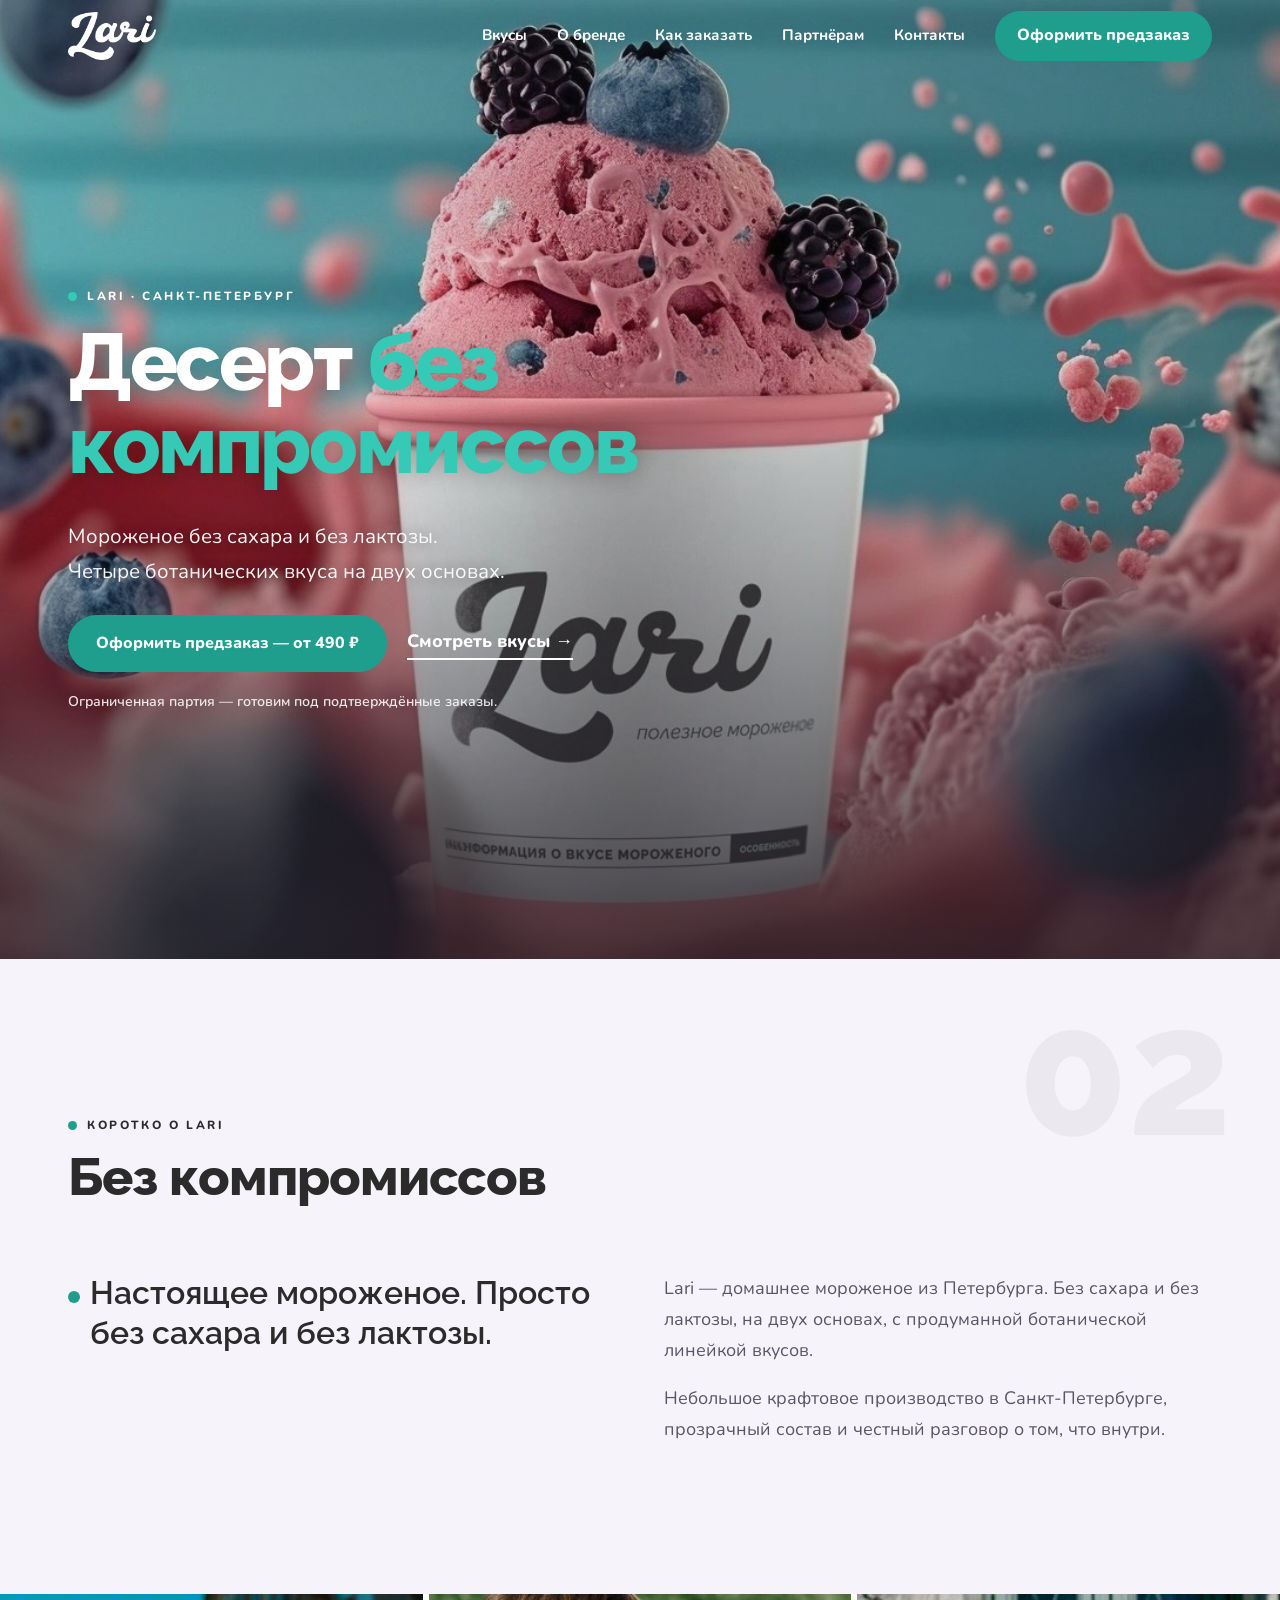
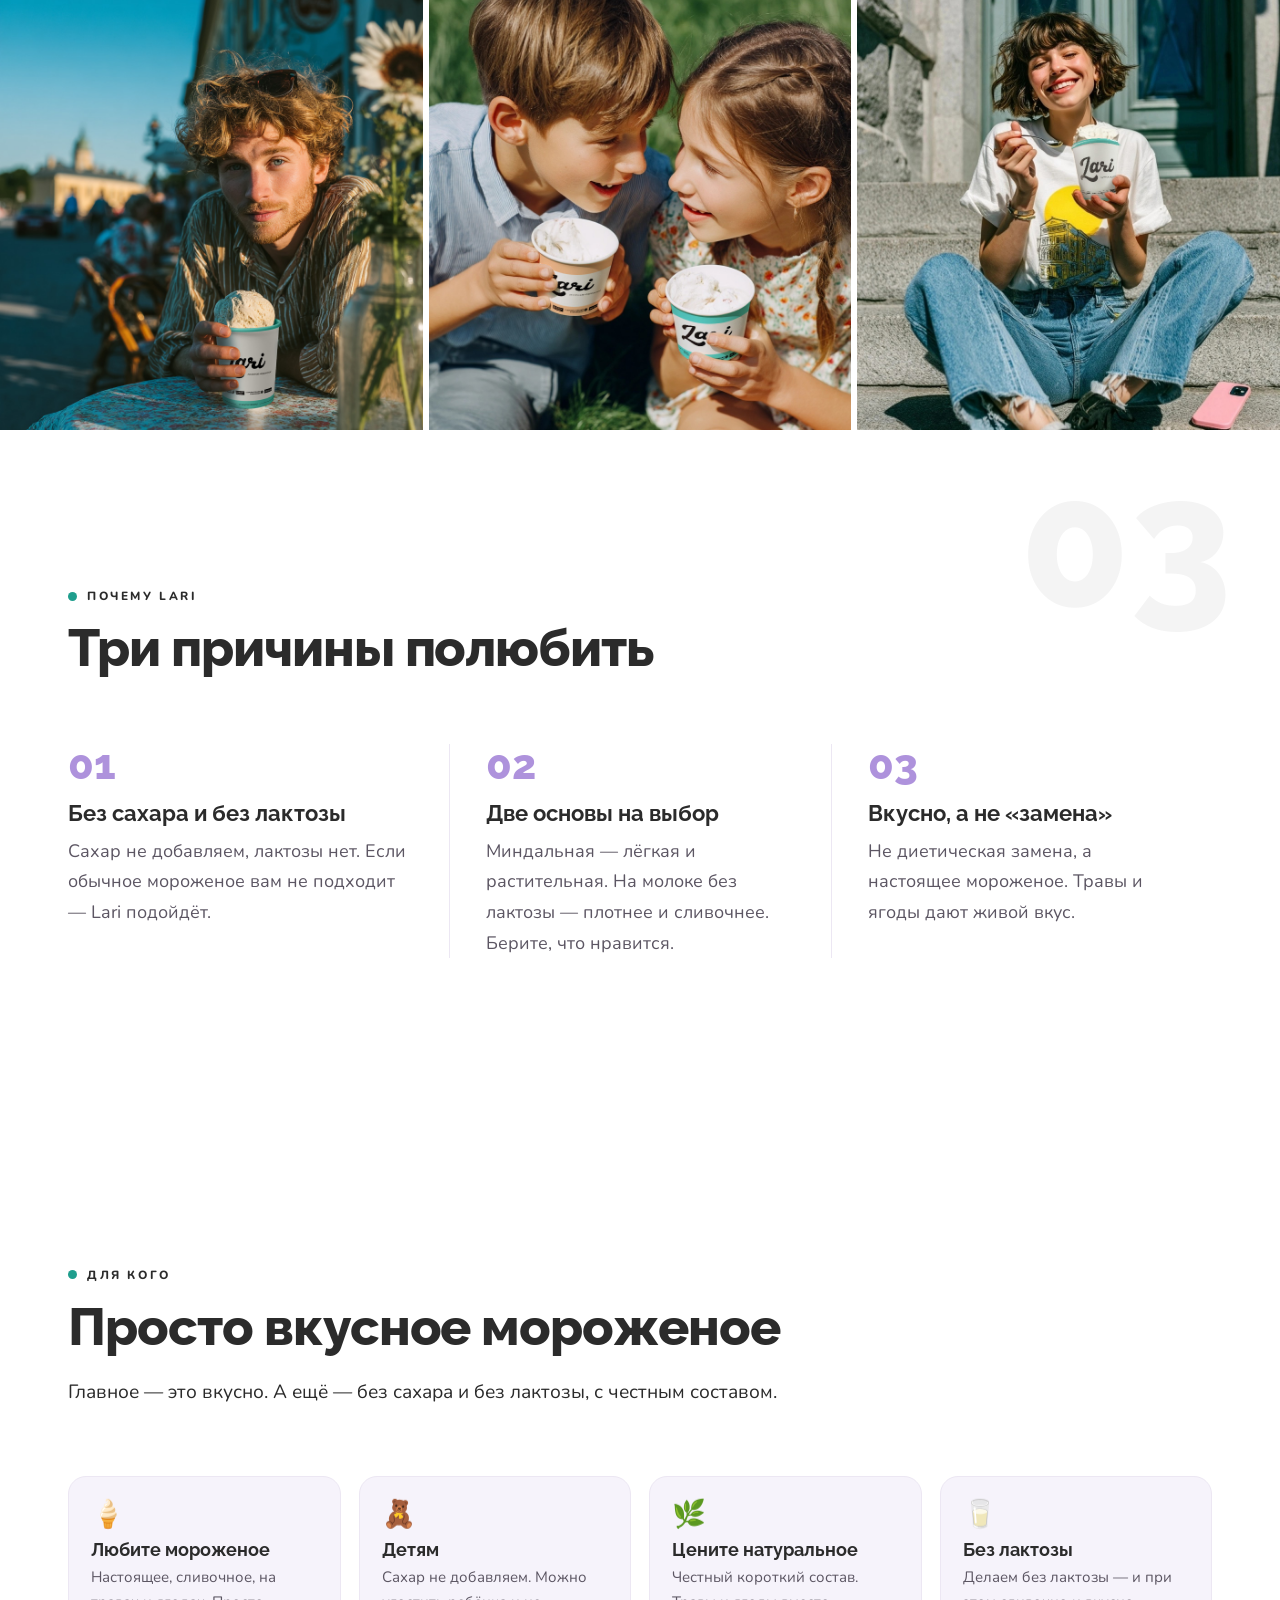
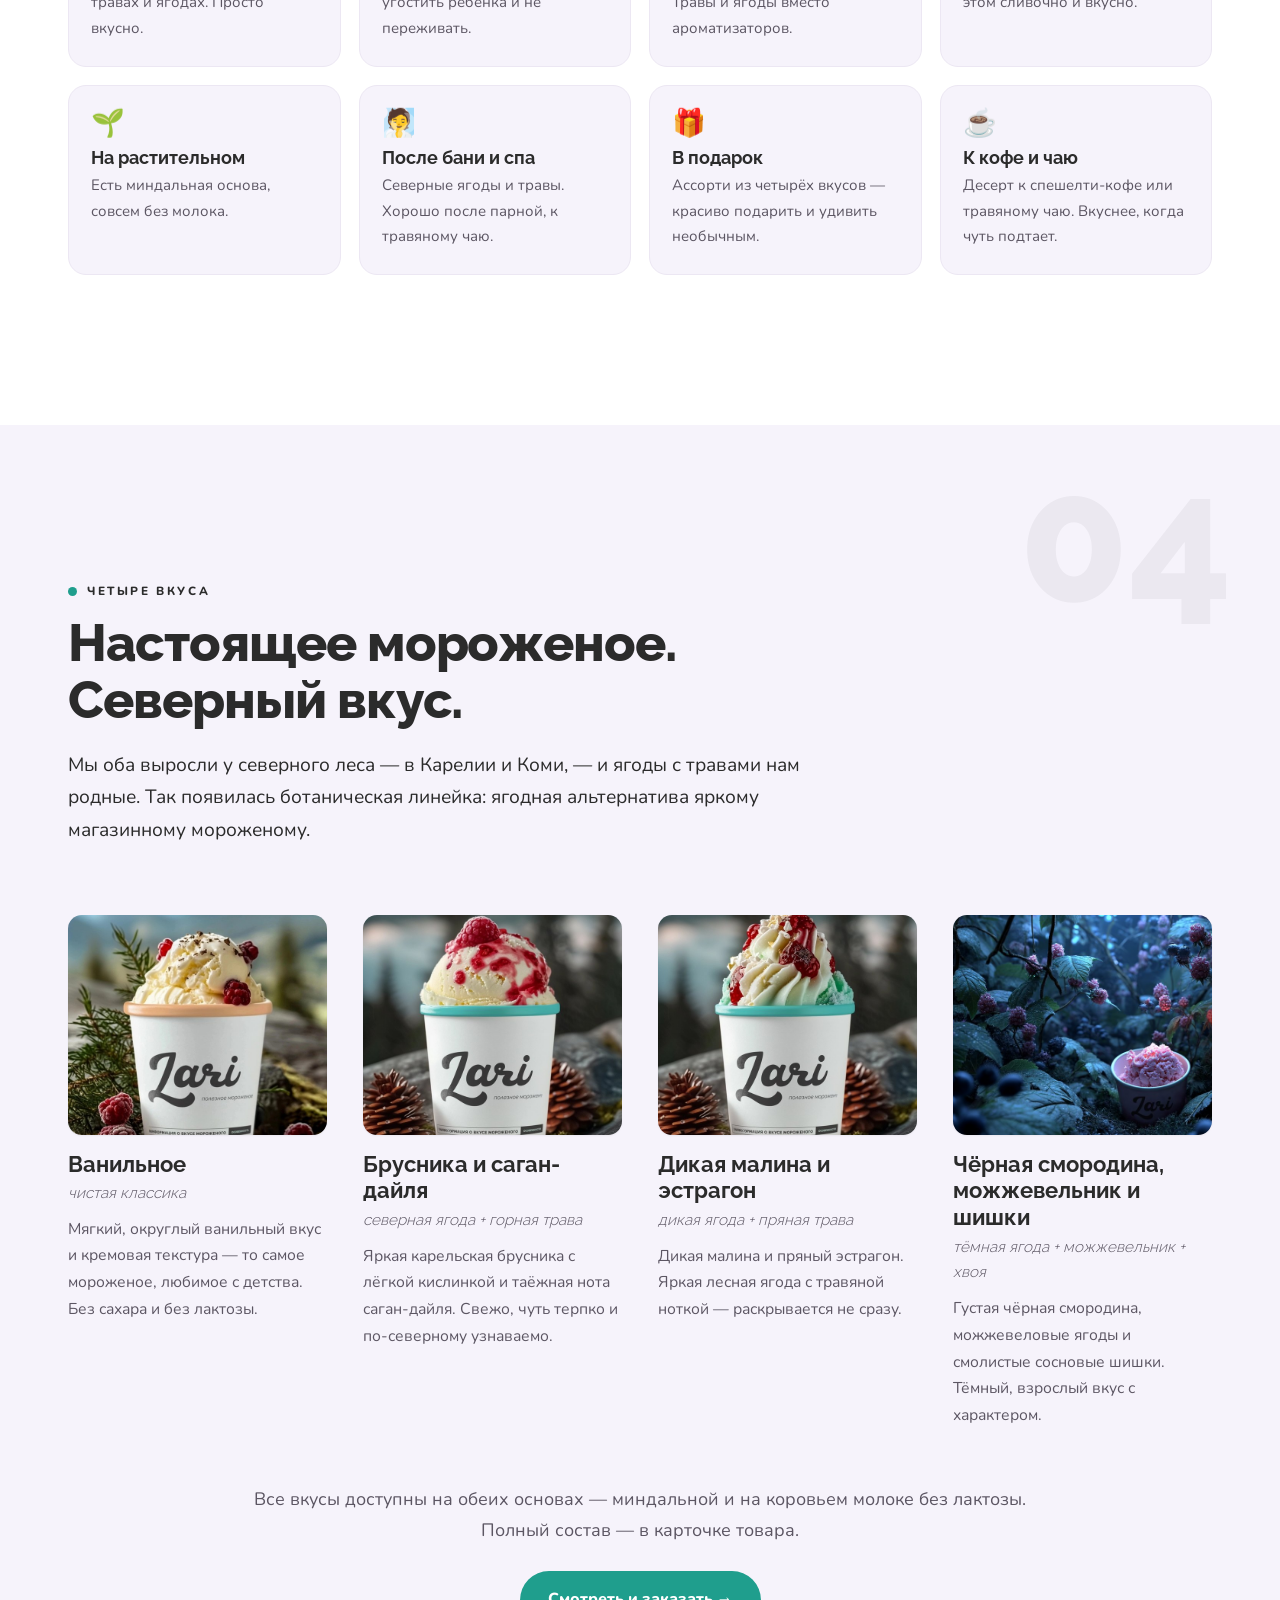
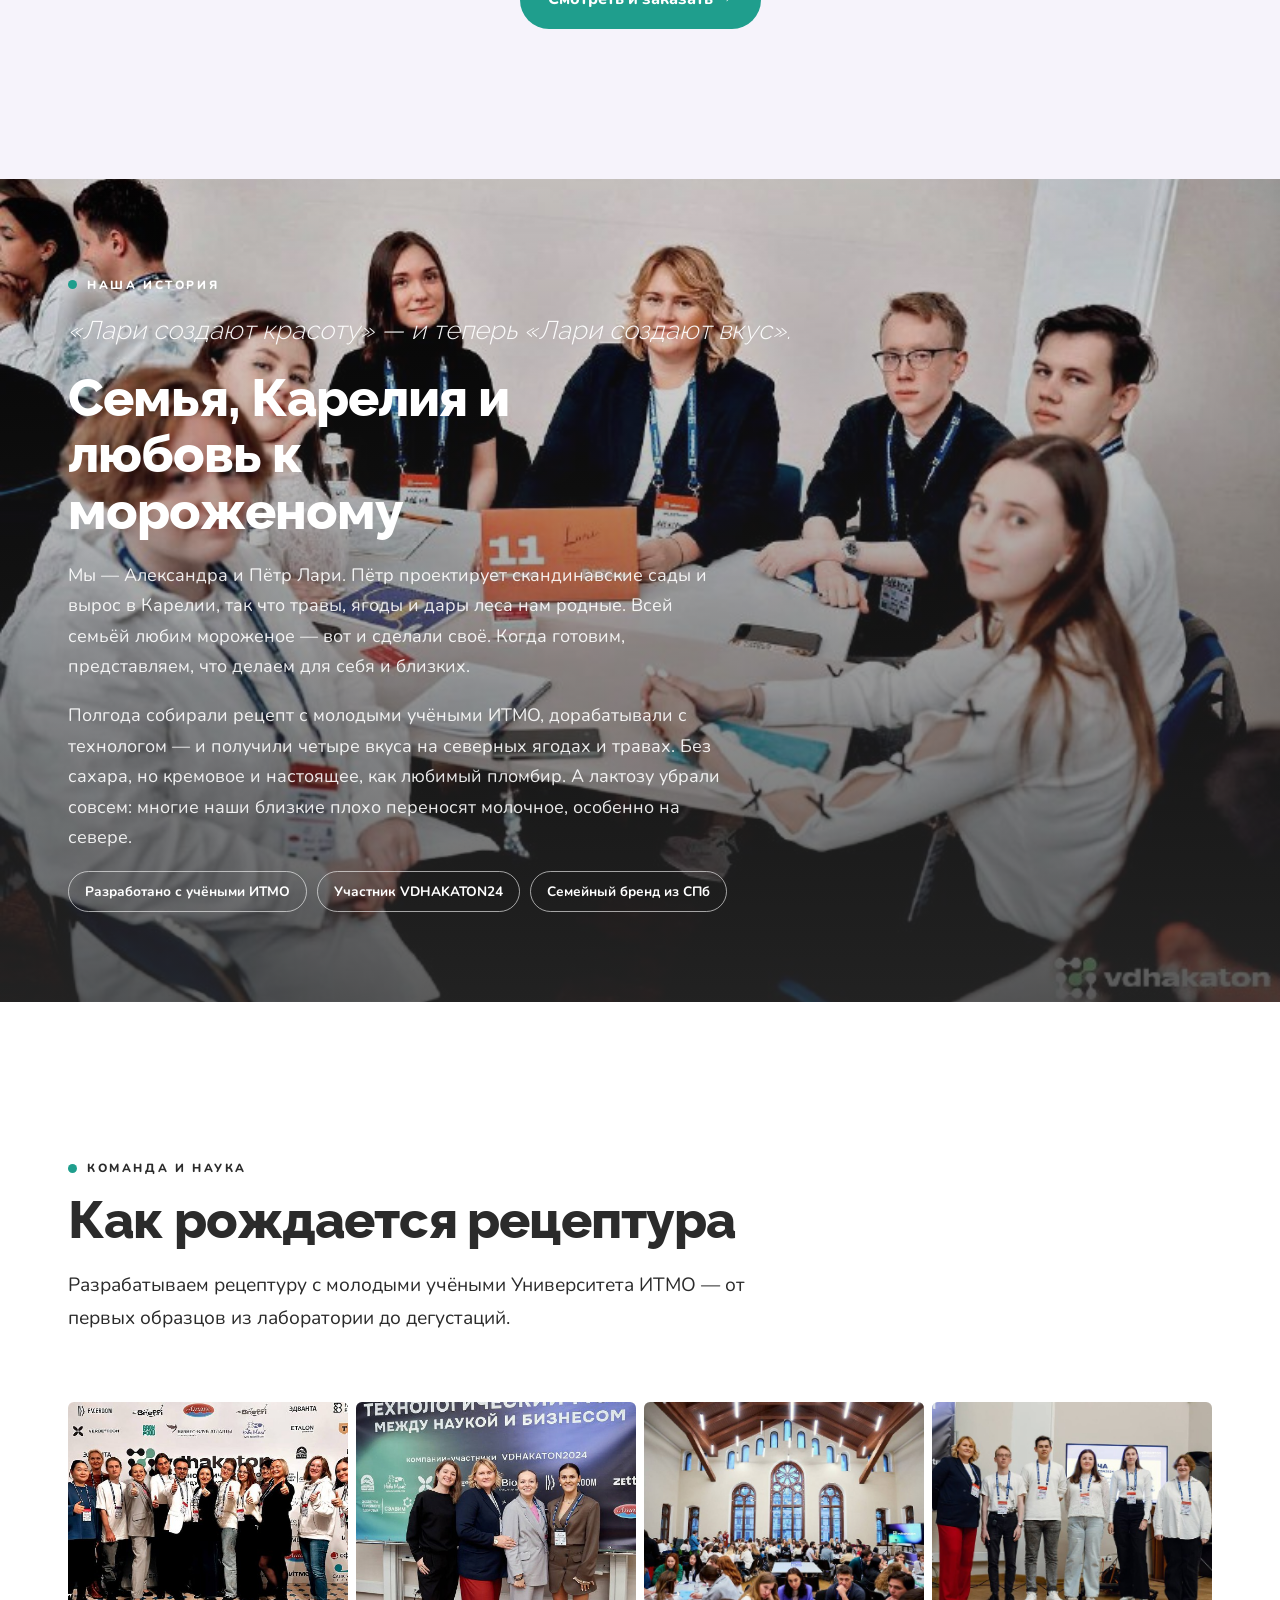
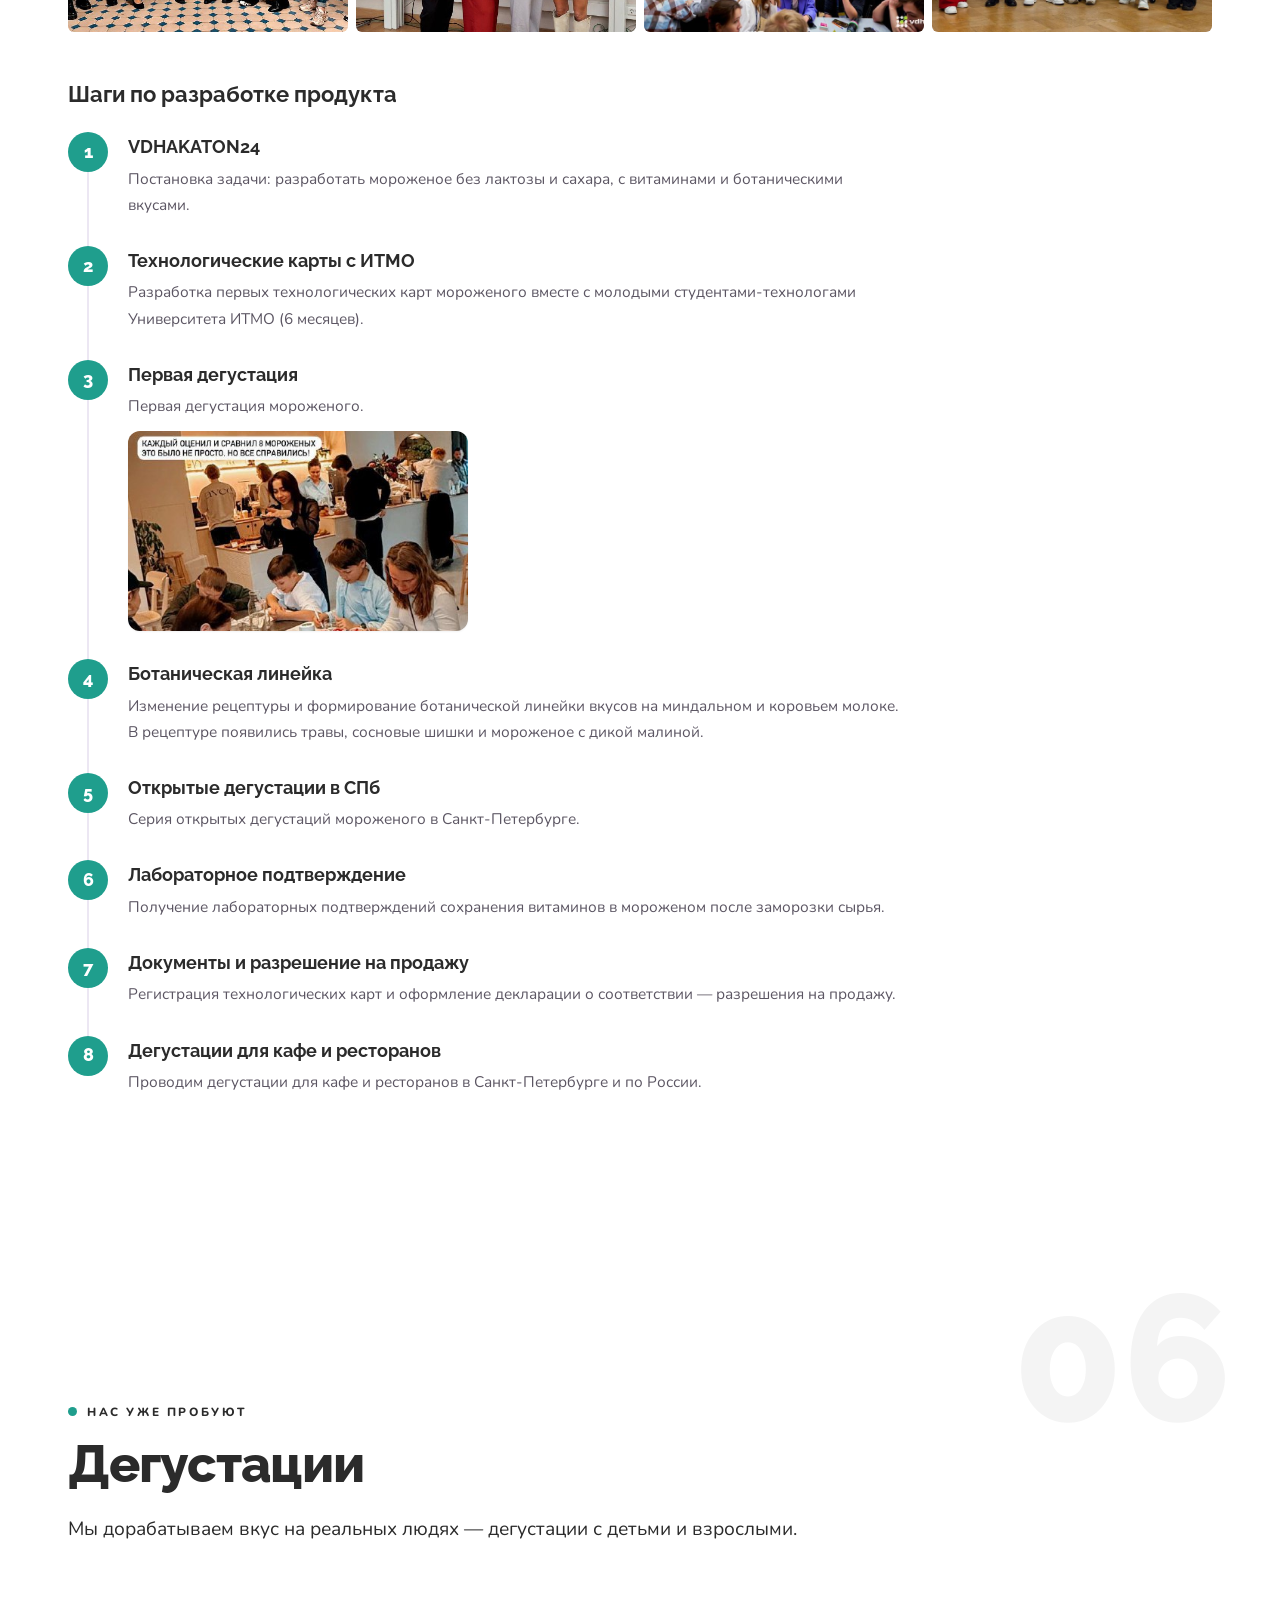
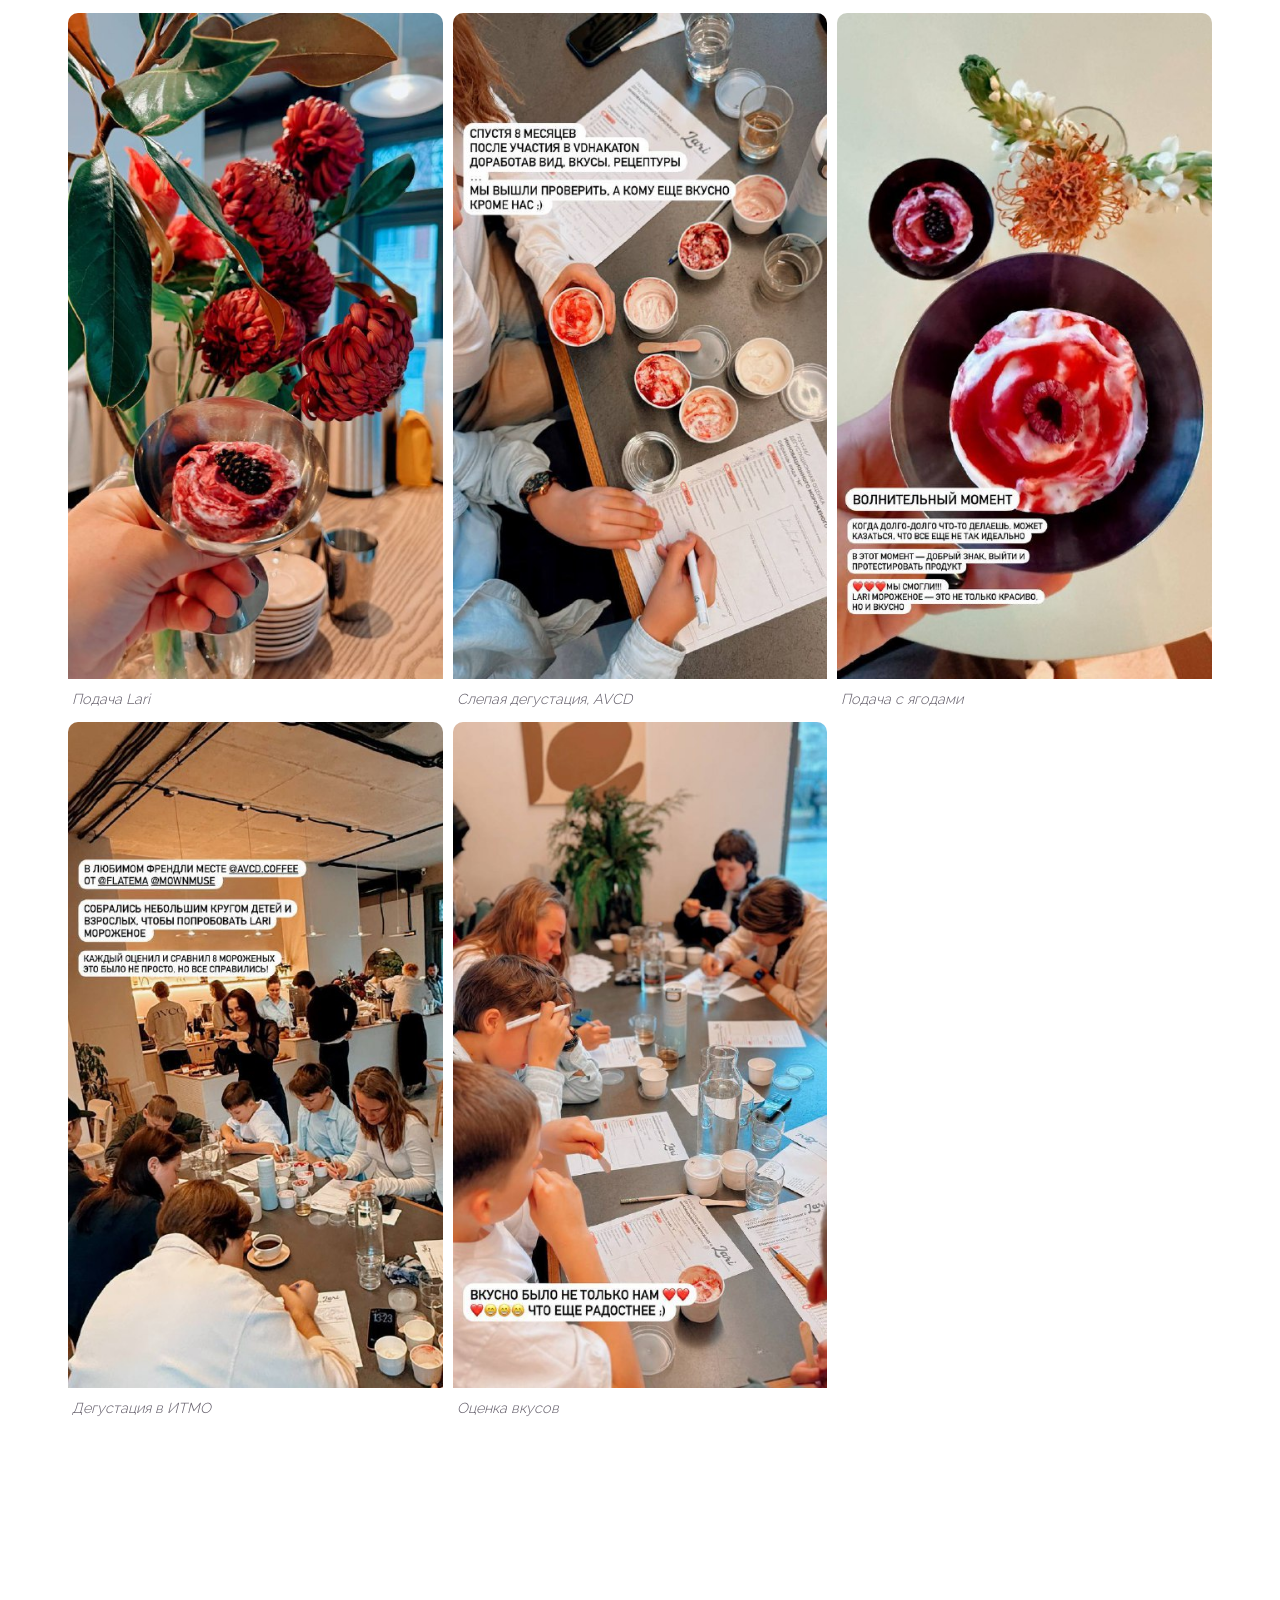
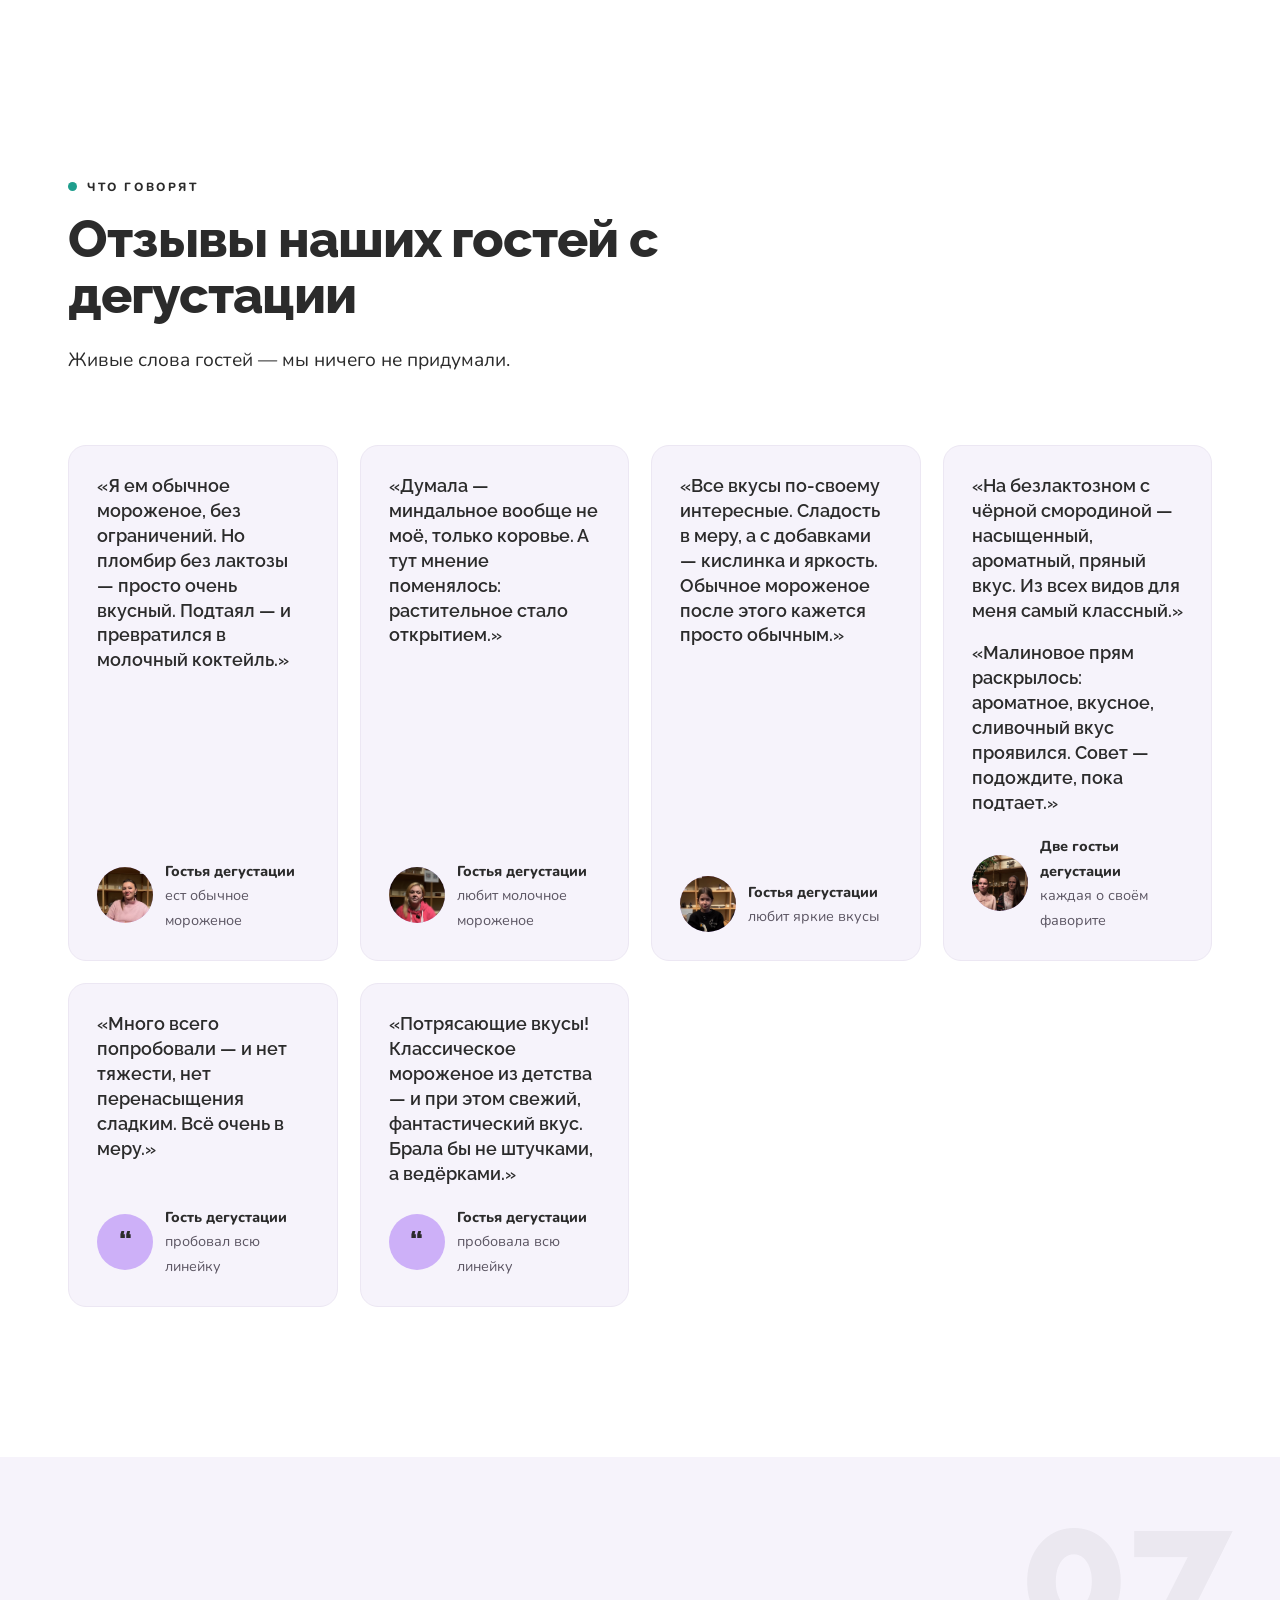
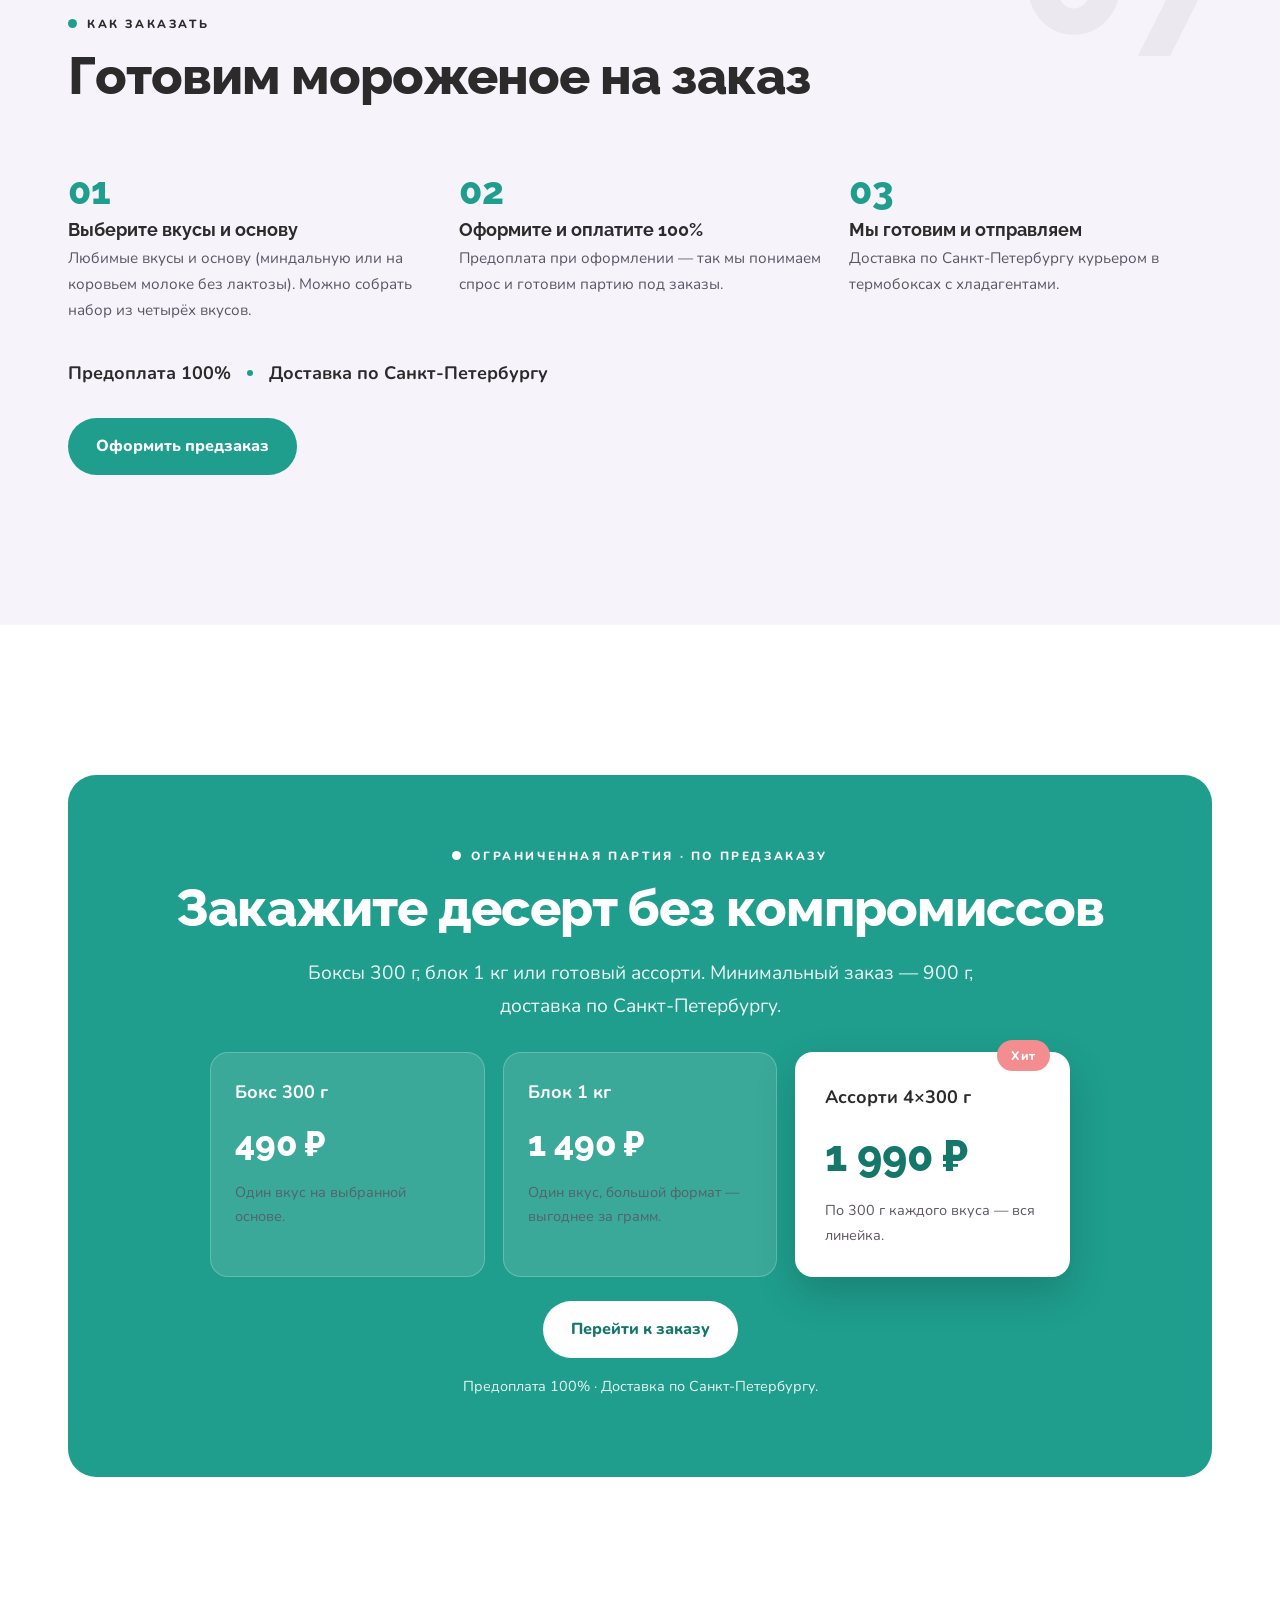
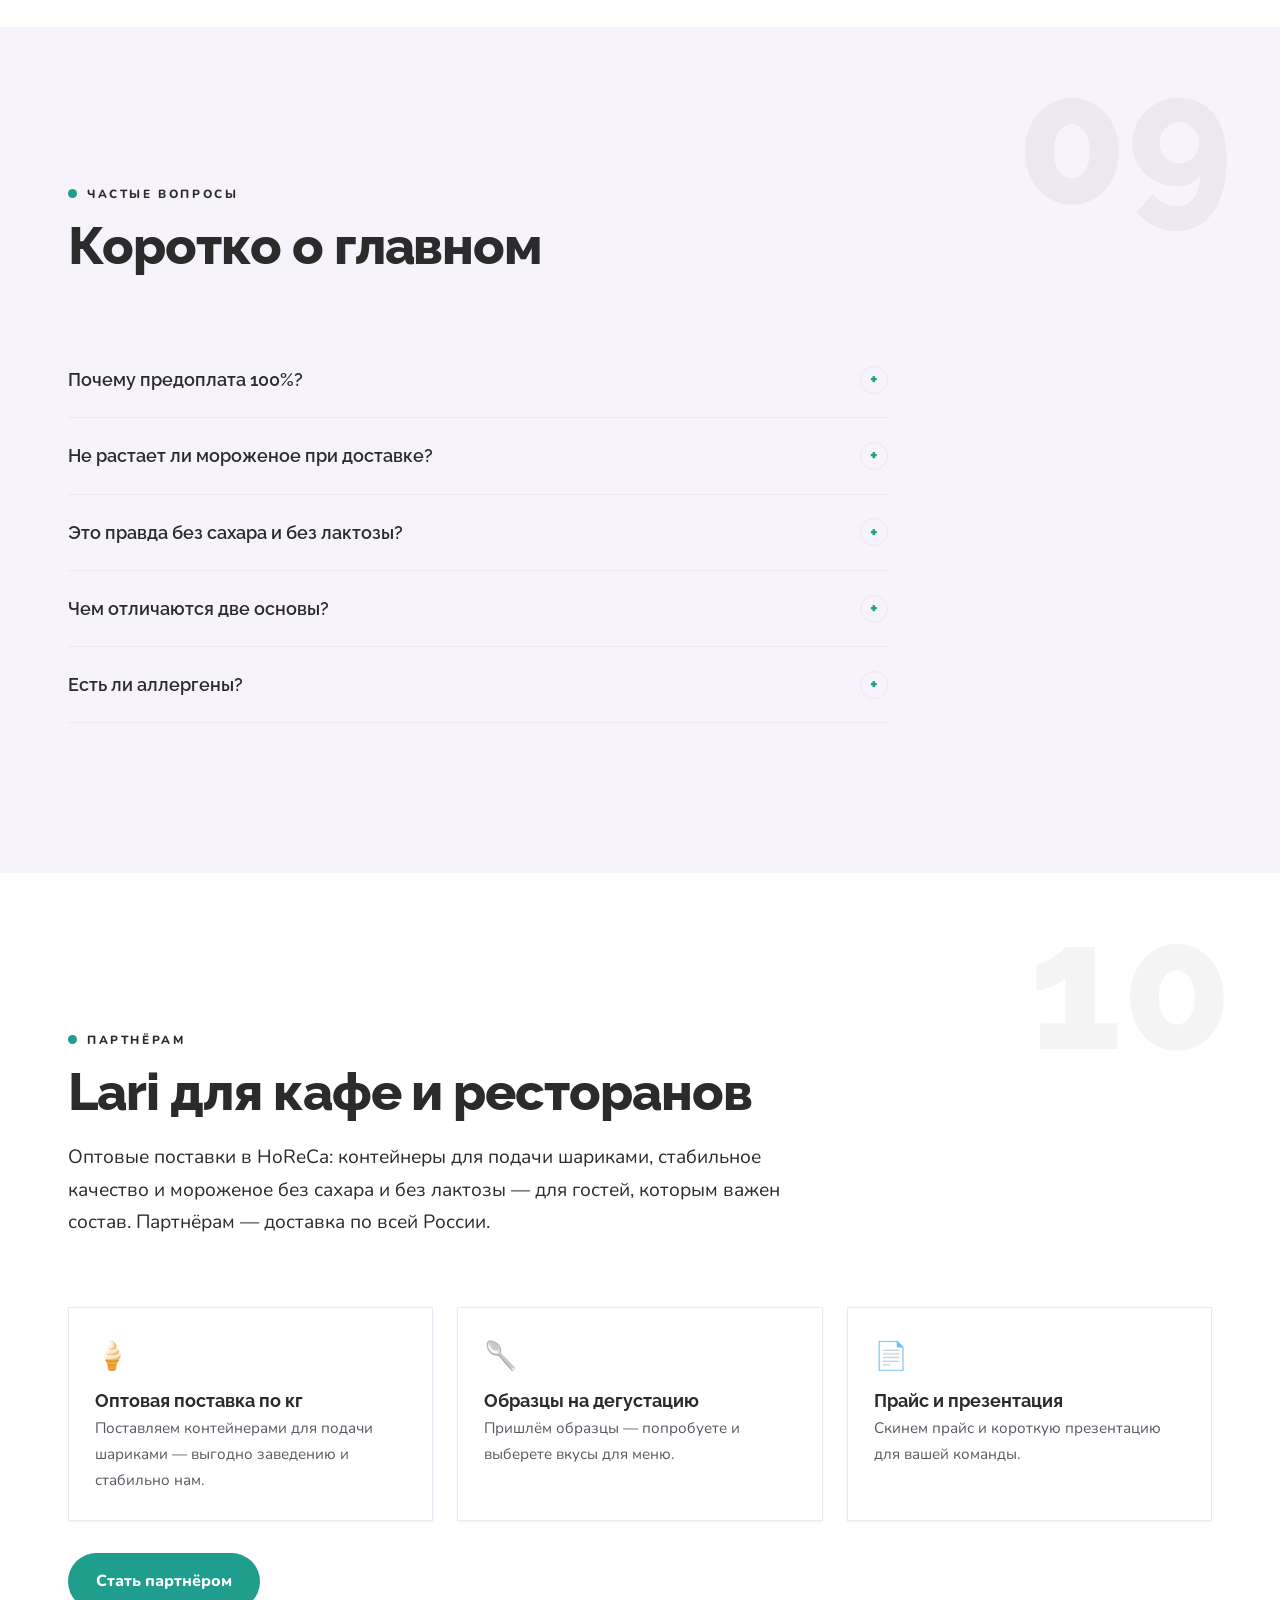
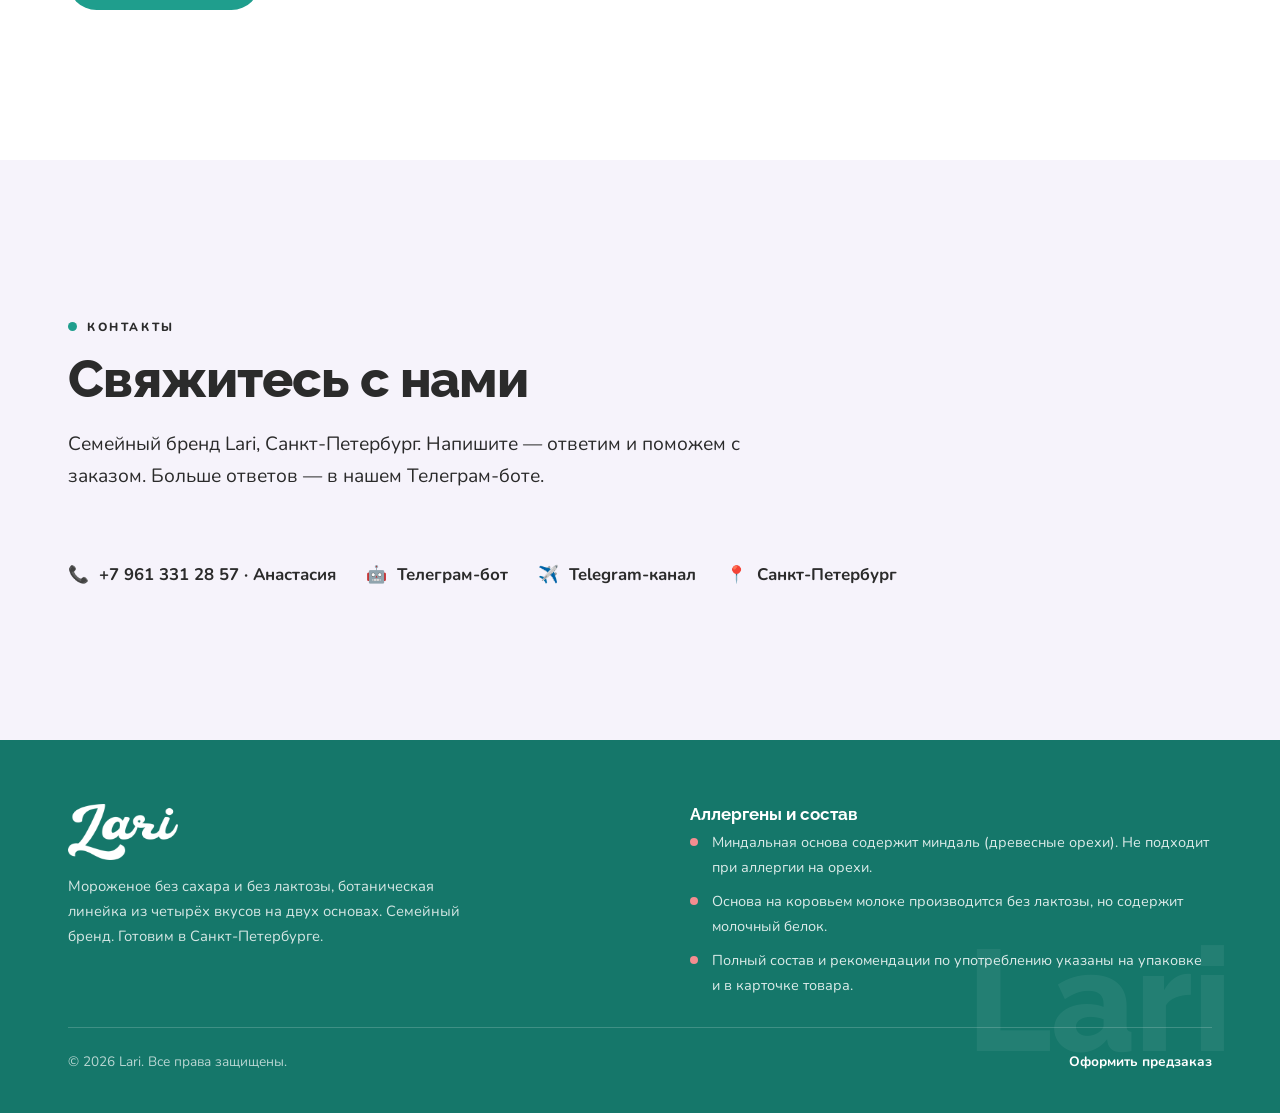
==== index.html @ 6c49d19b "Герой: вернул оригинальный заголовок «Десерт без компромиссов» + подзаголовок про 4 вкуса Co-Authore" ====
<!DOCTYPE html>
<html lang="ru">
<head>
  <meta charset="UTF-8" />
  <meta name="viewport" content="width=device-width, initial-scale=1.0" />
  <title>Lari — домашнее мороженое без сахара и без лактозы</title>
  <meta name="description" content="Lari — домашнее мороженое без сахара и без лактозы на двух основах. Ботаническая линейка из четырёх вкусов. Готовим в Санкт-Петербурге, доставка по городу в термобоксах. Предзаказ." />
  <meta name="theme-color" content="#1f9e8d" />
  <meta property="og:type" content="website" />
  <meta property="og:locale" content="ru_RU" />
  <meta property="og:site_name" content="Lari" />
  <meta property="og:title" content="Lari — домашнее мороженое без сахара и без лактозы" />
  <meta property="og:description" content="Ботаническая линейка из четырёх вкусов на двух основах. Десерт без компромиссов. Готовим в Санкт-Петербурге." />
  <meta property="twitter:card" content="summary_large_image" />
  <meta property="twitter:title" content="Lari — домашнее мороженое без сахара и без лактозы" />
  <meta property="twitter:description" content="Ботаническая линейка из четырёх вкусов на двух основах. Десерт без компромиссов. Готовим в Санкт-Петербурге." />
  <meta property="twitter:image" content="https://lari-icecream.ru/assets/og-image.jpg" />

  <meta property="og:url" content="https://lari-icecream.ru/" />
  <meta property="og:image" content="https://lari-icecream.ru/assets/og-image.jpg" />
  <meta property="og:image:width" content="1200" />
  <meta property="og:image:height" content="630" />
  <meta property="og:image:alt" content="Мороженое Lari — без сахара и без лактозы" />

  <link rel="canonical" href="https://lari-icecream.ru/" />
  <link rel="icon" href="favicon.ico" sizes="any" />
  <link rel="icon" type="image/png" sizes="32x32" href="favicon-32.png" />
  <link rel="apple-touch-icon" href="apple-touch-icon.png" />

  <script type="application/ld+json">
  {
    "@context": "https://schema.org",
    "@graph": [
      {
        "@type": "Organization",
        "@id": "https://lari-icecream.ru/#org",
        "name": "Lari",
        "url": "https://lari-icecream.ru/",
        "logo": "https://lari-icecream.ru/assets/lari-logo-dark.png",
        "image": "https://lari-icecream.ru/assets/og-image.jpg",
        "description": "Мороженое без сахара и без лактозы на двух основах (миндальной и на коровьем молоке без лактозы). Ботаническая линейка из четырёх вкусов. Санкт-Петербург.",
        "address": {
          "@type": "PostalAddress",
          "addressLocality": "Санкт-Петербург",
          "addressCountry": "RU"
        },
        "sameAs": [
          "https://t.me/larifamily_icecream"
        ]
      },
      {
        "@type": "WebSite",
        "@id": "https://lari-icecream.ru/#website",
        "url": "https://lari-icecream.ru/",
        "name": "Lari",
        "inLanguage": "ru-RU",
        "publisher": { "@id": "https://lari-icecream.ru/#org" }
      }
    ]
  }
  </script>

  <style>
    @font-face { font-family:'Raleway'; src:url('fonts/Raleway.ttf') format('truetype'); font-weight:100 900; font-display:swap; }
    @font-face { font-family:'Nunito'; src:url('fonts/Nunito.ttf') format('truetype'); font-weight:200 900; font-display:swap; }

    :root{
      --white:#ffffff; --snow:#f6f3fb;
      --graphite:#2b2b2b; --graphite-soft:#5c5663;
      --mint:#1f9e8d; --mint-light:#36c9b6; --mint-deep:#15776a;
      --lilac:#ae92dc; --lilac-soft:#cdb0f8;
      --coral:#f48d90; --coral-deep:#e0686d;
      --hairline:#ece7f3;
      --maxw:1240px;
      --font:'Nunito',-apple-system,BlinkMacSystemFont,"Segoe UI",Roboto,Arial,sans-serif;
      --head:'Raleway','Nunito',-apple-system,"Segoe UI",Arial,sans-serif;
      --shadow-soft:0 1px 2px rgba(43,43,43,.06);
      --shadow-photo:0 20px 50px rgba(43,43,43,.10);
    }
    *{box-sizing:border-box;}
    html{scroll-behavior:smooth;}
    body{margin:0;font-family:var(--font);color:var(--graphite);background:var(--white);
      font-size:18px;line-height:1.7;-webkit-font-smoothing:antialiased;text-rendering:optimizeLegibility;}
    img{max-width:100%;display:block;}
    a{color:inherit;}
    .wrap{width:100%;max-width:var(--maxw);margin:0 auto;padding:0 48px;}
    h1,h2,h3{font-family:var(--head);color:var(--graphite);margin:0 0 .4em;}
    h1{font-size:clamp(2.6rem,7vw,5rem);font-weight:800;line-height:1.04;letter-spacing:-.03em;}
    h2{font-size:clamp(2rem,4.5vw,3.25rem);font-weight:800;line-height:1.08;letter-spacing:-.02em;}
    h3{font-size:1.4rem;font-weight:700;line-height:1.2;}
    p{margin:0 0 1em;color:var(--graphite-soft);}
    .lead{font-size:1.2rem;color:var(--graphite);max-width:62ch;}

    /* Eyebrow + berry dot */
    .eyebrow{display:inline-flex;align-items:center;font-family:var(--font);font-size:.74rem;font-weight:800;
      letter-spacing:.22em;text-transform:uppercase;color:var(--graphite);margin-bottom:14px;}
    .dot{display:inline-block;width:9px;height:9px;border-radius:50%;background:var(--mint);margin-right:10px;flex:0 0 auto;}
    .dot--coral{background:var(--coral);} .dot--lilac{background:var(--lilac);} .dot--dlilac{background:#8a6fc3;}
    .dot--mint{background:var(--mint);}

    /* Buttons */
    .btn{display:inline-flex;align-items:center;justify-content:center;gap:8px;font-family:var(--font);
      font-size:1rem;font-weight:800;border:none;border-radius:999px;padding:15px 28px;cursor:pointer;
      text-decoration:none;transition:transform .15s ease,background .15s ease;}
    .btn-primary{background:var(--mint);color:var(--white);}
    .btn-primary:hover{background:var(--mint-deep);transform:translateY(-2px);}
    .btn-white{background:var(--white);color:var(--mint-deep);}
    .btn-white:hover{transform:translateY(-2px);}
    .link-arrow{font-weight:800;color:var(--mint-deep);text-decoration:none;border-bottom:2px solid var(--mint);padding-bottom:2px;}
    .link-arrow:hover{color:var(--mint);}
    a:focus-visible,button:focus-visible,summary:focus-visible{outline:2px solid var(--coral);outline-offset:3px;border-radius:6px;}

    /* Sections */
    section{position:relative;padding:clamp(72px,12vw,150px) 0;}
    .snow{background:var(--snow);}
    .wm{position:absolute;font-family:var(--head);font-weight:800;font-size:clamp(80px,14vw,190px);
      line-height:1;color:rgba(43,43,43,.05);top:24px;right:48px;z-index:0;pointer-events:none;user-select:none;}
    .wrap > *{position:relative;z-index:1;}
    .section-head{max-width:760px;margin-bottom:clamp(40px,6vw,68px);}
    .section-head .lead{margin-bottom:0;}

    /* Header */
    .site-header{position:fixed;top:0;left:0;right:0;z-index:100;transition:background .2s ease,box-shadow .2s ease,height .2s ease;}
    .site-header.scrolled{background:var(--white);border-bottom:1px solid var(--hairline);}
    .header-inner{display:flex;align-items:center;justify-content:space-between;height:72px;}
    .logo-img{height:48px;width:auto;display:block;}
    .logo-light{display:none;}
    @media (min-width:901px){
      .site-header:not(.scrolled) .logo-dark{display:none;}
      .site-header:not(.scrolled) .logo-light{display:block;}
      .site-header:not(.scrolled) .nav a.navlink{color:#fff;}
    }
    .nav{display:flex;align-items:center;gap:30px;}
    .nav a.navlink{text-decoration:none;font-weight:700;font-size:.95rem;color:var(--graphite);transition:color .15s;}
    .nav a.navlink:hover{color:var(--mint);}
    .menu-toggle{display:none;background:none;border:1.5px solid var(--hairline);border-radius:10px;width:44px;height:44px;font-size:1.3rem;cursor:pointer;color:var(--mint-deep);}

    /* Hero — full-bleed image + overlay */
    .hero{position:relative;min-height:100vh;display:flex;align-items:flex-end;overflow:hidden;}
    .hero-bg{position:absolute;inset:0;width:100%;height:100%;object-fit:cover;z-index:0;}
    .hero-overlay{position:absolute;inset:0;z-index:1;background:linear-gradient(180deg,rgba(33,30,38,.22) 0%,rgba(33,30,38,.06) 42%,rgba(33,30,38,.80) 100%);}
    .hero-content{position:relative;z-index:2;color:#fff;width:100%;padding-top:130px;padding-bottom:clamp(54px,9vh,120px);}
    .hero-content .eyebrow{color:#fff;}
    .hero-content .eyebrow .dot{background:var(--mint-light);}
    .hero-content h1{color:#fff;max-width:18ch;text-shadow:0 2px 24px rgba(0,0,0,.30);}
    .hero-content h1 .mint{color:var(--mint-light);}
    .hero-sub{color:rgba(255,255,255,.95);font-size:clamp(1.05rem,1.6vw,1.3rem);max-width:48ch;text-shadow:0 1px 14px rgba(0,0,0,.35);}
    .hero-cta{display:flex;flex-wrap:wrap;align-items:center;gap:20px;margin-top:26px;}
    .hero-cta .link-arrow{color:#fff;border-bottom-color:#fff;}
    .hero-cta .link-arrow:hover{color:var(--mint-light);border-bottom-color:var(--mint-light);}
    .scarce{color:#fff;opacity:.88;font-weight:600;font-size:.88rem;margin-top:18px;}

    /* Essence */
    .pullquote{font-family:var(--head);font-weight:600;font-size:clamp(1.4rem,2.6vw,2rem);color:var(--graphite);line-height:1.25;display:flex;align-items:flex-start;}
    .pullquote .dot{margin-top:.55em;width:12px;height:12px;}
    .essence-grid{display:grid;grid-template-columns:1fr 1fr;gap:48px;align-items:start;}
    .essence-grid .col p:last-child{margin-bottom:0;}

    /* Values */
    .values-grid{display:grid;grid-template-columns:repeat(3,1fr);gap:0;}
    .value{padding:0 36px;border-left:1px solid var(--hairline);}
    .value:first-child{padding-left:0;border-left:none;}
    .value .num{font-family:var(--head);font-weight:800;font-size:2.6rem;color:var(--lilac);line-height:1;margin-bottom:14px;}
    .value p:last-child{margin-bottom:0;}

    /* Flavors */
    .flavors-grid{display:grid;grid-template-columns:repeat(4,1fr);gap:36px;}
    /* Баночка вкуса (улучшенный CSS-рендер, product-grid как у frambini) */
    .jar{width:154px;margin:0 auto 22px;display:flex;flex-direction:column;align-items:center;position:relative;}
    .jar::after{content:"";position:absolute;left:16%;right:16%;bottom:-9px;height:13px;border-radius:50%;background:rgba(43,43,43,.16);filter:blur(7px);z-index:0;}
    .jar-scoop{position:relative;width:90px;height:62px;border-radius:50% 50% 44% 44%/64% 64% 40% 40%;background:var(--scoop);
      box-shadow:inset -10px -12px 20px rgba(0,0,0,.13),inset 8px 8px 13px rgba(255,255,255,.32),0 3px 8px rgba(43,43,43,.10);margin-bottom:-11px;z-index:1;}
    .jar-scoop::before{content:"";position:absolute;top:11px;left:19px;width:20px;height:11px;border-radius:50%;background:rgba(255,255,255,.55);filter:blur(1px);}
    .jar-lid{width:130px;height:19px;border-radius:12px;background:linear-gradient(180deg,var(--mint-light),var(--mint));
      box-shadow:0 3px 8px rgba(43,43,43,.18),inset 0 -3px 5px rgba(0,0,0,.14),inset 0 2px 3px rgba(255,255,255,.4);z-index:2;}
    .jar-cup{width:120px;height:94px;margin-top:-1px;border:1px solid var(--hairline);border-top:none;
      background:linear-gradient(90deg,#ece9f2 0%,#ffffff 22%,#ffffff 76%,#e8e5ef 100%);
      clip-path:polygon(6% 0,94% 0,99% 100%,1% 100%);display:flex;flex-direction:column;align-items:center;justify-content:center;gap:8px;z-index:1;
      box-shadow:0 14px 26px rgba(43,43,43,.08);}
    .jar-name{font-family:var(--head);font-style:italic;font-weight:800;font-size:1.2rem;color:var(--graphite);line-height:1;}
    .jar-bar{width:48px;height:5px;border-radius:3px;background:var(--c);}
    .jar--vanilla{--scoop:linear-gradient(160deg,#fff6dd,#efd9a8);--c:var(--mint);}
    .jar--cowberry{--scoop:linear-gradient(160deg,#f0b3ac,#a83242);--c:var(--coral);}
    .jar--raspberry{--scoop:linear-gradient(160deg,#f0bcd6,#b03a6e);--c:var(--lilac);}
    .jar--currant{--scoop:linear-gradient(160deg,#9a7fb0,#3a2748);--c:#8a6fc3;}
    .flavor-img{width:100%;height:220px;object-fit:cover;border-radius:14px;margin-bottom:16px;box-shadow:var(--shadow-soft);}
    .flavor h3{margin-bottom:.15em;}
    .flavor .plant{font-family:var(--head);font-style:italic;font-weight:300;color:var(--graphite-soft);font-size:.95rem;margin-bottom:.6em;}
    .flavor p{font-size:.98rem;}
    .comp{margin-top:10px;border-top:1px solid var(--hairline);padding-top:10px;}
    .comp summary{cursor:pointer;font-weight:800;font-size:.85rem;color:var(--mint-deep);list-style:none;}
    .comp summary::-webkit-details-marker{display:none;}
    .comp summary::before{content:"＋ ";color:var(--mint);}
    .comp[open] summary::before{content:"－ ";}
    .comp p{font-size:.84rem;margin:8px 0 0;}
    .bases{max-width:820px;margin:40px auto 0;}
    .bases > p{text-align:center;color:var(--graphite-soft);margin-bottom:16px;}
    .acc{border-top:1px solid var(--hairline);}
    .acc:last-child{border-bottom:1px solid var(--hairline);}
    .acc summary{cursor:pointer;list-style:none;padding:16px 4px;font-weight:700;}
    .acc summary::-webkit-details-marker{display:none;}
    .acc summary::before{content:"＋ ";color:var(--mint);}
    .acc[open] summary::before{content:"－ ";}
    .acc .acc-body{padding:0 4px 18px;font-size:.92rem;color:var(--graphite-soft);}

    /* Story full-bleed */
    .story{padding:0;}
    .story-band{position:relative;min-height:62vh;display:flex;align-items:flex-end;
      background-image:linear-gradient(180deg,rgba(43,43,43,.05),rgba(43,43,43,.78)),url('assets/photos/team-table.jpg');
      background-size:cover;background-position:center;}
    .story-inner{padding:clamp(40px,7vw,90px) 48px;max-width:var(--maxw);margin:0 auto;width:100%;color:var(--white);}
    .story-inner h2{color:var(--white);max-width:18ch;}
    .story-inner .motto{font-family:var(--head);font-style:italic;font-weight:300;font-size:clamp(1.2rem,2.2vw,1.6rem);color:#fff;opacity:.95;margin-bottom:18px;}
    .story-chips{display:flex;flex-wrap:wrap;gap:10px;margin-top:8px;}
    .chip{border:1.5px solid rgba(255,255,255,.6);border-radius:999px;padding:8px 16px;font-weight:700;font-size:.85rem;color:#fff;}

    /* Tastings */
    .gallery{display:grid;grid-template-columns:repeat(4,1fr);grid-auto-rows:230px;gap:8px;margin-bottom:50px;}
    .gallery figure{position:relative;margin:0;overflow:hidden;border-radius:6px;height:100%;}
    .gallery figure.big{grid-column:span 2;grid-row:span 2;}
    /* Lifestyle people band */
    .life{padding:0;}
    .life-grid{display:grid;grid-template-columns:repeat(3,1fr);gap:6px;}
    .life-grid img{width:100%;height:clamp(260px,34vw,440px);object-fit:cover;}
    .gallery img{width:100%;height:100%;object-fit:cover;transition:transform .4s ease,filter .3s ease;min-height:200px;}
    .gallery figure:hover img{transform:scale(1.04);filter:brightness(.82);}
    .gallery figcaption{position:absolute;left:14px;bottom:12px;color:#fff;font-family:var(--head);font-style:italic;font-weight:300;font-size:.95rem;opacity:0;transition:opacity .3s ease;text-shadow:0 1px 4px rgba(0,0,0,.5);}
    .gallery figure:hover figcaption{opacity:1;}
    /* Дегустации: показываем фото целиком, без обрезки лиц; подписи всегда видны */
    #tastings .gallery{display:block;column-count:3;column-gap:10px;}
    #tastings .gallery figure{break-inside:avoid;height:auto;margin:0 0 10px;border-radius:10px;}
    #tastings .gallery figure.big{grid-column:auto;grid-row:auto;}
    #tastings .gallery img{height:auto;min-height:0;object-fit:contain;}
    #tastings .gallery figcaption{position:static;opacity:1;color:var(--graphite-soft);text-shadow:none;padding:8px 4px 0;font-size:.9rem;}
    @media (max-width:900px){#tastings .gallery{column-count:2;}}
    @media (max-width:560px){#tastings .gallery{column-count:1;}}
    .timeline{display:flex;flex-wrap:wrap;gap:20px;align-items:flex-start;border-top:2px solid var(--mint);padding-top:24px;}
    .tl-node{flex:1 1 140px;position:relative;}
    .tl-node::before{content:"";position:absolute;top:-31px;left:0;width:12px;height:12px;border-radius:50%;background:var(--mint);}
    .tl-node span{display:block;font-family:var(--head);font-weight:800;font-size:.8rem;text-transform:uppercase;letter-spacing:.06em;color:var(--graphite);}
    .dev-title{font-family:var(--head);font-size:1.35rem;margin:8px 0 24px;}
    .devsteps{list-style:none;margin:0;padding:0;max-width:840px;}
    .devsteps li{position:relative;padding:0 0 28px 60px;}
    .devsteps li:last-child{padding-bottom:0;}
    .ds-num{position:absolute;left:0;top:0;width:40px;height:40px;border-radius:50%;background:var(--mint);color:#fff;font-family:var(--head);font-weight:800;display:flex;align-items:center;justify-content:center;z-index:1;}
    .devsteps li:not(:last-child)::before{content:"";position:absolute;left:19px;top:40px;bottom:0;width:2px;background:var(--hairline);}
    .devsteps strong{font-family:var(--head);font-size:1.12rem;display:block;margin-bottom:3px;color:var(--graphite);}
    .devsteps p{margin:0;font-size:.96rem;color:var(--graphite-soft);}
    .ds-img{width:100%;max-width:340px;height:200px;object-fit:cover;border-radius:12px;margin-top:12px;box-shadow:var(--shadow-soft);}

    /* How */
    .steps{display:grid;grid-template-columns:repeat(3,1fr);gap:28px;}
    .step .num{font-family:var(--head);font-weight:800;font-size:2.4rem;color:var(--mint);line-height:1;}
    .step h3{font-size:1.15rem;margin:8px 0 .3em;}
    .step p{font-size:.95rem;margin:0;}
    .facts-row{display:flex;flex-wrap:wrap;gap:10px 16px;align-items:center;margin:34px 0 30px;font-weight:700;color:var(--graphite);}
    .facts-row .sep{width:6px;height:6px;border-radius:50%;background:var(--mint);display:inline-block;}

    /* Order */
    .order-panel{background:var(--mint);color:var(--white);border-radius:28px;padding:clamp(36px,5vw,64px);text-align:center;position:relative;overflow:hidden;}
    .order-panel h2{color:var(--white);}
    .order-panel .lead{color:rgba(255,255,255,.92);margin:0 auto;}
    .tariffs{display:grid;grid-template-columns:repeat(3,1fr);gap:18px;align-items:stretch;max-width:860px;margin:30px auto 24px;text-align:left;}
    .tariff{background:rgba(255,255,255,.12);border:1px solid rgba(255,255,255,.22);border-radius:18px;padding:24px;}
    .tariff.featured{background:var(--white);color:var(--graphite);border:none;padding:30px;position:relative;box-shadow:0 16px 40px rgba(0,0,0,.18);}
    .tariff .name{font-weight:700;margin-bottom:6px;}
    .tariff .amount{font-family:var(--head);font-weight:800;font-size:2.2rem;}
    .tariff.featured .amount{font-size:2.7rem;color:var(--mint-deep);}
    .tariff .old{text-decoration:line-through;opacity:.6;font-size:1.1rem;margin-left:8px;font-weight:700;}
    .tariff .sub{font-size:.9rem;opacity:.85;margin:6px 0 0;}
    .tariff.featured .sub{opacity:1;color:var(--graphite-soft);}
    .ribbon{position:absolute;top:-12px;right:20px;background:var(--coral);color:#fff;font-weight:800;font-size:.78rem;letter-spacing:.04em;padding:5px 14px;border-radius:999px;}
    .guarantee{font-size:.9rem;color:rgba(255,255,255,.9);margin-top:16px;}

    /* FAQ */
    .faq-list{max-width:820px;}
    .faq-item{border-bottom:1px solid var(--hairline);}
    .faq-item summary{cursor:pointer;list-style:none;display:flex;justify-content:space-between;gap:20px;align-items:center;
      padding:22px 0;font-family:var(--head);font-weight:600;font-size:1.15rem;color:var(--graphite);}
    .faq-item summary::-webkit-details-marker{display:none;}
    .faq-item .pm{flex:0 0 auto;width:28px;height:28px;border-radius:50%;border:1.5px solid var(--hairline);
      display:inline-flex;align-items:center;justify-content:center;font-weight:800;color:var(--mint);transition:transform .2s,border-color .2s,color .2s;}
    .faq-item[open] .pm{transform:rotate(45deg);border-color:var(--lilac);color:var(--lilac);}
    .faq-item .faq-body{padding:0 0 22px;font-size:1rem;max-width:64ch;}
    .faq-item .faq-body p{margin:0;}

    /* Partners + Contacts */
    .partner-grid{display:grid;grid-template-columns:repeat(3,1fr);gap:24px;margin:0 0 32px;}
    .partner-card{background:var(--white);border:1px solid var(--hairline);border-radius:var(--radius-md);padding:26px;box-shadow:var(--shadow-soft);}
    .partner-card .ic{font-size:1.7rem;}
    .partner-card h3{font-size:1.1rem;margin:10px 0 .3em;}
    .partner-card p{font-size:.95rem;margin:0;}
    .contacts-grid{display:flex;flex-wrap:wrap;gap:16px 30px;}
    .contact-item{display:inline-flex;align-items:center;gap:10px;font-weight:700;color:var(--graphite);text-decoration:none;font-size:1.05rem;}
    .contact-item:hover{color:var(--mint-deep);}

    /* Footer */
    .site-footer{background:var(--mint-deep);color:rgba(255,255,255,.9);padding:64px 0 40px;position:relative;overflow:hidden;}
    .footer-wm{position:absolute;right:48px;bottom:-10px;font-family:var(--head);font-weight:800;font-size:9rem;color:#fff;opacity:.06;pointer-events:none;}
    .footer-top{display:grid;grid-template-columns:1.1fr 1fr;gap:48px;padding-bottom:30px;border-bottom:1px solid rgba(255,255,255,.18);}
    .footer-logo{height:56px;margin-bottom:14px;}
    .footer-top p{color:rgba(255,255,255,.82);font-size:.92rem;max-width:46ch;}
    .site-footer h3{color:#fff;font-size:1.05rem;}
    .allergens{list-style:none;margin:0;padding:0;display:flex;flex-direction:column;gap:10px;}
    .allergens li{font-size:.9rem;color:rgba(255,255,255,.85);padding-left:22px;position:relative;}
    .allergens li::before{content:"";position:absolute;left:0;top:.55em;width:8px;height:8px;border-radius:50%;background:var(--coral);}
    .footer-bottom{display:flex;flex-wrap:wrap;justify-content:space-between;gap:12px;padding-top:22px;font-size:.85rem;color:rgba(255,255,255,.7);}
    .footer-bottom a{color:#fff;font-weight:700;text-decoration:none;}

    /* Audiences / who */
    .who-grid{display:grid;grid-template-columns:repeat(auto-fit,minmax(250px,1fr));gap:18px;}
    .who-card{background:var(--snow);border:1px solid var(--hairline);border-radius:18px;padding:24px 22px;transition:transform .15s ease,box-shadow .15s ease;}
    .who-card:hover{transform:translateY(-3px);box-shadow:var(--shadow-photo);}
    .who-ic{font-size:1.7rem;line-height:1;margin-bottom:10px;}
    .who-card h3{font-size:1.1rem;margin-bottom:.3em;}
    .who-card p{font-size:.94rem;margin:0;color:var(--graphite-soft);}

    /* Reviews / testimonials */
    .reviews-grid{display:grid;grid-template-columns:repeat(auto-fit,minmax(250px,1fr));gap:22px;}
    .review{margin:0;background:var(--snow);border:1px solid var(--hairline);border-radius:18px;padding:28px;display:flex;flex-direction:column;gap:18px;}
    .review blockquote{margin:0;font-family:var(--head);font-weight:600;font-size:1.1rem;line-height:1.42;color:var(--graphite);}
    .review figcaption{display:flex;align-items:center;gap:12px;font-size:.9rem;color:var(--graphite-soft);margin-top:auto;}
    .review .who-av{flex:0 0 auto;width:56px;height:56px;border-radius:50%;object-fit:cover;object-position:50% 28%;background:var(--lilac-soft);}
    .review .who-av--ph{display:flex;align-items:center;justify-content:center;font-family:var(--head);font-weight:800;font-size:1.7rem;line-height:1;color:var(--graphite);}
    .review figcaption b{color:var(--graphite);font-weight:800;display:block;}
    @media (max-width:900px){.reviews-grid{grid-template-columns:1fr;}}

    /* Mobile sticky CTA */
    .mobile-cta{display:none;}

    /* Responsive */
    @media (max-width:900px){
      .wrap{padding:0 24px;}
      .story-inner{padding-left:24px;padding-right:24px;}
      .hero{min-height:88vh;}
      .hero-grid{grid-template-columns:1fr;gap:34px;}
      .hero-visual{order:-1;}
      .hero-photo{max-width:320px;}
      .essence-grid{grid-template-columns:1fr;gap:20px;}
      .values-grid{grid-template-columns:1fr;}
      .value{padding:24px 0;border-left:none;border-top:1px solid var(--hairline);}
      .value:first-child{padding-top:0;border-top:none;}
      .flavors-grid{grid-template-columns:repeat(2,1fr);gap:28px;}
      .gallery{grid-template-columns:1fr 1fr;}
      .gallery figure.big{grid-row:span 1;grid-column:span 2;}
      .steps{grid-template-columns:repeat(2,1fr);}
      .tariffs{grid-template-columns:1fr;}
      .footer-top{grid-template-columns:1fr;}
      .nav{position:fixed;top:72px;left:0;right:0;flex-direction:column;align-items:stretch;gap:0;background:var(--white);
        border-bottom:1px solid var(--hairline);padding:8px 24px 18px;display:none;box-shadow:var(--shadow-soft);}
      .nav.open{display:flex;}
      .nav a.navlink{padding:14px 2px;border-bottom:1px solid var(--hairline);}
      .nav .btn{margin-top:12px;}
      .menu-toggle{display:inline-flex;align-items:center;justify-content:center;}
      .site-header{background:var(--white);border-bottom:1px solid var(--hairline);}
      body{padding-bottom:86px;}
      .mobile-cta{display:flex;position:fixed;left:14px;right:14px;bottom:14px;z-index:200;justify-content:center;
        align-items:center;text-decoration:none;font-weight:800;color:#fff;background:var(--mint);border-radius:999px;
        padding:15px 22px;box-shadow:0 10px 26px rgba(31,158,141,.4);}
    }
    @media (max-width:560px){
      body{font-size:16px;}
      .flavors-grid{grid-template-columns:1fr;}
      .gallery{grid-template-columns:1fr;}
      .gallery figure.big{grid-column:span 1;}
      .life-grid{grid-template-columns:1fr;}
      .steps{grid-template-columns:1fr;}
      .hero-cta{flex-direction:column;align-items:stretch;}
      .hero-cta .btn{width:100%;}
    }
    @media (prefers-reduced-motion:reduce){*{animation:none!important;transition:none!important;scroll-behavior:auto!important;}}
  </style>
</head>
<body>

  <header class="site-header" id="header">
    <div class="wrap header-inner">
      <a href="#top" aria-label="Lari — на главную"><img class="logo-img logo-dark" src="assets/lari-logo-dark.png" alt="Lari — домашнее мороженое без сахара и без лактозы" width="120" height="64" /><img class="logo-img logo-light" src="assets/lari-logo-light.png" alt="Lari — домашнее мороженое без сахара и без лактозы" width="120" height="64" /></a>
      <button class="menu-toggle" id="menuToggle" aria-label="Открыть меню" aria-expanded="false" aria-controls="primaryNav">☰</button>
      <nav class="nav" id="primaryNav" aria-label="Основная навигация">
        <a class="navlink" href="#flavors">Вкусы</a>
        <a class="navlink" href="#story">О бренде</a>
        <a class="navlink" href="#how">Как заказать</a>
        <a class="navlink" href="#partners">Партнёрам</a>
        <a class="navlink" href="#contacts">Контакты</a>
        <a class="btn btn-primary" href="#order" style="padding:11px 22px;">Оформить предзаказ</a>
      </nav>
    </div>
  </header>

  <main id="top">

    <!-- HERO -->
    <section class="hero">
      <img class="hero-bg" src="assets/hero-berries.jpg" alt="Мороженое Lari с разлетающимися ягодами — без сахара и без лактозы" />
      <div class="hero-overlay" aria-hidden="true"></div>
      <div class="wrap hero-content">
        <span class="eyebrow"><span class="dot"></span>Lari · Санкт-Петербург</span>
        <h1>Десерт <span class="mint">без компромиссов</span></h1>
        <p class="hero-sub">Мороженое без сахара и без лактозы.<br>Четыре ботанических вкуса на двух основах.</p>
        <div class="hero-cta">
          <a class="btn btn-primary" href="#order">Оформить предзаказ — от 490 ₽</a>
          <a class="link-arrow" href="#flavors">Смотреть вкусы →</a>
        </div>
        <p class="scarce">Ограниченная партия — готовим под подтверждённые заказы.</p>
      </div>
    </section>

    <!-- ESSENCE -->
    <section class="essence snow" id="essence">
      <span class="wm" aria-hidden="true">02</span>
      <div class="wrap">
        <div class="section-head"><span class="eyebrow"><span class="dot"></span>Коротко о Lari</span><h2>Без компромиссов</h2></div>
        <div class="essence-grid">
          <div class="col">
            <p class="pullquote"><span class="dot"></span>Настоящее мороженое. Просто без сахара и без лактозы.</p>
          </div>
          <div class="col">
            <p>Lari — домашнее мороженое из Петербурга. Без сахара и без лактозы, на двух основах, с продуманной ботанической линейкой вкусов.</p>
            <p>Небольшое крафтовое производство в Санкт-Петербурге, прозрачный состав и честный разговор о том, что внутри.</p>
          </div>
        </div>
      </div>
    </section>

    <!-- LIFESTYLE -->
    <section class="life" aria-label="Lari в жизни">
      <div class="life-grid">
        <img src="assets/photos/life-2.jpg" alt="Гость кафе с мороженым Lari в Санкт-Петербурге" loading="lazy" />
        <img src="assets/photos/kids.jpg" alt="Дети едят мороженое Lari на траве" loading="lazy" />
        <img src="assets/photos/life-3.jpg" alt="Девушка ест мороженое Lari на ступенях" loading="lazy" />
      </div>
    </section>

    <!-- VALUES -->
    <section id="values">
      <span class="wm" aria-hidden="true">03</span>
      <div class="wrap">
        <div class="section-head"><span class="eyebrow"><span class="dot"></span>Почему Lari</span><h2>Три причины полюбить</h2></div>
        <div class="values-grid">
          <div class="value"><div class="num">01</div><h3>Без сахара и без лактозы</h3><p>Сахар не добавляем, лактозы нет. Если обычное мороженое вам не подходит — Lari подойдёт.</p></div>
          <div class="value"><div class="num">02</div><h3>Две основы на выбор</h3><p>Миндальная — лёгкая и растительная. На молоке без лактозы — плотнее и сливочнее. Берите, что нравится.</p></div>
          <div class="value"><div class="num">03</div><h3>Вкусно, а не «замена»</h3><p>Не диетическая замена, а настоящее мороженое. Травы и ягоды дают живой вкус.</p></div>
        </div>
      </div>
    </section>

    <!-- AUDIENCES / WHO -->
    <section id="who">
      <div class="wrap">
        <div class="section-head"><span class="eyebrow"><span class="dot"></span>Для кого</span><h2>Просто вкусное мороженое</h2><p class="lead">Главное — это вкусно. А ещё — без сахара и без лактозы, с честным составом.</p></div>
        <div class="who-grid">
          <article class="who-card"><div class="who-ic" aria-hidden="true">🍦</div><h3>Любите мороженое</h3><p>Настоящее, сливочное, на травах и ягодах. Просто вкусно.</p></article>
          <article class="who-card"><div class="who-ic" aria-hidden="true">🧸</div><h3>Детям</h3><p>Сахар не добавляем. Можно угостить ребёнка и не переживать.</p></article>
          <article class="who-card"><div class="who-ic" aria-hidden="true">🌿</div><h3>Цените натуральное</h3><p>Честный короткий состав. Травы и ягоды вместо ароматизаторов.</p></article>
          <article class="who-card"><div class="who-ic" aria-hidden="true">🥛</div><h3>Без лактозы</h3><p>Делаем без лактозы — и при этом сливочно и вкусно.</p></article>
          <article class="who-card"><div class="who-ic" aria-hidden="true">🌱</div><h3>На растительном</h3><p>Есть миндальная основа, совсем без молока.</p></article>
          <article class="who-card"><div class="who-ic" aria-hidden="true">🧖</div><h3>После бани и спа</h3><p>Северные ягоды и травы. Хорошо после парной, к травяному чаю.</p></article>
          <article class="who-card"><div class="who-ic" aria-hidden="true">🎁</div><h3>В подарок</h3><p>Ассорти из четырёх вкусов — красиво подарить и удивить необычным.</p></article>
          <article class="who-card"><div class="who-ic" aria-hidden="true">☕</div><h3>К кофе и чаю</h3><p>Десерт к спешелти-кофе или травяному чаю. Вкуснее, когда чуть подтает.</p></article>
        </div>
      </div>
    </section>

    <!-- FLAVORS -->
    <section id="flavors" class="snow">
      <span class="wm" aria-hidden="true">04</span>
      <div class="wrap">
        <div class="section-head"><span class="eyebrow"><span class="dot"></span>Четыре вкуса</span><h2>Настоящее мороженое. Северный вкус.</h2><p class="lead">Мы оба выросли у северного леса — в Карелии и Коми, — и ягоды с травами нам родные. Так появилась ботаническая линейка: ягодная альтернатива яркому магазинному мороженому.</p></div>
        <div class="flavors-grid">
          <article class="flavor">
            <img class="flavor-img" src="assets/flavors/vanilla.jpg" alt="Ванильное мороженое Lari" loading="lazy" />
            <h3>Ванильное</h3>
            <div class="plant">чистая классика</div>
            <p>Мягкий, округлый ванильный вкус и кремовая текстура — то самое мороженое, любимое с детства. Без сахара и без лактозы.</p>
          </article>
          <article class="flavor">
            <img class="flavor-img" src="assets/flavors/cowberry.jpg" alt="Мороженое Lari — брусника и саган-дайля" loading="lazy" />
            <h3>Брусника и саган-дайля</h3>
            <div class="plant">северная ягода + горная трава</div>
            <p>Яркая карельская брусника с лёгкой кислинкой и таёжная нота саган-дайля. Свежо, чуть терпко и по-северному узнаваемо.</p>
          </article>
          <article class="flavor">
            <img class="flavor-img" src="assets/flavors/raspberry.jpg" alt="Мороженое Lari — дикая малина и эстрагон" loading="lazy" />
            <h3>Дикая малина и эстрагон</h3>
            <div class="plant">дикая ягода + пряная трава</div>
            <p>Дикая малина и пряный эстрагон. Яркая лесная ягода с травяной ноткой — раскрывается не сразу.</p>
          </article>
          <article class="flavor">
            <img class="flavor-img" src="assets/flavors/currant.jpg" alt="Мороженое Lari — чёрная смородина, можжевельник и шишки" loading="lazy" />
            <h3>Чёрная смородина, можжевельник и шишки</h3>
            <div class="plant">тёмная ягода + можжевельник + хвоя</div>
            <p>Густая чёрная смородина, можжевеловые ягоды и смолистые сосновые шишки. Тёмный, взрослый вкус с характером.</p>
          </article>
        </div>

        <div class="bases">
          <p>Все вкусы доступны на обеих основах — миндальной и на коровьем молоке без лактозы. Полный состав — в карточке товара.</p>
          <div style="text-align:center;margin-top:26px;"><a class="btn btn-primary" href="app/index.html">Смотреть и заказать →</a></div>
        </div>
      </div>
    </section>

    <!-- STORY (full-bleed) -->
    <section class="story" id="story">
      <div class="story-band">
        <div class="story-inner">
          <span class="eyebrow" style="color:#fff;"><span class="dot"></span>Наша история</span>
          <p class="motto">«Лари создают красоту» — и теперь «Лари создают вкус».</p>
          <h2>Семья, Карелия и любовь к мороженому</h2>
          <p style="color:rgba(255,255,255,.9);max-width:60ch;">Мы — Александра и Пётр Лари. Пётр проектирует скандинавские сады и вырос в Карелии, так что травы, ягоды и дары леса нам родные. Всей семьёй любим мороженое — вот и сделали своё. Когда готовим, представляем, что делаем для себя и близких.</p>
          <p style="color:rgba(255,255,255,.9);max-width:60ch;">Полгода собирали рецепт с молодыми учёными ИТМО, дорабатывали с технологом — и получили четыре вкуса на северных ягодах и травах. Без сахара, но кремовое и настоящее, как любимый пломбир. А лактозу убрали совсем: многие наши близкие плохо переносят молочное, особенно на севере.</p>
          <div class="story-chips">
            <span class="chip">Разработано с учёными ИТМО</span>
            <span class="chip">Участник VDHAKATON24</span>
            <span class="chip">Семейный бренд из СПб</span>
          </div>
        </div>
      </div>
    </section>

    <!-- TEAM & DEV -->
    <section id="team">
      <div class="wrap">
        <div class="section-head"><span class="eyebrow"><span class="dot"></span>Команда и наука</span><h2>Как рождается рецептура</h2><p class="lead">Разрабатываем рецептуру с молодыми учёными Университета ИТМО — от первых образцов из лаборатории до дегустаций.</p></div>
        <div class="gallery">
          <figure><img src="assets/photos/team-vdhakaton.jpg" alt="Команда Lari на VDHAKATON24" loading="lazy" /><figcaption>Команда Lari</figcaption></figure>
          <figure><img src="assets/photos/team-banner.jpg" alt="Команда Lari у баннера VDHAKATON24" loading="lazy" /><figcaption>VDHAKATON24</figcaption></figure>
          <figure><img src="assets/photos/event-hall.jpg" alt="Технологический конкурс в Университете ИТМО" loading="lazy" /><figcaption>В ИТМО</figcaption></figure>
          <figure><img src="assets/photos/team-stage.jpg" alt="Защита проекта Lari" loading="lazy" /><figcaption>Защита проекта</figcaption></figure>
        </div>
        <h3 class="dev-title">Шаги по разработке продукта</h3>
        <ol class="devsteps">
          <li><span class="ds-num">1</span><div><strong>VDHAKATON24</strong><p>Постановка задачи: разработать мороженое без лактозы и сахара, с витаминами и ботаническими вкусами.</p></div></li>
          <li><span class="ds-num">2</span><div><strong>Технологические карты с ИТМО</strong><p>Разработка первых технологических карт мороженого вместе с молодыми студентами-технологами Университета ИТМО (6 месяцев).</p></div></li>
          <li><span class="ds-num">3</span><div><strong>Первая дегустация</strong><p>Первая дегустация мороженого.</p><img class="ds-img" src="assets/photos/tasting-1.jpg" alt="Первая дегустация мороженого Lari" loading="lazy" /></div></li>
          <li><span class="ds-num">4</span><div><strong>Ботаническая линейка</strong><p>Изменение рецептуры и формирование ботанической линейки вкусов на миндальном и коровьем молоке. В рецептуре появились травы, сосновые шишки и мороженое с дикой малиной.</p></div></li>
          <li><span class="ds-num">5</span><div><strong>Открытые дегустации в СПб</strong><p>Серия открытых дегустаций мороженого в Санкт-Петербурге.</p></div></li>
          <li><span class="ds-num">6</span><div><strong>Лабораторное подтверждение</strong><p>Получение лабораторных подтверждений сохранения витаминов в мороженом после заморозки сырья.</p></div></li>
          <li><span class="ds-num">7</span><div><strong>Документы и разрешение на продажу</strong><p>Регистрация технологических карт и оформление декларации о соответствии — разрешения на продажу.</p></div></li>
          <li><span class="ds-num">8</span><div><strong>Дегустации для кафе и ресторанов</strong><p>Проводим дегустации для кафе и ресторанов в Санкт-Петербурге и по России.</p></div></li>
        </ol>
      </div>
    </section>

    <!-- TASTINGS -->
    <section id="tastings">
      <span class="wm" aria-hidden="true">06</span>
      <div class="wrap">
        <div class="section-head"><span class="eyebrow"><span class="dot"></span>Нас уже пробуют</span><h2>Дегустации</h2><p class="lead">Мы дорабатываем вкус на реальных людях — дегустации с детьми и взрослыми.</p></div>
        <div class="gallery">
          <figure class="big"><img src="assets/photos/serving.jpg" alt="Подача мороженого Lari в креманке" loading="lazy" /><figcaption>Подача Lari</figcaption></figure>
          <figure><img src="assets/photos/tasting-1.jpg" alt="Дегустация Lari: дети и взрослые пробуют вкусы" loading="lazy" /><figcaption>Дегустация в ИТМО</figcaption></figure>
          <figure><img src="assets/photos/tasting-3.jpg" alt="Слепая дегустация Lari с анкетами оценки" loading="lazy" /><figcaption>Слепая дегустация, AVCD</figcaption></figure>
          <figure><img src="assets/photos/tasting-2.jpg" alt="Дети оценивают вкусы Lari" loading="lazy" /><figcaption>Оценка вкусов</figcaption></figure>
          <figure><img src="assets/photos/dessert-1.jpg" alt="Подача мороженого Lari с ягодами" loading="lazy" /><figcaption>Подача с ягодами</figcaption></figure>
        </div>
      </div>
    </section>

    <!-- REVIEWS -->
    <section id="reviews">
      <div class="wrap">
        <div class="section-head"><span class="eyebrow"><span class="dot"></span>Что говорят</span><h2>Отзывы наших гостей с дегустации</h2><p class="lead">Живые слова гостей — мы ничего не придумали.</p></div>
        <div class="reviews-grid">
          <figure class="review">
            <blockquote>«Я ем обычное мороженое, без ограничений. Но пломбир без лактозы — просто очень вкусный. Подтаял — и превратился в молочный коктейль.»</blockquote>
            <figcaption><img class="who-av" src="assets/photos/reviews/r-turtleneck.jpg" alt="Гостья дегустации Lari" loading="lazy"><span><b>Гостья дегустации</b>ест обычное мороженое</span></figcaption>
          </figure>
          <figure class="review">
            <blockquote>«Думала — миндальное вообще не моё, только коровье. А тут мнение поменялось: растительное стало открытием.»</blockquote>
            <figcaption><img class="who-av" src="assets/photos/reviews/r-hoodie.jpg" alt="Гостья дегустации Lari" loading="lazy"><span><b>Гостья дегустации</b>любит молочное мороженое</span></figcaption>
          </figure>
          <figure class="review">
            <blockquote>«Все вкусы по-своему интересные. Сладость в меру, а с добавками — кислинка и яркость. Обычное мороженое после этого кажется просто обычным.»</blockquote>
            <figcaption><img class="who-av" src="assets/photos/reviews/r-young.jpg" alt="Гостья дегустации Lari" loading="lazy"><span><b>Гостья дегустации</b>любит яркие вкусы</span></figcaption>
          </figure>
          <figure class="review">
            <blockquote>«На безлактозном с чёрной смородиной — насыщенный, ароматный, пряный вкус. Из всех видов для меня самый классный.»</blockquote>
            <blockquote>«Малиновое прям раскрылось: ароматное, вкусное, сливочный вкус проявился. Совет — подождите, пока подтает.»</blockquote>
            <figcaption><img class="who-av" src="assets/photos/reviews/r-duo.jpg" alt="Гостьи дегустации Lari" loading="lazy" style="object-position:50% 22%"><span><b>Две гостьи дегустации</b>каждая о своём фаворите</span></figcaption>
          </figure>
          <figure class="review">
            <blockquote>«Много всего попробовали — и нет тяжести, нет перенасыщения сладким. Всё очень в меру.»</blockquote>
            <figcaption><span class="who-av who-av--ph" aria-hidden="true">“</span><span><b>Гость дегустации</b>пробовал всю линейку</span></figcaption>
          </figure>
          <figure class="review">
            <blockquote>«Потрясающие вкусы! Классическое мороженое из детства — и при этом свежий, фантастический вкус. Брала бы не штучками, а ведёрками.»</blockquote>
            <figcaption><span class="who-av who-av--ph" aria-hidden="true">“</span><span><b>Гостья дегустации</b>пробовала всю линейку</span></figcaption>
          </figure>
        </div>
      </div>
    </section>

    <!-- HOW -->
    <section id="how" class="snow">
      <span class="wm" aria-hidden="true">07</span>
      <div class="wrap">
        <div class="section-head"><span class="eyebrow"><span class="dot"></span>Как заказать</span><h2>Готовим мороженое на заказ</h2></div>
        <div class="steps">
          <div class="step"><div class="num">01</div><h3>Выберите вкусы и основу</h3><p>Любимые вкусы и основу (миндальную или на коровьем молоке без лактозы). Можно собрать набор из четырёх вкусов.</p></div>
          <div class="step"><div class="num">02</div><h3>Оформите и оплатите 100%</h3><p>Предоплата при оформлении — так мы понимаем спрос и готовим партию под заказы.</p></div>
          <div class="step"><div class="num">03</div><h3>Мы готовим и отправляем</h3><p>Доставка по Санкт-Петербургу курьером в термобоксах с хладагентами.</p></div>
        </div>
        <div class="facts-row"><span>Предоплата 100%</span><span class="sep"></span><span>Доставка по Санкт-Петербургу</span></div>
        <a class="btn btn-primary" href="#order">Оформить предзаказ</a>
      </div>
    </section>

    <!-- ORDER -->
    <section id="order">
      <div class="wrap">
        <div class="order-panel">
          <span class="eyebrow" style="color:#fff;justify-content:center;"><span class="dot" style="background:#fff;"></span>Ограниченная партия · по предзаказу</span>
          <h2>Закажите десерт без компромиссов</h2>
          <p class="lead">Боксы 300 г, блок 1 кг или готовый ассорти. Минимальный заказ — 900 г, доставка по Санкт-Петербургу.</p>
          <div class="tariffs">
            <div class="tariff"><div class="name">Бокс 300 г</div><div class="amount">490 ₽</div><p class="sub">Один вкус на выбранной основе.</p></div>
            <div class="tariff"><div class="name">Блок 1 кг</div><div class="amount">1 490 ₽</div><p class="sub">Один вкус, большой формат — выгоднее за грамм.</p></div>
            <div class="tariff featured"><span class="ribbon">Хит</span><div class="name">Ассорти 4×300 г</div><div class="amount">1 990 ₽</div><p class="sub">По 300 г каждого вкуса — вся линейка.</p></div>
          </div>
          <a class="btn btn-white" href="app/index.html">Перейти к заказу</a>
          <p class="guarantee">Предоплата 100% · Доставка по Санкт-Петербургу.</p>
        </div>
      </div>
    </section>

    <!-- FAQ -->
    <section id="faq" class="snow">
      <span class="wm" aria-hidden="true">09</span>
      <div class="wrap">
        <div class="section-head"><span class="eyebrow"><span class="dot"></span>Частые вопросы</span><h2>Коротко о главном</h2></div>
        <div class="faq-list">
          <details class="faq-item"><summary>Почему предоплата 100%? <span class="pm">+</span></summary><div class="faq-body"><p>Готовим небольшими партиями, под заказ. Предоплата помогает спланировать, сколько и когда сделать. Срок изготовления и доставки увидите при оформлении.</p></div></details>
          <details class="faq-item"><summary>Не растает ли мороженое при доставке? <span class="pm">+</span></summary><div class="faq-body"><p>Везём по Петербургу в термобоксах с хладагентами — чтобы мороженое доехало холодным.</p></div></details>
          <details class="faq-item"><summary>Это правда без сахара и без лактозы? <span class="pm">+</span></summary><div class="faq-body"><p>Да. Сахар не добавляем, лактозы нет. Подходит при непереносимости лактозы и тем, кто отказался от сахара. Полный состав каждого вкуса — на упаковке и в карточке заказа.</p></div></details>
          <details class="faq-item"><summary>Чем отличаются две основы? <span class="pm">+</span></summary><div class="faq-body"><p>Классическая — на молоке без лактозы, плотнее и сливочнее. Растительная — на миндале и кокосе, легче. Любой вкус есть на обеих.</p></div></details>
          <details class="faq-item"><summary>Есть ли аллергены? <span class="pm">+</span></summary><div class="faq-body"><p>Да. Миндальная основа содержит миндаль (орехи). В ботанических вкусах — травы и растительные ингредиенты. Подробности — в блоке об аллергенах ниже.</p></div></details>
        </div>
      </div>
    </section>

  </main>

  <!-- PARTNERS -->
  <section id="partners">
    <span class="wm" aria-hidden="true">10</span>
    <div class="wrap">
      <div class="section-head"><span class="eyebrow"><span class="dot"></span>Партнёрам</span><h2>Lari для кафе и ресторанов</h2><p class="lead">Оптовые поставки в HoReCa: контейнеры для подачи шариками, стабильное качество и мороженое без сахара и без лактозы — для гостей, которым важен состав. Партнёрам — доставка по всей России.</p></div>
      <div class="partner-grid">
        <article class="partner-card"><div class="ic" aria-hidden="true">🍦</div><h3>Оптовая поставка по кг</h3><p>Поставляем контейнерами для подачи шариками — выгодно заведению и стабильно нам.</p></article>
        <article class="partner-card"><div class="ic" aria-hidden="true">🥄</div><h3>Образцы на дегустацию</h3><p>Пришлём образцы — попробуете и выберете вкусы для меню.</p></article>
        <article class="partner-card"><div class="ic" aria-hidden="true">📄</div><h3>Прайс и презентация</h3><p>Скинем прайс и короткую презентацию для вашей команды.</p></article>
      </div>
      <a class="btn btn-primary" href="https://t.me/lari_cream_bot" target="_blank" rel="noopener">Стать партнёром</a>
    </div>
  </section>

  <!-- CONTACTS -->
  <section id="contacts" class="snow">
    <div class="wrap">
      <div class="section-head"><span class="eyebrow"><span class="dot"></span>Контакты</span><h2>Свяжитесь с нами</h2><p class="lead">Семейный бренд Lari, Санкт-Петербург. Напишите — ответим и поможем с заказом. Больше ответов — в нашем Телеграм-боте.</p></div>
      <div class="contacts-grid">
        <a class="contact-item" href="tel:+79613312857"><span aria-hidden="true">📞</span> +7 961 331 28 57 · Анастасия</a>
        <a class="contact-item" href="https://t.me/lari_cream_bot" target="_blank" rel="noopener"><span aria-hidden="true">🤖</span> Телеграм-бот</a>
        <a class="contact-item" href="https://t.me/larifamily_icecream" target="_blank" rel="noopener"><span aria-hidden="true">✈️</span> Telegram-канал</a>
        <span class="contact-item"><span aria-hidden="true">📍</span> Санкт-Петербург</span>
      </div>
    </div>
  </section>

  <footer class="site-footer">
    <span class="footer-wm" aria-hidden="true">Lari</span>
    <div class="wrap">
      <div class="footer-top">
        <div>
          <img class="footer-logo" src="assets/lari-logo-light.png" alt="Lari" width="110" height="50" />
          <p>Мороженое без сахара и без лактозы, ботаническая линейка из четырёх вкусов на двух основах. Семейный бренд. Готовим в Санкт-Петербурге.</p>
        </div>
        <div>
          <h3>Аллергены и состав</h3>
          <ul class="allergens">
            <li>Миндальная основа содержит миндаль (древесные орехи). Не подходит при аллергии на орехи.</li>
            <li>Основа на коровьем молоке производится без лактозы, но содержит молочный белок.</li>
            <li>Полный состав и рекомендации по употреблению указаны на упаковке и в карточке товара.</li>
          </ul>
        </div>
      </div>
      <div class="footer-bottom">
        <span>© 2026 Lari. Все права защищены.</span>
        <a href="#order">Оформить предзаказ</a>
      </div>
    </div>
  </footer>

  <a class="mobile-cta" href="#order">Оформить предзаказ — от 490 ₽</a>

  <script>
    // Header scroll state
    (function(){
      var h=document.getElementById('header');
      function onScroll(){ if(window.scrollY>20) h.classList.add('scrolled'); else h.classList.remove('scrolled'); }
      window.addEventListener('scroll',onScroll,{passive:true}); onScroll();
    })();
    // Mobile menu
    (function(){
      var t=document.getElementById('menuToggle'), n=document.getElementById('primaryNav');
      if(!t||!n) return;
      t.addEventListener('click',function(){ var o=n.classList.toggle('open'); t.setAttribute('aria-expanded',o?'true':'false'); });
      n.querySelectorAll('a').forEach(function(a){ a.addEventListener('click',function(){ n.classList.remove('open'); t.setAttribute('aria-expanded','false'); }); });
    })();
  </script>
</body>
</html>
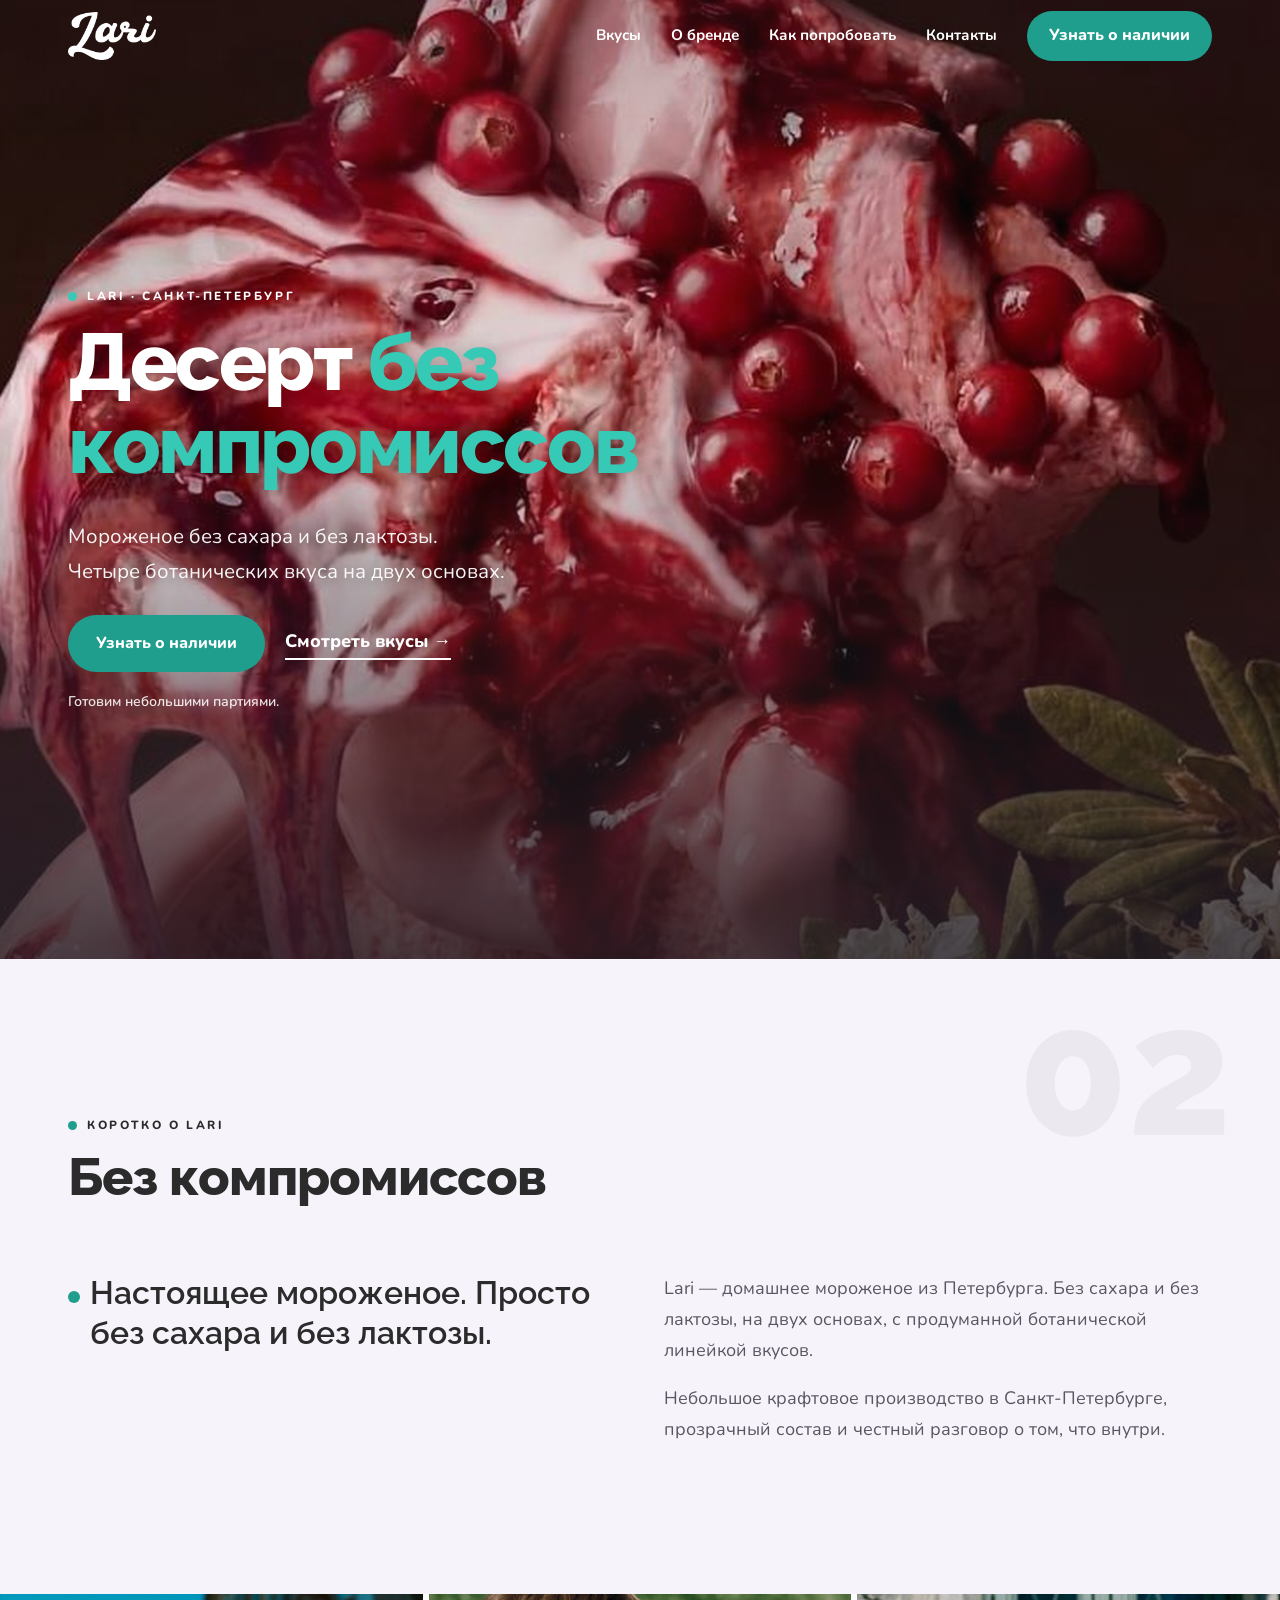
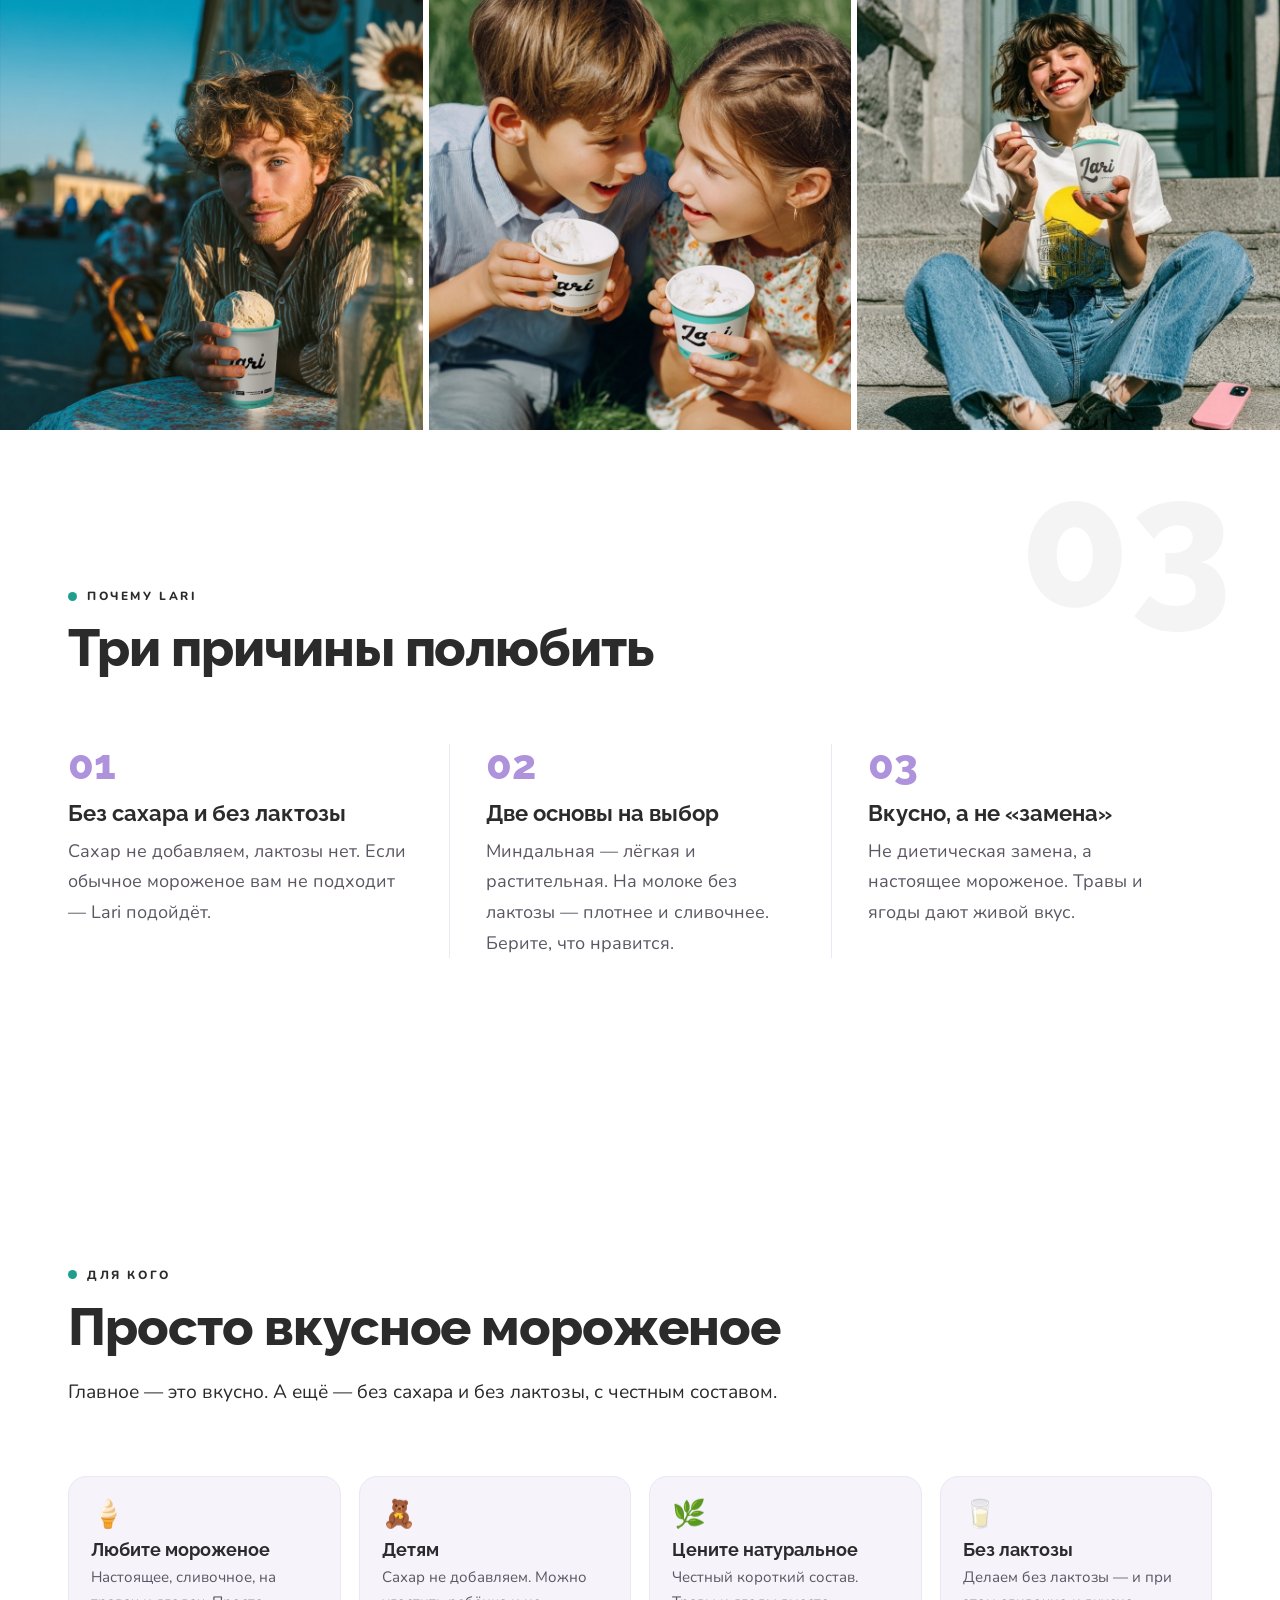
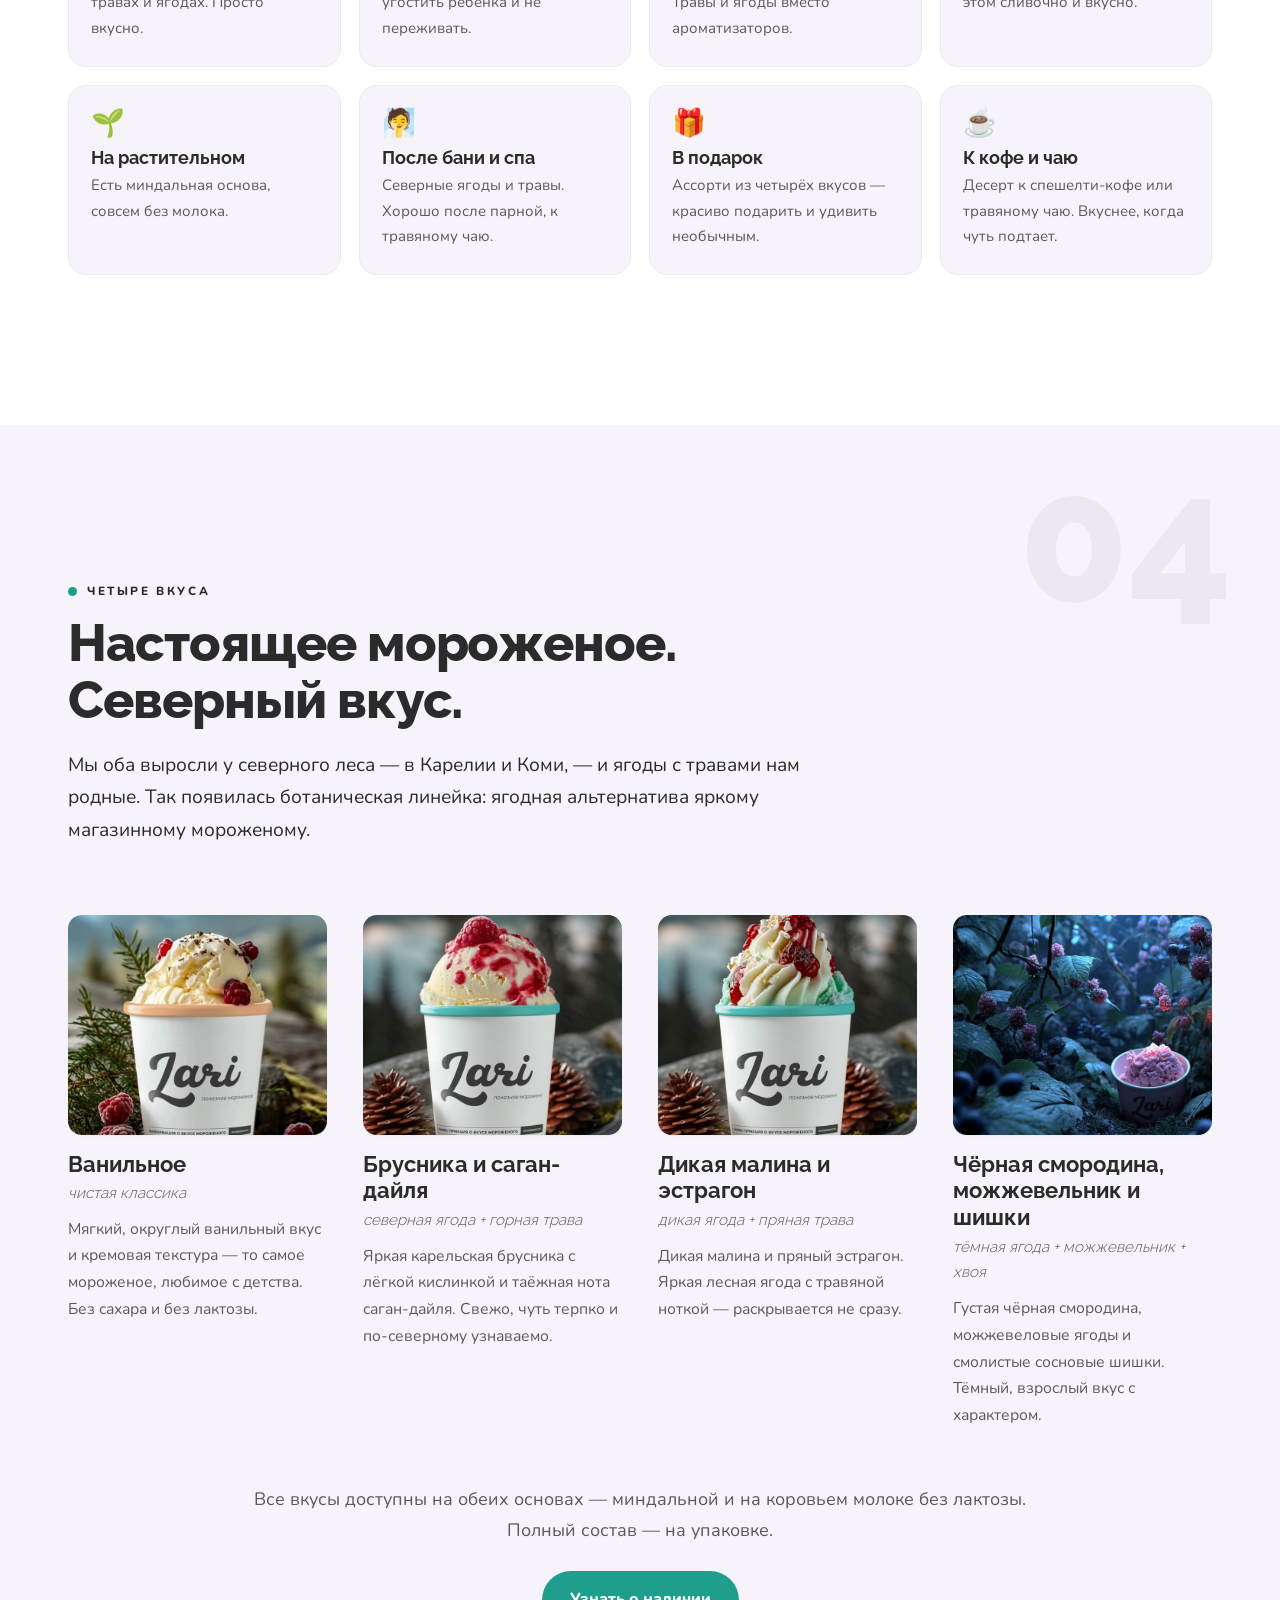
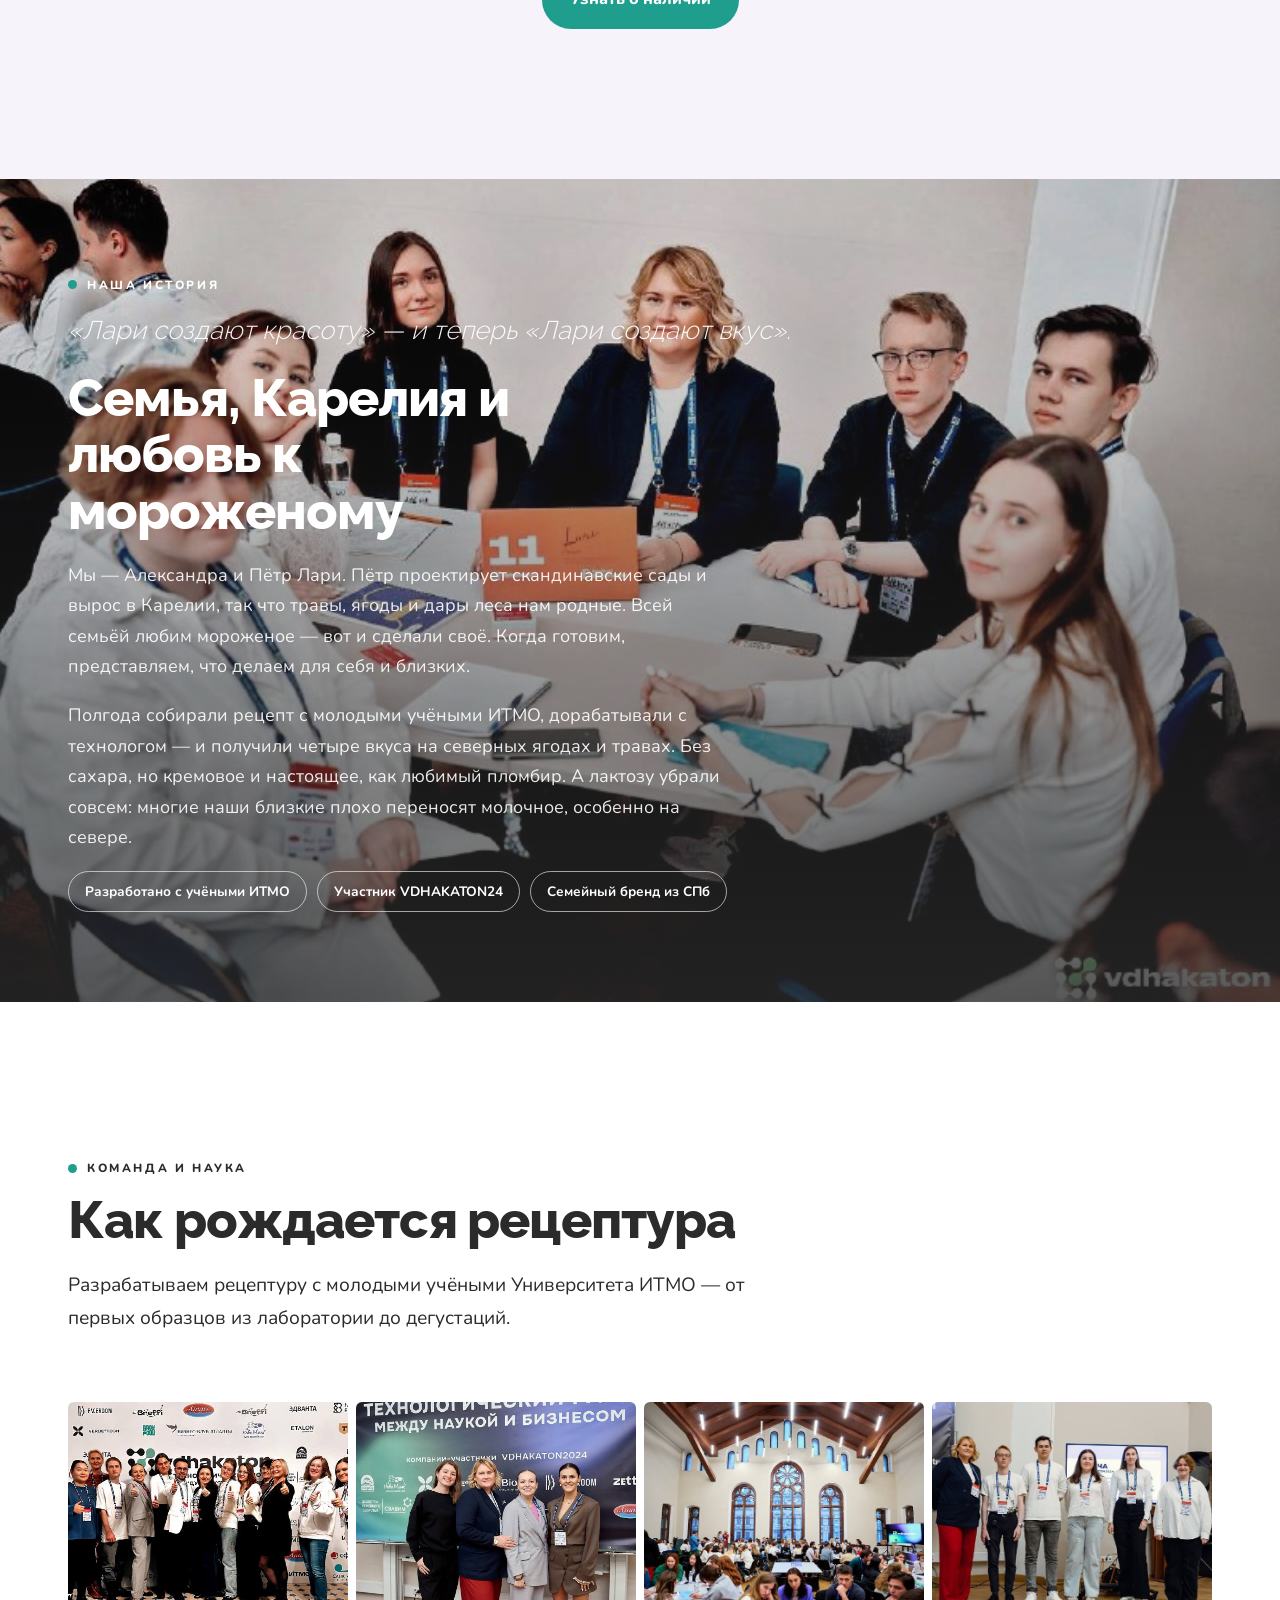
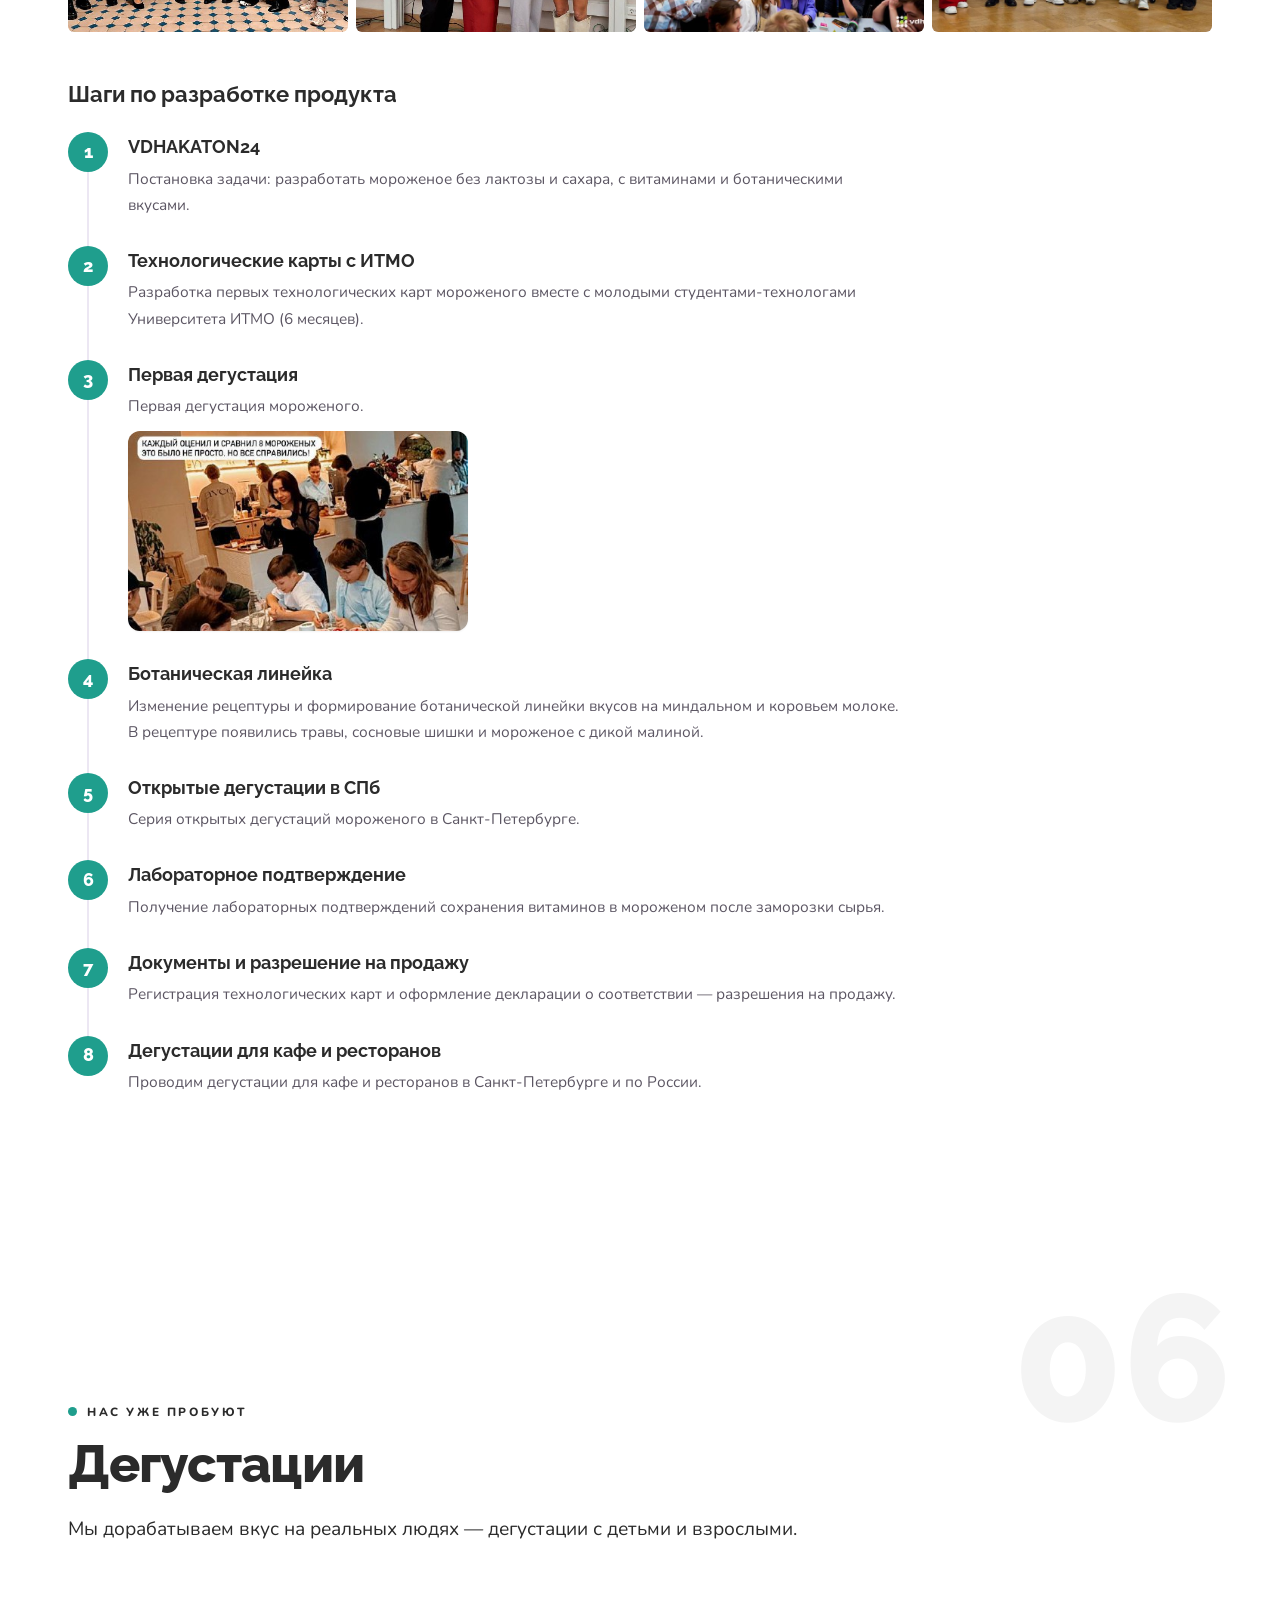
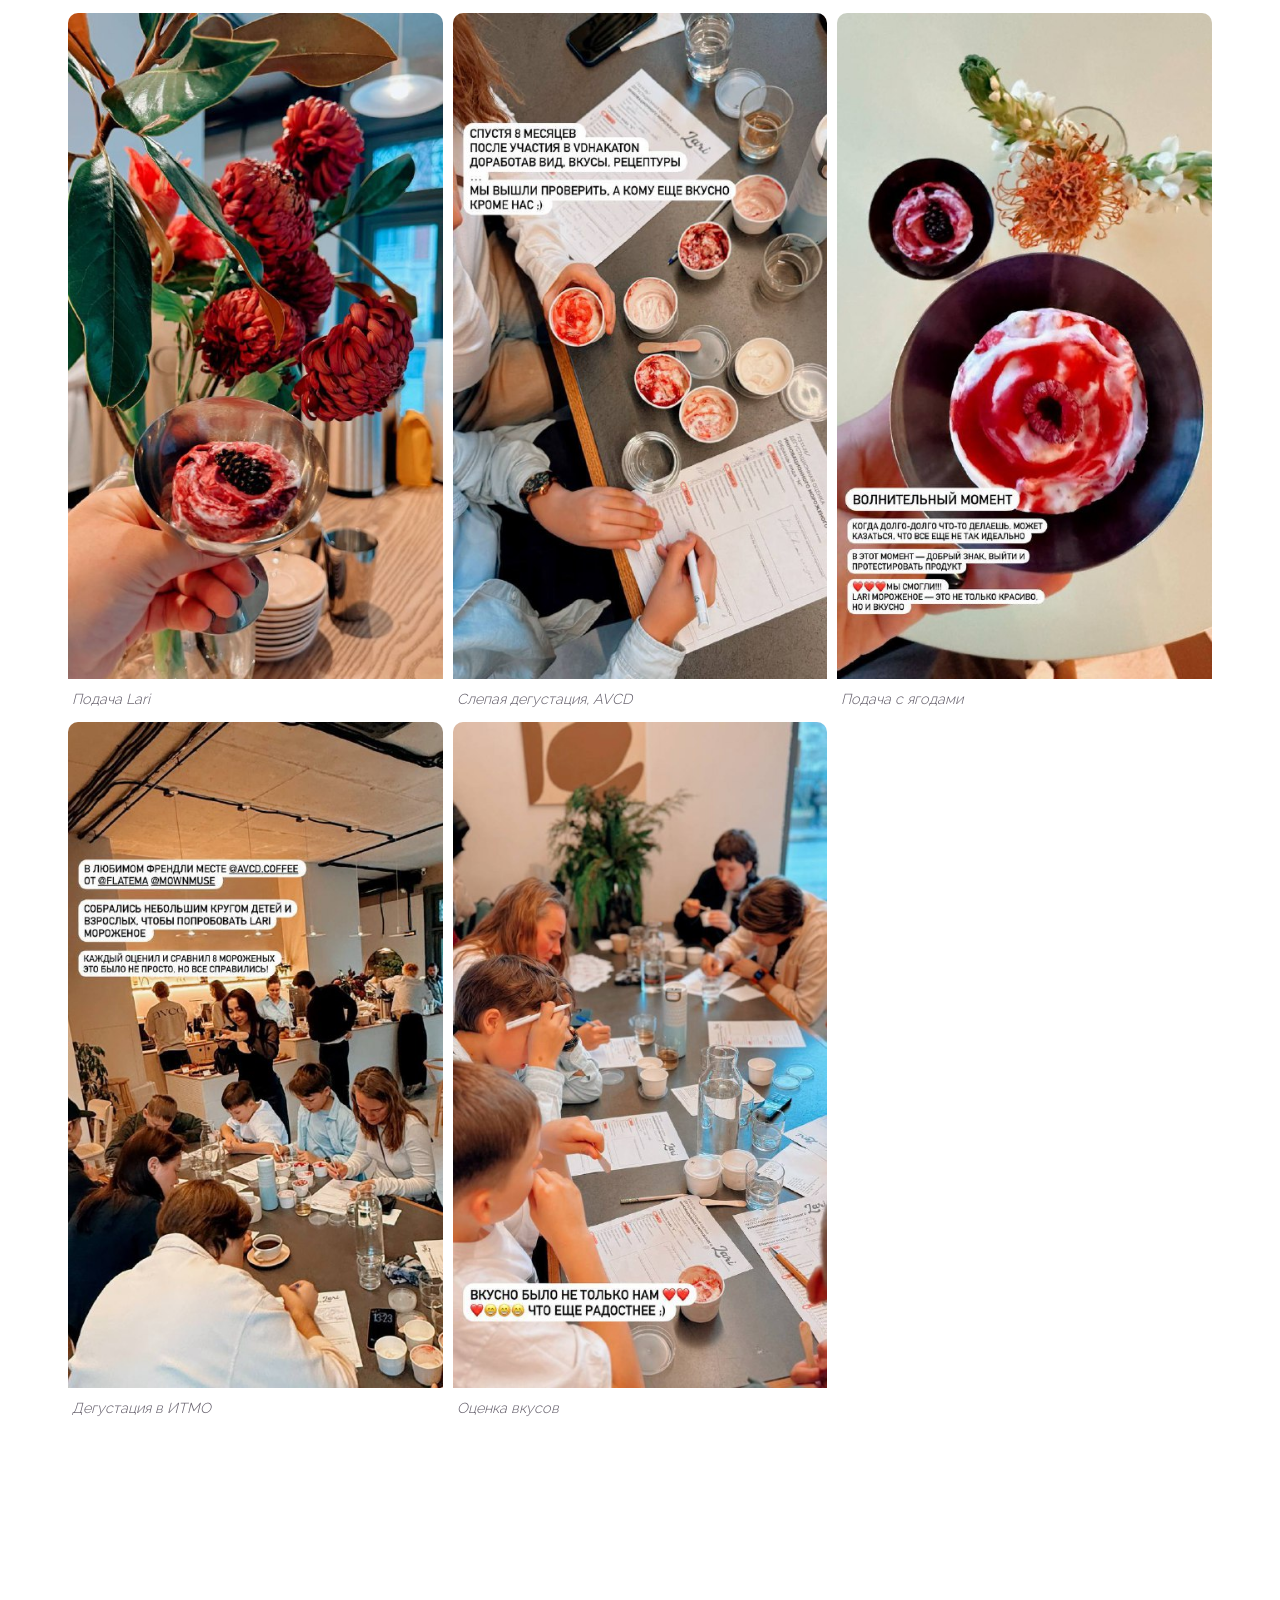
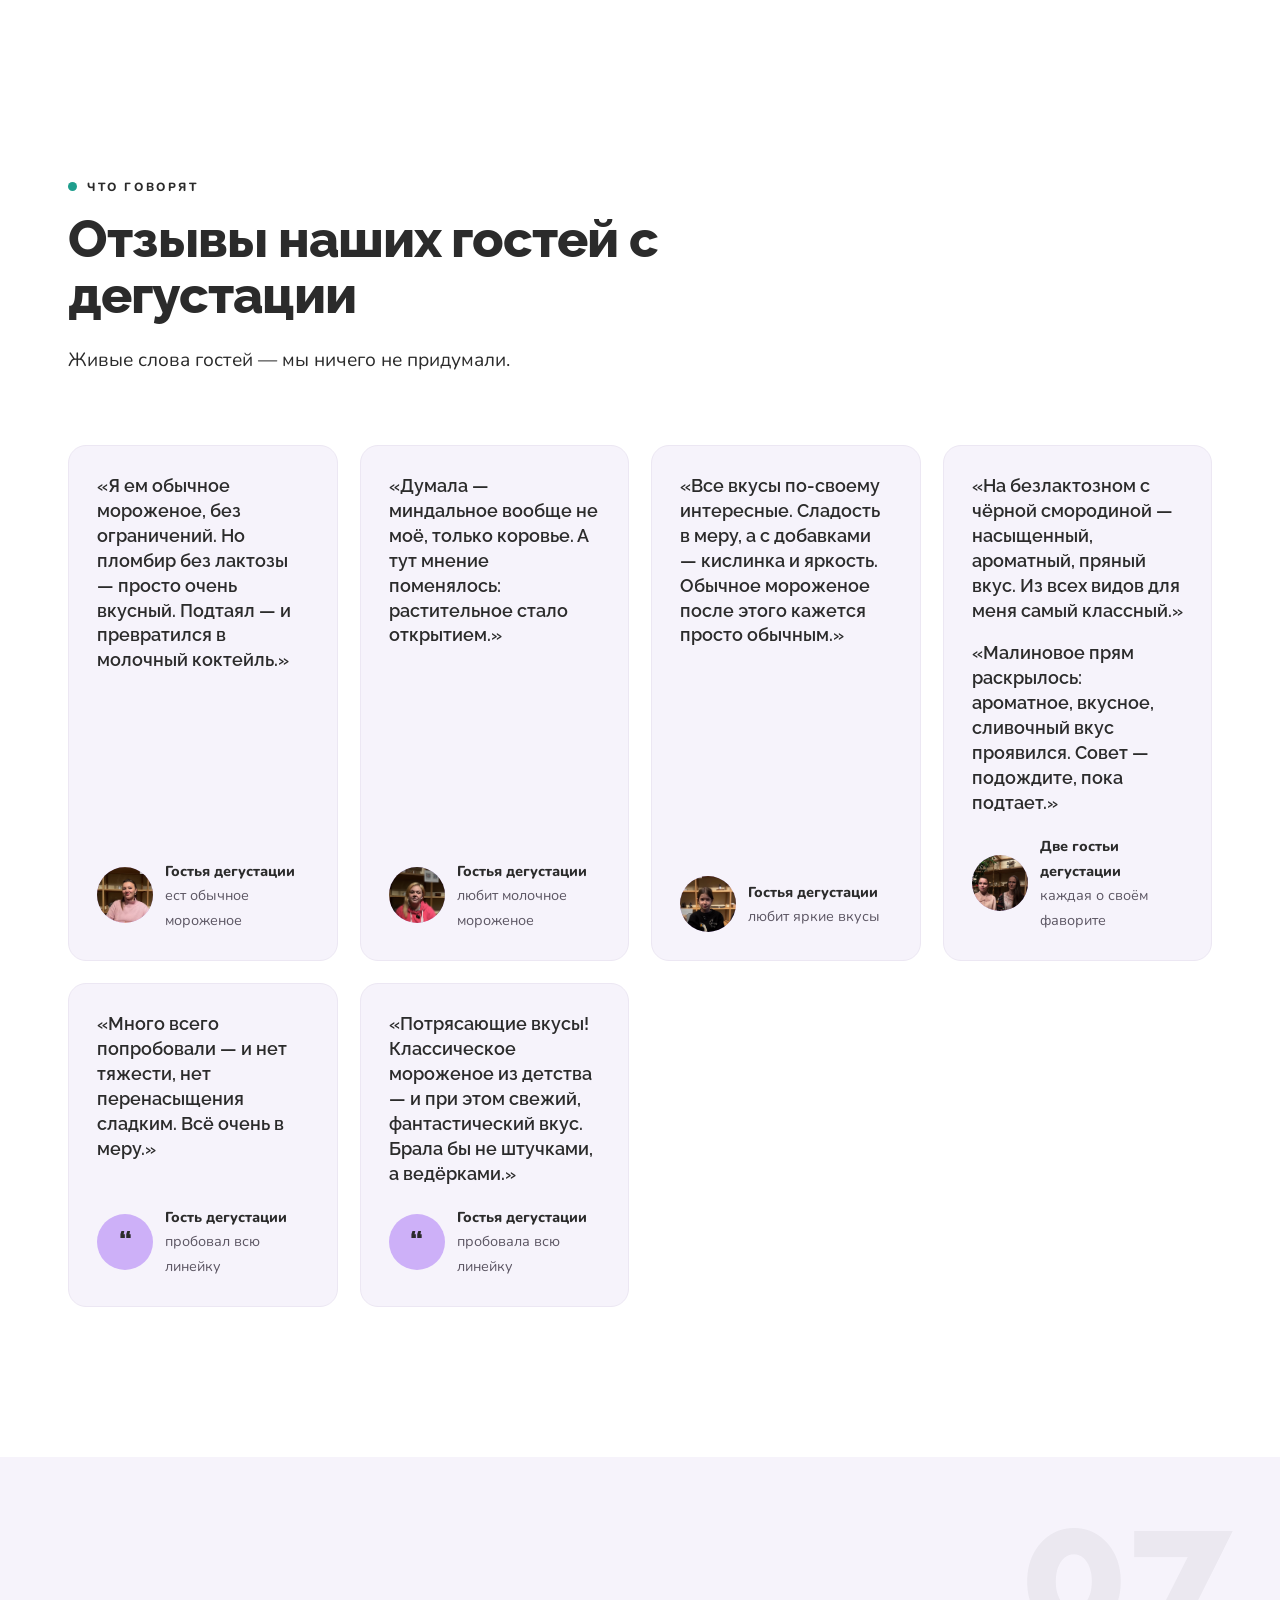
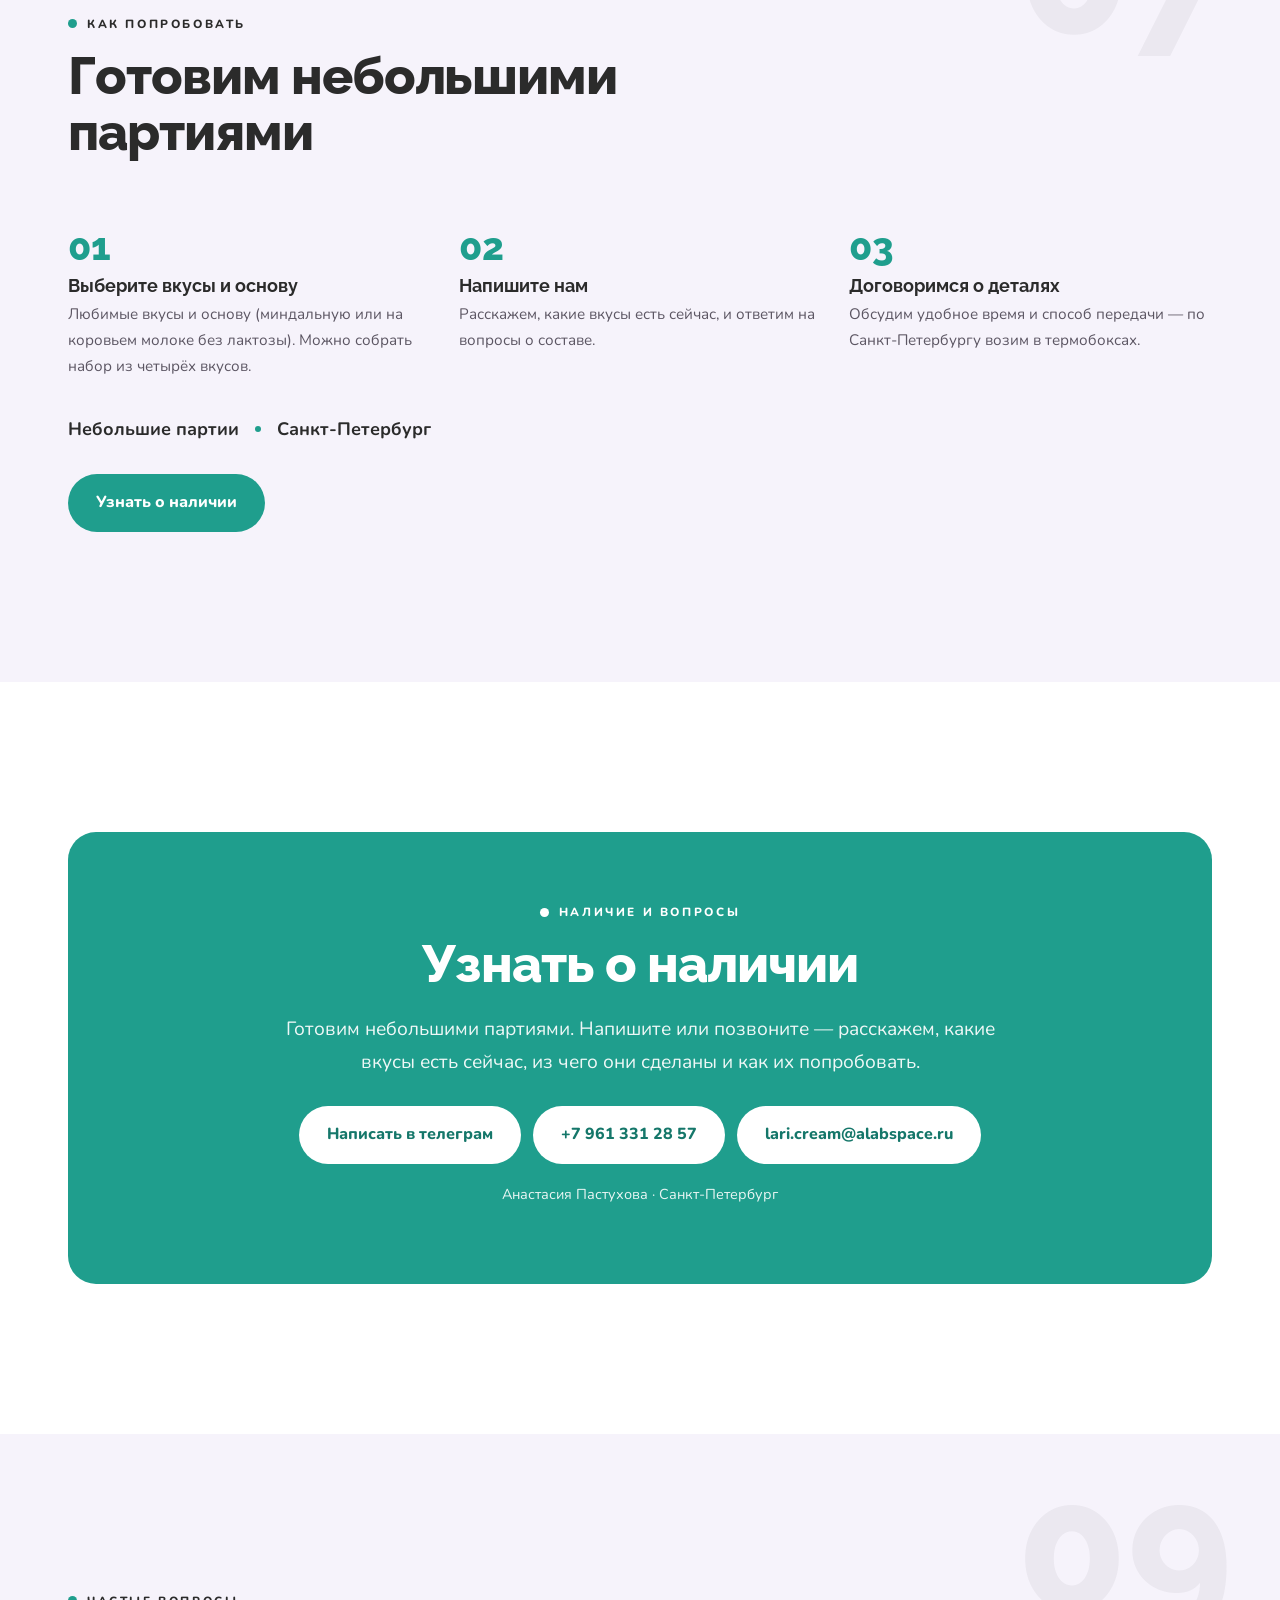
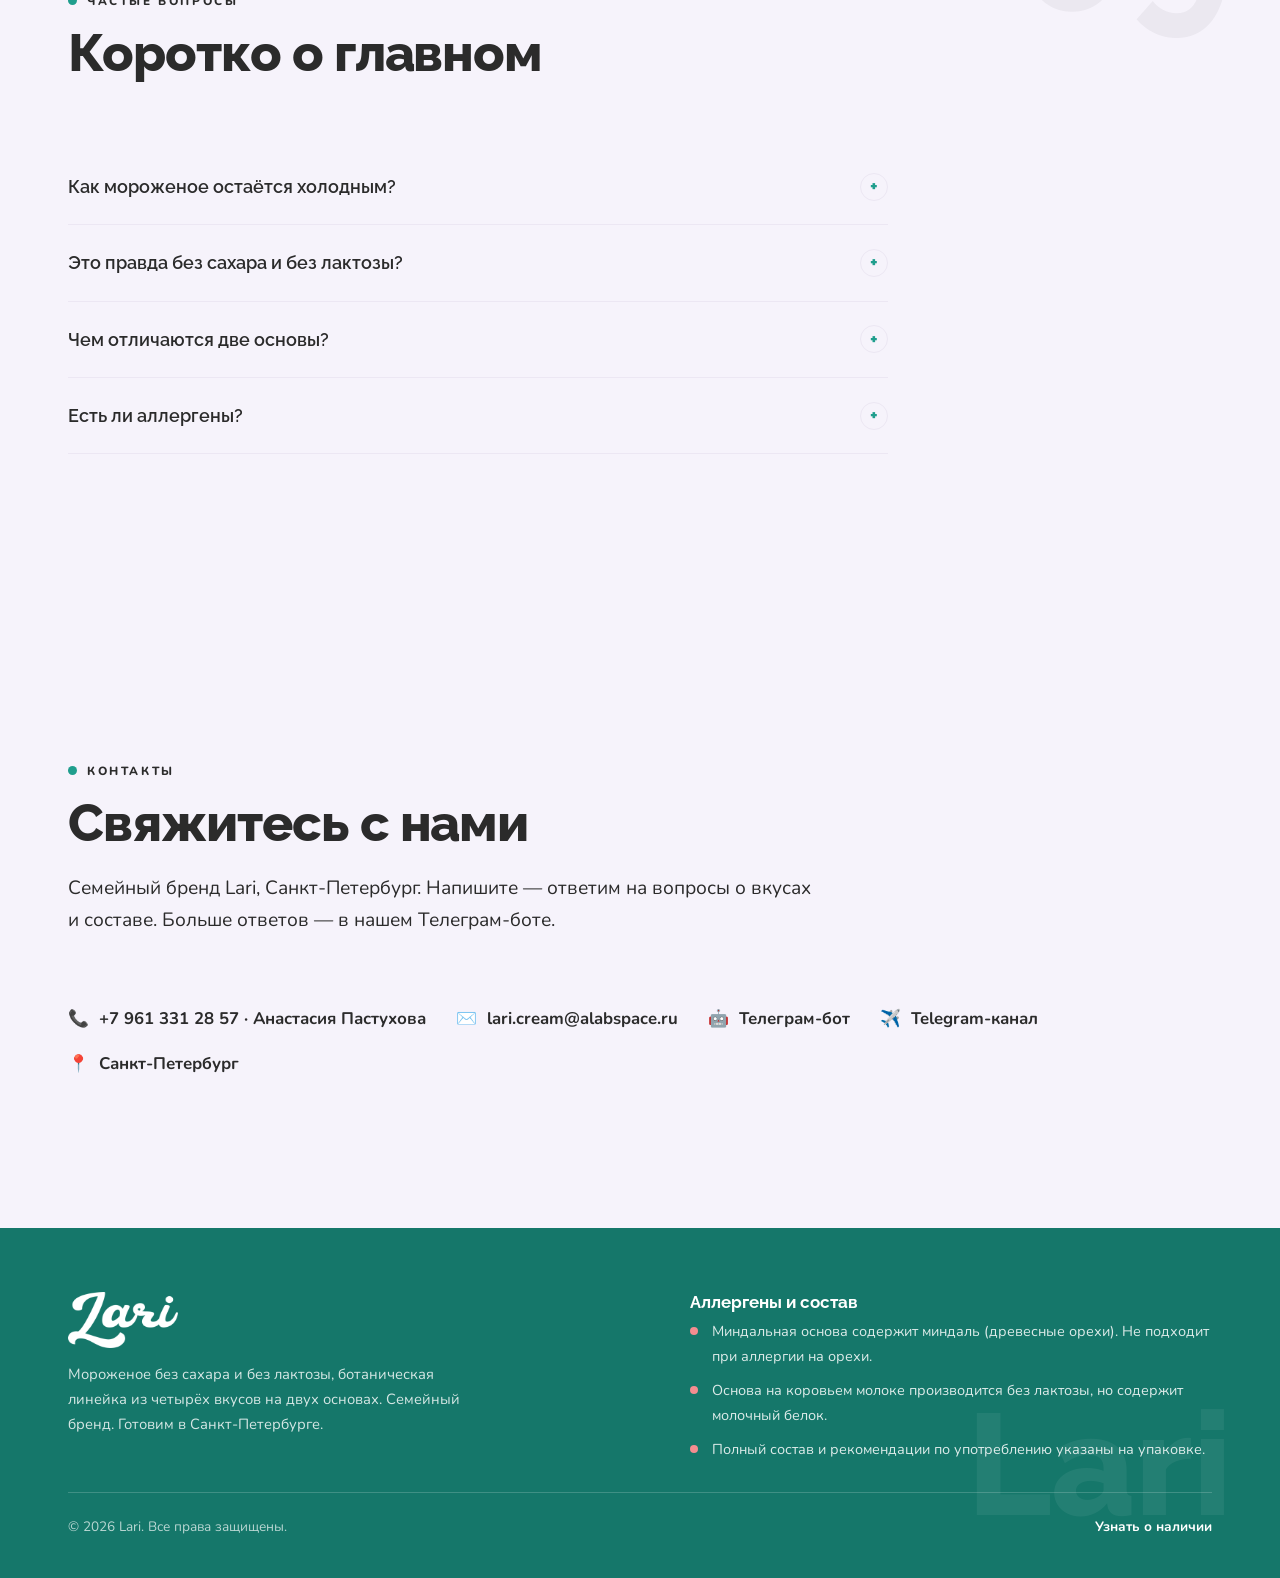
==== commit ee9c1c03: "Убрал продажу с сайта по требованию юристов — удалён раздел /app: корзина и форма заказа (имя, телеф" ====
--- a/index.html
+++ b/index.html
@@ -4,7 +4,7 @@
   <meta charset="UTF-8" />
   <meta name="viewport" content="width=device-width, initial-scale=1.0" />
   <title>Lari — домашнее мороженое без сахара и без лактозы</title>
-  <meta name="description" content="Lari — домашнее мороженое без сахара и без лактозы на двух основах. Ботаническая линейка из четырёх вкусов. Готовим в Санкт-Петербурге, доставка по городу в термобоксах. Предзаказ." />
+  <meta name="description" content="Lari — домашнее мороженое без сахара и без лактозы на двух основах. Ботаническая линейка из четырёх вкусов. Готовим в Санкт-Петербурге небольшими партиями." />
   <meta name="theme-color" content="#1f9e8d" />
   <meta property="og:type" content="website" />
   <meta property="og:locale" content="ru_RU" />
@@ -261,6 +261,8 @@
     .order-panel h2{color:var(--white);}
     .order-panel .lead{color:rgba(255,255,255,.92);margin:0 auto;}
     .tariffs{display:grid;grid-template-columns:repeat(3,1fr);gap:18px;align-items:stretch;max-width:860px;margin:30px auto 24px;text-align:left;}
+    .avail-links{display:flex;flex-wrap:wrap;gap:12px;justify-content:center;margin:28px 0 18px;}
+    .avail-links .btn{margin:0;}
     .tariff{background:rgba(255,255,255,.12);border:1px solid rgba(255,255,255,.22);border-radius:18px;padding:24px;}
     .tariff.featured{background:var(--white);color:var(--graphite);border:none;padding:30px;position:relative;box-shadow:0 16px 40px rgba(0,0,0,.18);}
     .tariff .name{font-weight:700;margin-bottom:6px;}
@@ -380,10 +382,9 @@
       <nav class="nav" id="primaryNav" aria-label="Основная навигация">
         <a class="navlink" href="#flavors">Вкусы</a>
         <a class="navlink" href="#story">О бренде</a>
-        <a class="navlink" href="#how">Как заказать</a>
-        <a class="navlink" href="#partners">Партнёрам</a>
+        <a class="navlink" href="#how">Как попробовать</a>
         <a class="navlink" href="#contacts">Контакты</a>
-        <a class="btn btn-primary" href="#order" style="padding:11px 22px;">Оформить предзаказ</a>
+        <a class="btn btn-primary" href="#availability" style="padding:11px 22px;">Узнать о наличии</a>
       </nav>
     </div>
   </header>
@@ -399,10 +400,10 @@
         <h1>Десерт <span class="mint">без компромиссов</span></h1>
         <p class="hero-sub">Мороженое без сахара и без лактозы.<br>Четыре ботанических вкуса на двух основах.</p>
         <div class="hero-cta">
-          <a class="btn btn-primary" href="#order">Оформить предзаказ — от 490 ₽</a>
+          <a class="btn btn-primary" href="#availability">Узнать о наличии</a>
           <a class="link-arrow" href="#flavors">Смотреть вкусы →</a>
         </div>
-        <p class="scarce">Ограниченная партия — готовим под подтверждённые заказы.</p>
+        <p class="scarce">Готовим небольшими партиями.</p>
       </div>
     </section>
 
@@ -495,8 +496,8 @@
         </div>
 
         <div class="bases">
-          <p>Все вкусы доступны на обеих основах — миндальной и на коровьем молоке без лактозы. Полный состав — в карточке товара.</p>
-          <div style="text-align:center;margin-top:26px;"><a class="btn btn-primary" href="app/index.html">Смотреть и заказать →</a></div>
+          <p>Все вкусы доступны на обеих основах — миндальной и на коровьем молоке без лактозы. Полный состав — на упаковке.</p>
+          <div style="text-align:center;margin-top:26px;"><a class="btn btn-primary" href="#availability">Узнать о наличии</a></div>
         </div>
       </div>
     </section>
@@ -596,31 +597,30 @@
     <section id="how" class="snow">
       <span class="wm" aria-hidden="true">07</span>
       <div class="wrap">
-        <div class="section-head"><span class="eyebrow"><span class="dot"></span>Как заказать</span><h2>Готовим мороженое на заказ</h2></div>
+        <div class="section-head"><span class="eyebrow"><span class="dot"></span>Как попробовать</span><h2>Готовим небольшими партиями</h2></div>
         <div class="steps">
           <div class="step"><div class="num">01</div><h3>Выберите вкусы и основу</h3><p>Любимые вкусы и основу (миндальную или на коровьем молоке без лактозы). Можно собрать набор из четырёх вкусов.</p></div>
-          <div class="step"><div class="num">02</div><h3>Оформите и оплатите 100%</h3><p>Предоплата при оформлении — так мы понимаем спрос и готовим партию под заказы.</p></div>
-          <div class="step"><div class="num">03</div><h3>Мы готовим и отправляем</h3><p>Доставка по Санкт-Петербургу курьером в термобоксах с хладагентами.</p></div>
-        </div>
-        <div class="facts-row"><span>Предоплата 100%</span><span class="sep"></span><span>Доставка по Санкт-Петербургу</span></div>
-        <a class="btn btn-primary" href="#order">Оформить предзаказ</a>
+          <div class="step"><div class="num">02</div><h3>Напишите нам</h3><p>Расскажем, какие вкусы есть сейчас, и ответим на вопросы о составе.</p></div>
+          <div class="step"><div class="num">03</div><h3>Договоримся о деталях</h3><p>Обсудим удобное время и способ передачи — по Санкт-Петербургу возим в термобоксах.</p></div>
+        </div>
+        <div class="facts-row"><span>Небольшие партии</span><span class="sep"></span><span>Санкт-Петербург</span></div>
+        <a class="btn btn-primary" href="#availability">Узнать о наличии</a>
       </div>
     </section>
 
     <!-- ORDER -->
-    <section id="order">
+    <section id="availability">
       <div class="wrap">
         <div class="order-panel">
-          <span class="eyebrow" style="color:#fff;justify-content:center;"><span class="dot" style="background:#fff;"></span>Ограниченная партия · по предзаказу</span>
-          <h2>Закажите десерт без компромиссов</h2>
-          <p class="lead">Боксы 300 г, блок 1 кг или готовый ассорти. Минимальный заказ — 900 г, доставка по Санкт-Петербургу.</p>
-          <div class="tariffs">
-            <div class="tariff"><div class="name">Бокс 300 г</div><div class="amount">490 ₽</div><p class="sub">Один вкус на выбранной основе.</p></div>
-            <div class="tariff"><div class="name">Блок 1 кг</div><div class="amount">1 490 ₽</div><p class="sub">Один вкус, большой формат — выгоднее за грамм.</p></div>
-            <div class="tariff featured"><span class="ribbon">Хит</span><div class="name">Ассорти 4×300 г</div><div class="amount">1 990 ₽</div><p class="sub">По 300 г каждого вкуса — вся линейка.</p></div>
+          <span class="eyebrow" style="color:#fff;justify-content:center;"><span class="dot" style="background:#fff;"></span>Наличие и вопросы</span>
+          <h2>Узнать о наличии</h2>
+          <p class="lead">Готовим небольшими партиями. Напишите или позвоните — расскажем, какие вкусы есть сейчас, из чего они сделаны и как их попробовать.</p>
+          <div class="avail-links">
+            <a class="btn btn-white" href="https://t.me/lari_cream_bot" target="_blank" rel="noopener">Написать в телеграм</a>
+            <a class="btn btn-white" href="tel:+79613312857">+7 961 331 28 57</a>
+            <a class="btn btn-white" href="mailto:lari.cream@alabspace.ru">lari.cream@alabspace.ru</a>
           </div>
-          <a class="btn btn-white" href="app/index.html">Перейти к заказу</a>
-          <p class="guarantee">Предоплата 100% · Доставка по Санкт-Петербургу.</p>
+          <p class="guarantee">Анастасия&nbsp;Пастухова · <span style="white-space:nowrap">Санкт-Петербург</span></p>
         </div>
       </div>
     </section>
@@ -631,9 +631,8 @@
       <div class="wrap">
         <div class="section-head"><span class="eyebrow"><span class="dot"></span>Частые вопросы</span><h2>Коротко о главном</h2></div>
         <div class="faq-list">
-          <details class="faq-item"><summary>Почему предоплата 100%? <span class="pm">+</span></summary><div class="faq-body"><p>Готовим небольшими партиями, под заказ. Предоплата помогает спланировать, сколько и когда сделать. Срок изготовления и доставки увидите при оформлении.</p></div></details>
-          <details class="faq-item"><summary>Не растает ли мороженое при доставке? <span class="pm">+</span></summary><div class="faq-body"><p>Везём по Петербургу в термобоксах с хладагентами — чтобы мороженое доехало холодным.</p></div></details>
-          <details class="faq-item"><summary>Это правда без сахара и без лактозы? <span class="pm">+</span></summary><div class="faq-body"><p>Да. Сахар не добавляем, лактозы нет. Подходит при непереносимости лактозы и тем, кто отказался от сахара. Полный состав каждого вкуса — на упаковке и в карточке заказа.</p></div></details>
+          <details class="faq-item"><summary>Как мороженое остаётся холодным? <span class="pm">+</span></summary><div class="faq-body"><p>Храним и перевозим в термобоксах с хладагентами — мороженое не теряет текстуру.</p></div></details>
+          <details class="faq-item"><summary>Это правда без сахара и без лактозы? <span class="pm">+</span></summary><div class="faq-body"><p>Да. Сахар не добавляем, лактозы нет. Полный состав каждого вкуса — на упаковке.</p></div></details>
           <details class="faq-item"><summary>Чем отличаются две основы? <span class="pm">+</span></summary><div class="faq-body"><p>Классическая — на молоке без лактозы, плотнее и сливочнее. Растительная — на миндале и кокосе, легче. Любой вкус есть на обеих.</p></div></details>
           <details class="faq-item"><summary>Есть ли аллергены? <span class="pm">+</span></summary><div class="faq-body"><p>Да. Миндальная основа содержит миндаль (орехи). В ботанических вкусах — травы и растительные ингредиенты. Подробности — в блоке об аллергенах ниже.</p></div></details>
         </div>
@@ -641,27 +640,14 @@
     </section>
 
   </main>
-
-  <!-- PARTNERS -->
-  <section id="partners">
-    <span class="wm" aria-hidden="true">10</span>
-    <div class="wrap">
-      <div class="section-head"><span class="eyebrow"><span class="dot"></span>Партнёрам</span><h2>Lari для кафе и ресторанов</h2><p class="lead">Оптовые поставки в HoReCa: контейнеры для подачи шариками, стабильное качество и мороженое без сахара и без лактозы — для гостей, которым важен состав. Партнёрам — доставка по всей России.</p></div>
-      <div class="partner-grid">
-        <article class="partner-card"><div class="ic" aria-hidden="true">🍦</div><h3>Оптовая поставка по кг</h3><p>Поставляем контейнерами для подачи шариками — выгодно заведению и стабильно нам.</p></article>
-        <article class="partner-card"><div class="ic" aria-hidden="true">🥄</div><h3>Образцы на дегустацию</h3><p>Пришлём образцы — попробуете и выберете вкусы для меню.</p></article>
-        <article class="partner-card"><div class="ic" aria-hidden="true">📄</div><h3>Прайс и презентация</h3><p>Скинем прайс и короткую презентацию для вашей команды.</p></article>
-      </div>
-      <a class="btn btn-primary" href="https://t.me/lari_cream_bot" target="_blank" rel="noopener">Стать партнёром</a>
-    </div>
-  </section>
 
   <!-- CONTACTS -->
   <section id="contacts" class="snow">
     <div class="wrap">
-      <div class="section-head"><span class="eyebrow"><span class="dot"></span>Контакты</span><h2>Свяжитесь с нами</h2><p class="lead">Семейный бренд Lari, Санкт-Петербург. Напишите — ответим и поможем с заказом. Больше ответов — в нашем Телеграм-боте.</p></div>
+      <div class="section-head"><span class="eyebrow"><span class="dot"></span>Контакты</span><h2>Свяжитесь с нами</h2><p class="lead">Семейный бренд Lari, Санкт-Петербург. Напишите — ответим на вопросы о вкусах и составе. Больше ответов — в нашем Телеграм-боте.</p></div>
       <div class="contacts-grid">
-        <a class="contact-item" href="tel:+79613312857"><span aria-hidden="true">📞</span> +7 961 331 28 57 · Анастасия</a>
+        <a class="contact-item" href="tel:+79613312857"><span aria-hidden="true">📞</span> +7 961 331 28 57 · Анастасия Пастухова</a>
+        <a class="contact-item" href="mailto:lari.cream@alabspace.ru"><span aria-hidden="true">✉️</span> lari.cream@alabspace.ru</a>
         <a class="contact-item" href="https://t.me/lari_cream_bot" target="_blank" rel="noopener"><span aria-hidden="true">🤖</span> Телеграм-бот</a>
         <a class="contact-item" href="https://t.me/larifamily_icecream" target="_blank" rel="noopener"><span aria-hidden="true">✈️</span> Telegram-канал</a>
         <span class="contact-item"><span aria-hidden="true">📍</span> Санкт-Петербург</span>
@@ -682,18 +668,18 @@
           <ul class="allergens">
             <li>Миндальная основа содержит миндаль (древесные орехи). Не подходит при аллергии на орехи.</li>
             <li>Основа на коровьем молоке производится без лактозы, но содержит молочный белок.</li>
-            <li>Полный состав и рекомендации по употреблению указаны на упаковке и в карточке товара.</li>
+            <li>Полный состав и рекомендации по употреблению указаны на упаковке.</li>
           </ul>
         </div>
       </div>
       <div class="footer-bottom">
         <span>© 2026 Lari. Все права защищены.</span>
-        <a href="#order">Оформить предзаказ</a>
+        <a href="#availability">Узнать о наличии</a>
       </div>
     </div>
   </footer>
 
-  <a class="mobile-cta" href="#order">Оформить предзаказ — от 490 ₽</a>
+  <a class="mobile-cta" href="#availability">Узнать о наличии</a>
 
   <script>
     // Header scroll state
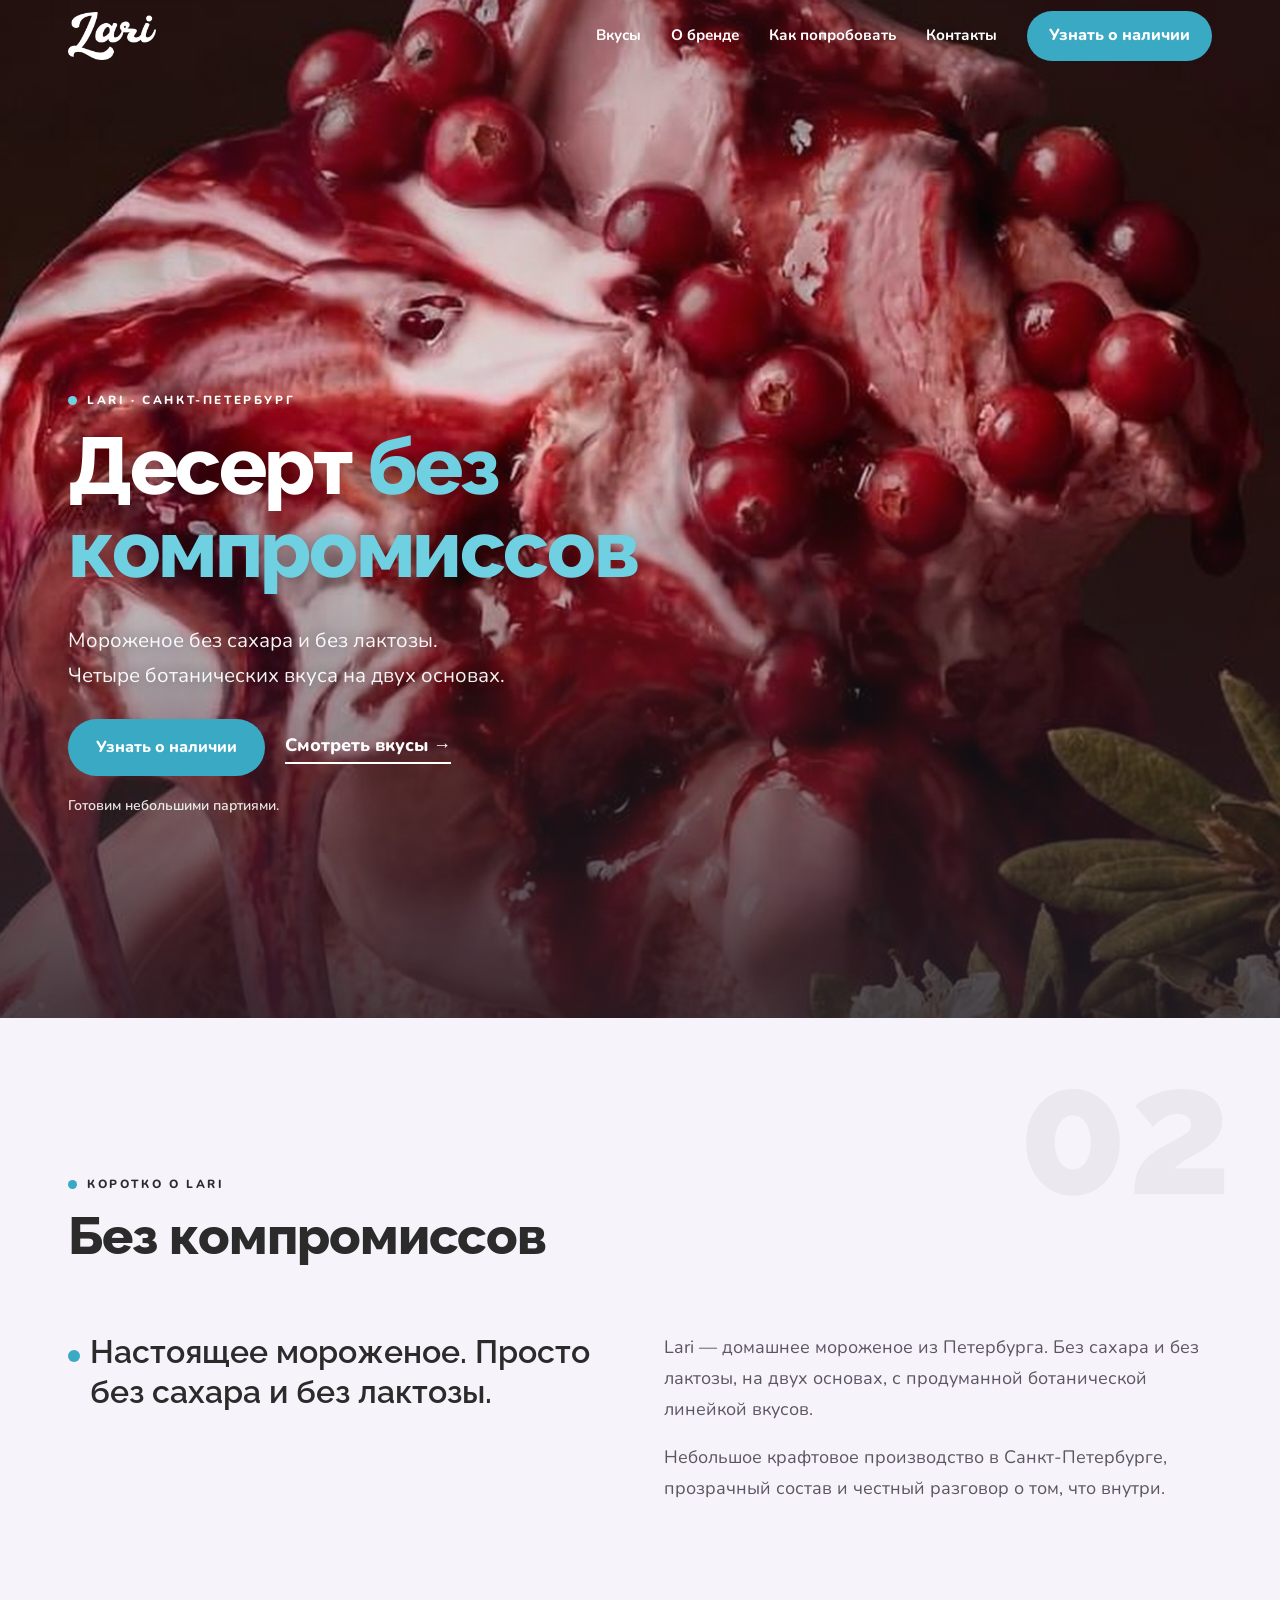
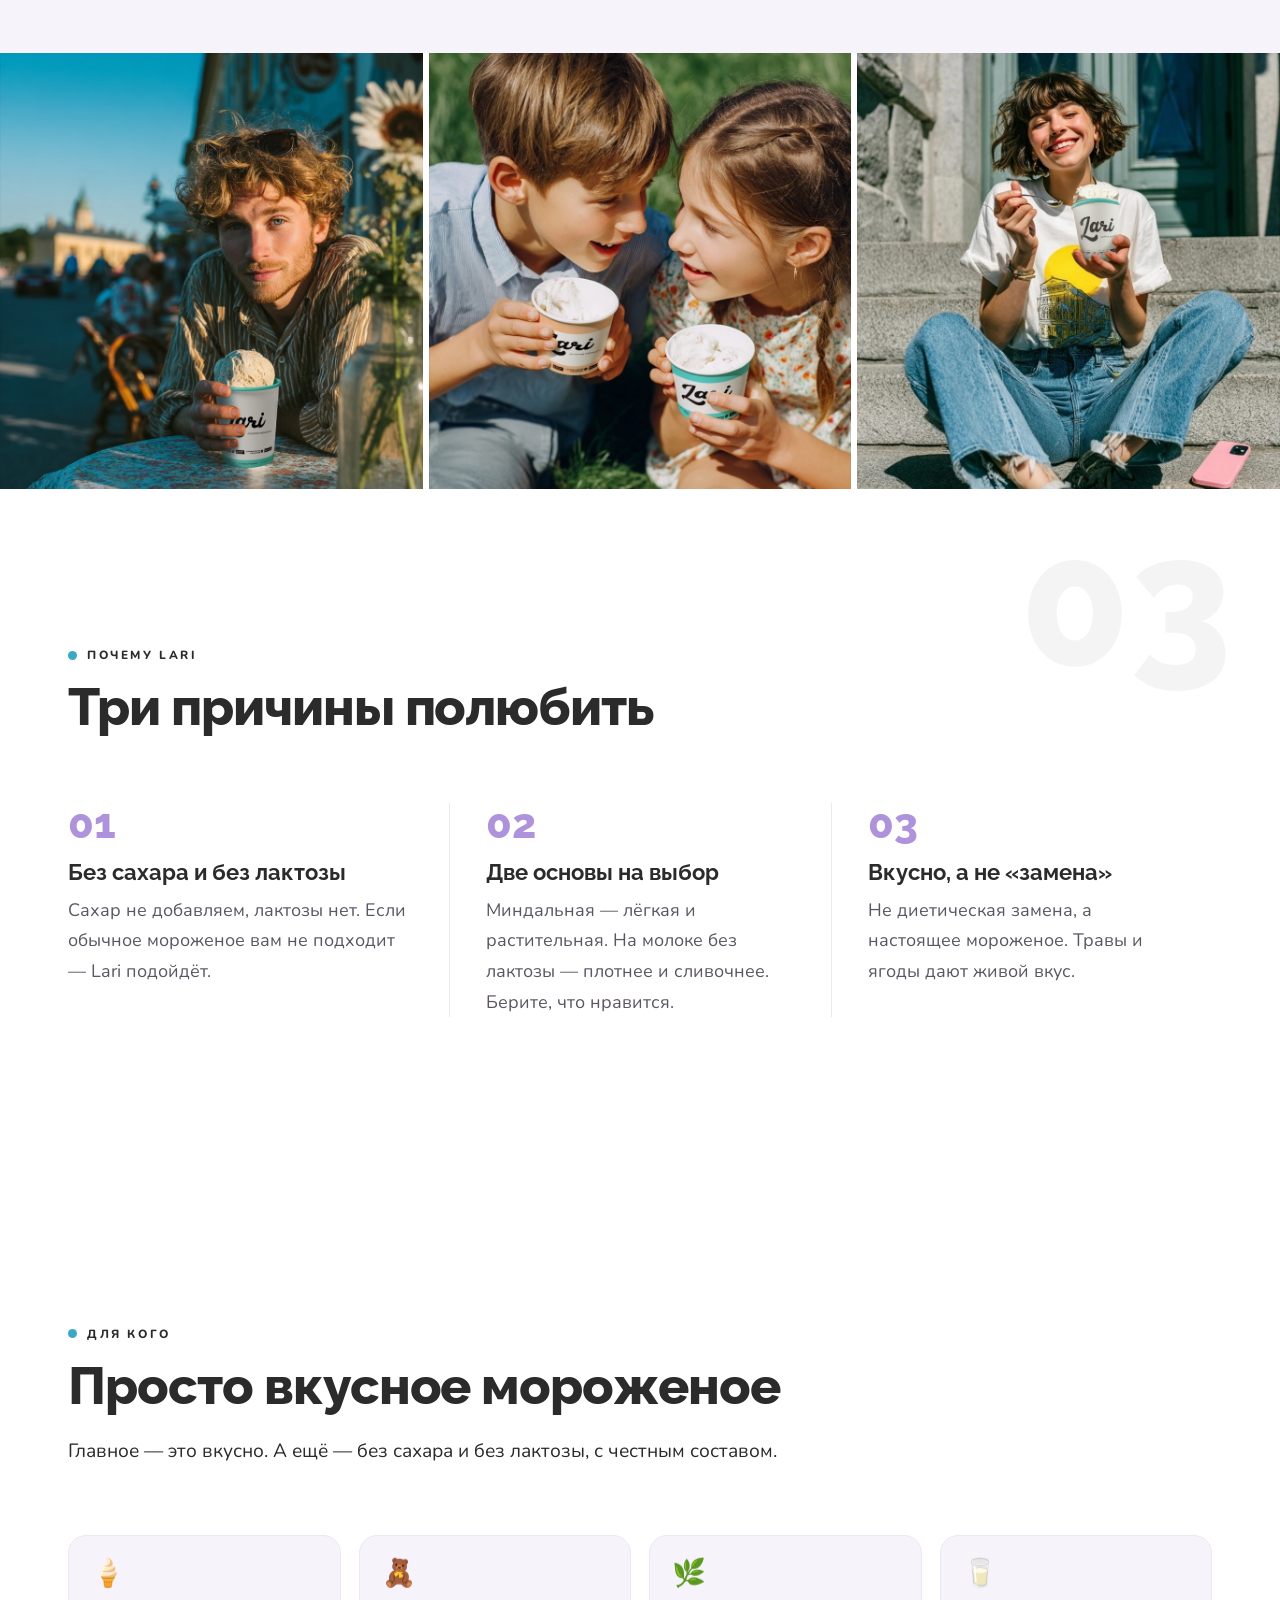
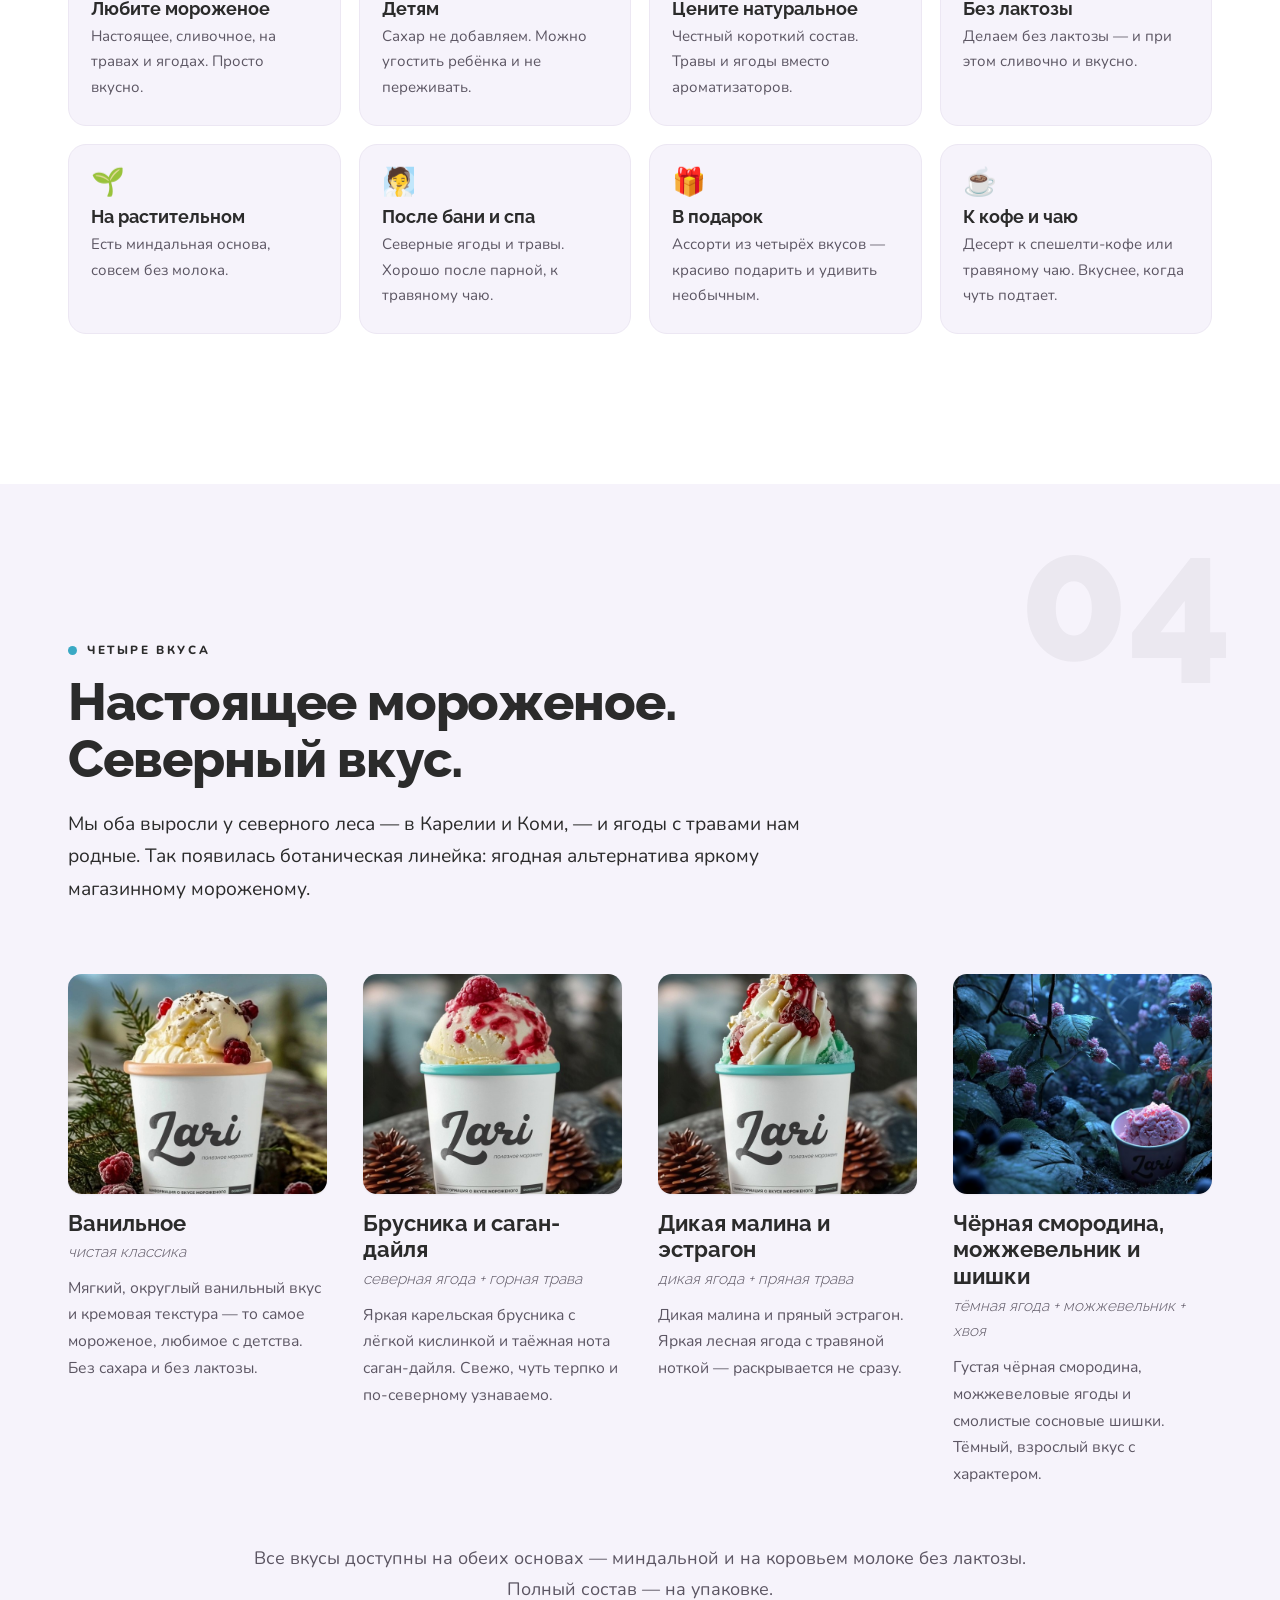
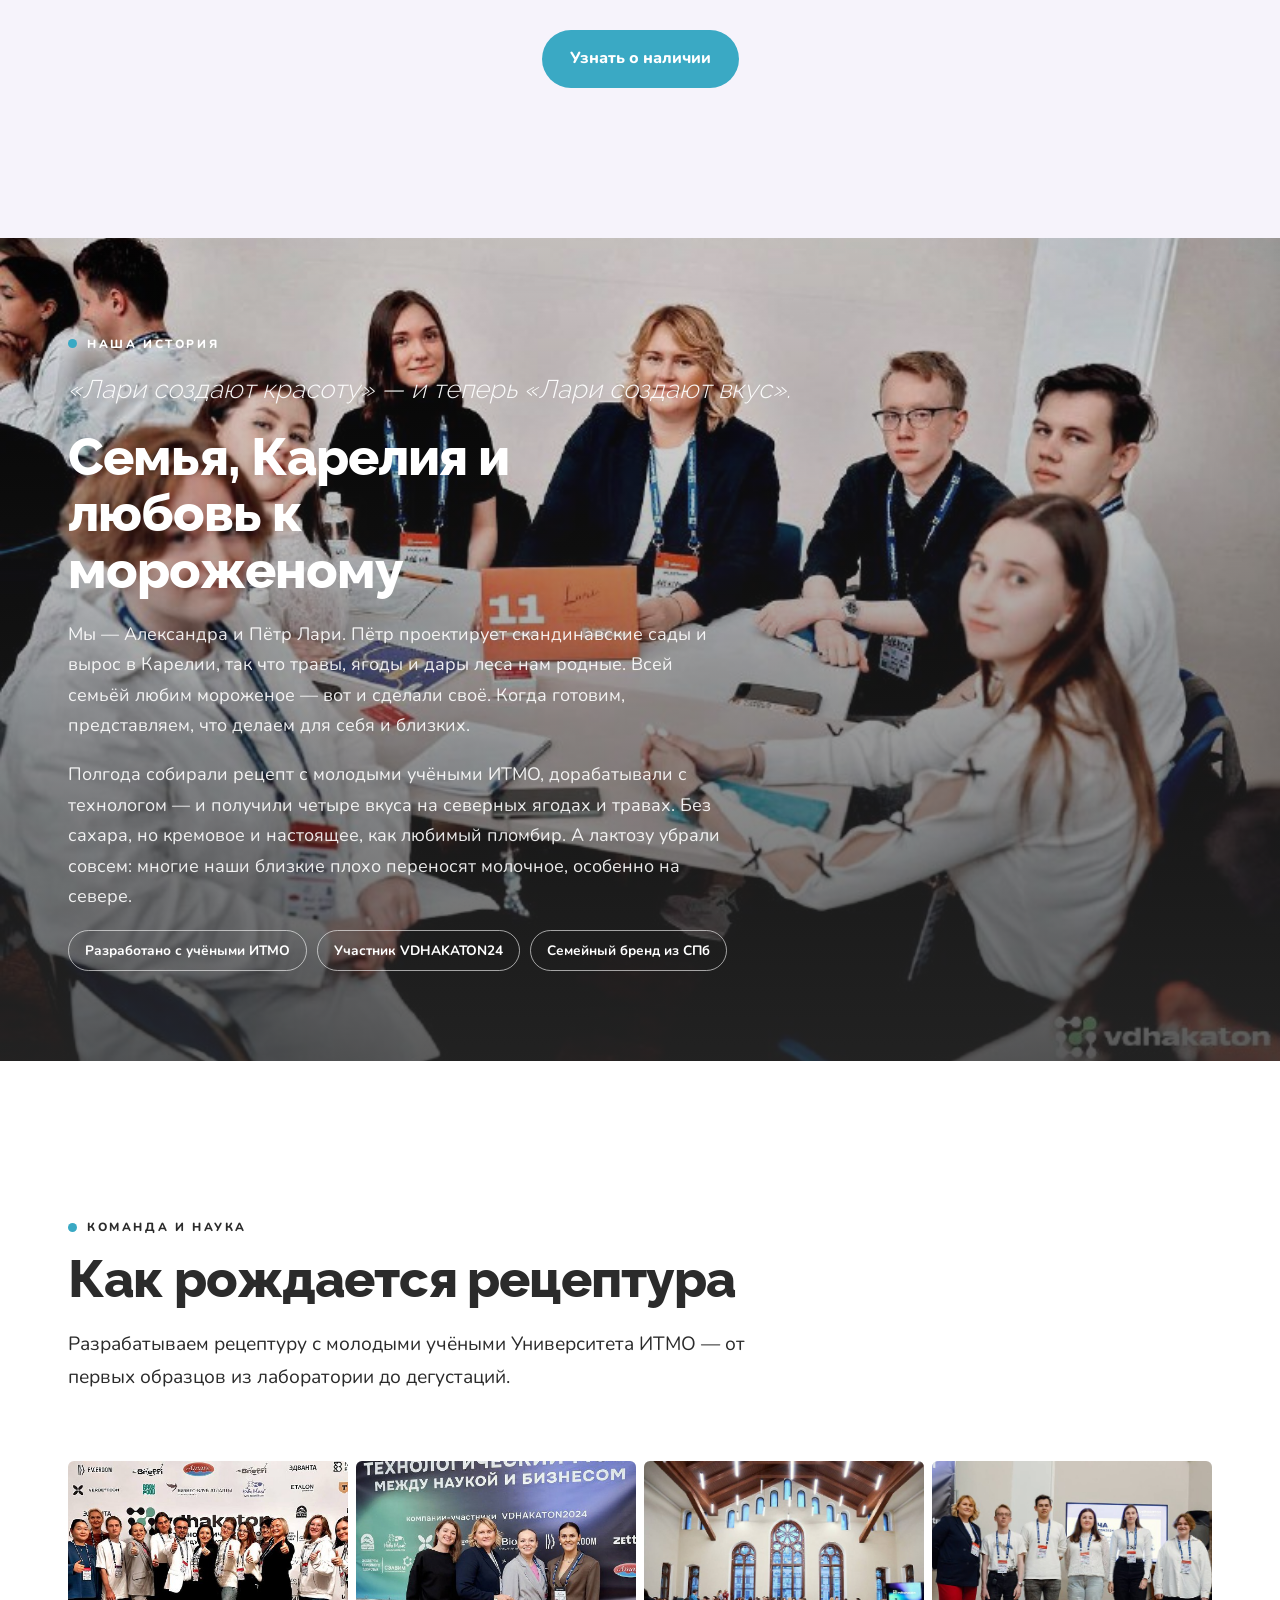
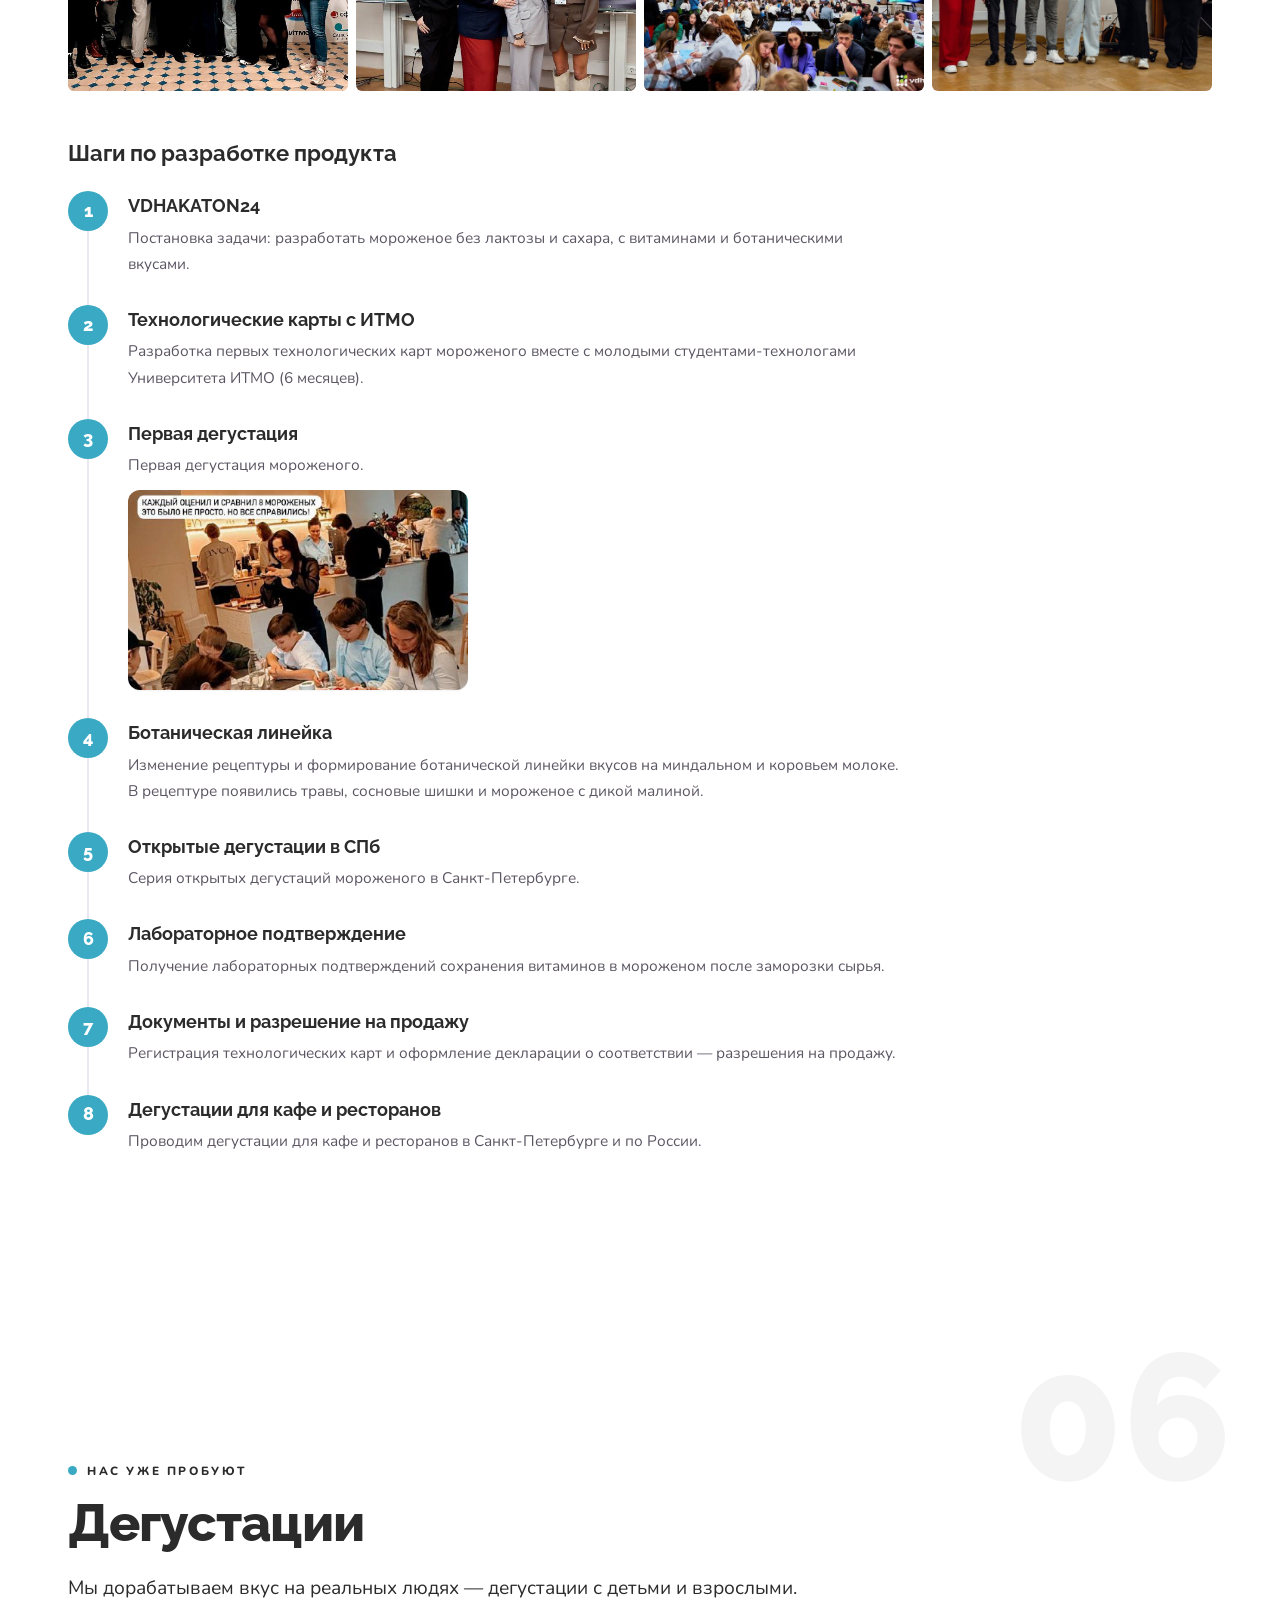
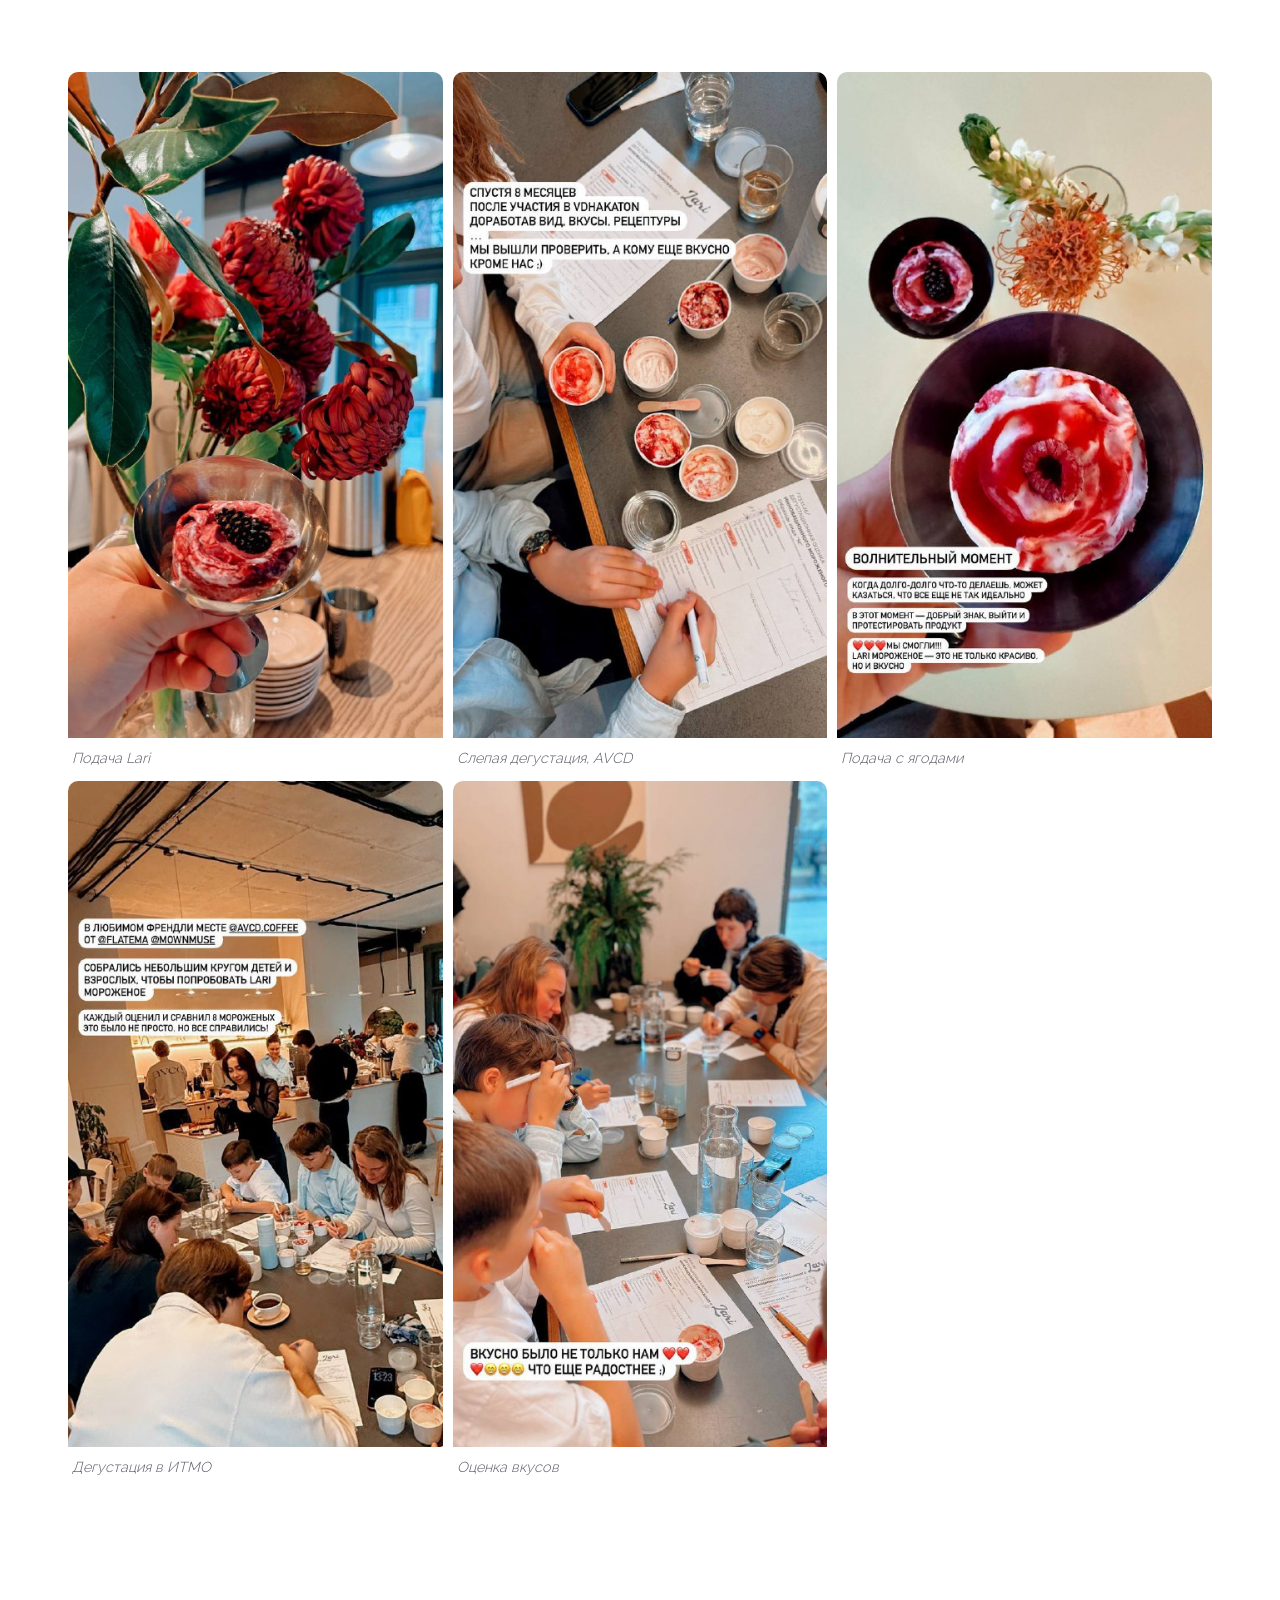
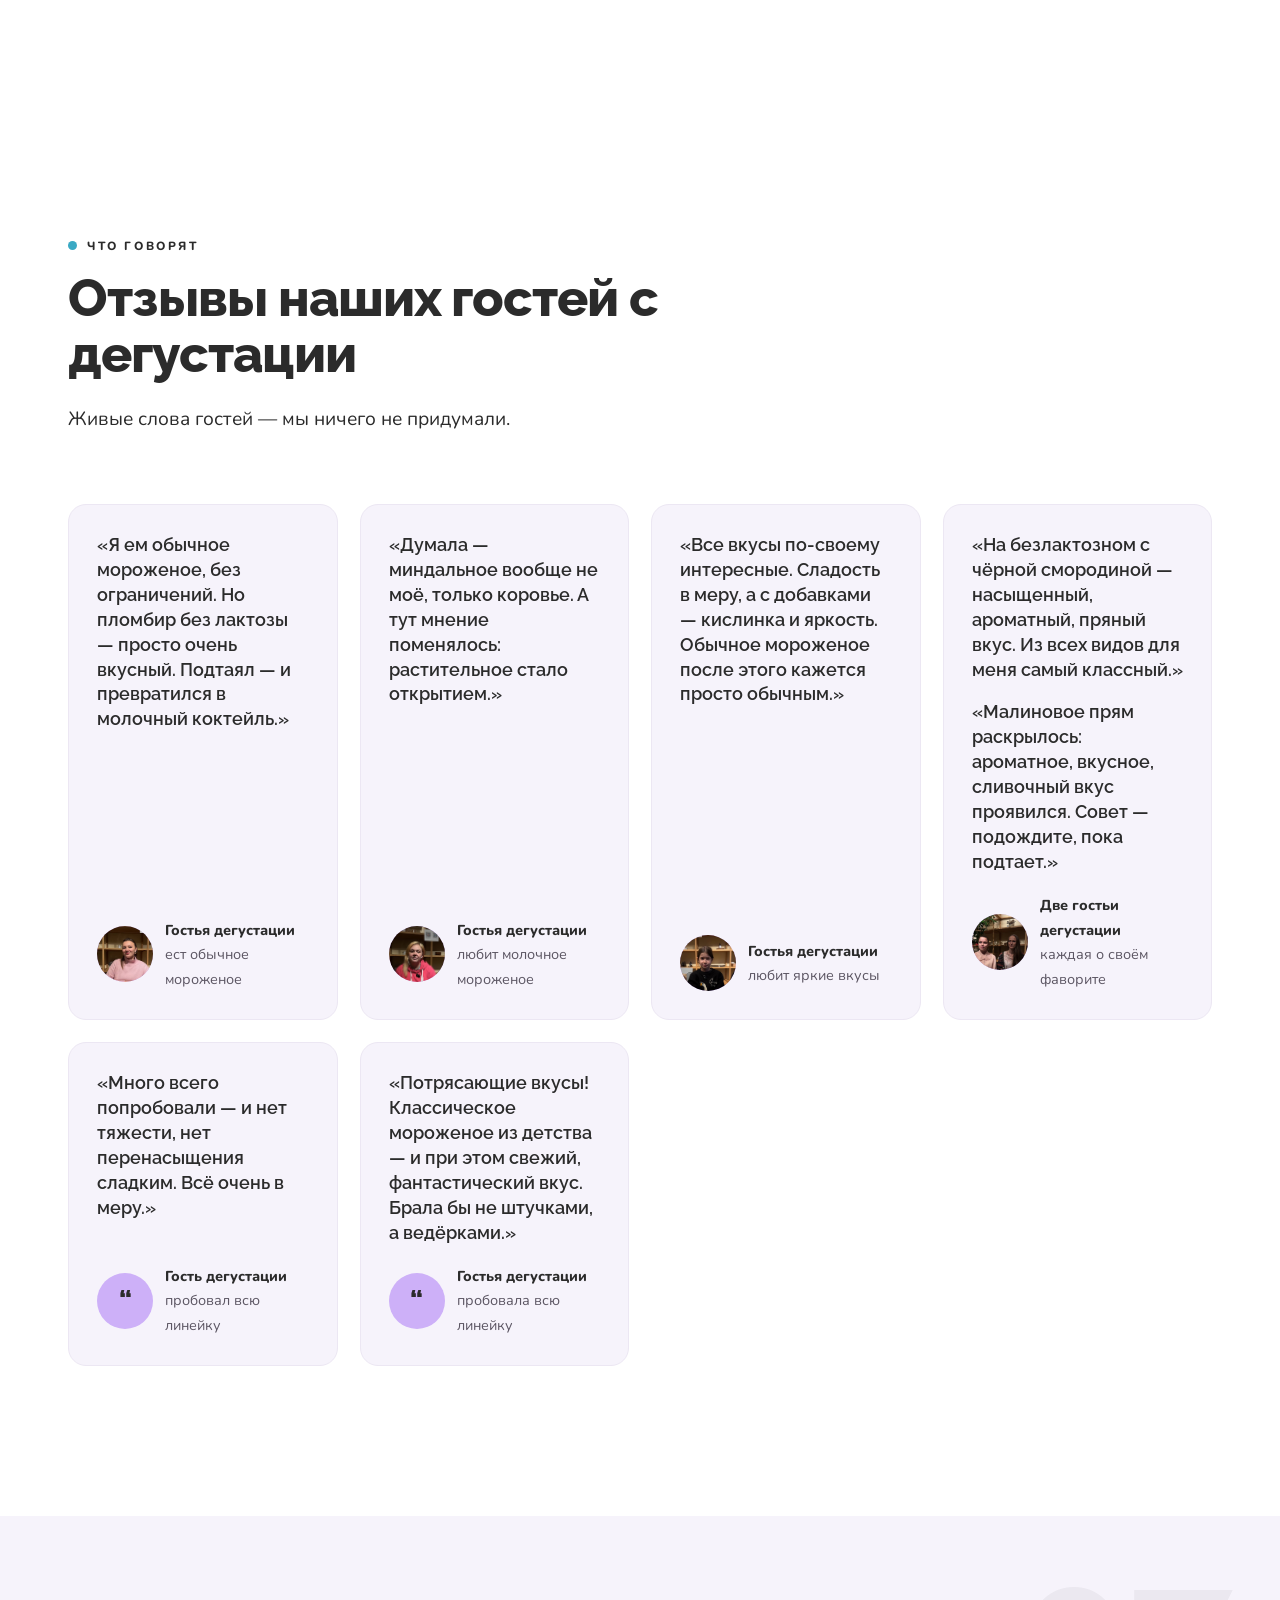
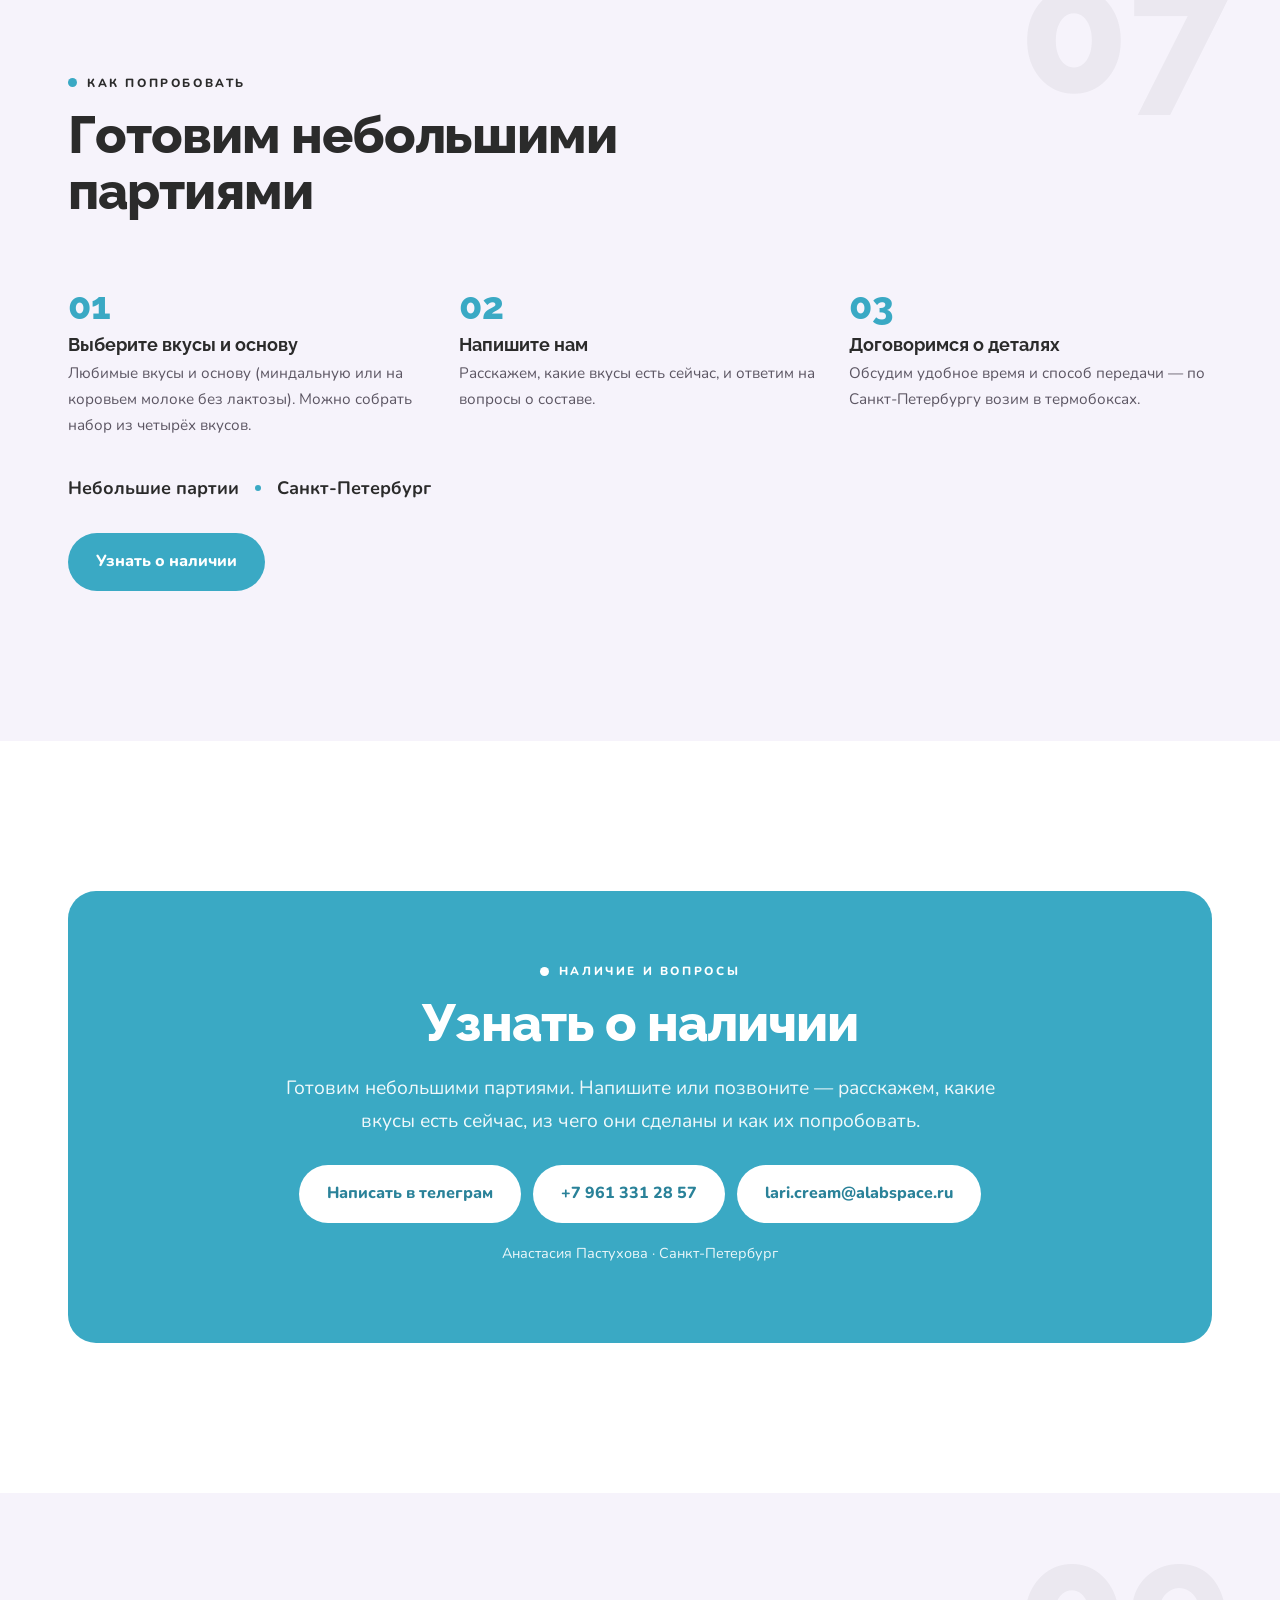
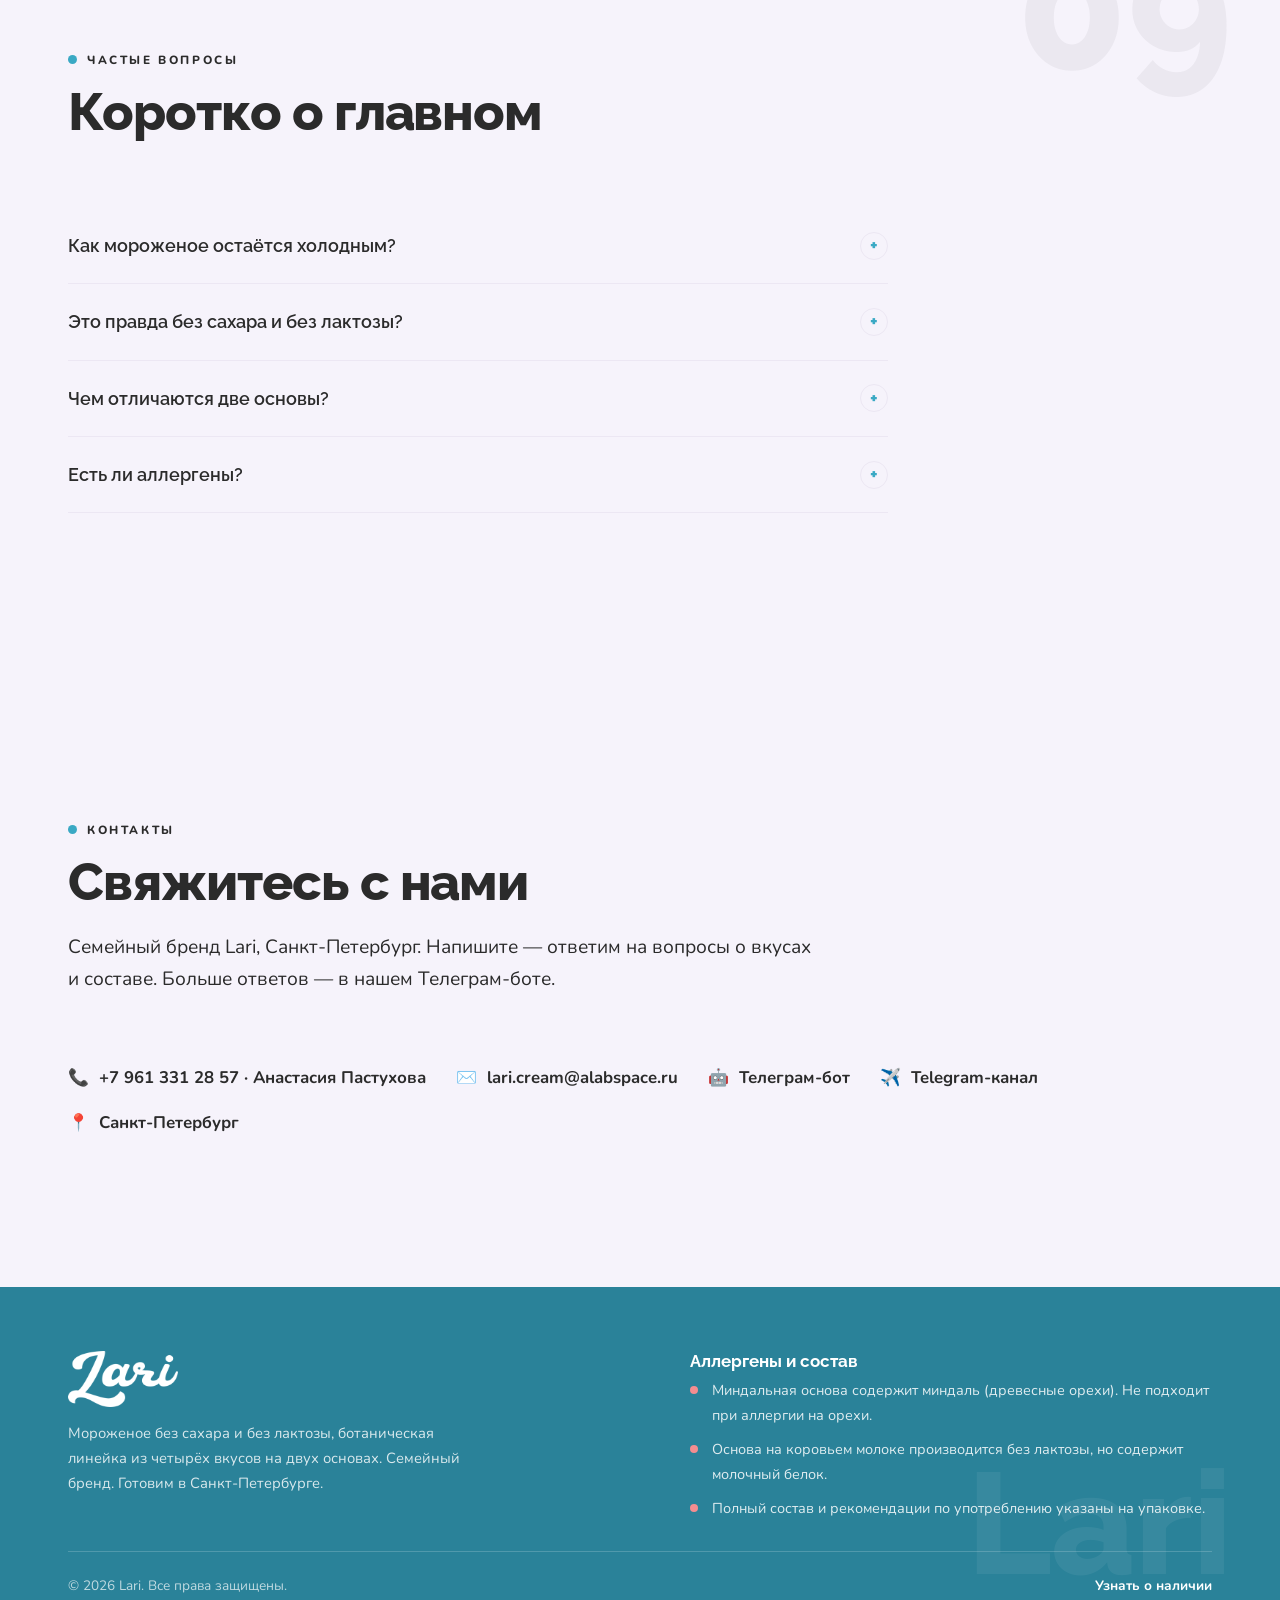
==== commit 3ee8a54c: "Первый экран: акцент в бирюзово-голубой, заголовок смещён ниже Co-Authored-By: Claude Opus 5 <norepl" ====
--- a/index.html
+++ b/index.html
@@ -67,7 +67,7 @@
     :root{
       --white:#ffffff; --snow:#f6f3fb;
       --graphite:#2b2b2b; --graphite-soft:#5c5663;
-      --mint:#1f9e8d; --mint-light:#36c9b6; --mint-deep:#15776a;
+      --mint:#3aa9c4; --mint-light:#6fd0e2; --mint-deep:#2a8299;
       --lilac:#ae92dc; --lilac-soft:#cdb0f8;
       --coral:#f48d90; --coral-deep:#e0686d;
       --hairline:#ece7f3;
@@ -139,7 +139,7 @@
     .hero{position:relative;min-height:100vh;display:flex;align-items:flex-end;overflow:hidden;}
     .hero-bg{position:absolute;inset:0;width:100%;height:100%;object-fit:cover;z-index:0;}
     .hero-overlay{position:absolute;inset:0;z-index:1;background:linear-gradient(180deg,rgba(33,30,38,.22) 0%,rgba(33,30,38,.06) 42%,rgba(33,30,38,.80) 100%);}
-    .hero-content{position:relative;z-index:2;color:#fff;width:100%;padding-top:130px;padding-bottom:clamp(54px,9vh,120px);}
+    .hero-content{position:relative;z-index:2;color:#fff;width:100%;margin-top:auto;padding-top:clamp(180px,26vh,260px);padding-bottom:clamp(30px,4vh,56px);}
     .hero-content .eyebrow{color:#fff;}
     .hero-content .eyebrow .dot{background:var(--mint-light);}
     .hero-content h1{color:#fff;max-width:18ch;text-shadow:0 2px 24px rgba(0,0,0,.30);}
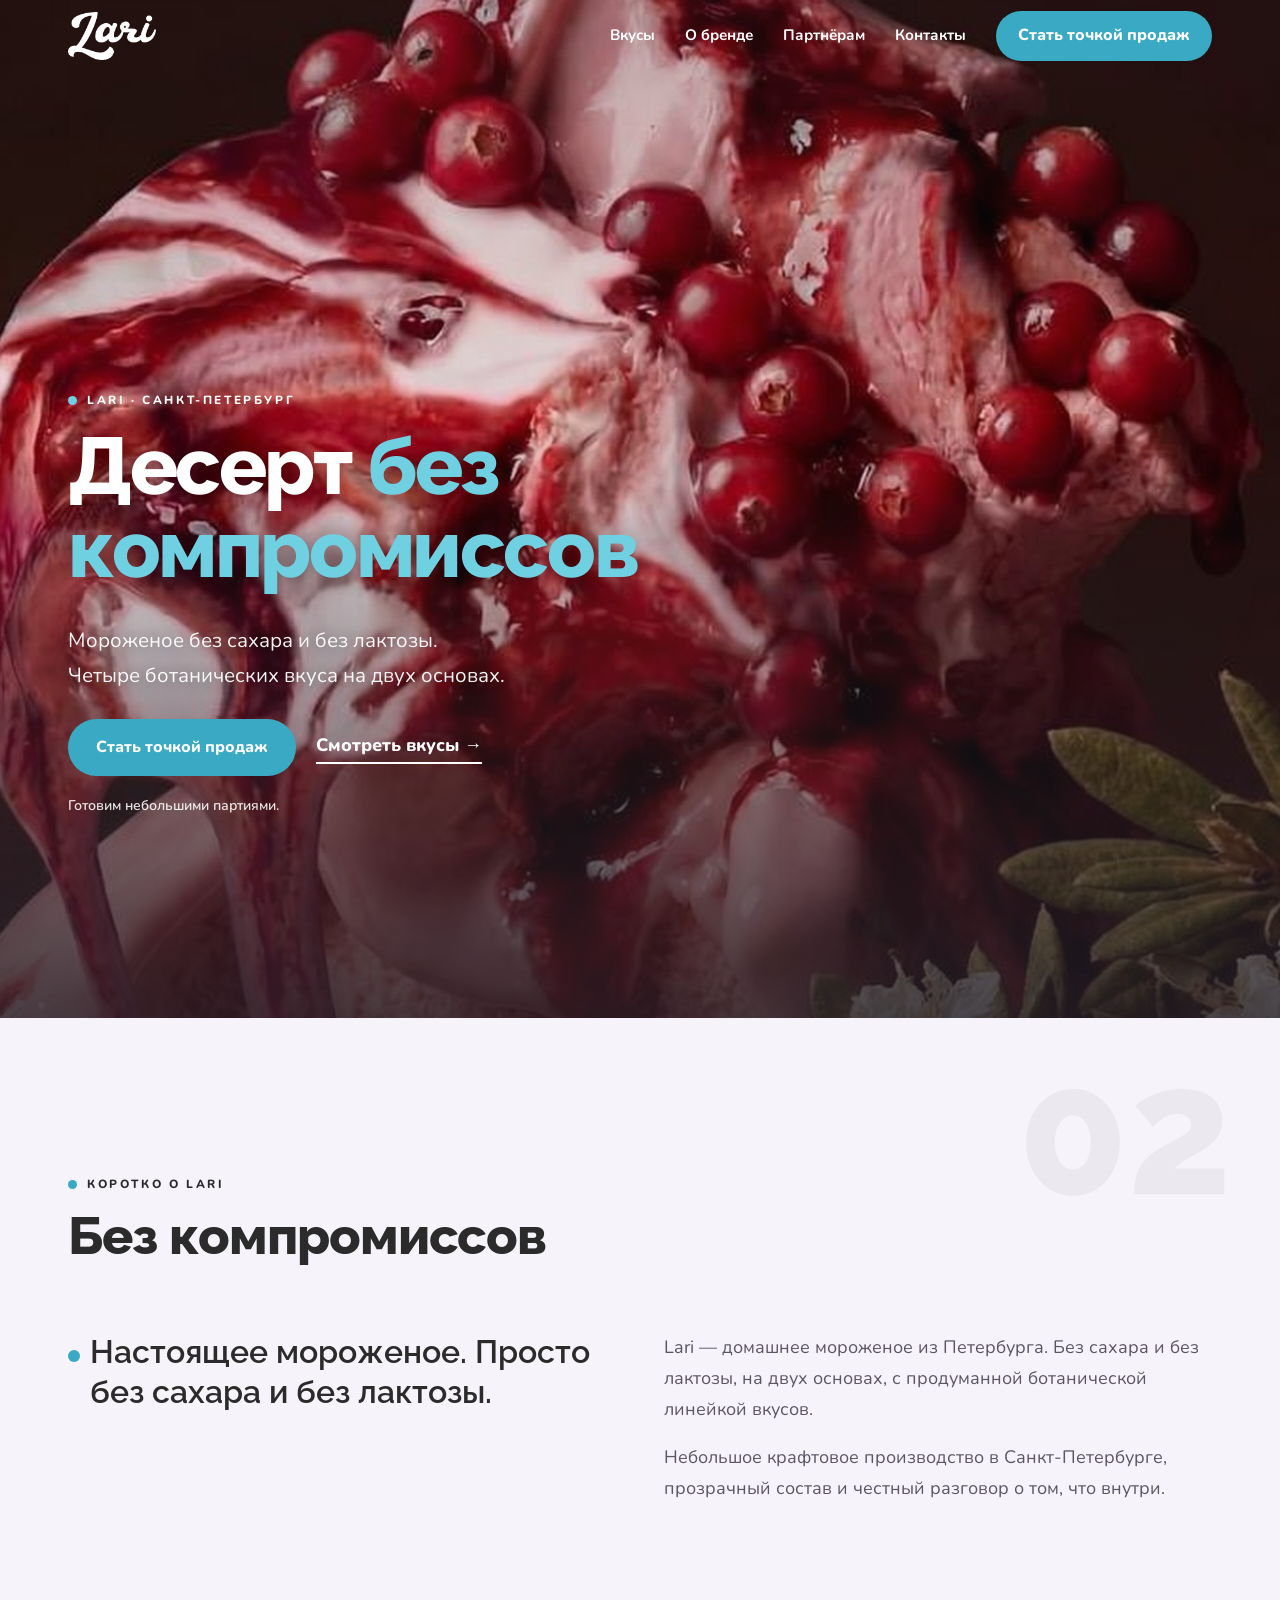
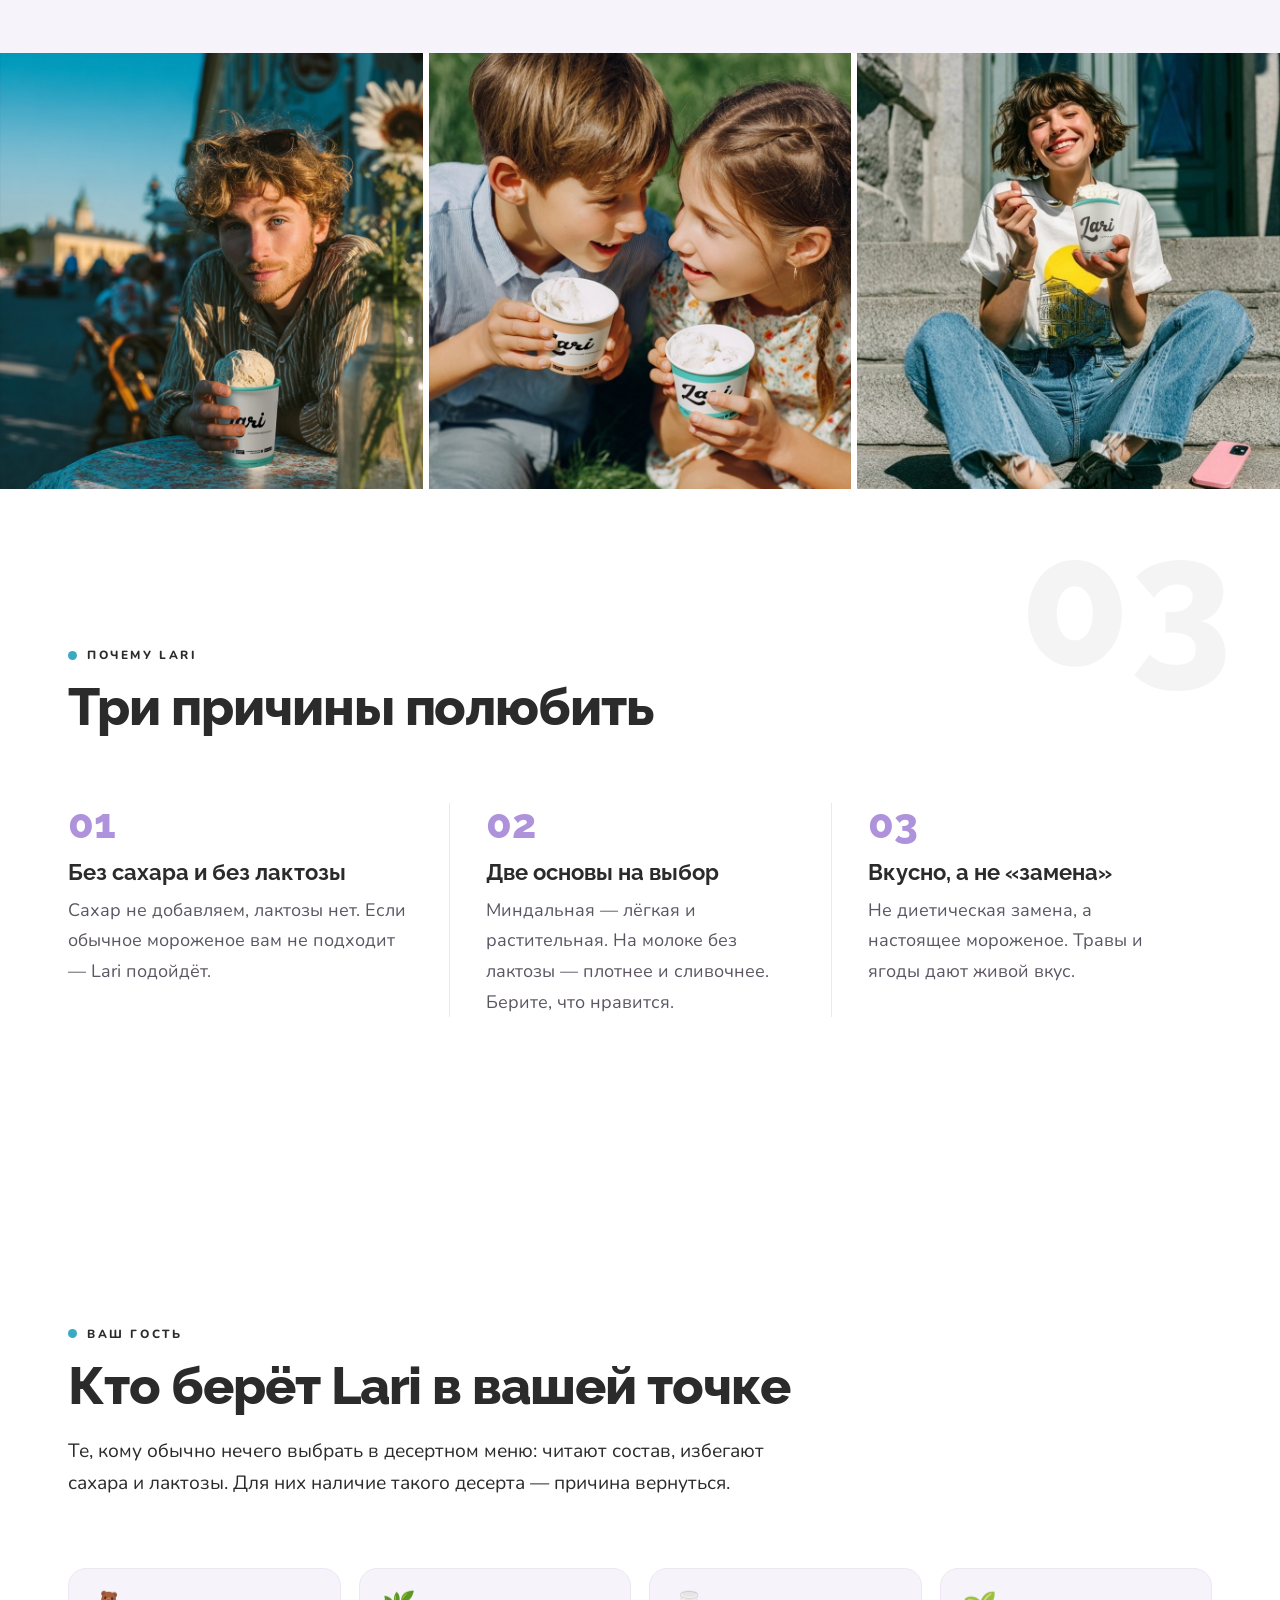
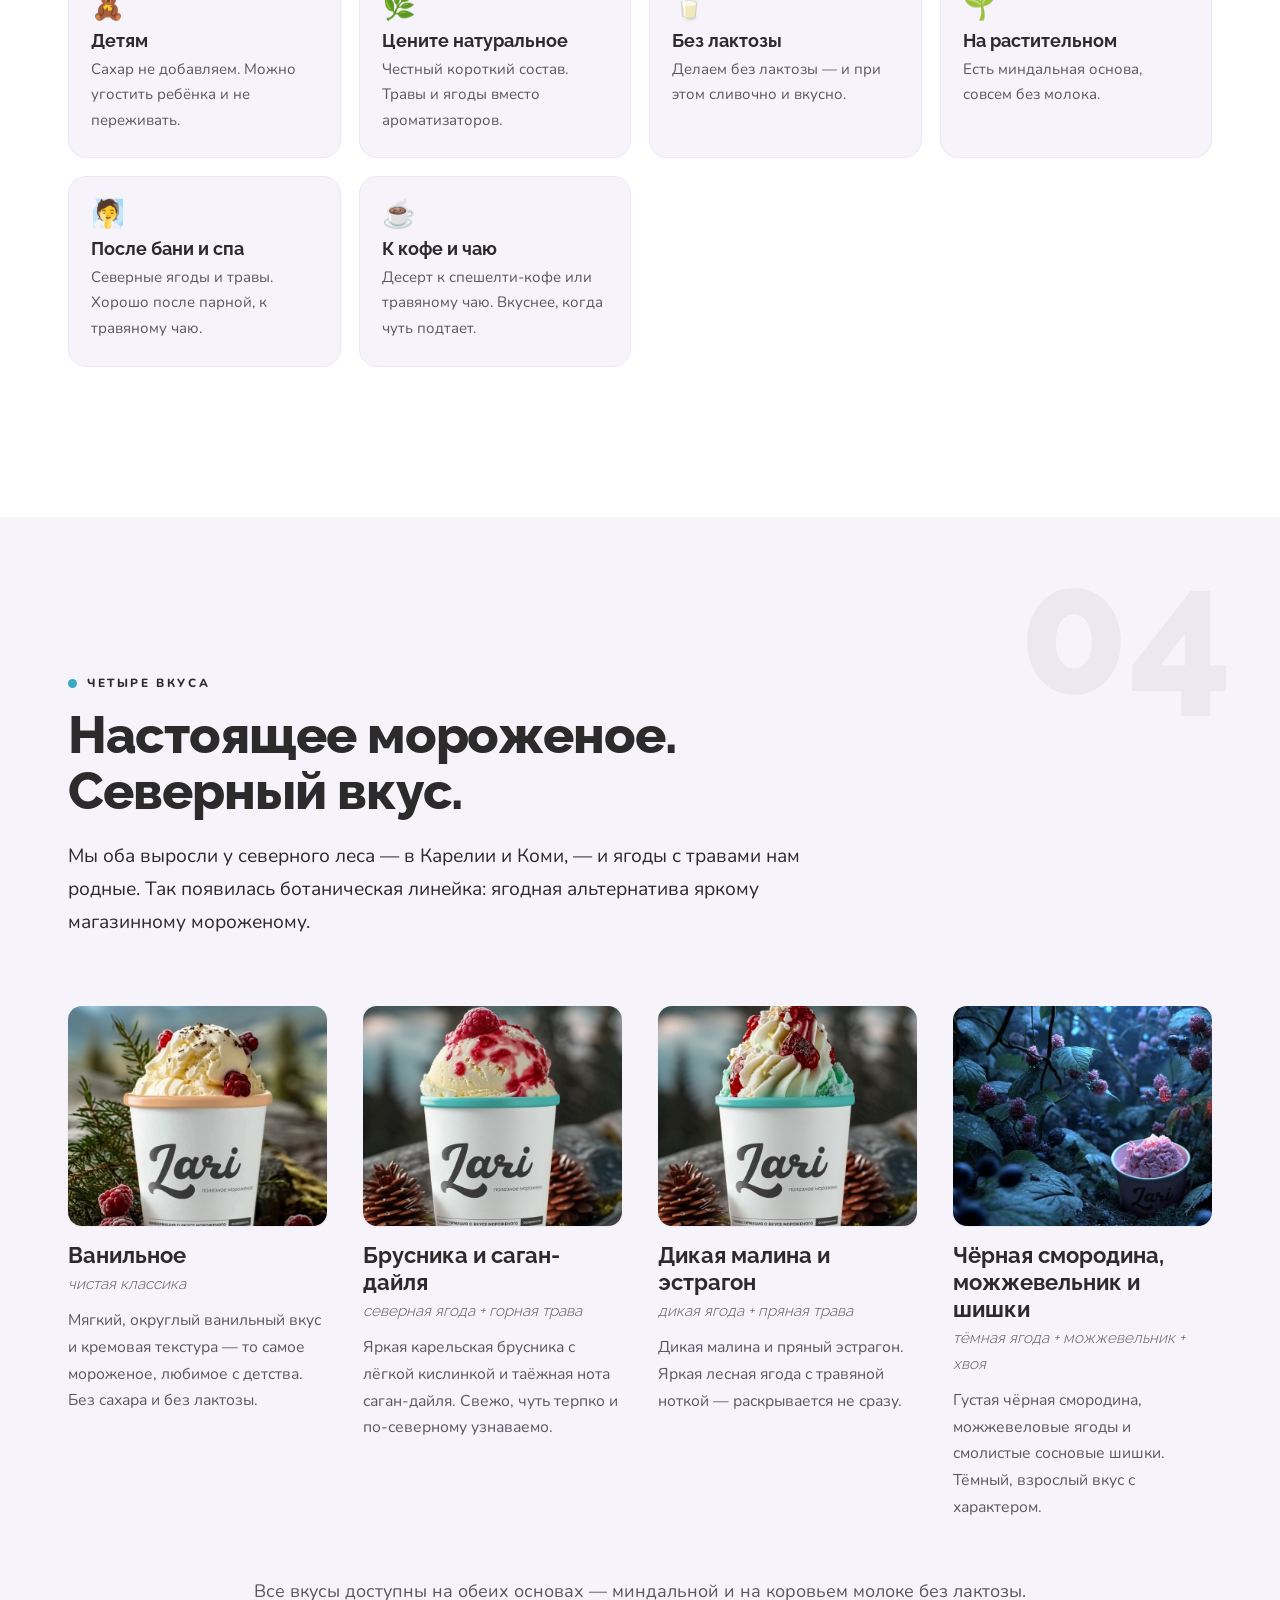
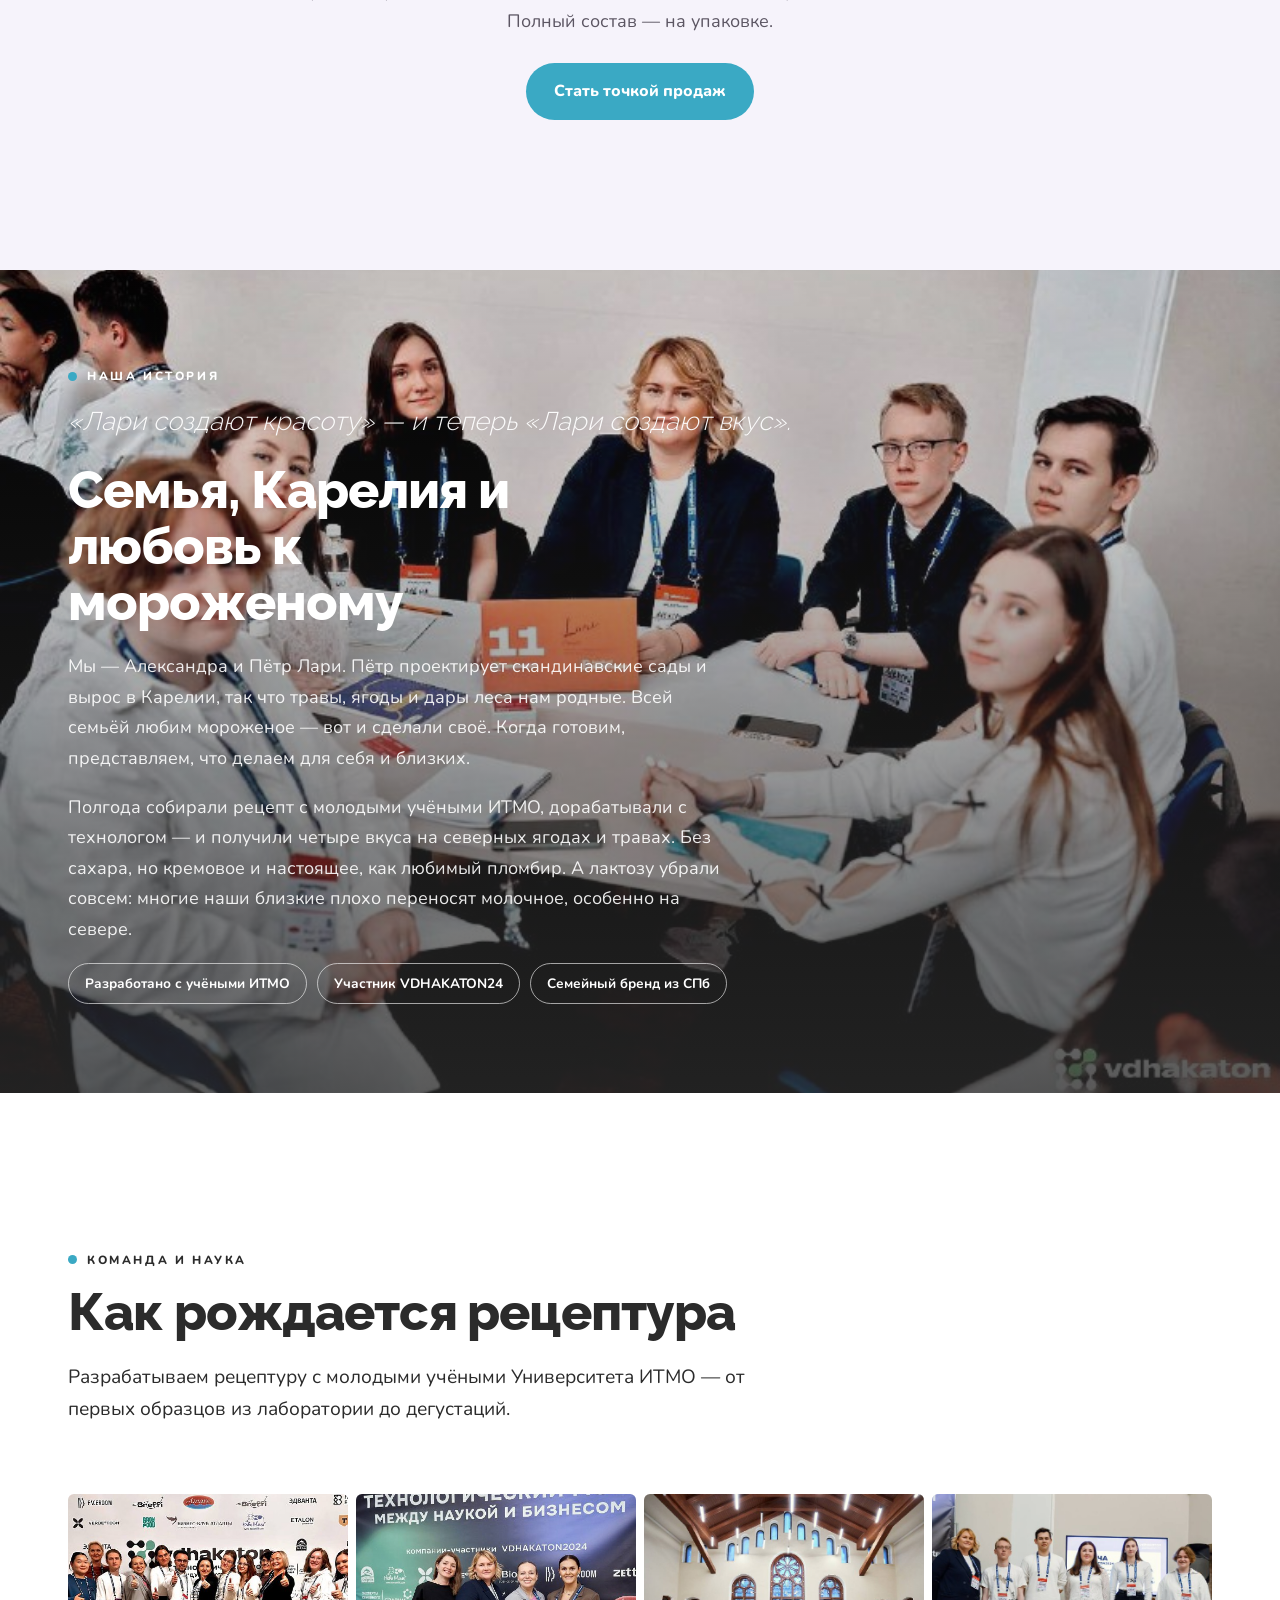
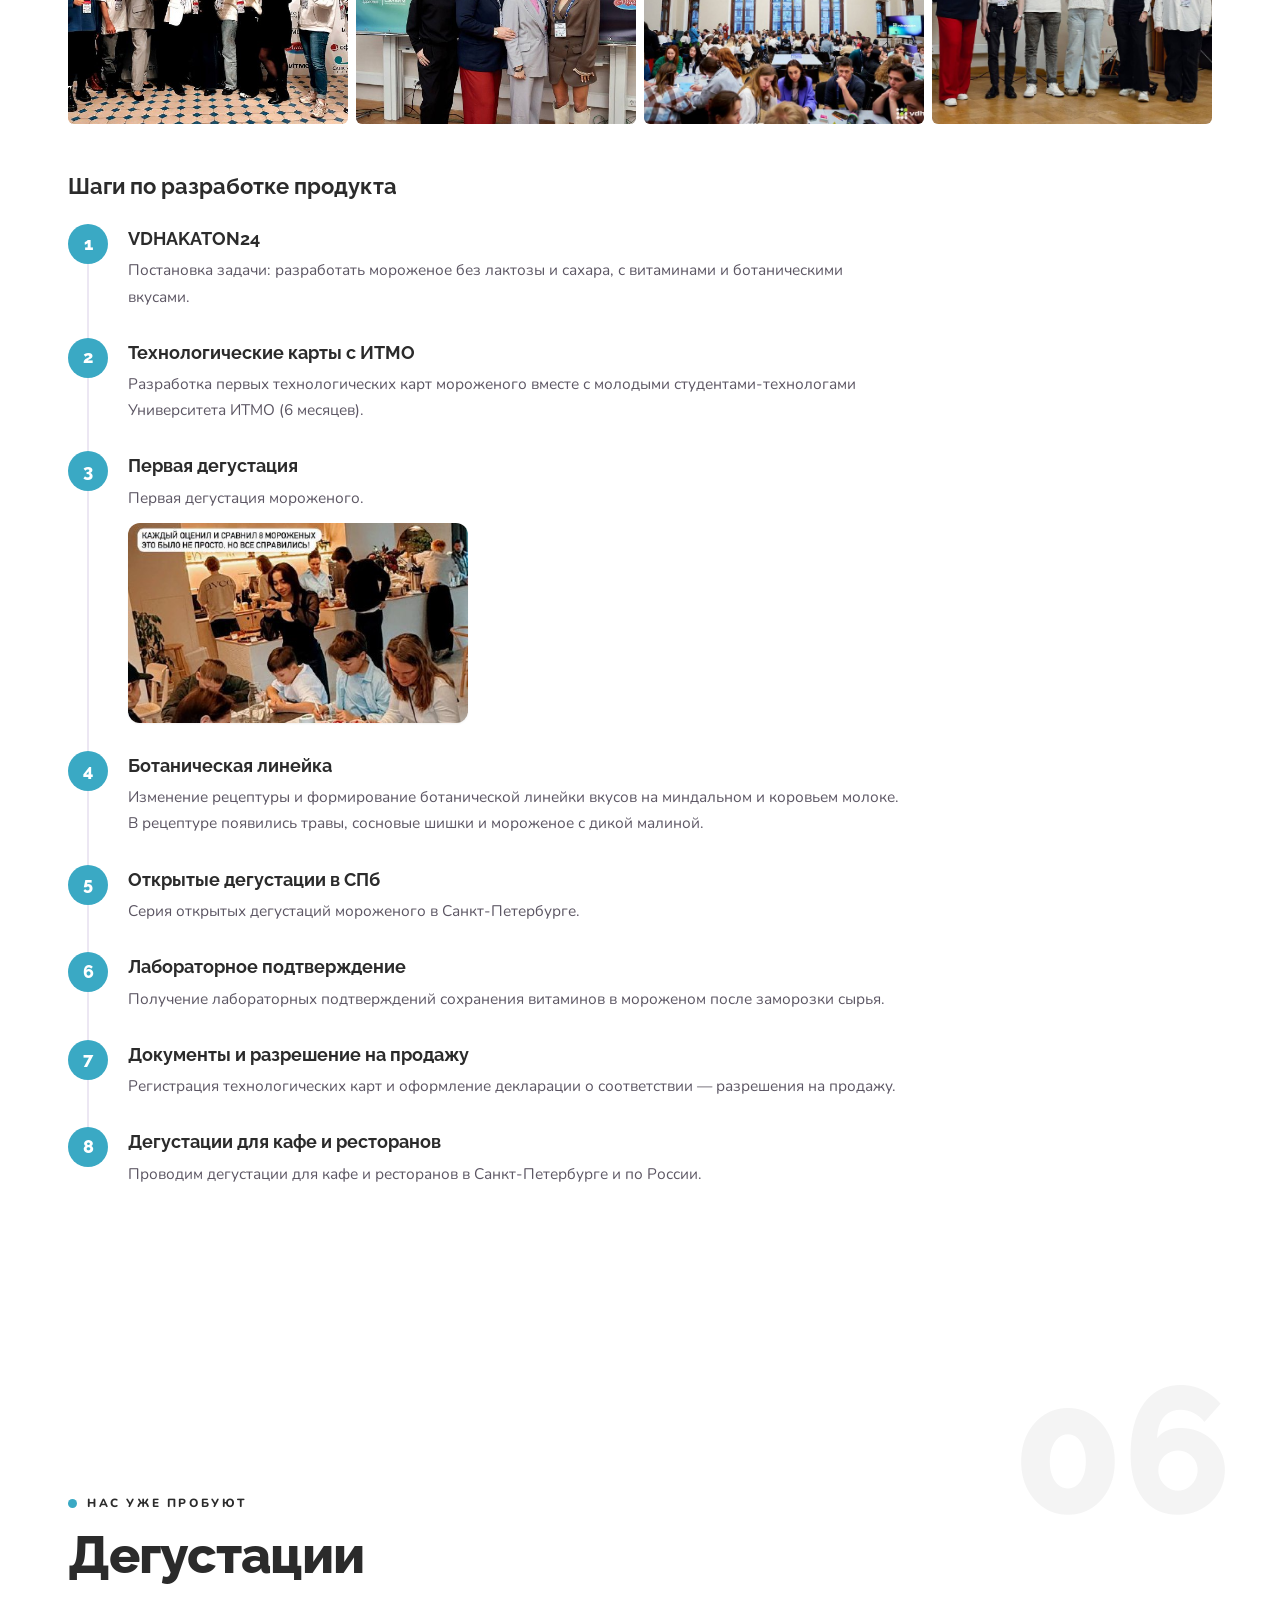
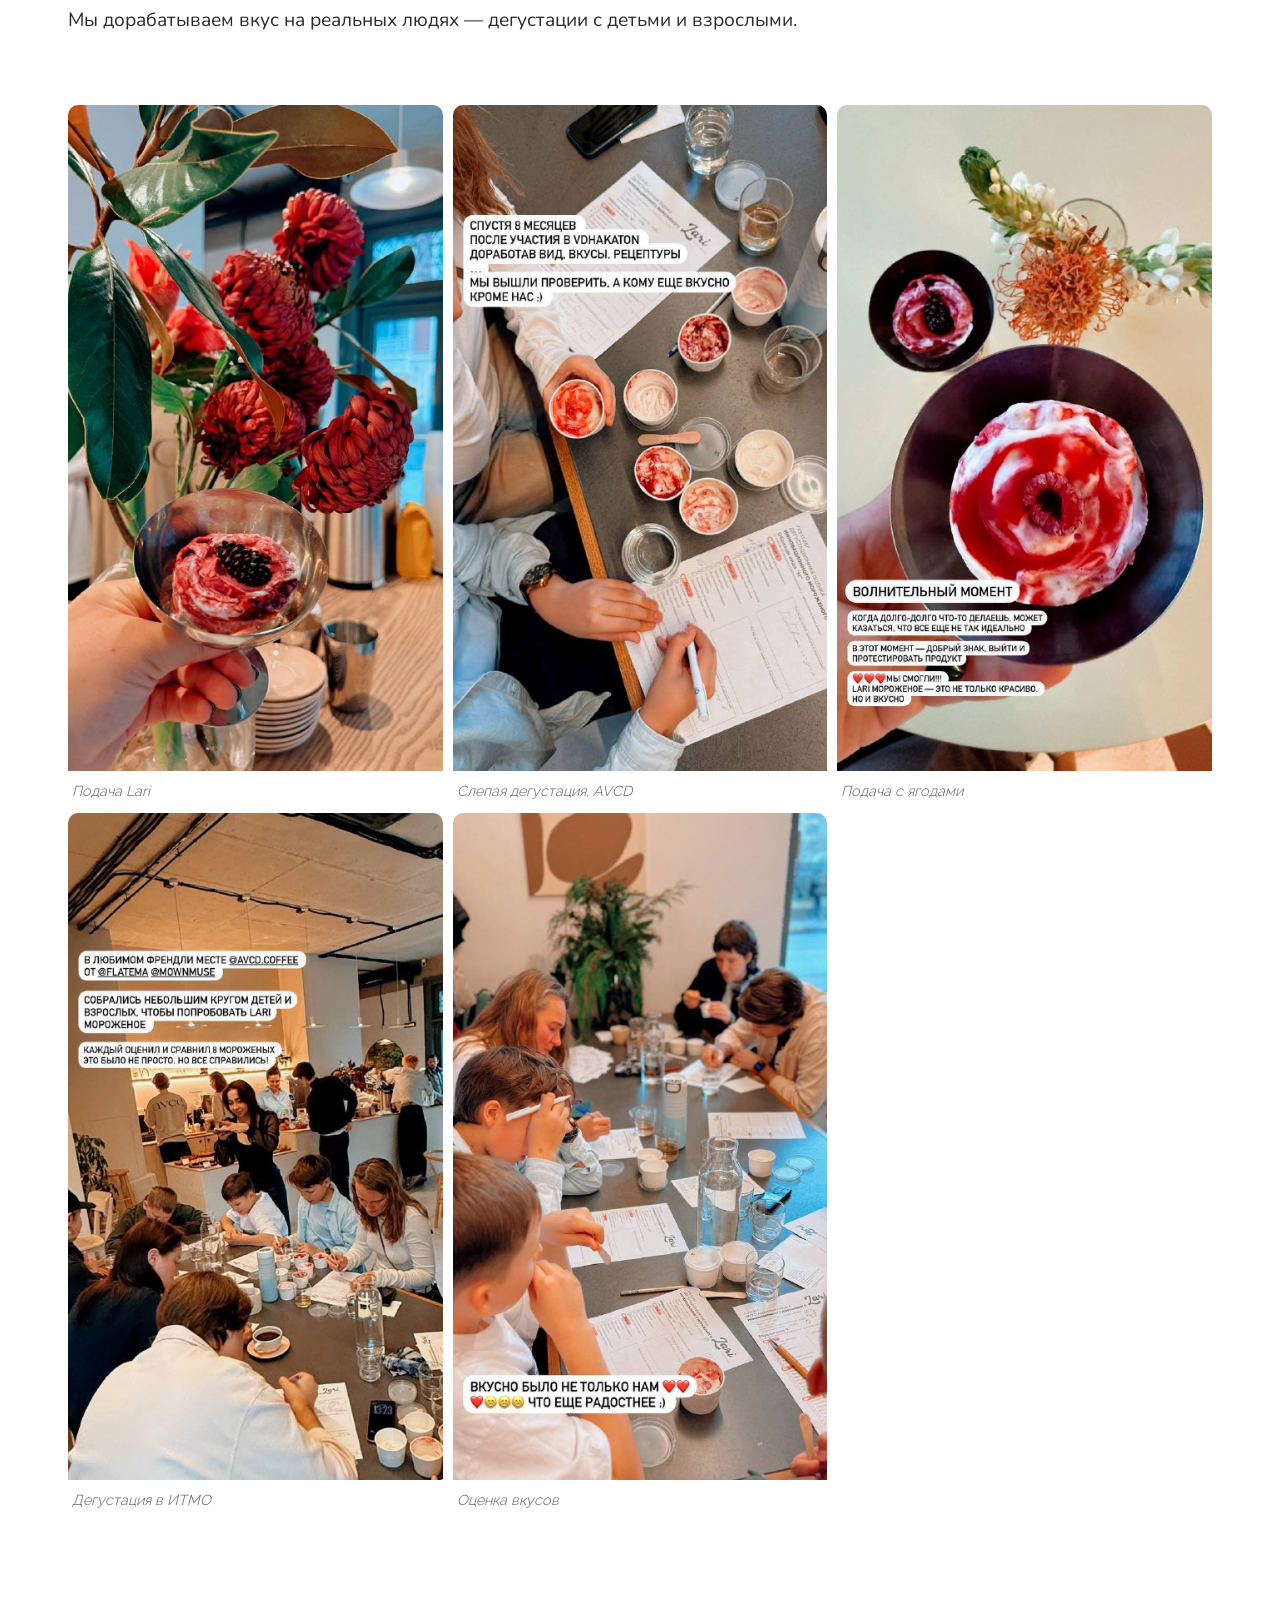
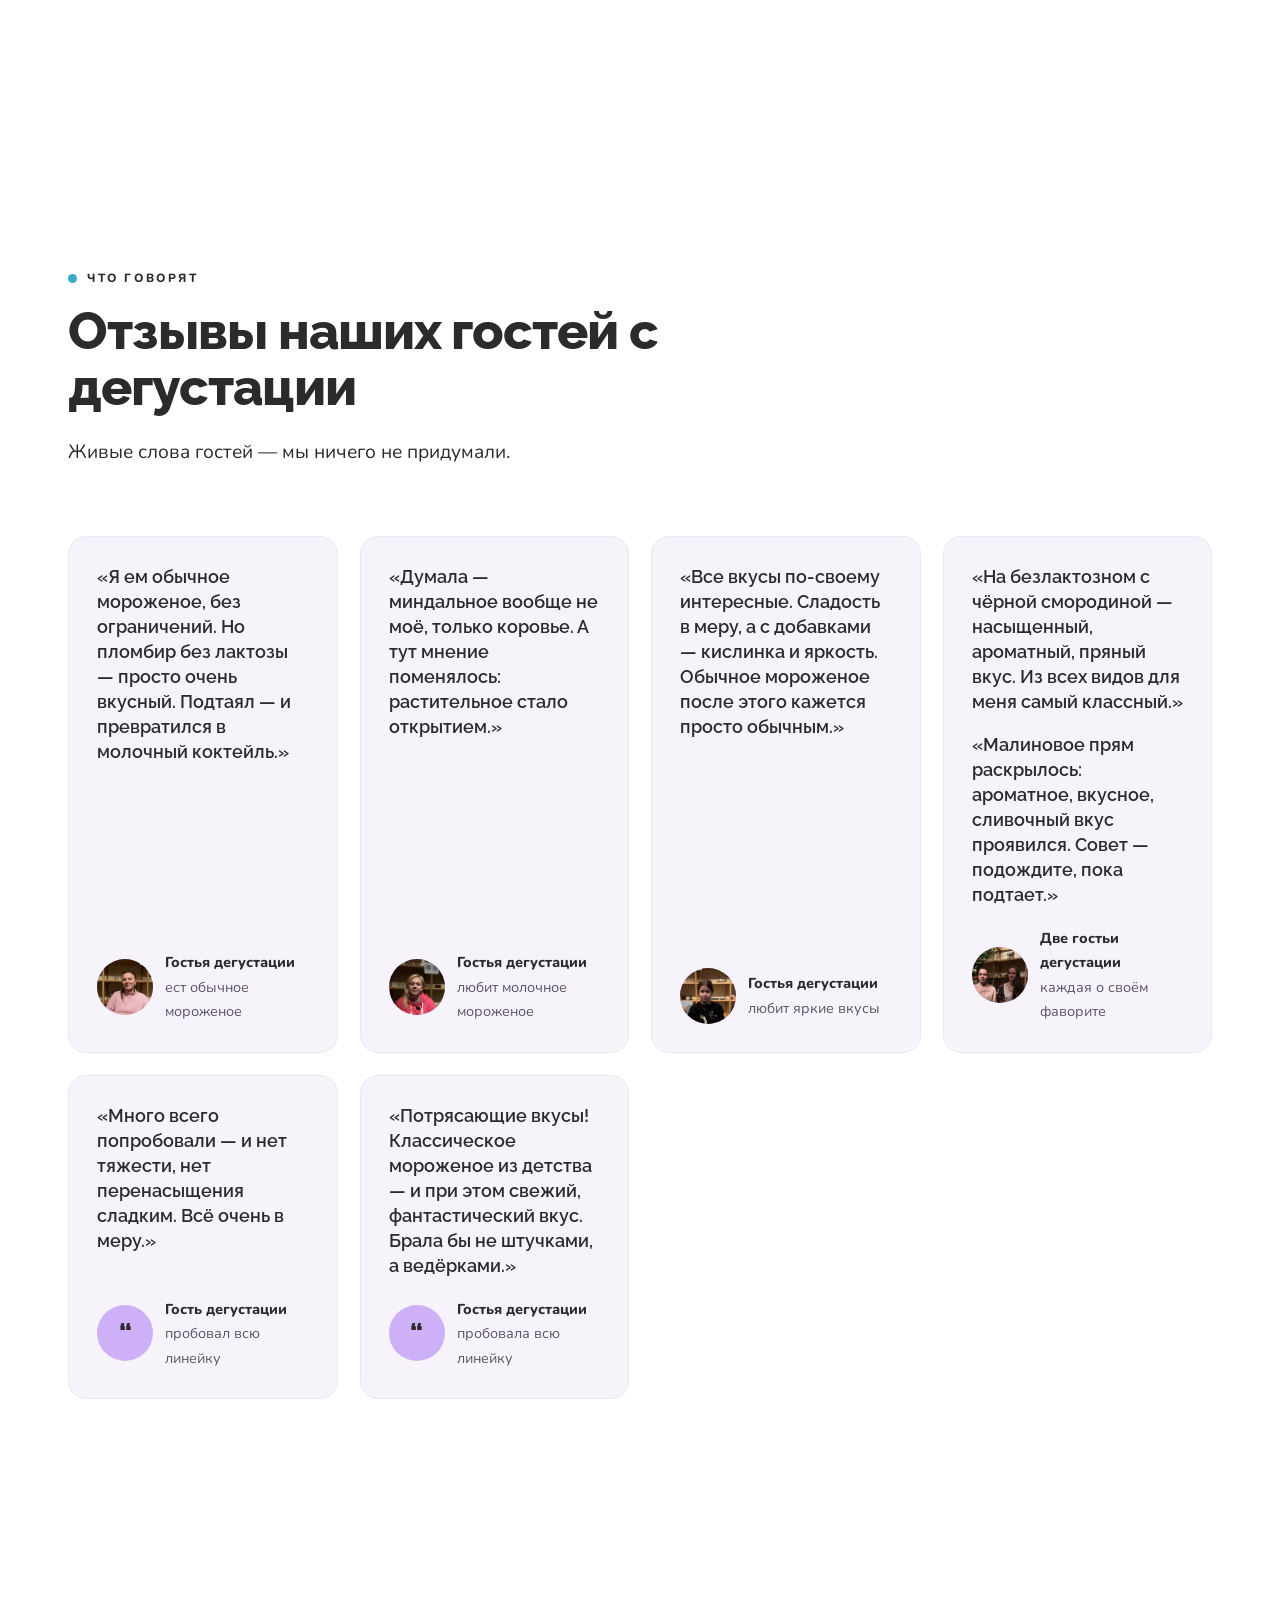
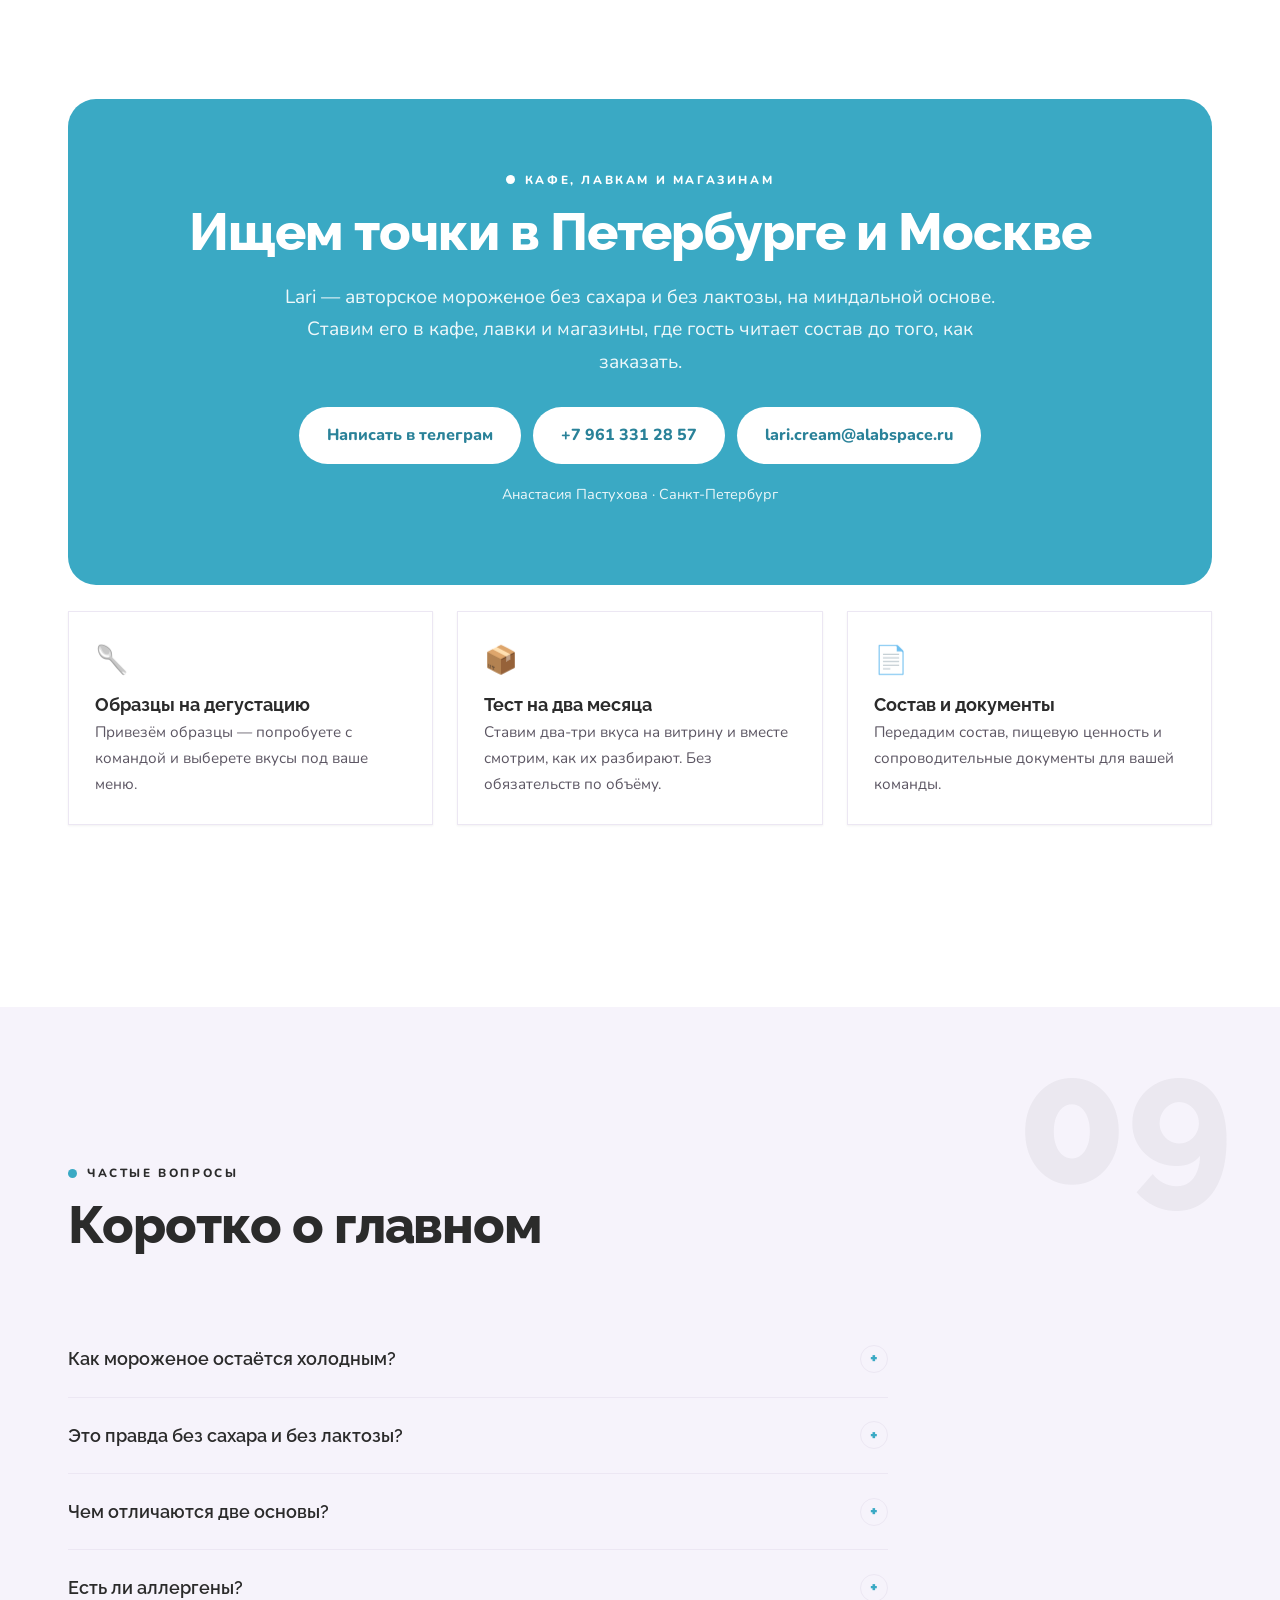
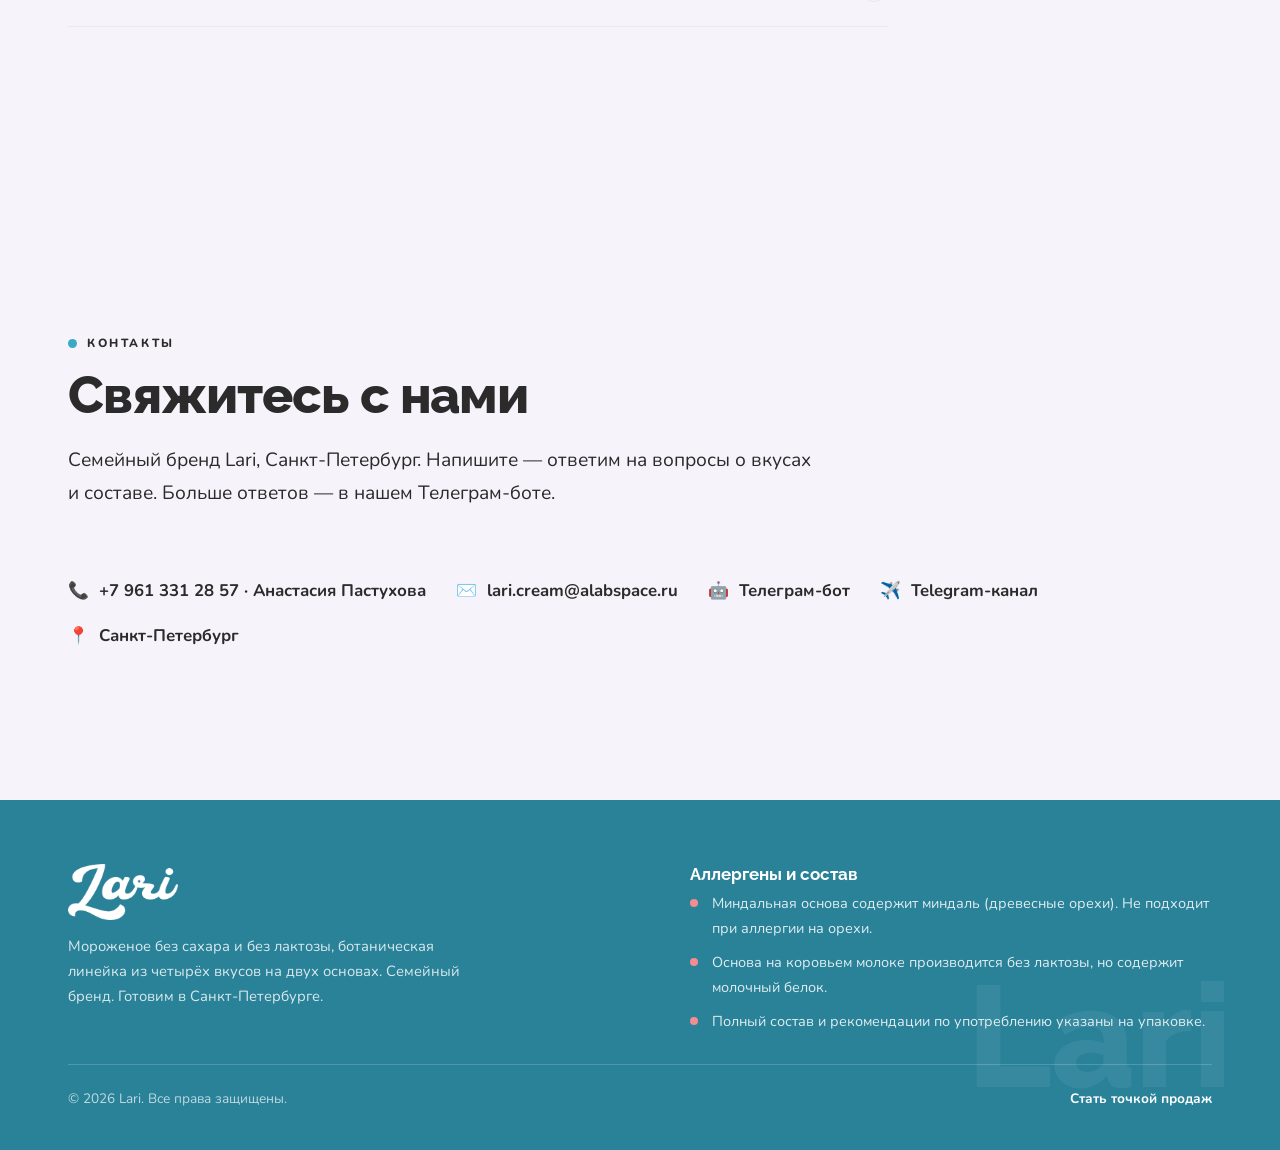
==== commit 37c1136d: "Сайт переведён на B2B: убраны прямые продажи, раздел для точек стал главным — убрана секция «Как поп" ====
--- a/index.html
+++ b/index.html
@@ -382,9 +382,9 @@
       <nav class="nav" id="primaryNav" aria-label="Основная навигация">
         <a class="navlink" href="#flavors">Вкусы</a>
         <a class="navlink" href="#story">О бренде</a>
-        <a class="navlink" href="#how">Как попробовать</a>
+        <a class="navlink" href="#partners">Партнёрам</a>
         <a class="navlink" href="#contacts">Контакты</a>
-        <a class="btn btn-primary" href="#availability" style="padding:11px 22px;">Узнать о наличии</a>
+        <a class="btn btn-primary" href="#partners" style="padding:11px 22px;">Стать точкой продаж</a>
       </nav>
     </div>
   </header>
@@ -400,7 +400,7 @@
         <h1>Десерт <span class="mint">без компромиссов</span></h1>
         <p class="hero-sub">Мороженое без сахара и без лактозы.<br>Четыре ботанических вкуса на двух основах.</p>
         <div class="hero-cta">
-          <a class="btn btn-primary" href="#availability">Узнать о наличии</a>
+          <a class="btn btn-primary" href="#partners">Стать точкой продаж</a>
           <a class="link-arrow" href="#flavors">Смотреть вкусы →</a>
         </div>
         <p class="scarce">Готовим небольшими партиями.</p>
@@ -449,15 +449,13 @@
     <!-- AUDIENCES / WHO -->
     <section id="who">
       <div class="wrap">
-        <div class="section-head"><span class="eyebrow"><span class="dot"></span>Для кого</span><h2>Просто вкусное мороженое</h2><p class="lead">Главное — это вкусно. А ещё — без сахара и без лактозы, с честным составом.</p></div>
+        <div class="section-head"><span class="eyebrow"><span class="dot"></span>Ваш гость</span><h2>Кто берёт Lari в вашей точке</h2><p class="lead">Те, кому обычно нечего выбрать в десертном меню: читают состав, избегают сахара и лактозы. Для них наличие такого десерта — причина вернуться.</p></div>
         <div class="who-grid">
-          <article class="who-card"><div class="who-ic" aria-hidden="true">🍦</div><h3>Любите мороженое</h3><p>Настоящее, сливочное, на травах и ягодах. Просто вкусно.</p></article>
           <article class="who-card"><div class="who-ic" aria-hidden="true">🧸</div><h3>Детям</h3><p>Сахар не добавляем. Можно угостить ребёнка и не переживать.</p></article>
           <article class="who-card"><div class="who-ic" aria-hidden="true">🌿</div><h3>Цените натуральное</h3><p>Честный короткий состав. Травы и ягоды вместо ароматизаторов.</p></article>
           <article class="who-card"><div class="who-ic" aria-hidden="true">🥛</div><h3>Без лактозы</h3><p>Делаем без лактозы — и при этом сливочно и вкусно.</p></article>
           <article class="who-card"><div class="who-ic" aria-hidden="true">🌱</div><h3>На растительном</h3><p>Есть миндальная основа, совсем без молока.</p></article>
           <article class="who-card"><div class="who-ic" aria-hidden="true">🧖</div><h3>После бани и спа</h3><p>Северные ягоды и травы. Хорошо после парной, к травяному чаю.</p></article>
-          <article class="who-card"><div class="who-ic" aria-hidden="true">🎁</div><h3>В подарок</h3><p>Ассорти из четырёх вкусов — красиво подарить и удивить необычным.</p></article>
           <article class="who-card"><div class="who-ic" aria-hidden="true">☕</div><h3>К кофе и чаю</h3><p>Десерт к спешелти-кофе или травяному чаю. Вкуснее, когда чуть подтает.</p></article>
         </div>
       </div>
@@ -497,7 +495,7 @@
 
         <div class="bases">
           <p>Все вкусы доступны на обеих основах — миндальной и на коровьем молоке без лактозы. Полный состав — на упаковке.</p>
-          <div style="text-align:center;margin-top:26px;"><a class="btn btn-primary" href="#availability">Узнать о наличии</a></div>
+          <div style="text-align:center;margin-top:26px;"><a class="btn btn-primary" href="#partners">Стать точкой продаж</a></div>
         </div>
       </div>
     </section>
@@ -593,34 +591,25 @@
       </div>
     </section>
 
-    <!-- HOW -->
-    <section id="how" class="snow">
-      <span class="wm" aria-hidden="true">07</span>
-      <div class="wrap">
-        <div class="section-head"><span class="eyebrow"><span class="dot"></span>Как попробовать</span><h2>Готовим небольшими партиями</h2></div>
-        <div class="steps">
-          <div class="step"><div class="num">01</div><h3>Выберите вкусы и основу</h3><p>Любимые вкусы и основу (миндальную или на коровьем молоке без лактозы). Можно собрать набор из четырёх вкусов.</p></div>
-          <div class="step"><div class="num">02</div><h3>Напишите нам</h3><p>Расскажем, какие вкусы есть сейчас, и ответим на вопросы о составе.</p></div>
-          <div class="step"><div class="num">03</div><h3>Договоримся о деталях</h3><p>Обсудим удобное время и способ передачи — по Санкт-Петербургу возим в термобоксах.</p></div>
-        </div>
-        <div class="facts-row"><span>Небольшие партии</span><span class="sep"></span><span>Санкт-Петербург</span></div>
-        <a class="btn btn-primary" href="#availability">Узнать о наличии</a>
-      </div>
-    </section>
-
-    <!-- ORDER -->
-    <section id="availability">
+    <!-- ПАРТНЁРАМ -->
+    <section id="partners">
       <div class="wrap">
         <div class="order-panel">
-          <span class="eyebrow" style="color:#fff;justify-content:center;"><span class="dot" style="background:#fff;"></span>Наличие и вопросы</span>
-          <h2>Узнать о наличии</h2>
-          <p class="lead">Готовим небольшими партиями. Напишите или позвоните — расскажем, какие вкусы есть сейчас, из чего они сделаны и как их попробовать.</p>
+          <span class="eyebrow" style="color:#fff;justify-content:center;"><span class="dot" style="background:#fff;"></span>Кафе, лавкам и магазинам</span>
+          <h2>Ищем точки в Петербурге и Москве</h2>
+          <p class="lead">Lari — авторское мороженое без сахара и без лактозы, на миндальной основе. Ставим его в кафе, лавки и магазины, где гость читает состав до того, как заказать.</p>
           <div class="avail-links">
             <a class="btn btn-white" href="https://t.me/lari_cream_bot" target="_blank" rel="noopener">Написать в телеграм</a>
             <a class="btn btn-white" href="tel:+79613312857">+7 961 331 28 57</a>
             <a class="btn btn-white" href="mailto:lari.cream@alabspace.ru">lari.cream@alabspace.ru</a>
           </div>
           <p class="guarantee">Анастасия&nbsp;Пастухова · <span style="white-space:nowrap">Санкт-Петербург</span></p>
+        </div>
+
+        <div class="partner-grid" style="margin-top:26px">
+          <article class="partner-card"><div class="ic" aria-hidden="true">🥄</div><h3>Образцы на дегустацию</h3><p>Привезём образцы — попробуете с командой и выберете вкусы под ваше меню.</p></article>
+          <article class="partner-card"><div class="ic" aria-hidden="true">📦</div><h3>Тест на два месяца</h3><p>Ставим два-три вкуса на витрину и вместе смотрим, как их разбирают. Без обязательств по объёму.</p></article>
+          <article class="partner-card"><div class="ic" aria-hidden="true">📄</div><h3>Состав и документы</h3><p>Передадим состав, пищевую ценность и сопроводительные документы для вашей команды.</p></article>
         </div>
       </div>
     </section>
@@ -674,12 +663,12 @@
       </div>
       <div class="footer-bottom">
         <span>© 2026 Lari. Все права защищены.</span>
-        <a href="#availability">Узнать о наличии</a>
+        <a href="#partners">Стать точкой продаж</a>
       </div>
     </div>
   </footer>
 
-  <a class="mobile-cta" href="#availability">Узнать о наличии</a>
+  <a class="mobile-cta" href="#partners">Стать точкой продаж</a>
 
   <script>
     // Header scroll state
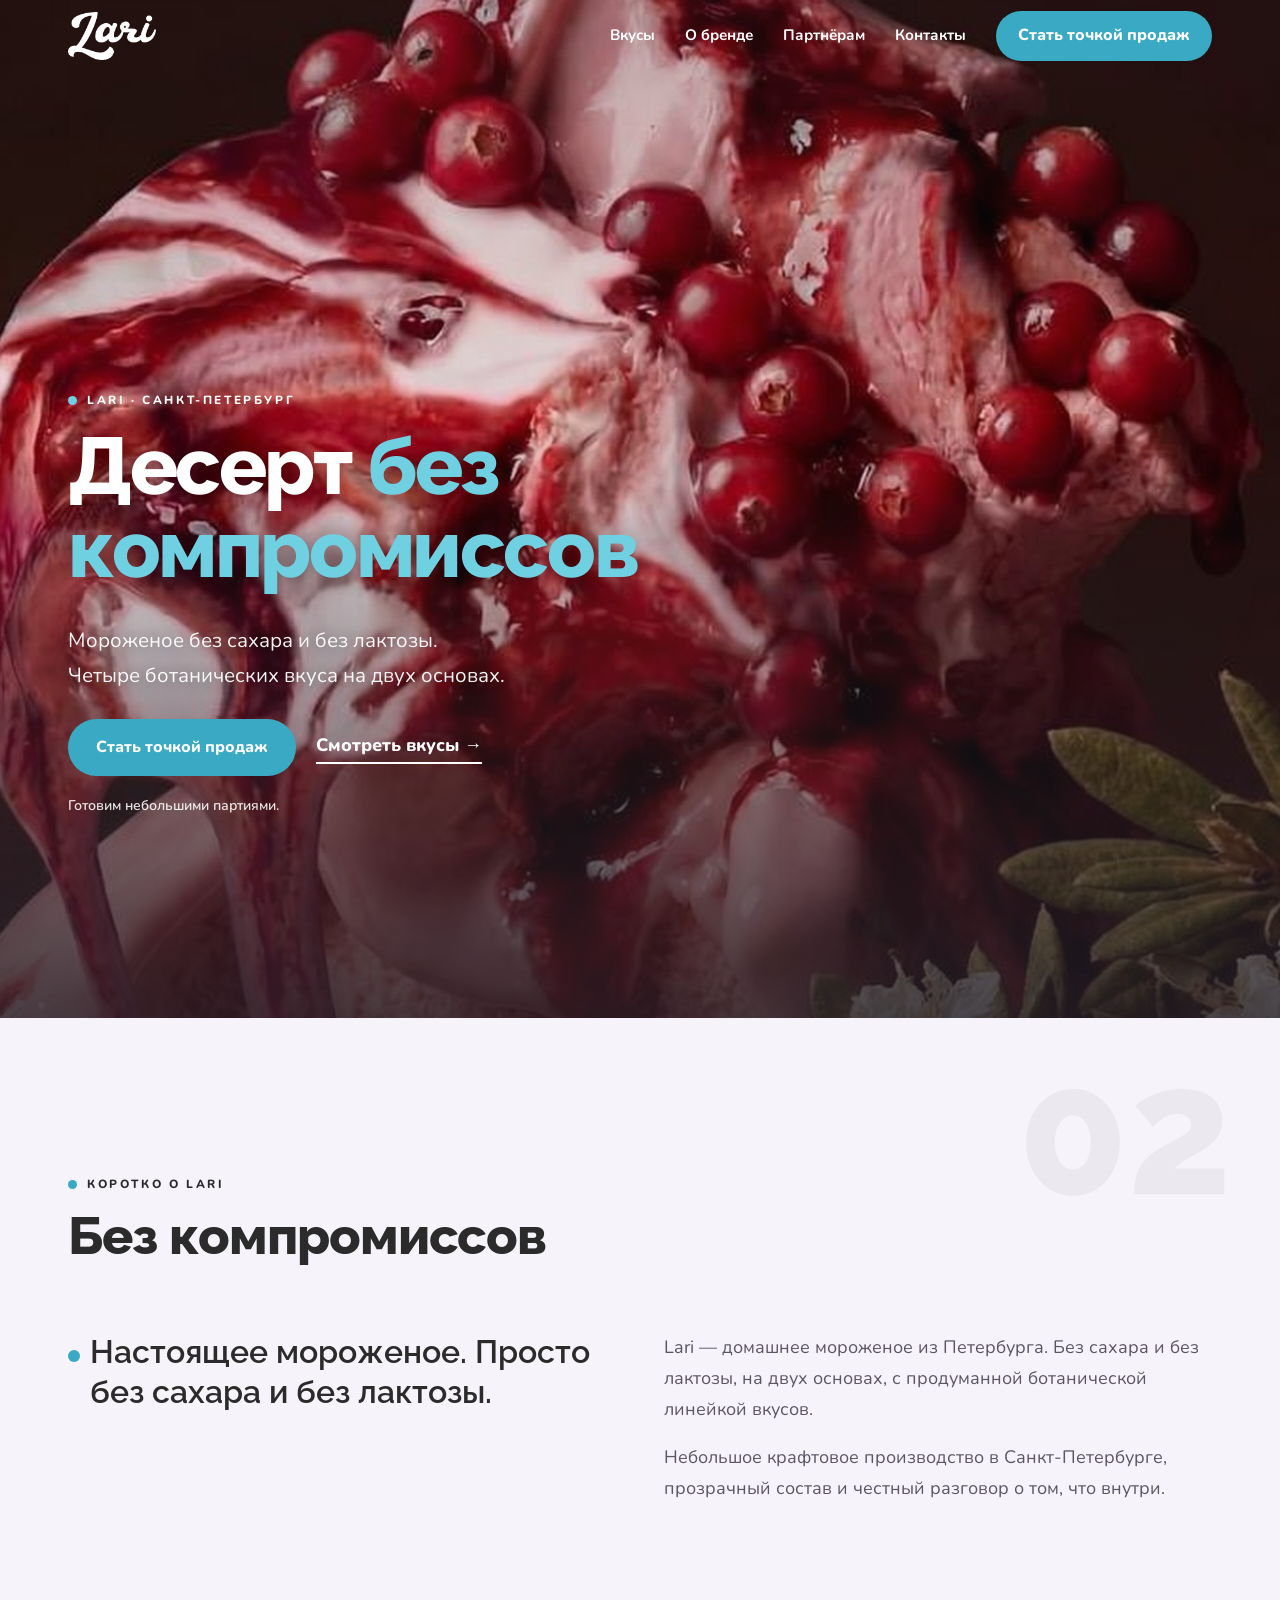
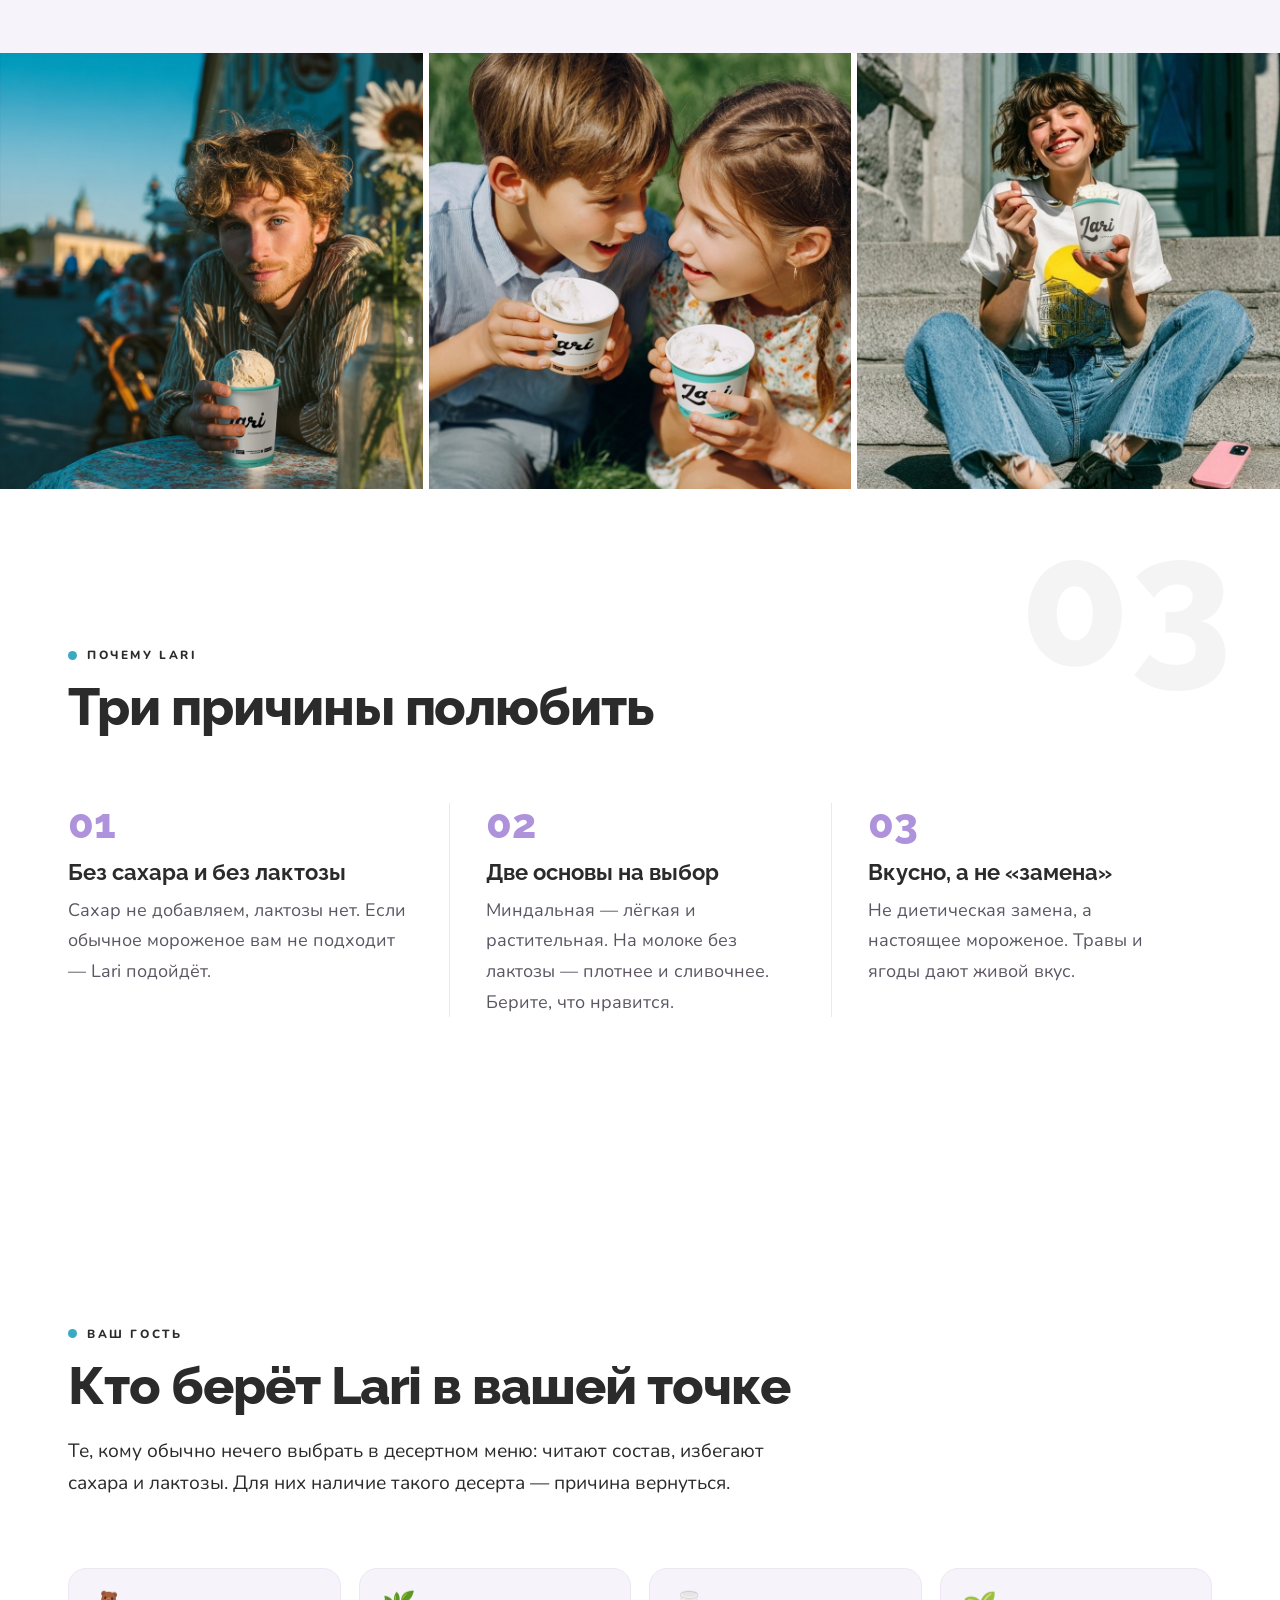
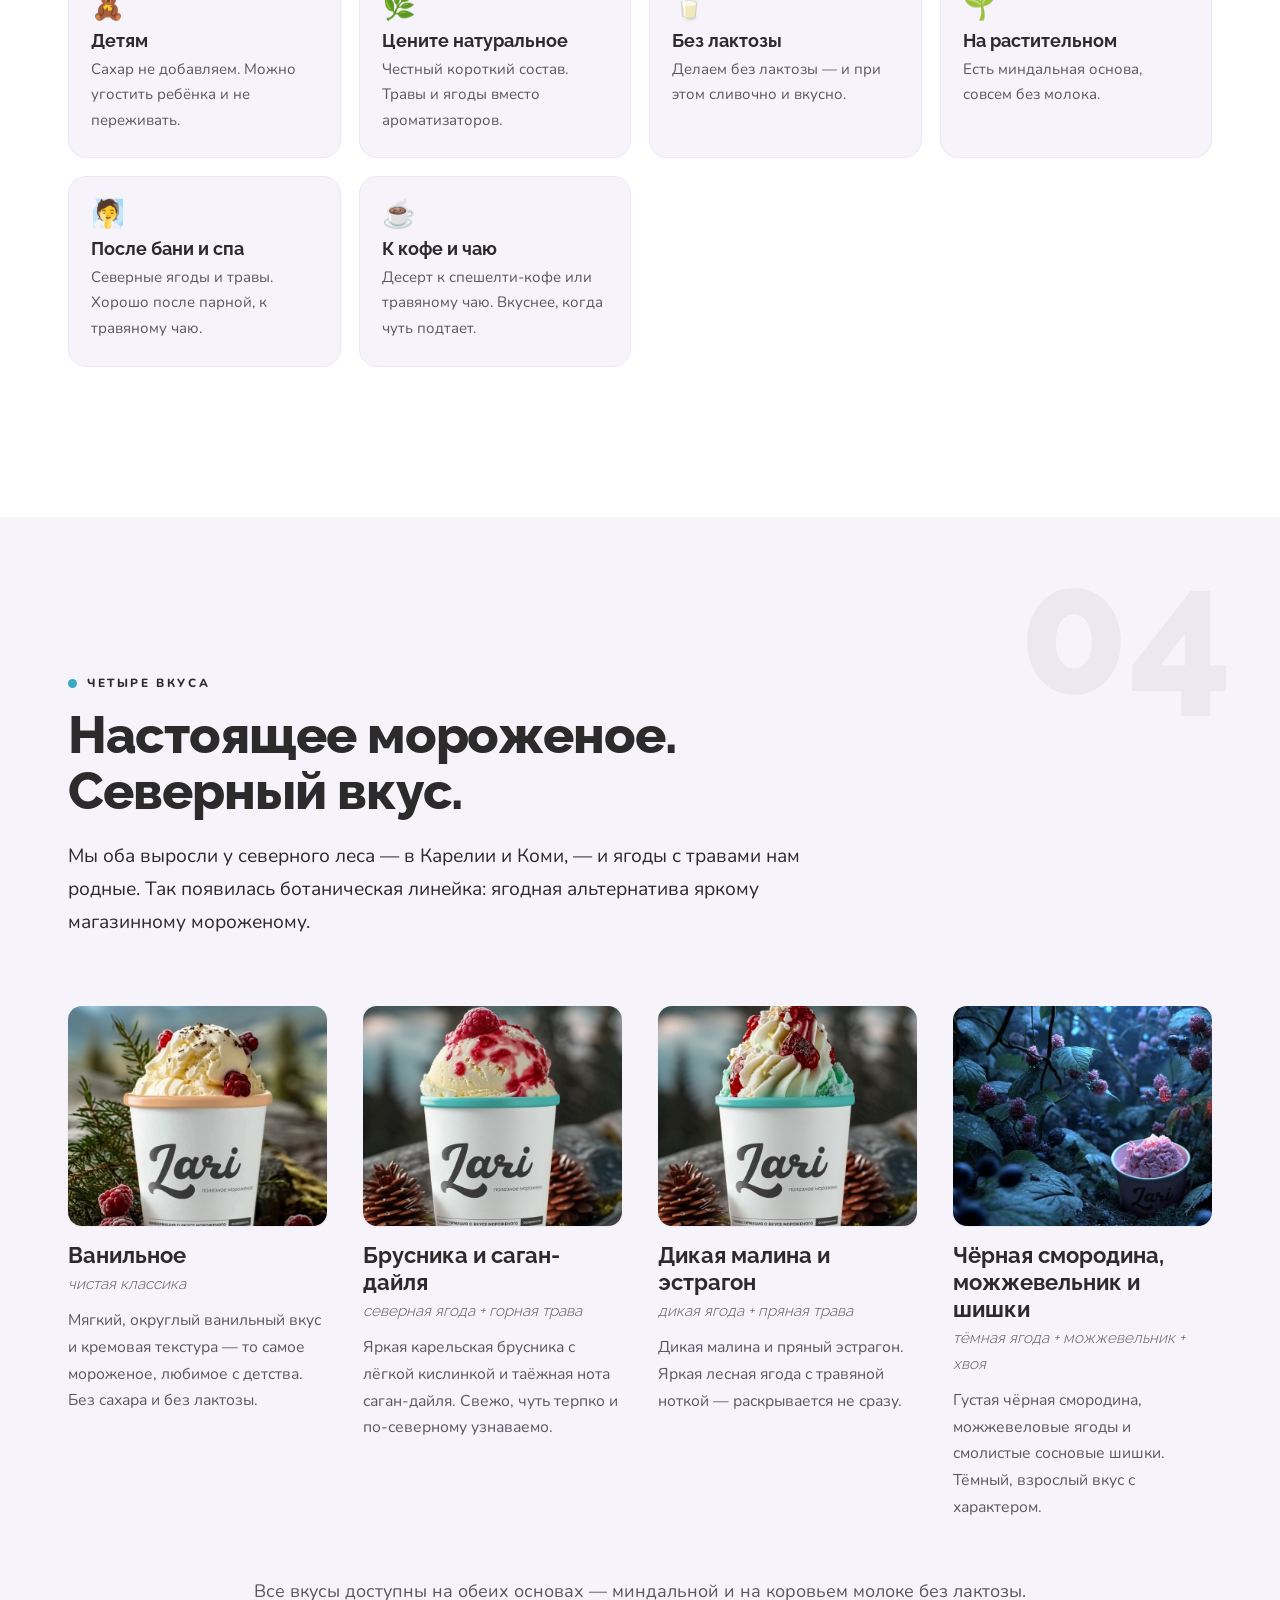
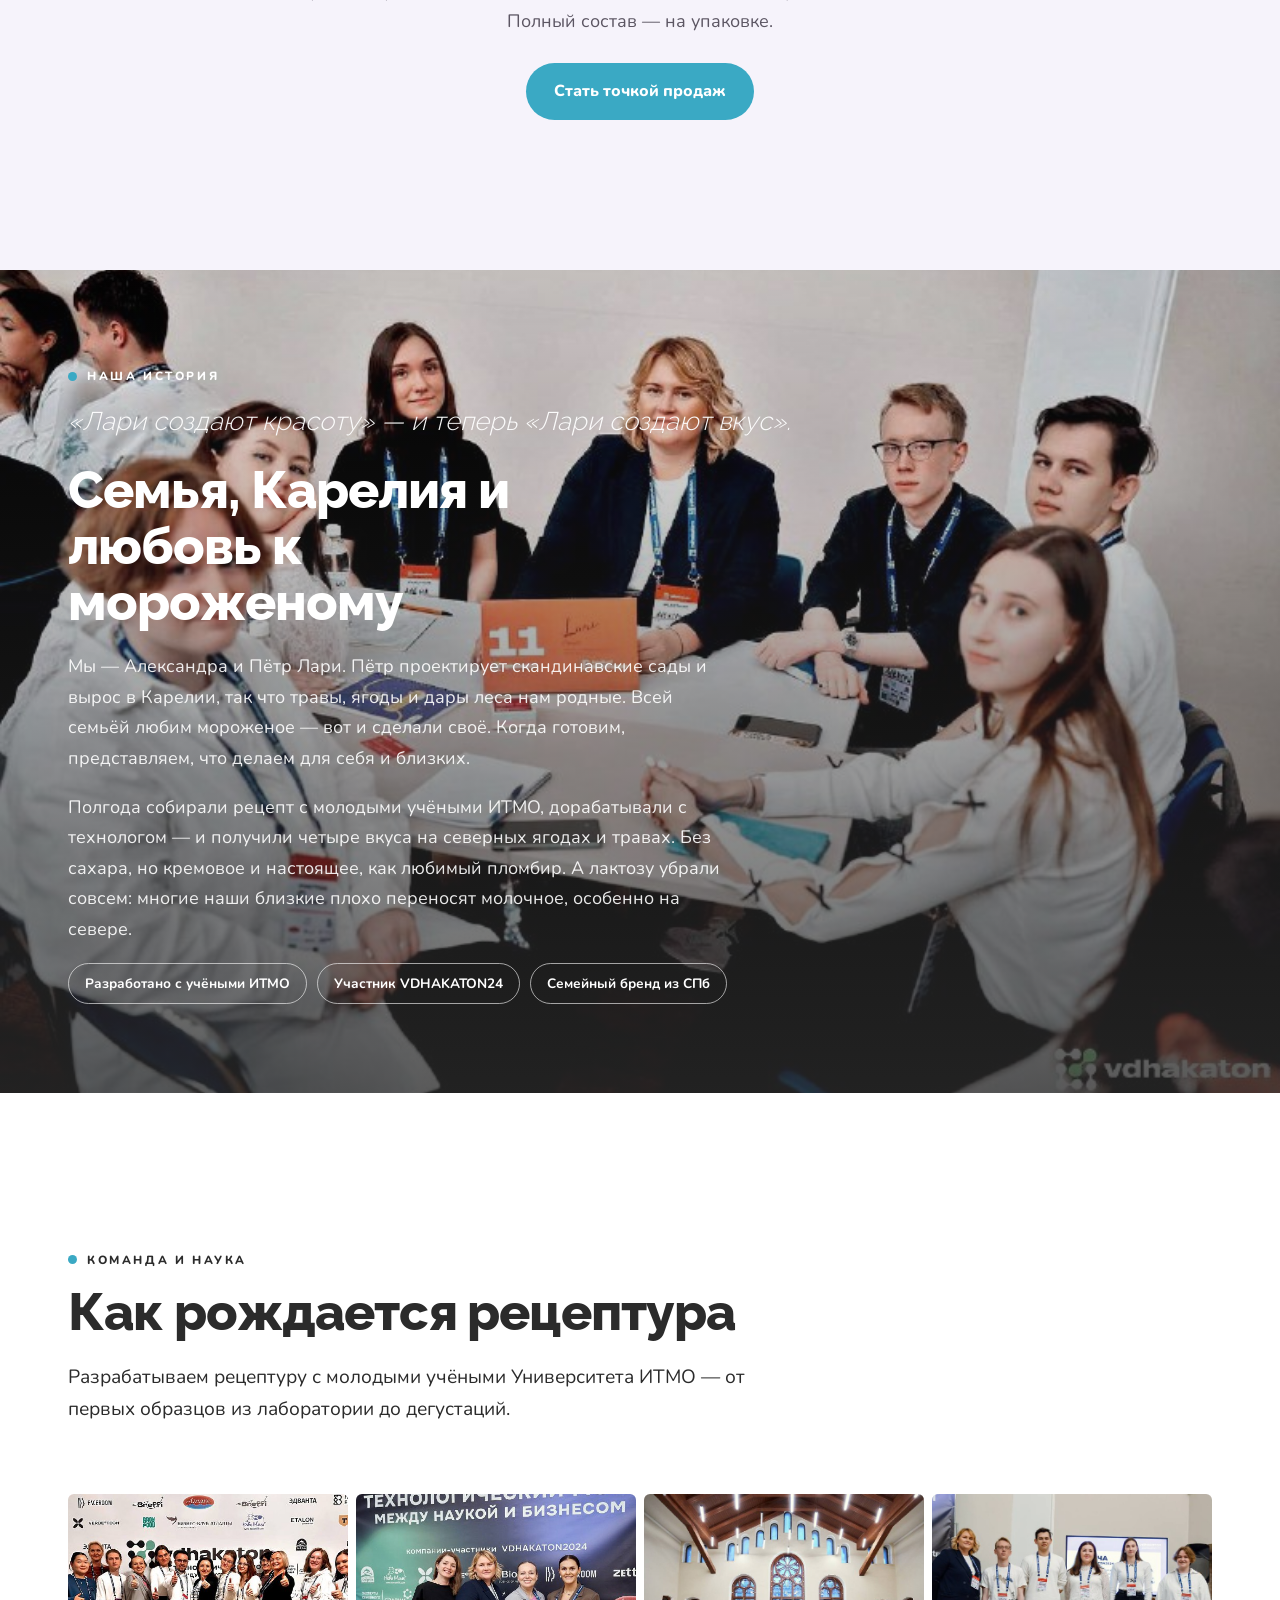
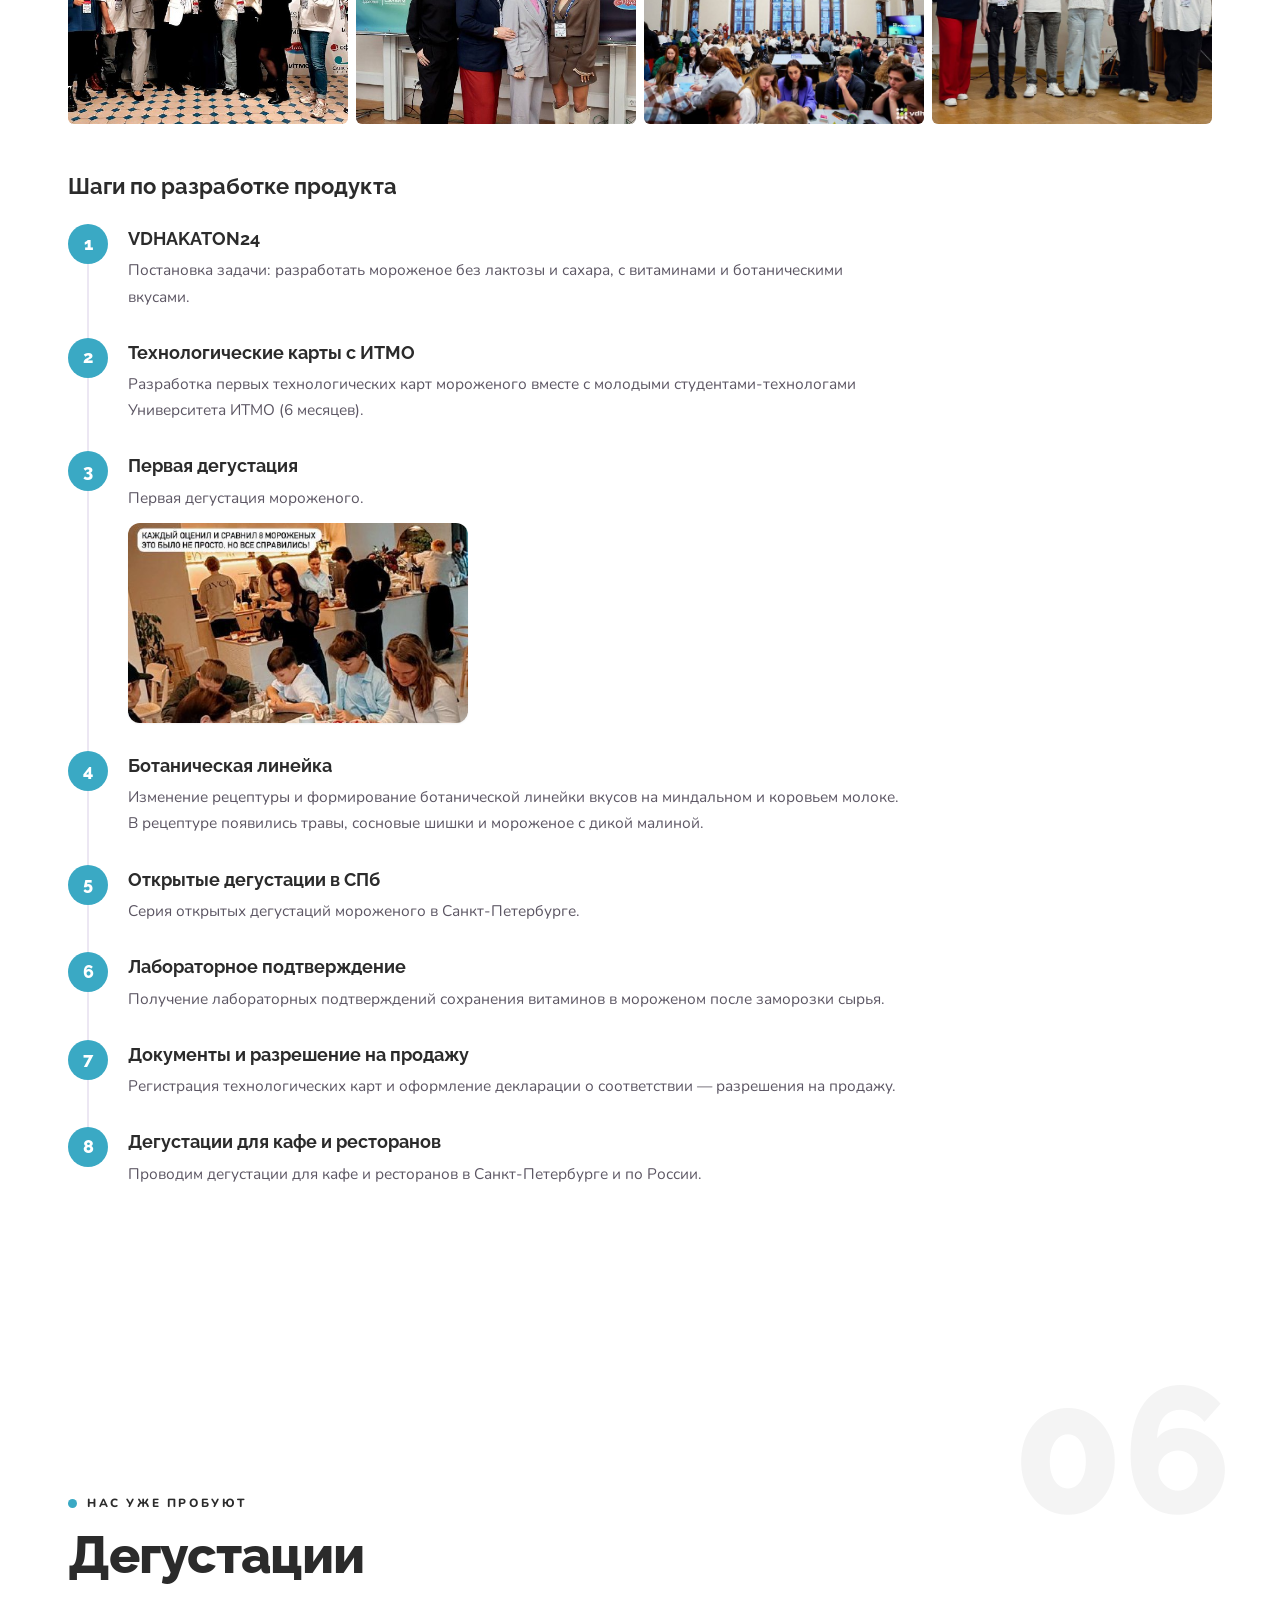
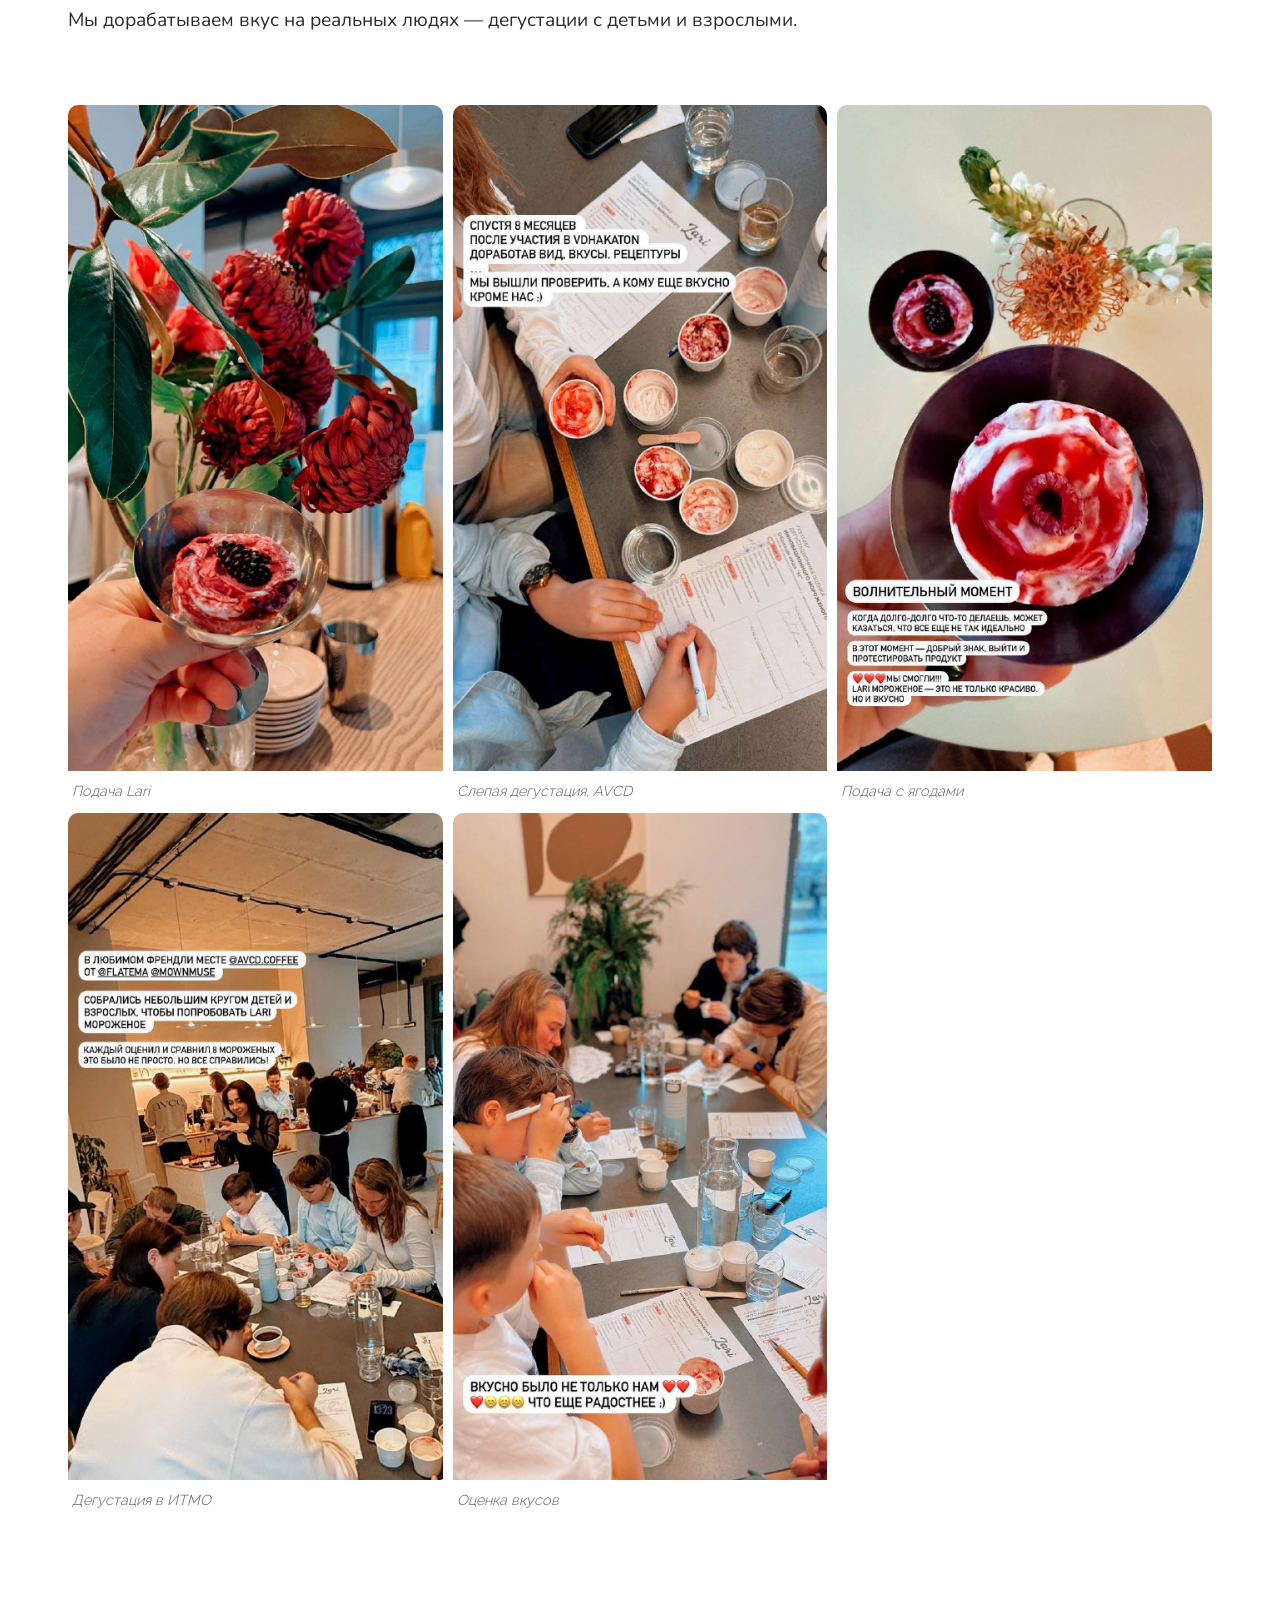
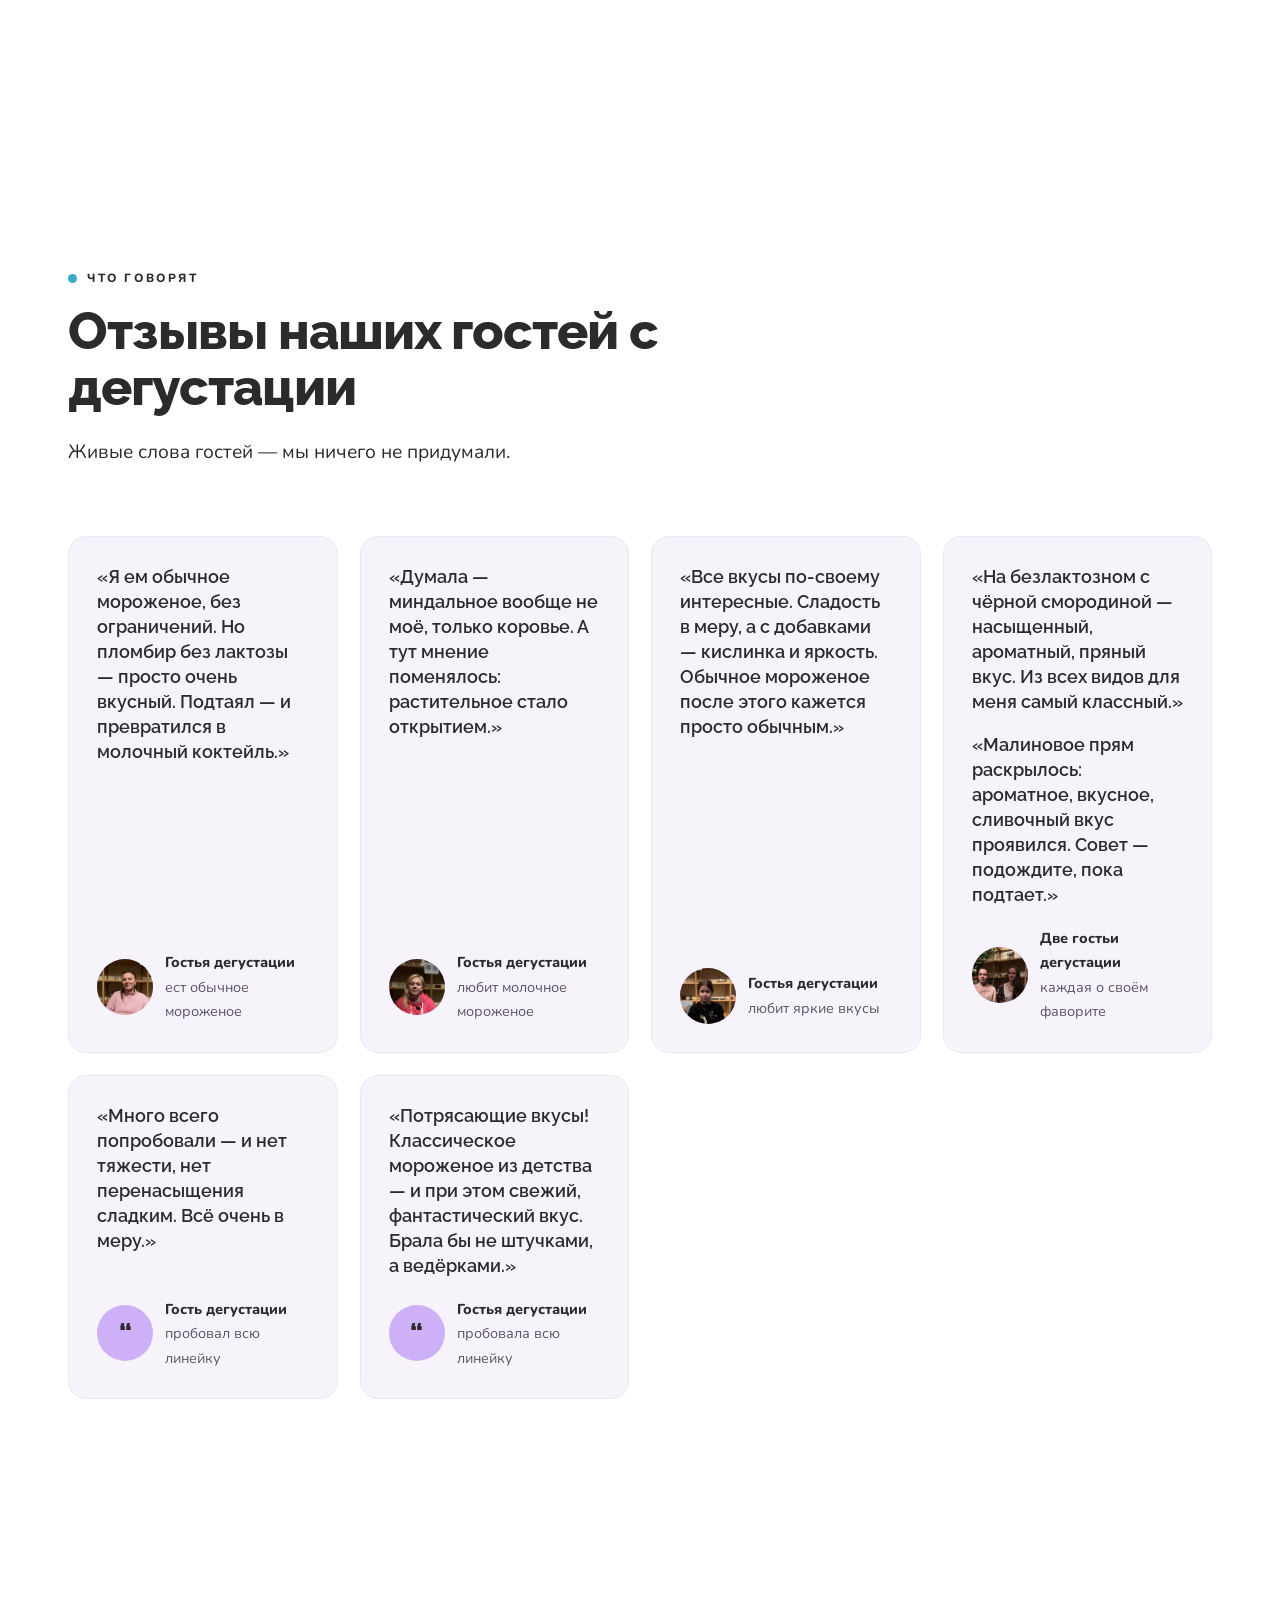
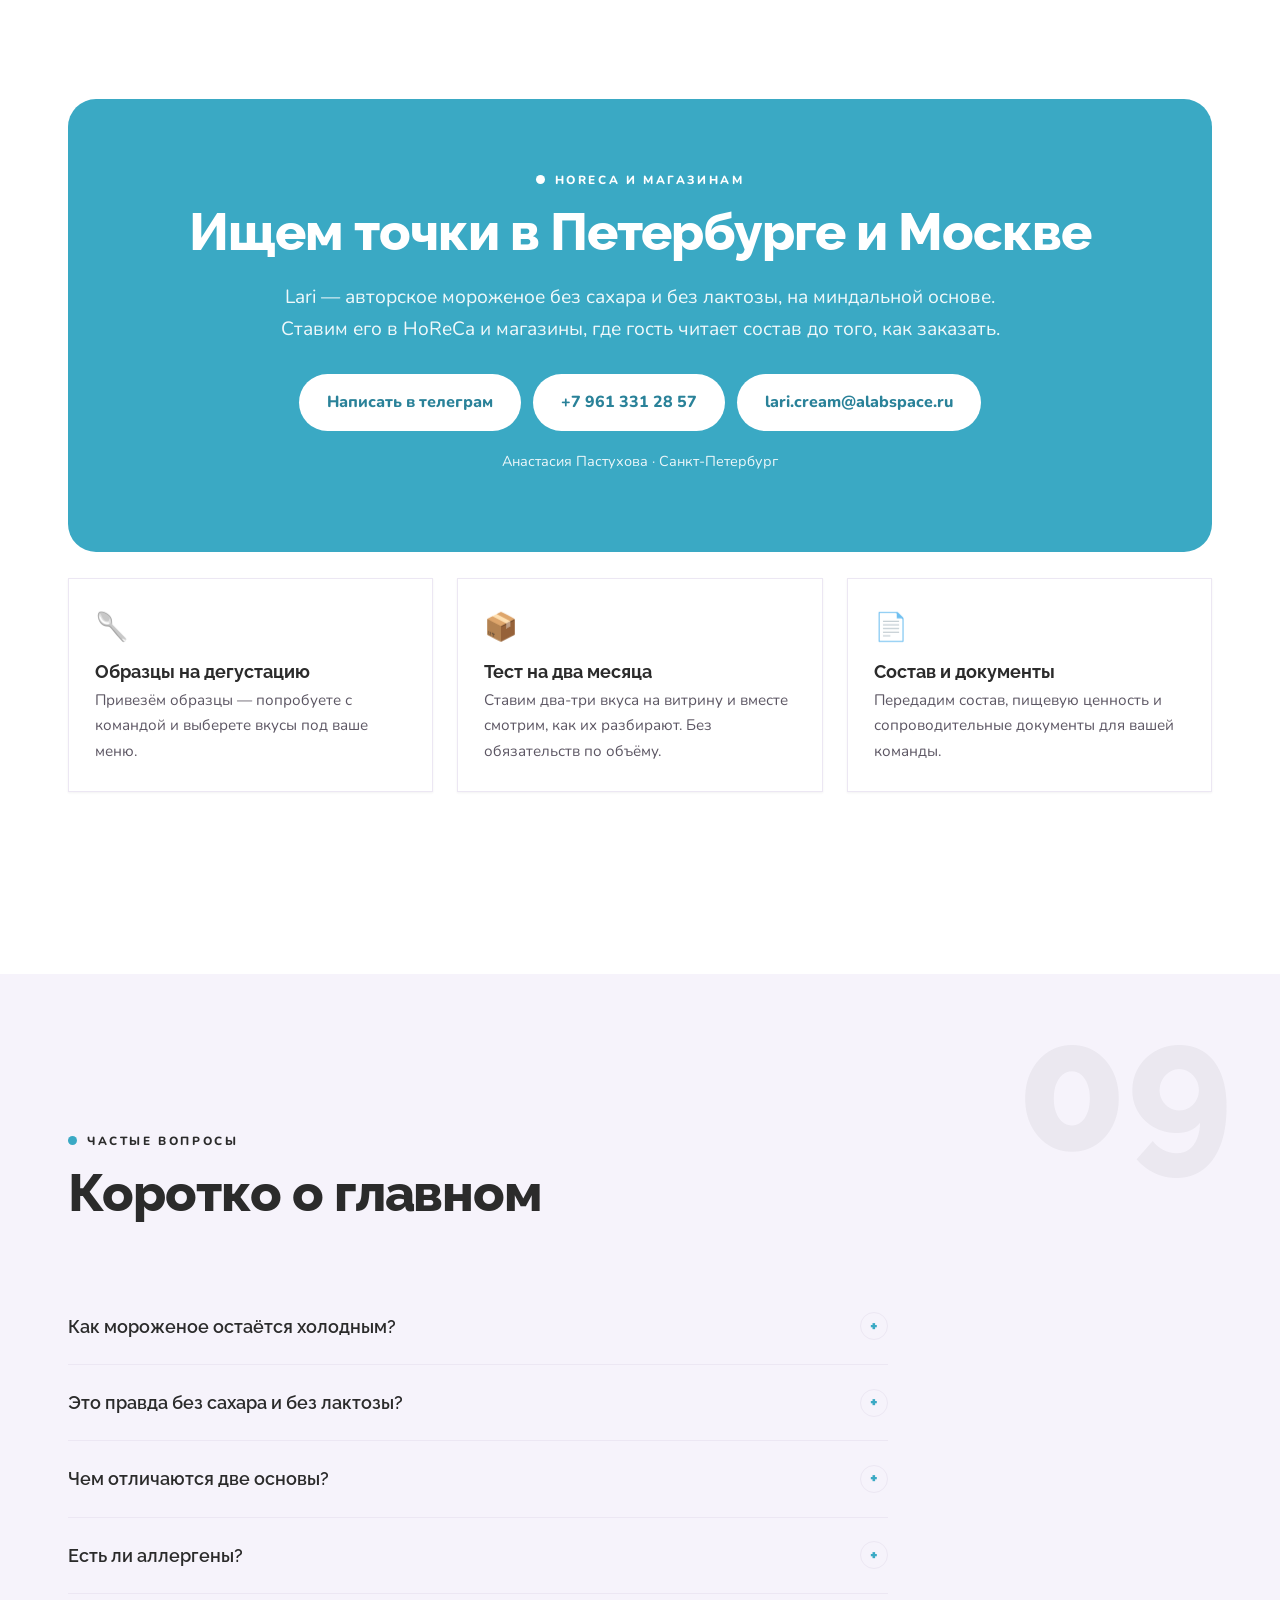
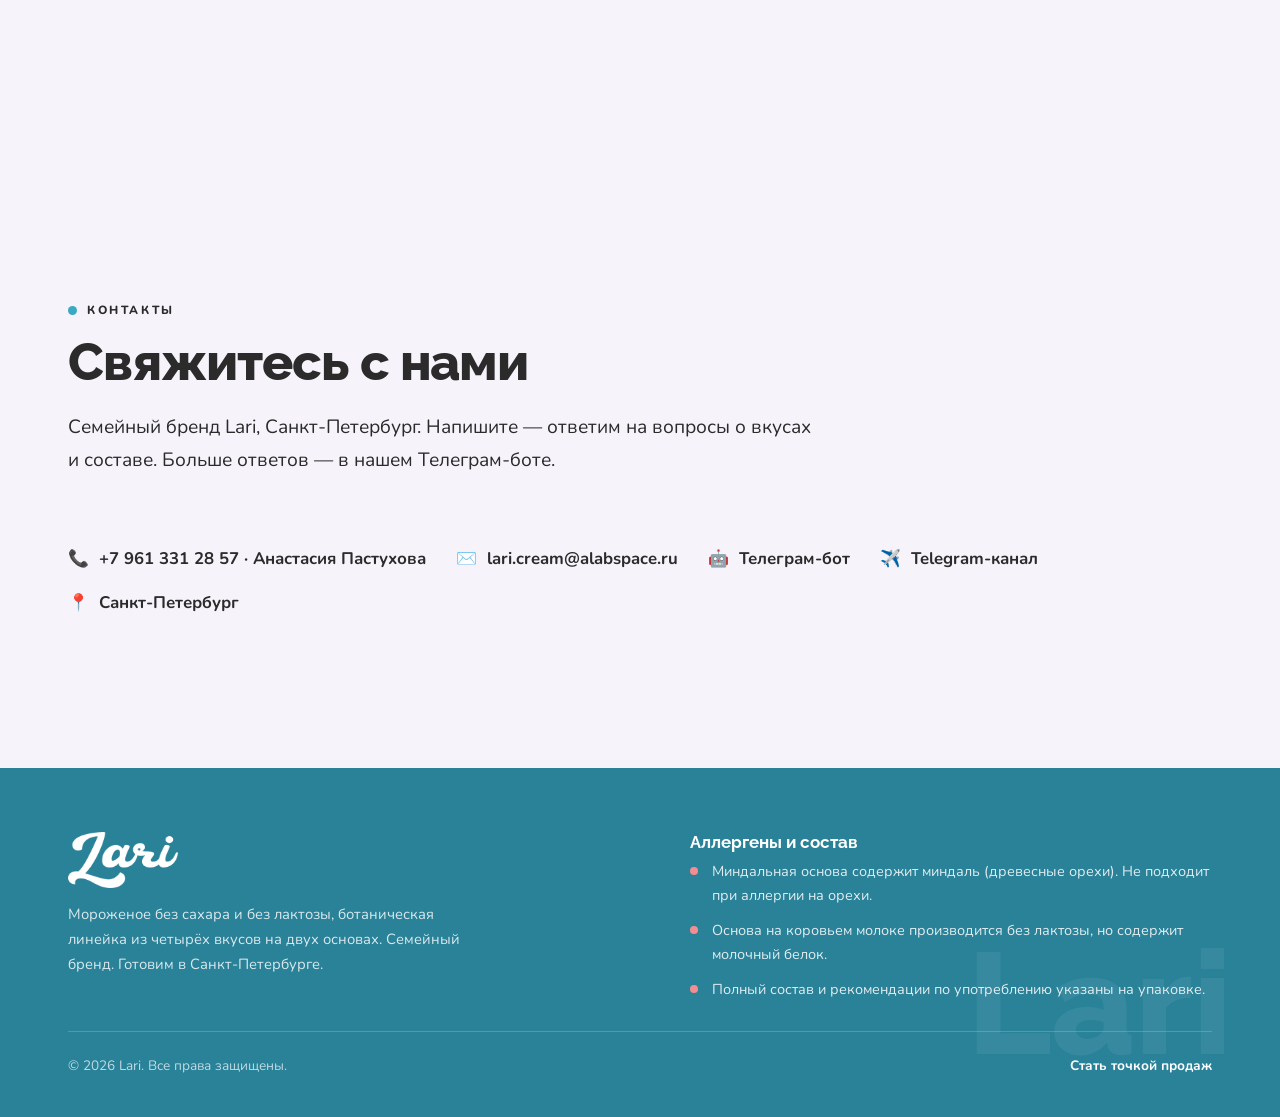
==== commit fdc45ef5: "Блок партнёров: формулировка HoReCa вместо «кафе и лавки» Co-Authored-By: Claude Opus 5 <noreply@ant" ====
--- a/index.html
+++ b/index.html
@@ -595,9 +595,9 @@
     <section id="partners">
       <div class="wrap">
         <div class="order-panel">
-          <span class="eyebrow" style="color:#fff;justify-content:center;"><span class="dot" style="background:#fff;"></span>Кафе, лавкам и магазинам</span>
+          <span class="eyebrow" style="color:#fff;justify-content:center;"><span class="dot" style="background:#fff;"></span>HoReCa и магазинам</span>
           <h2>Ищем точки в Петербурге и Москве</h2>
-          <p class="lead">Lari — авторское мороженое без сахара и без лактозы, на миндальной основе. Ставим его в кафе, лавки и магазины, где гость читает состав до того, как заказать.</p>
+          <p class="lead">Lari — авторское мороженое без сахара и без лактозы, на миндальной основе. Ставим его в HoReCa и магазины, где гость читает состав до того, как заказать.</p>
           <div class="avail-links">
             <a class="btn btn-white" href="https://t.me/lari_cream_bot" target="_blank" rel="noopener">Написать в телеграм</a>
             <a class="btn btn-white" href="tel:+79613312857">+7 961 331 28 57</a>
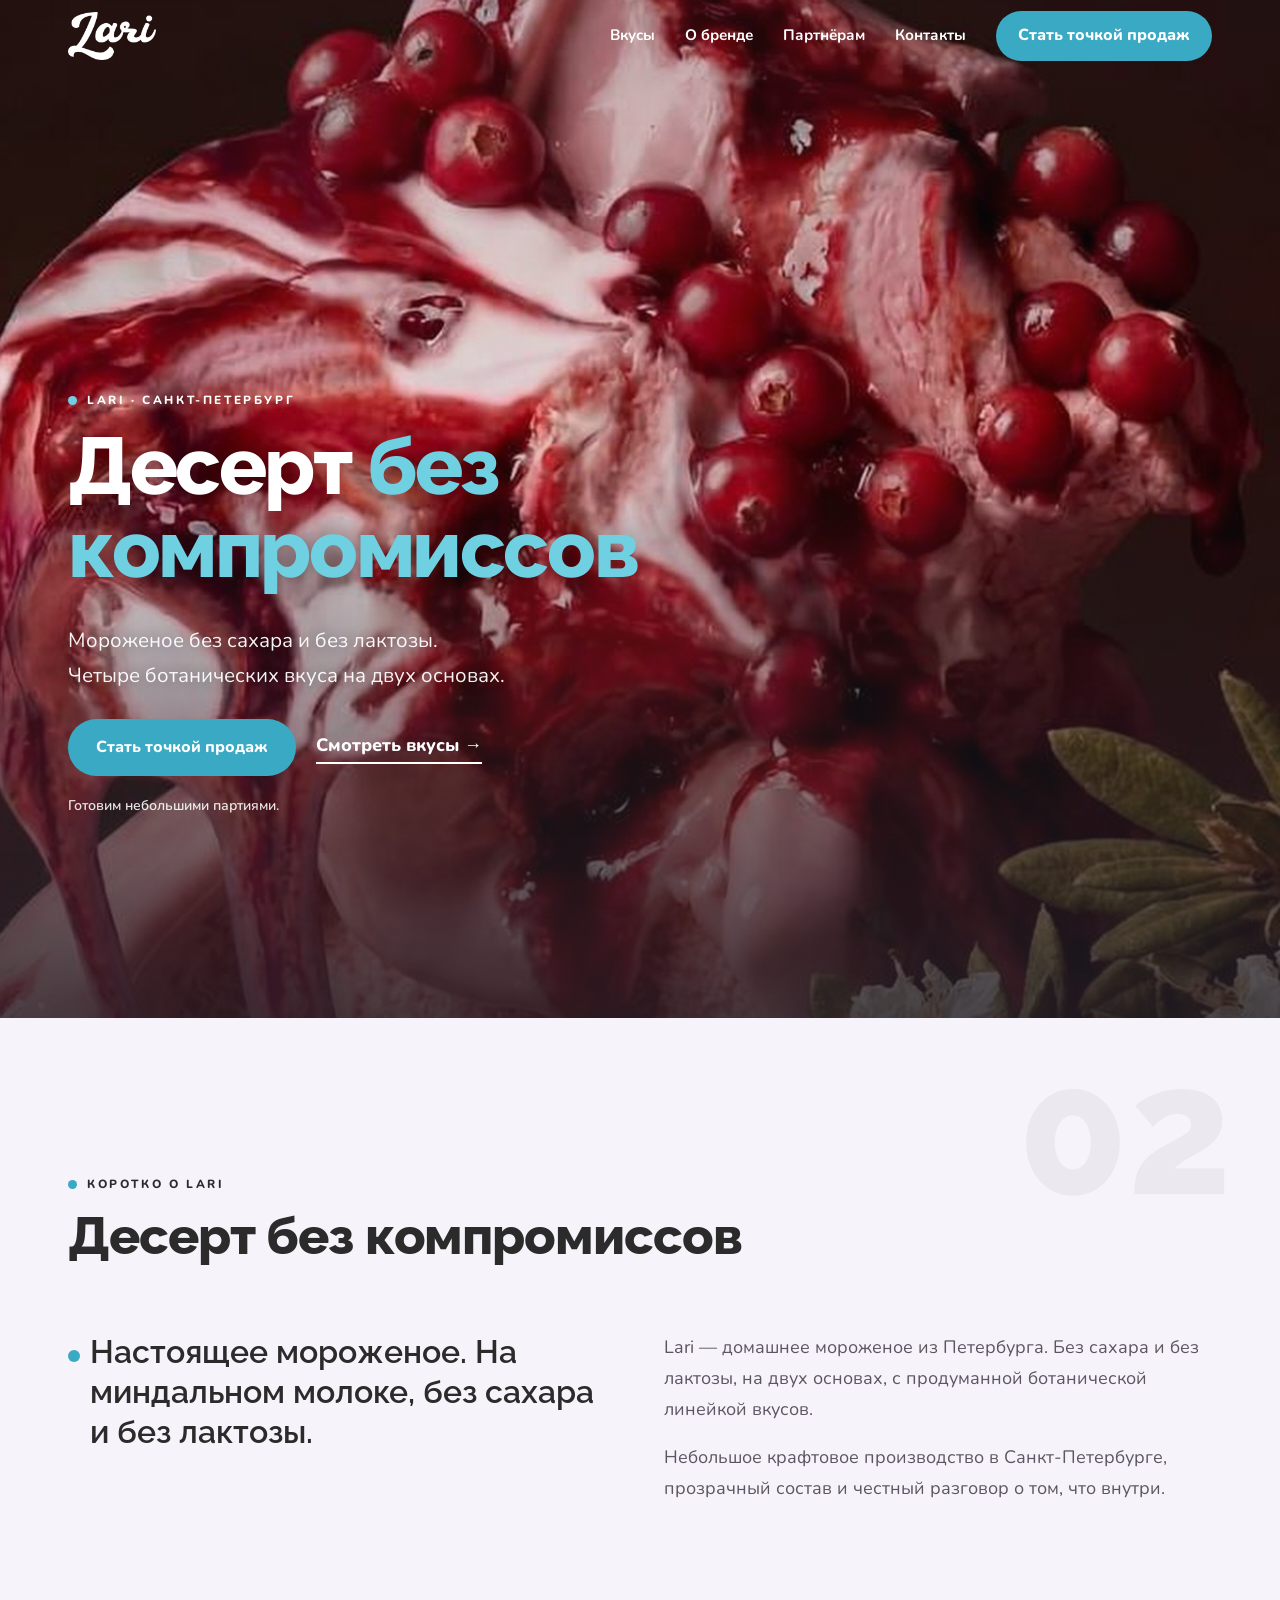
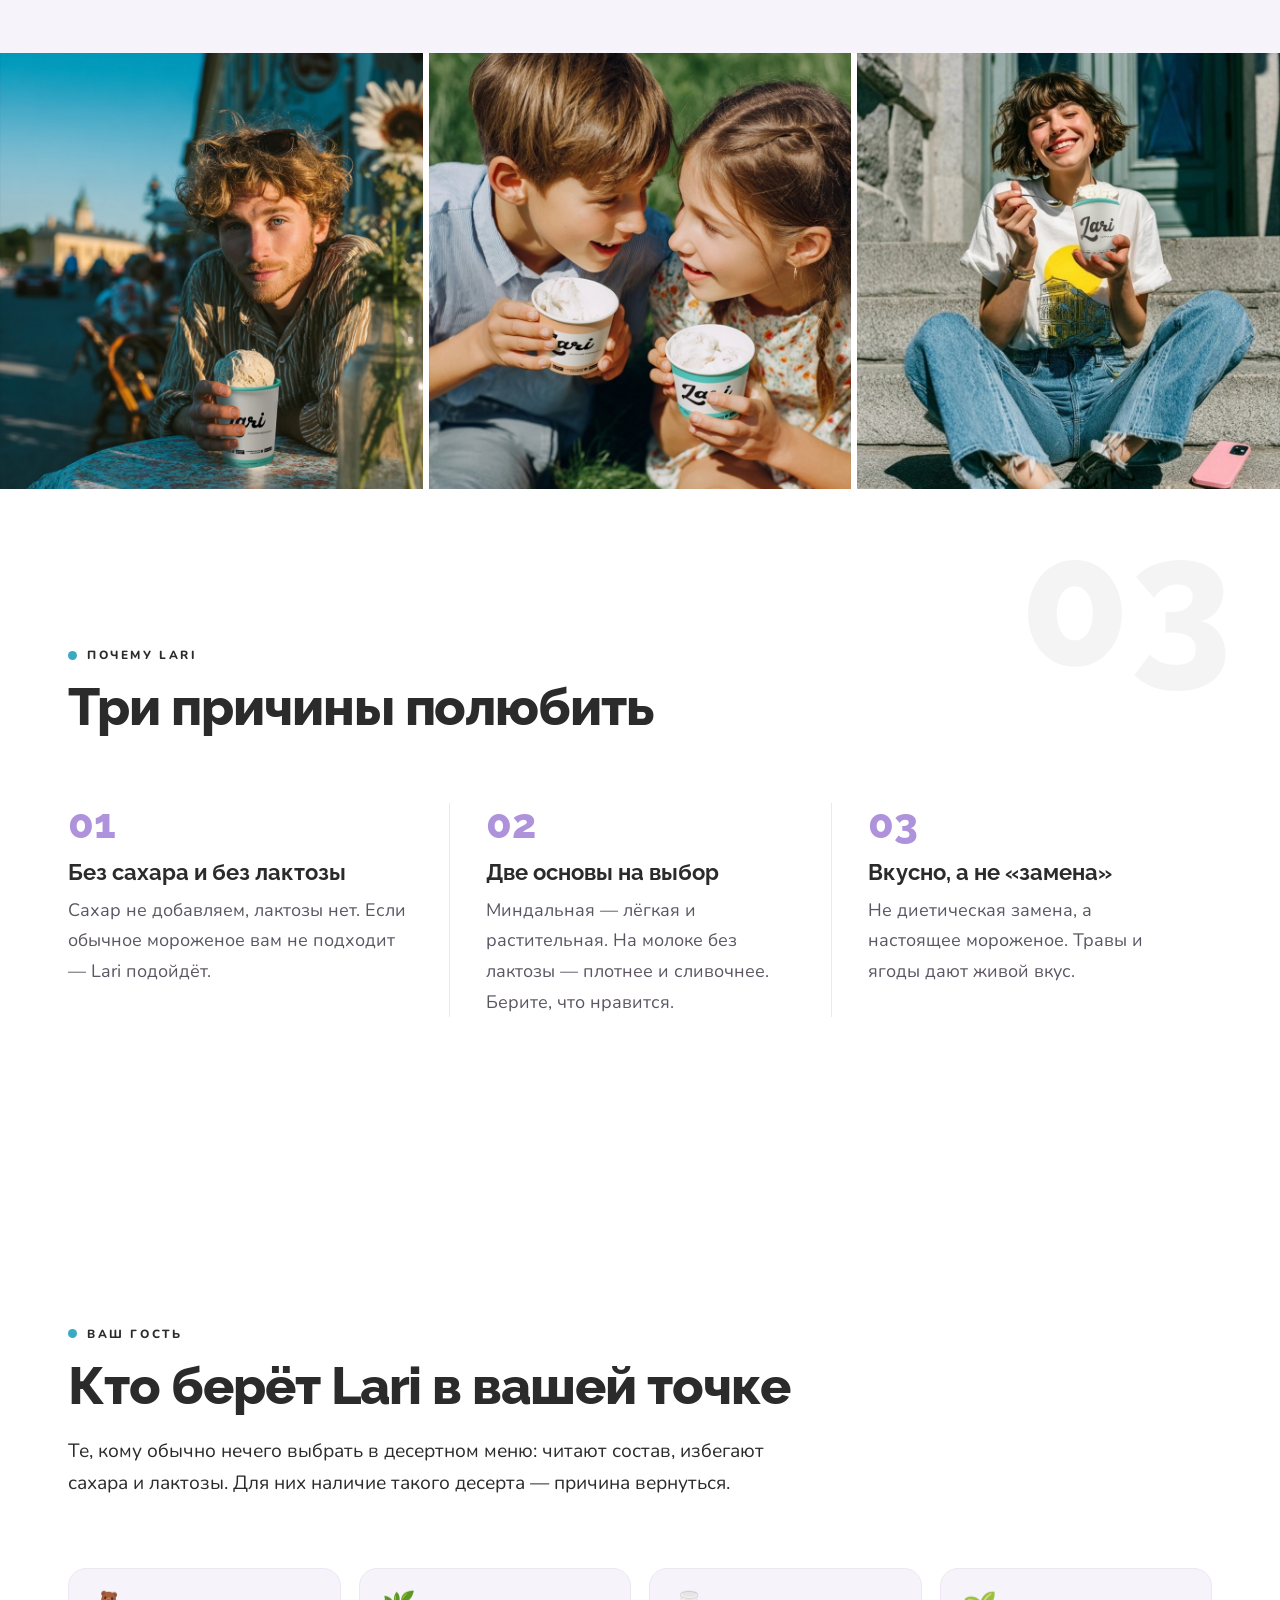
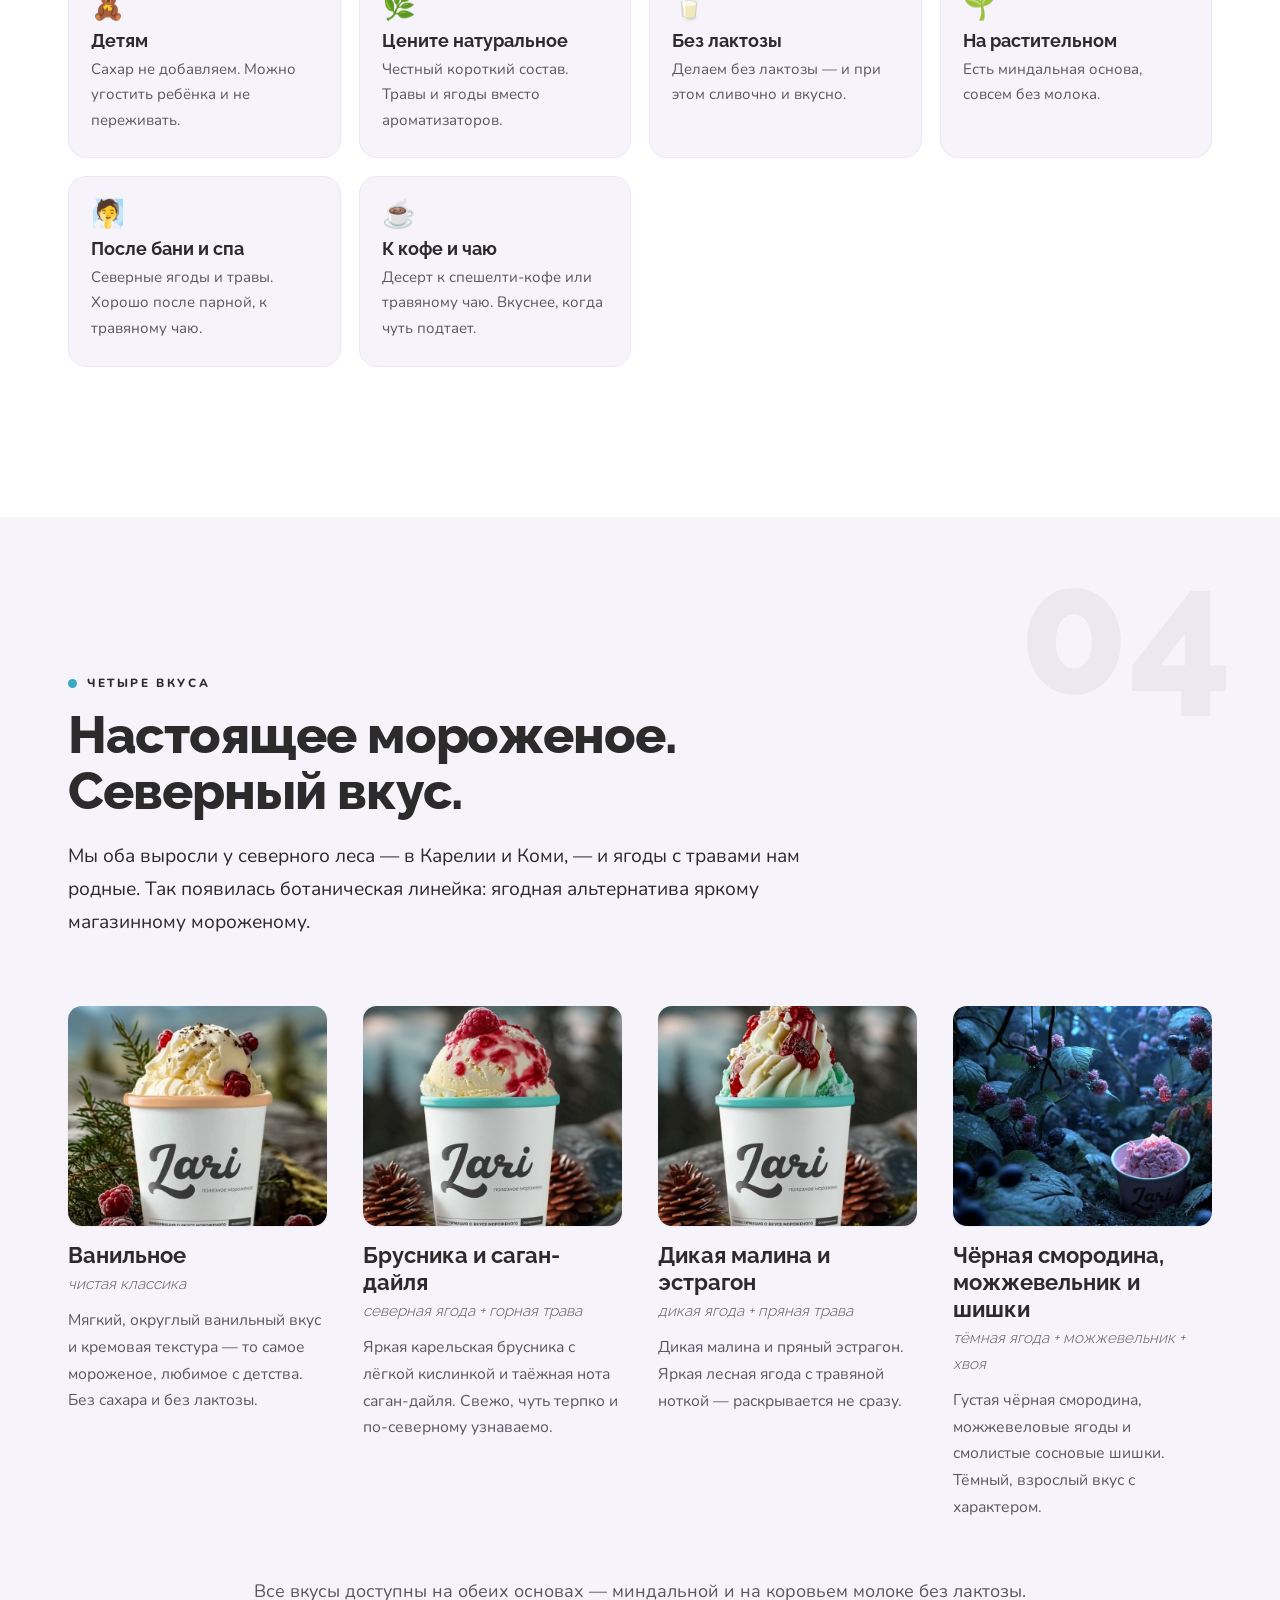
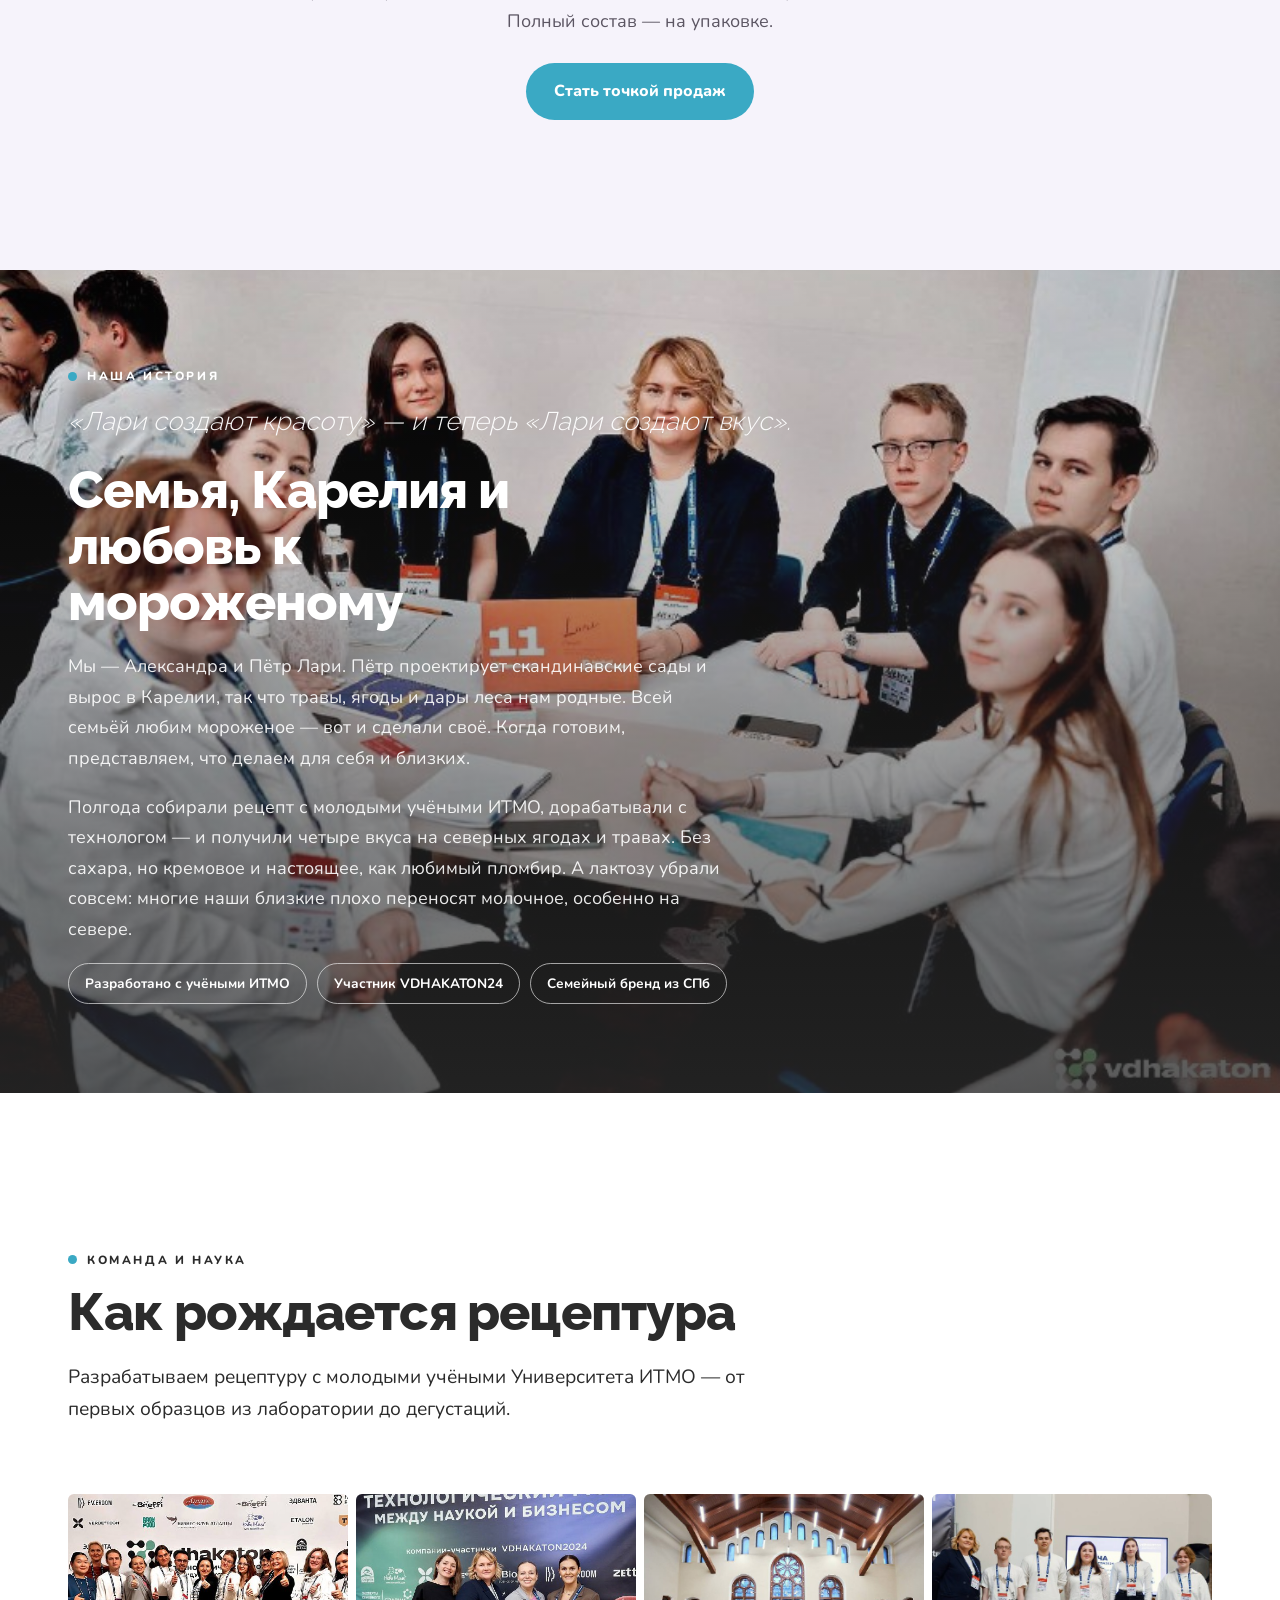
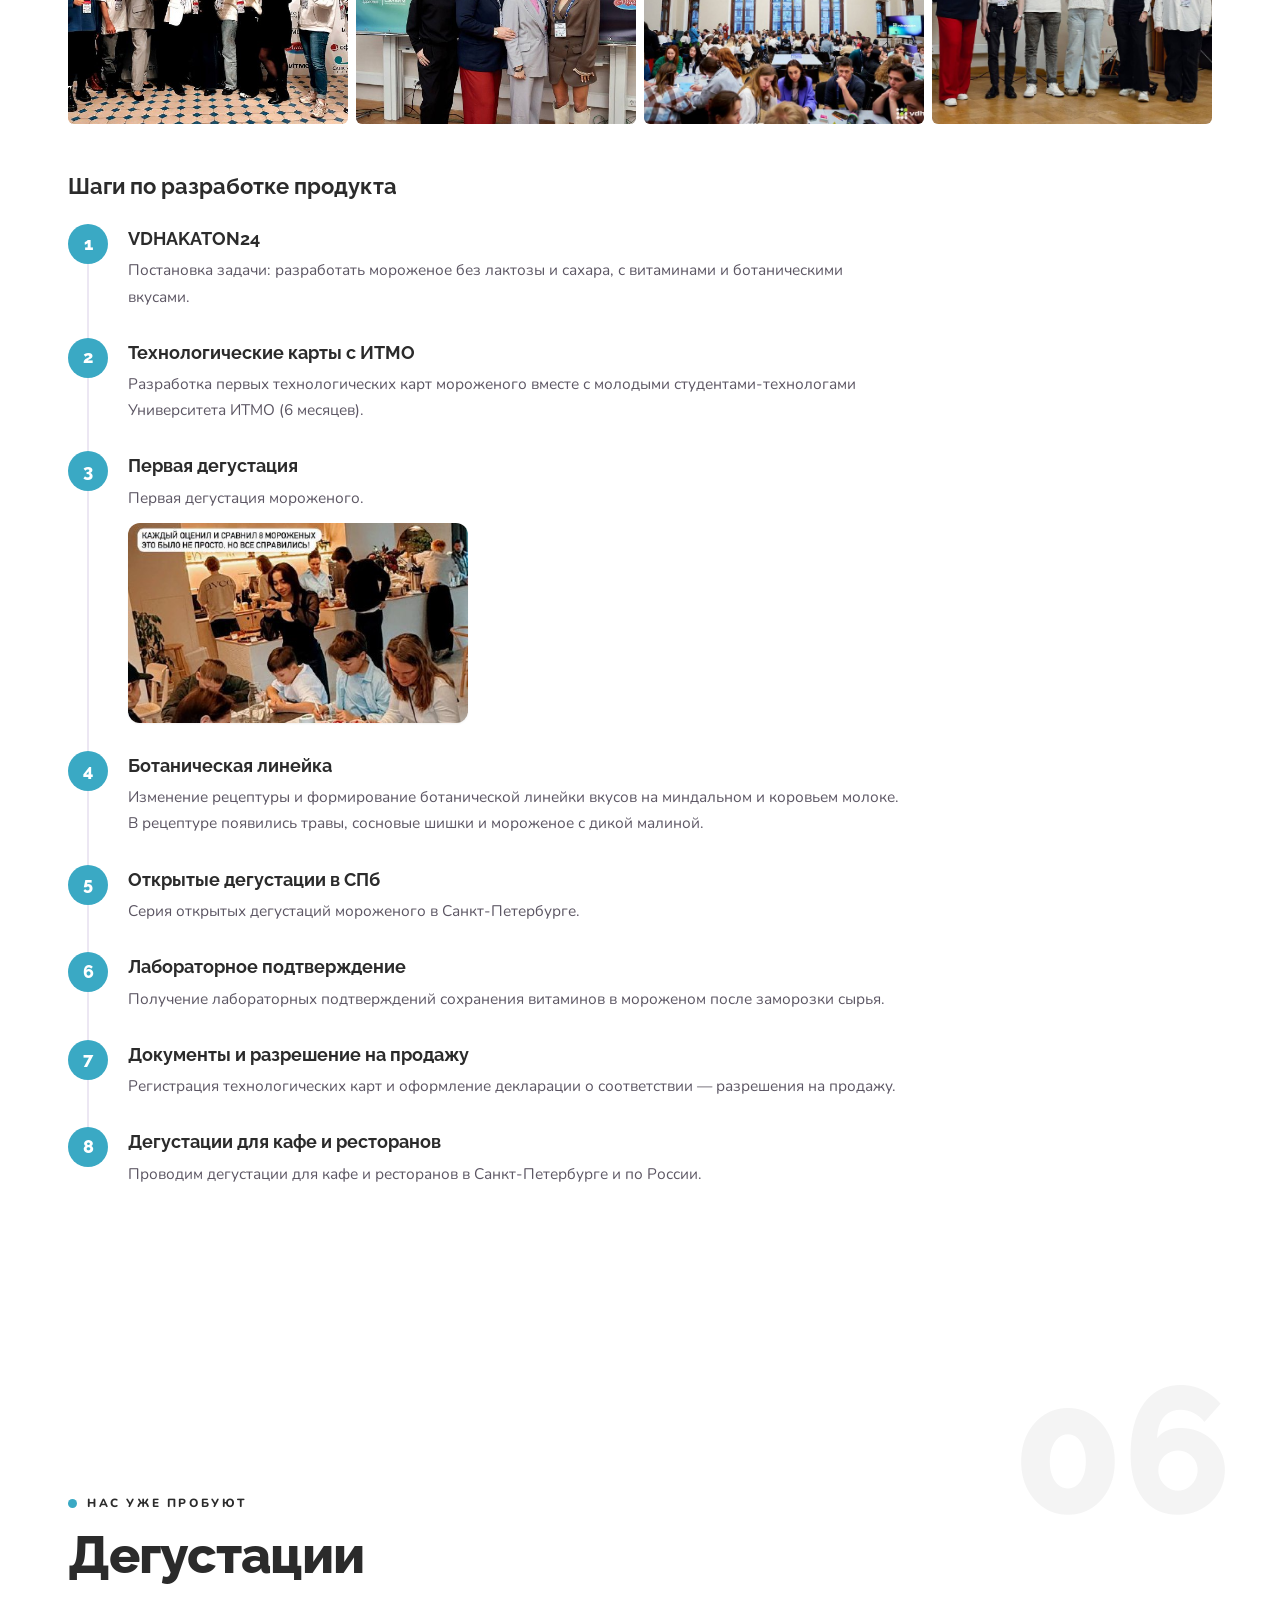
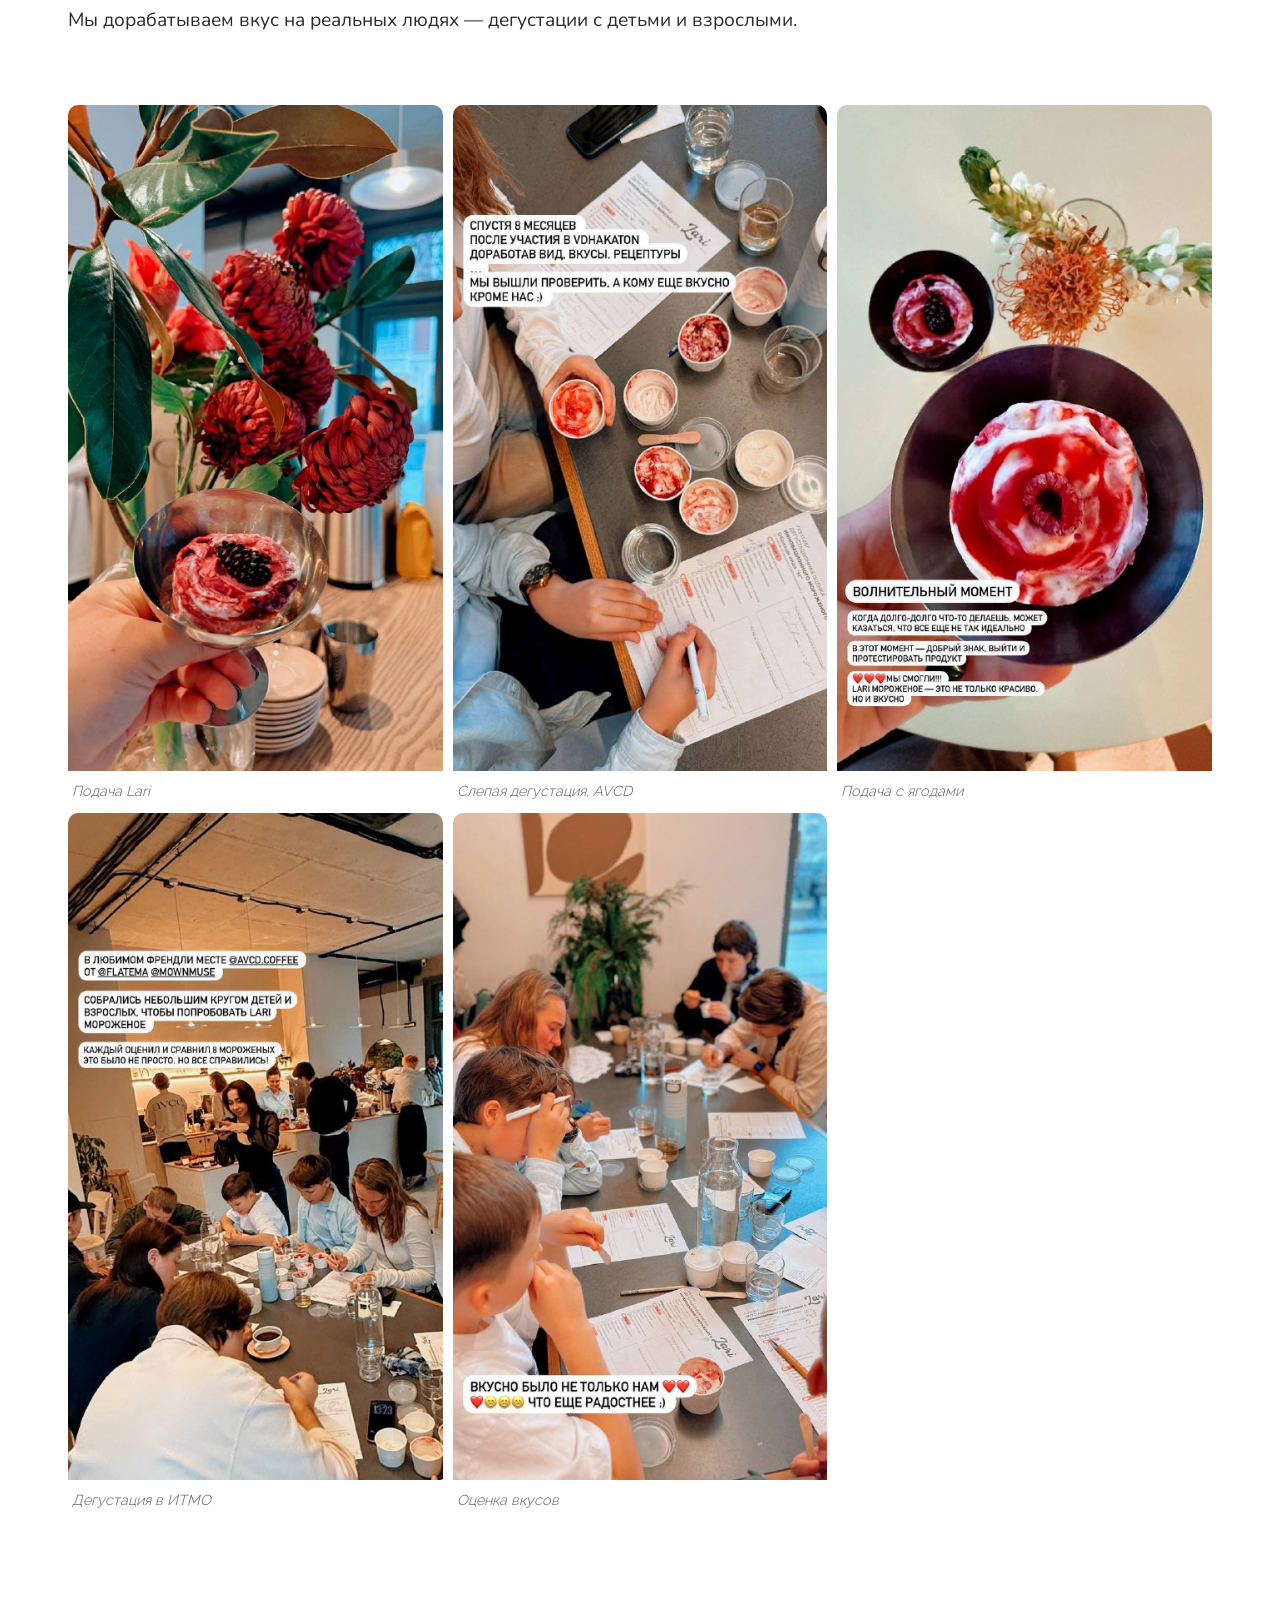
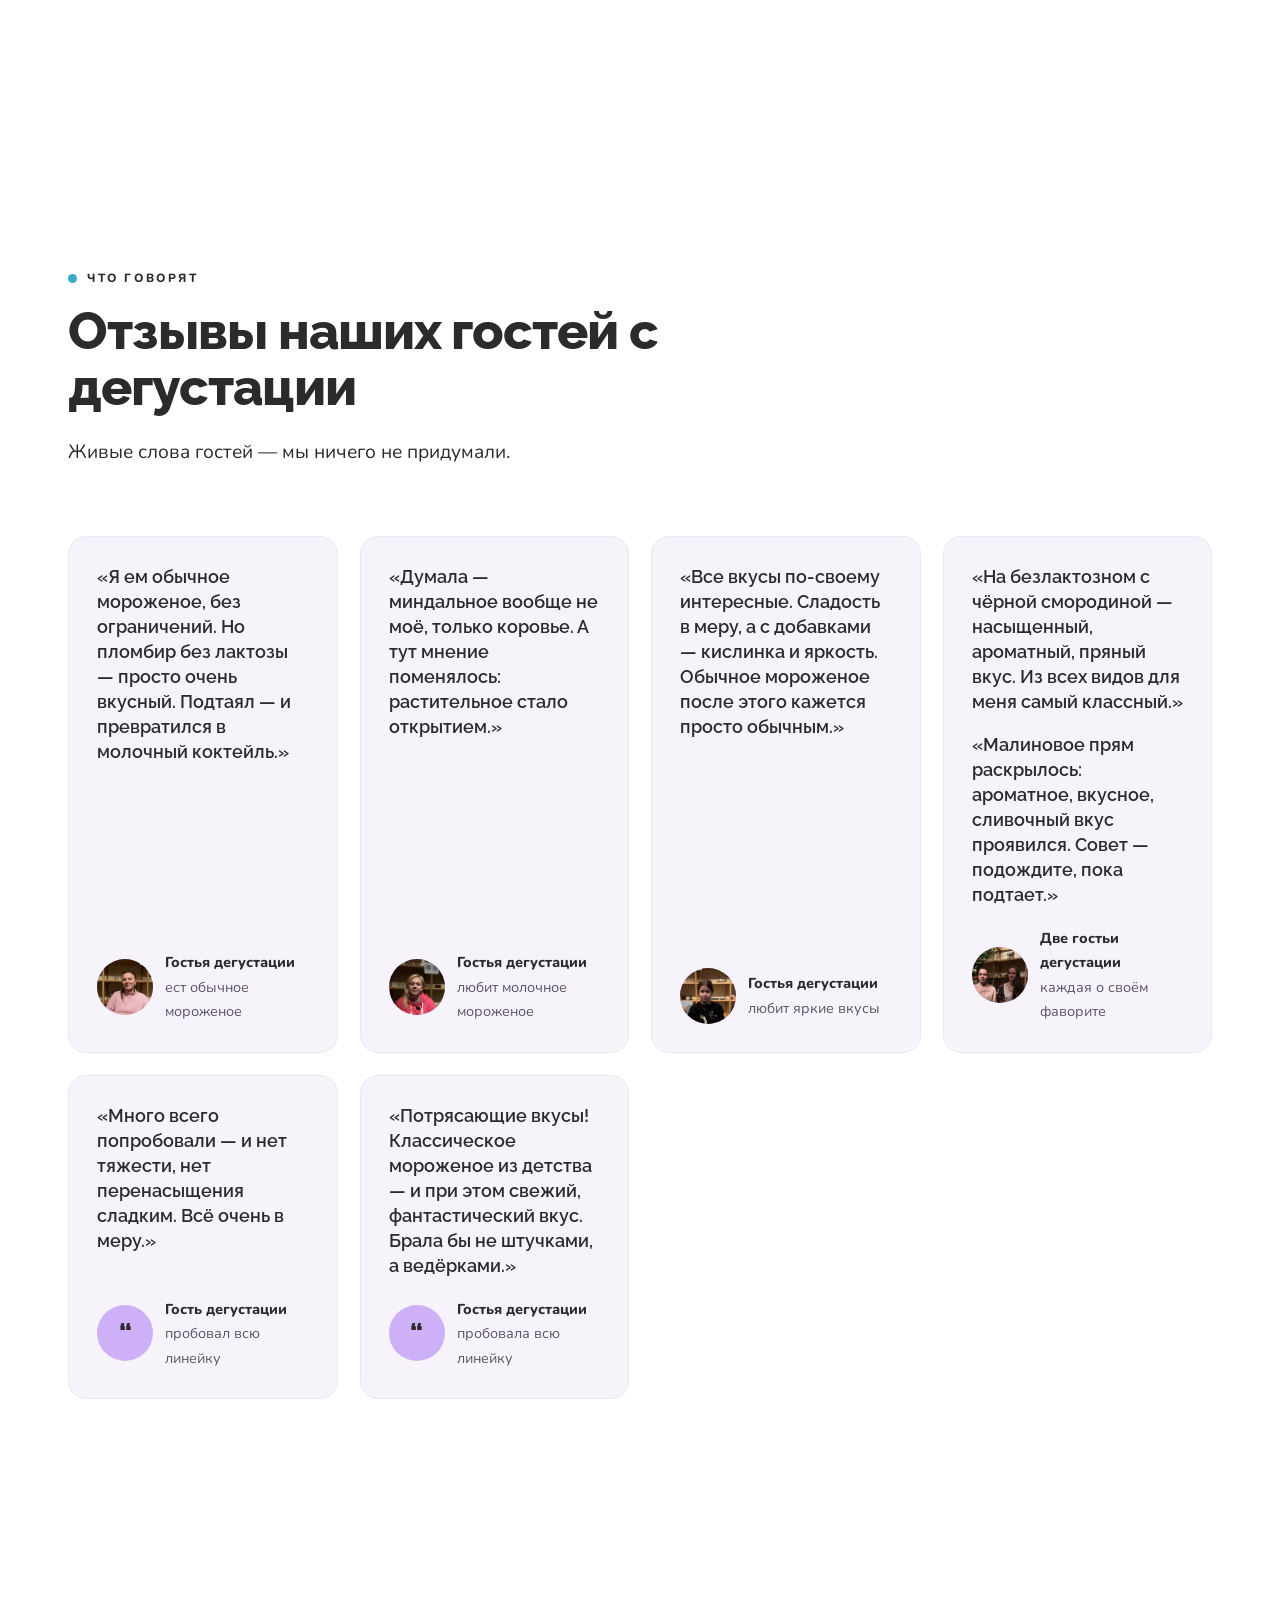
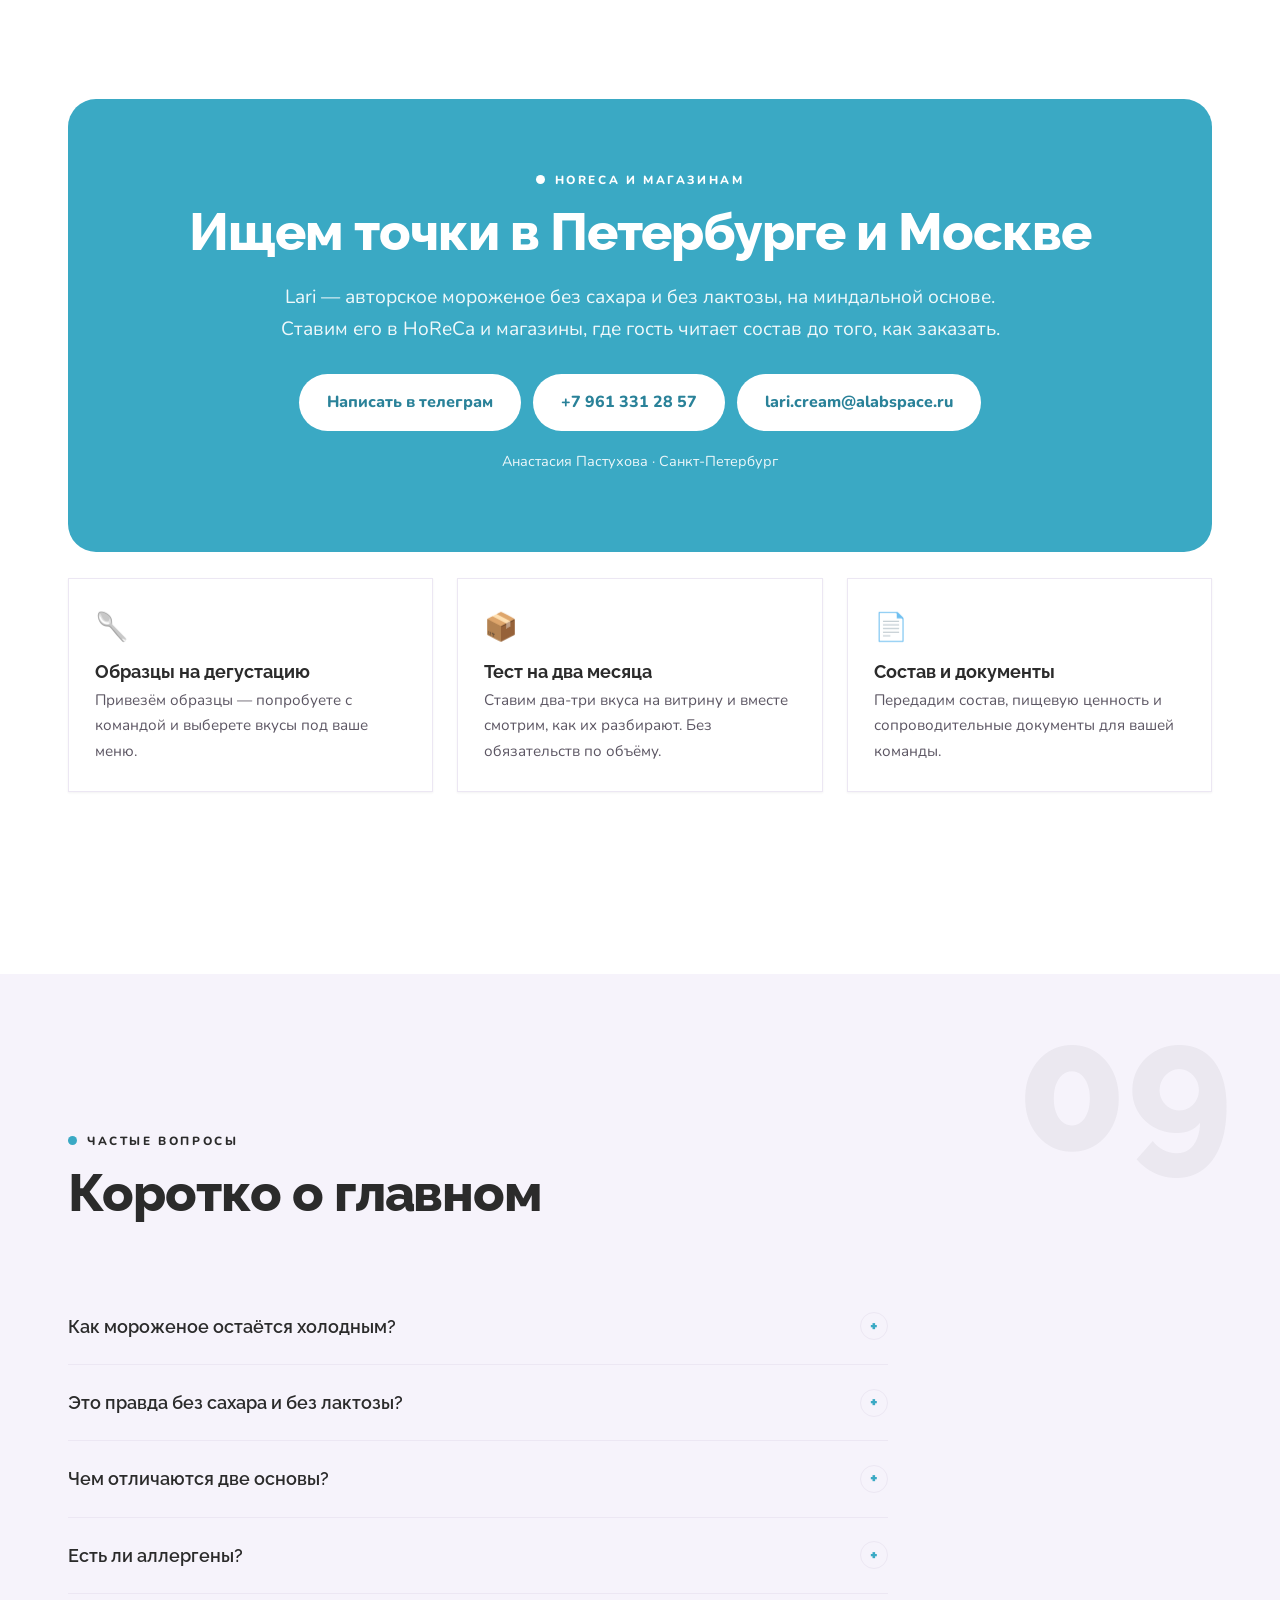
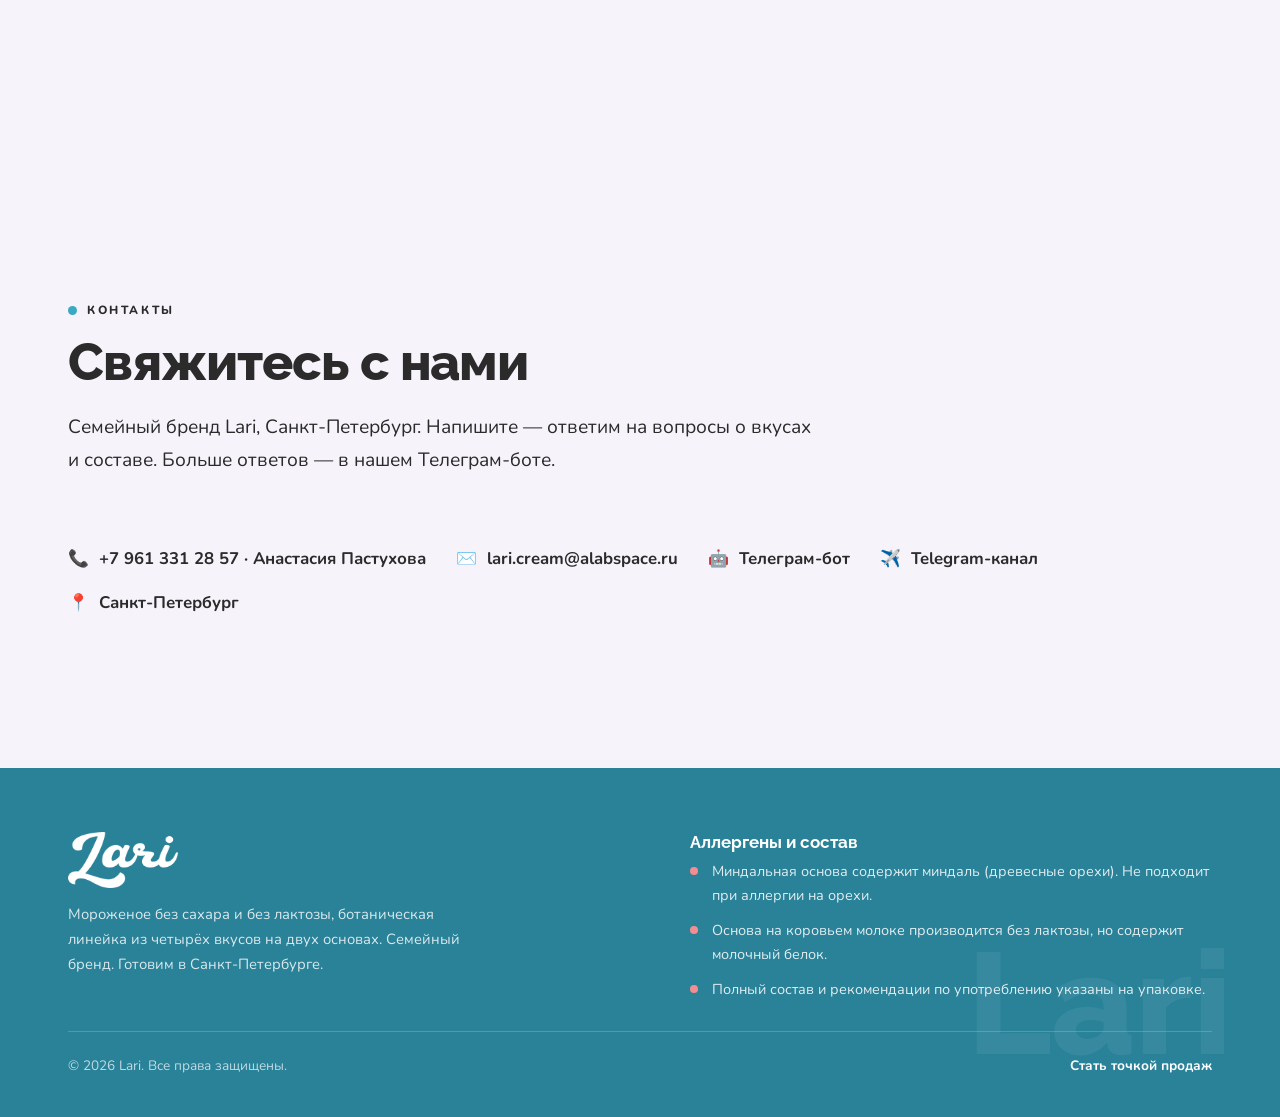
==== commit 7a22bfc3: "Блок «Коротко о Lari»: десерт без компромиссов, уточнение про миндальное молоко Co-Authored-By: Clau" ====
--- a/index.html
+++ b/index.html
@@ -411,10 +411,10 @@
     <section class="essence snow" id="essence">
       <span class="wm" aria-hidden="true">02</span>
       <div class="wrap">
-        <div class="section-head"><span class="eyebrow"><span class="dot"></span>Коротко о Lari</span><h2>Без компромиссов</h2></div>
+        <div class="section-head"><span class="eyebrow"><span class="dot"></span>Коротко о Lari</span><h2>Десерт без компромиссов</h2></div>
         <div class="essence-grid">
           <div class="col">
-            <p class="pullquote"><span class="dot"></span>Настоящее мороженое. Просто без сахара и без лактозы.</p>
+            <p class="pullquote"><span class="dot"></span>Настоящее мороженое. На миндальном молоке, без сахара и без лактозы.</p>
           </div>
           <div class="col">
             <p>Lari — домашнее мороженое из Петербурга. Без сахара и без лактозы, на двух основах, с продуманной ботанической линейкой вкусов.</p>
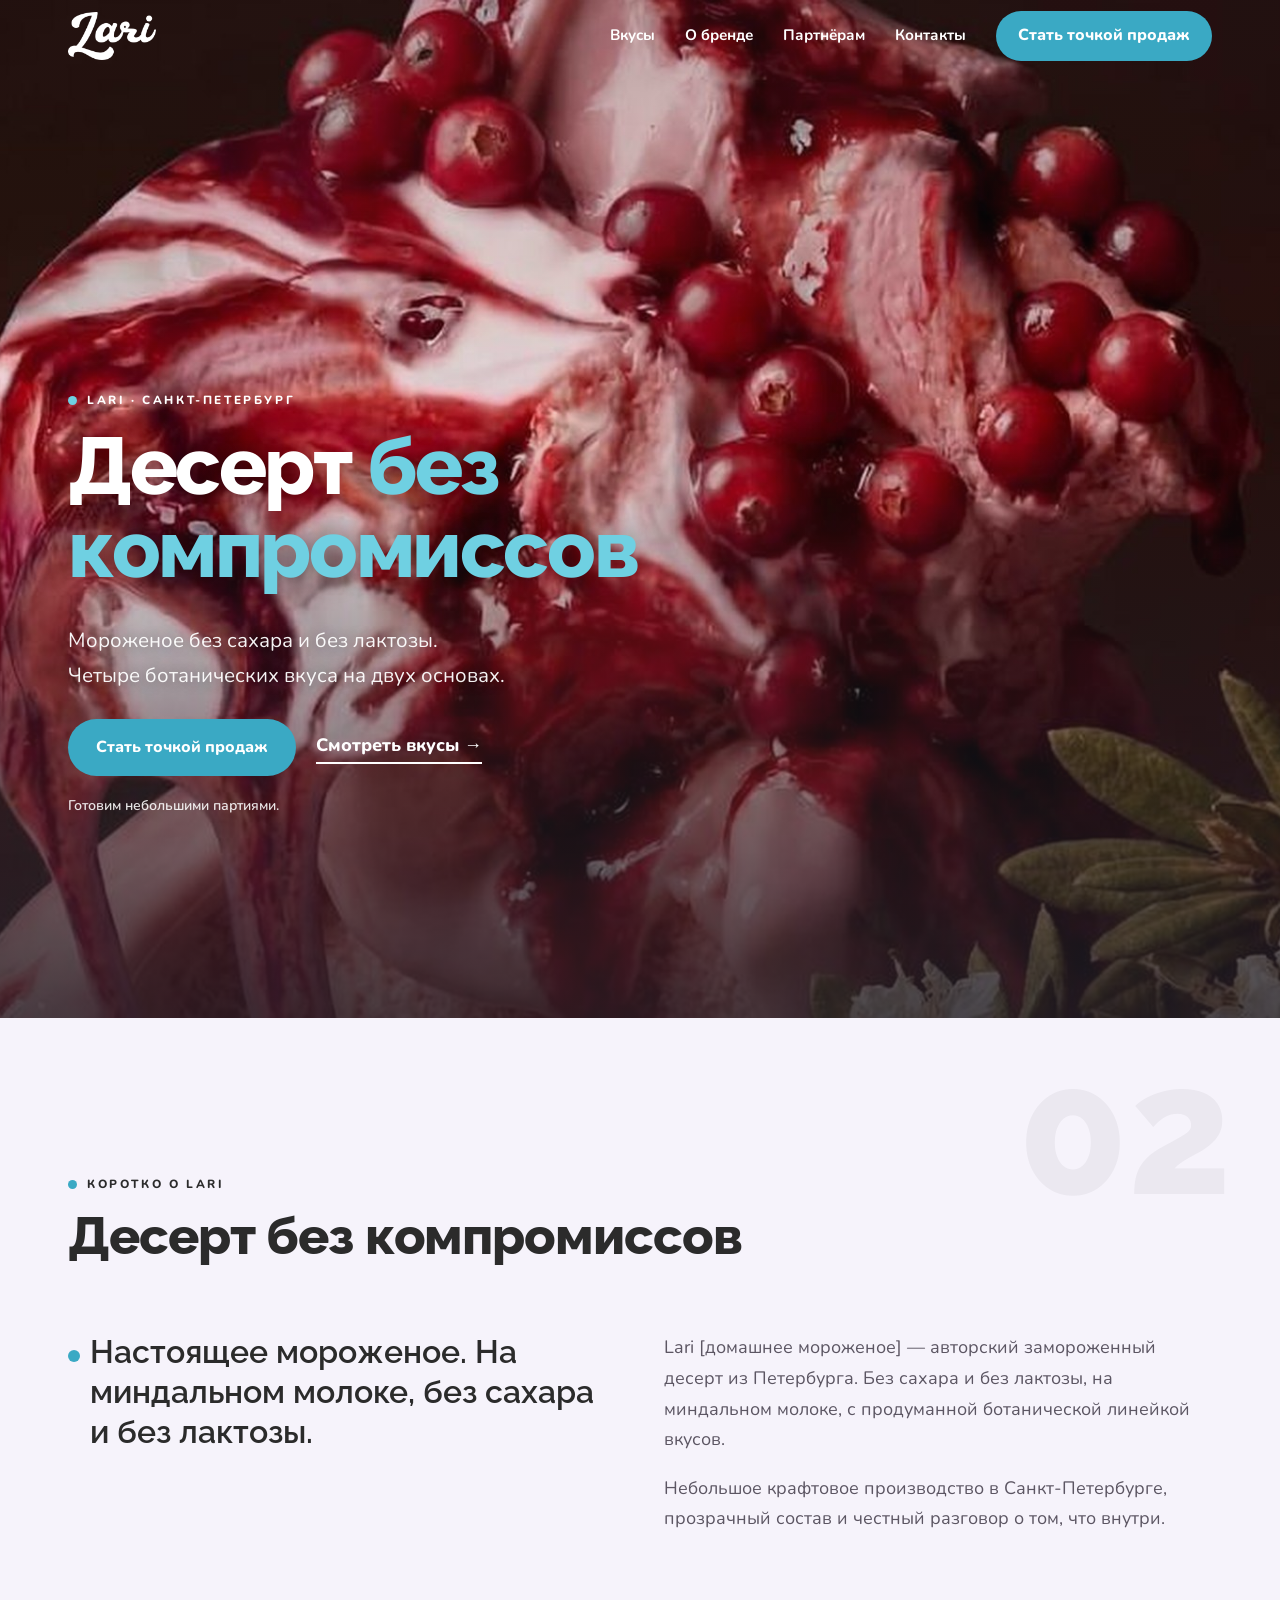
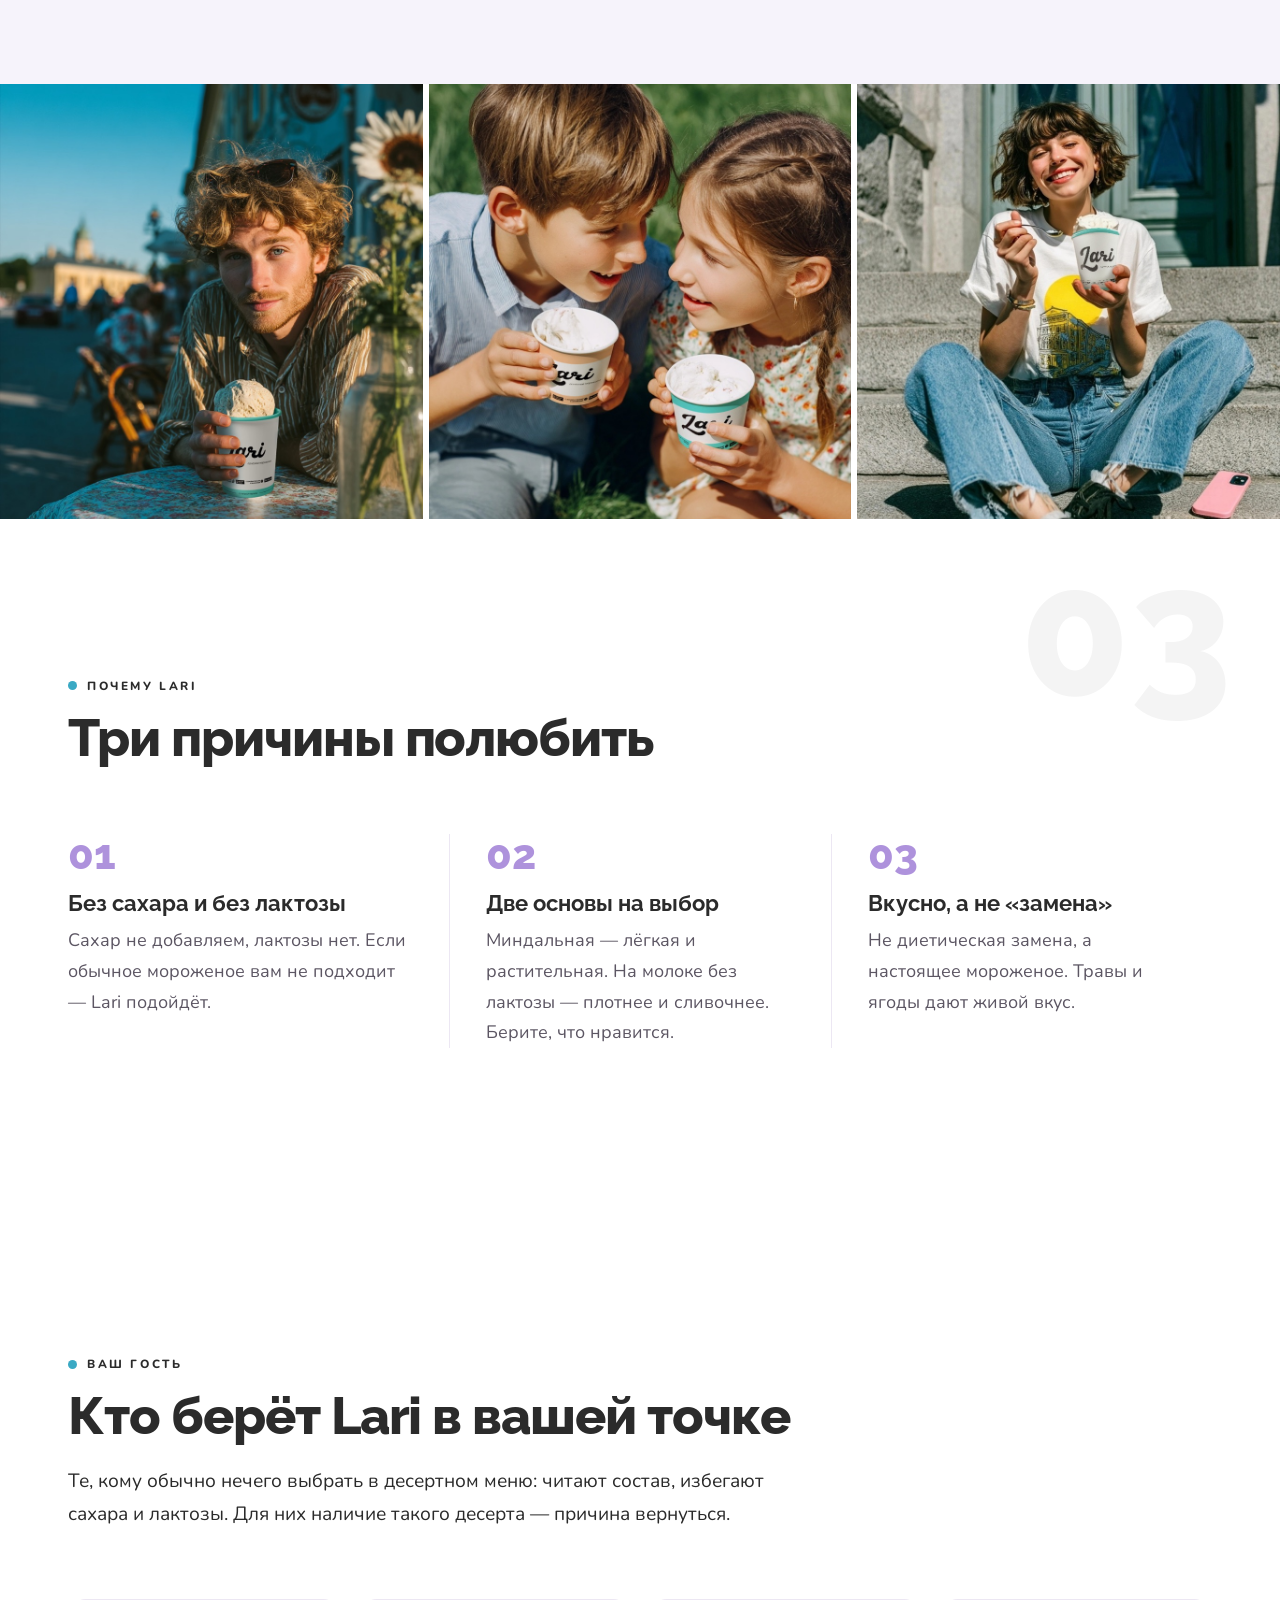
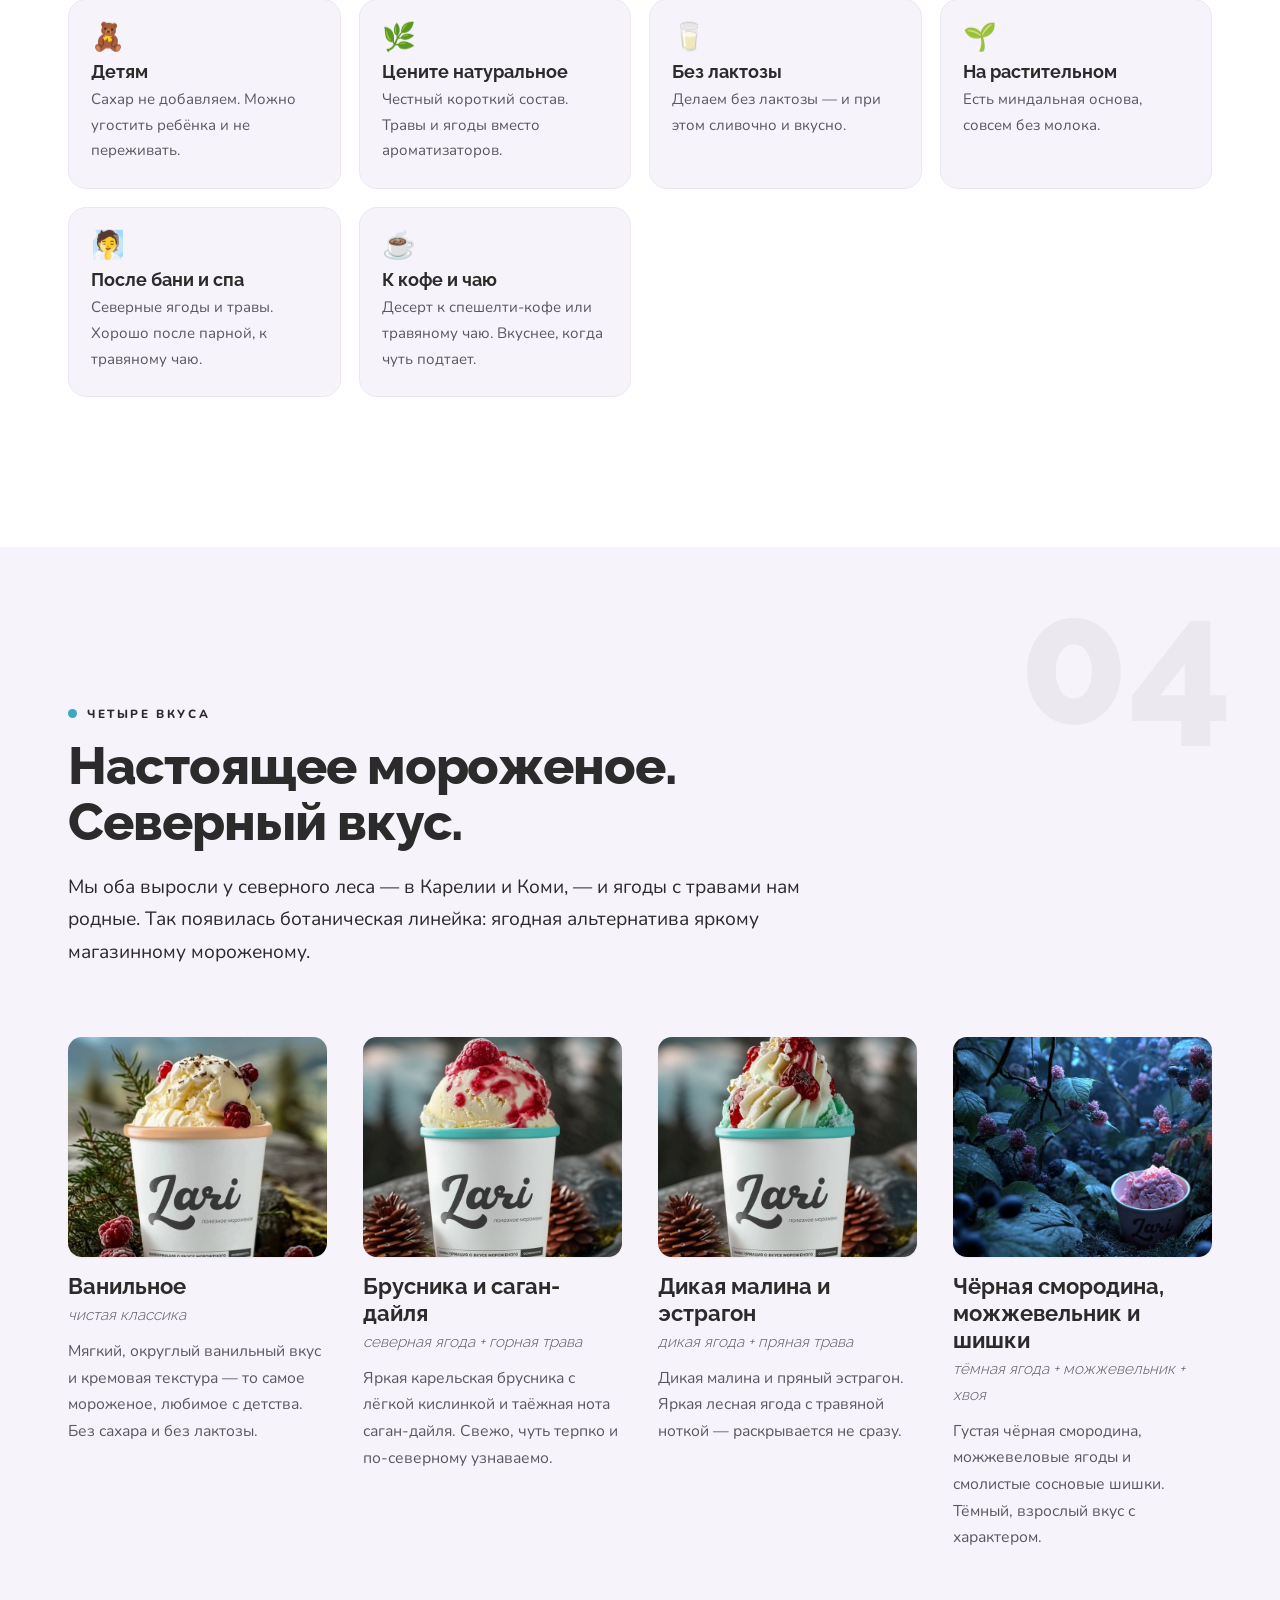
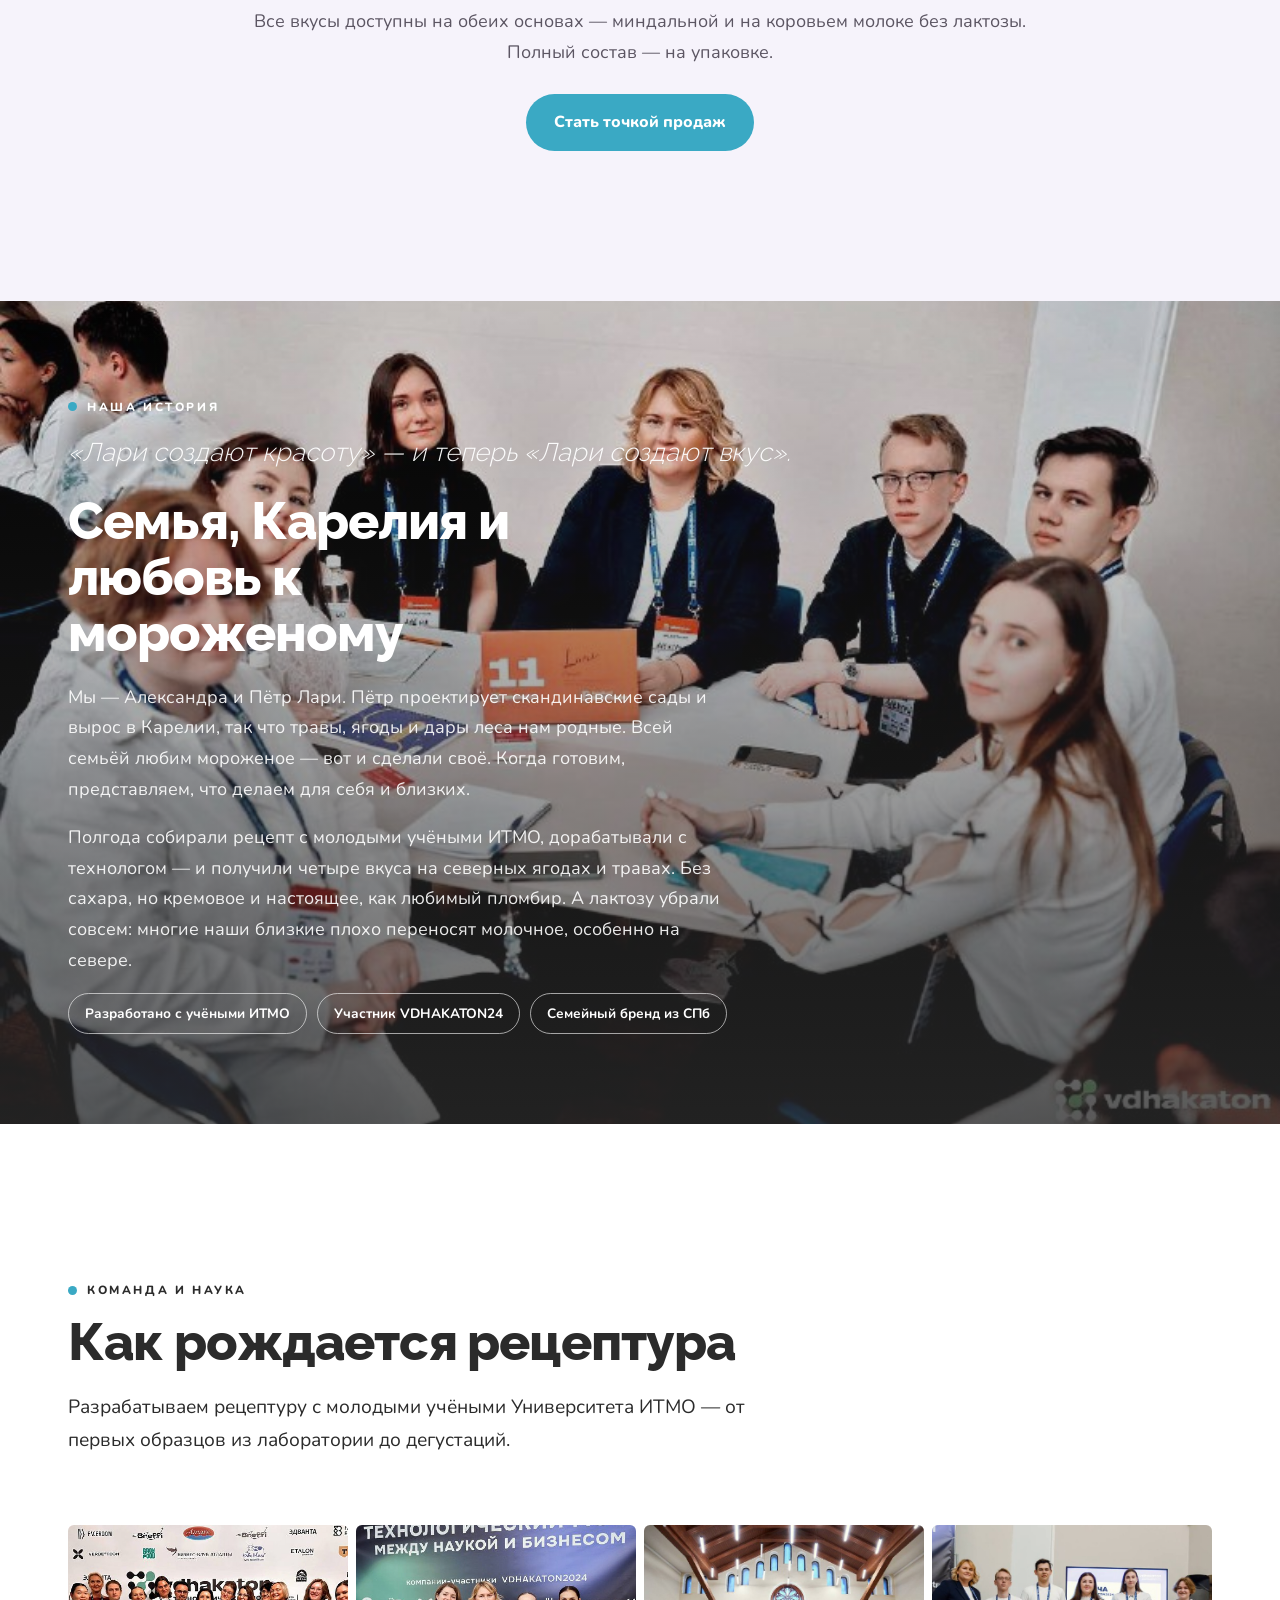
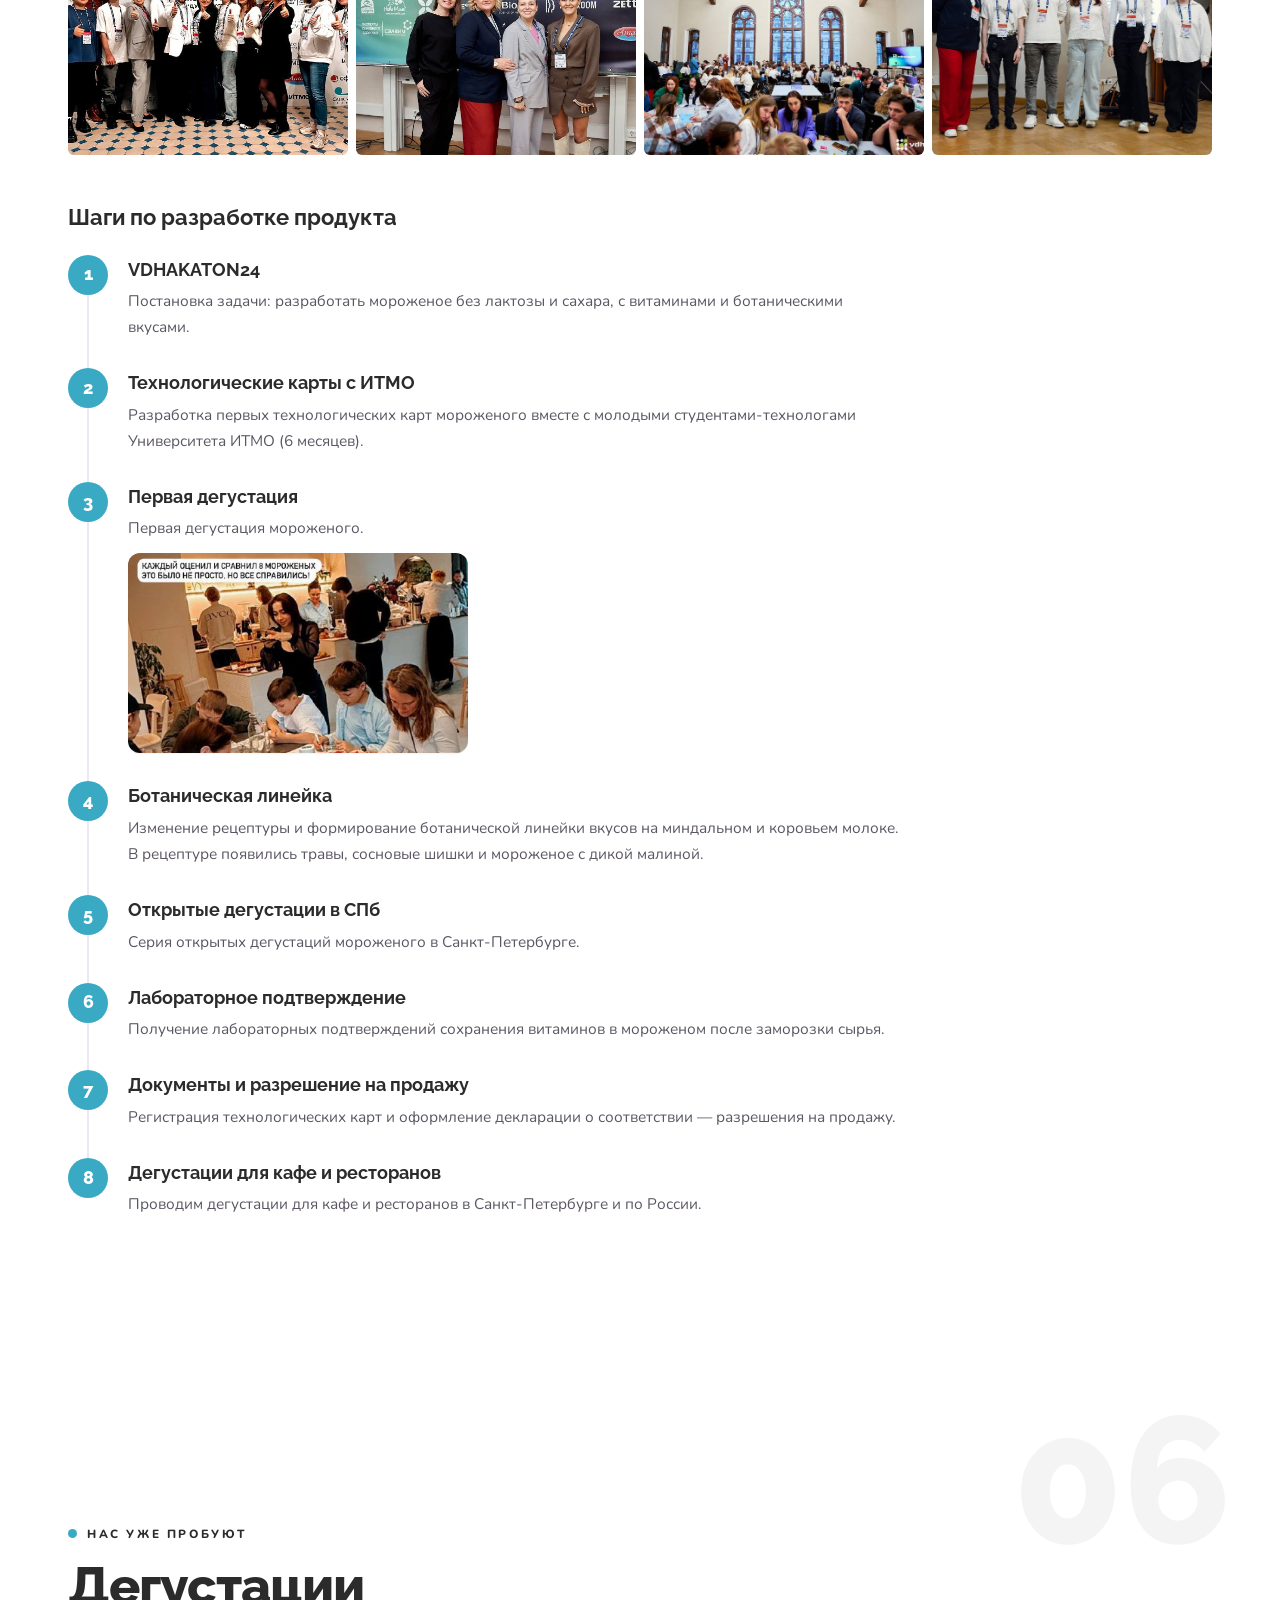
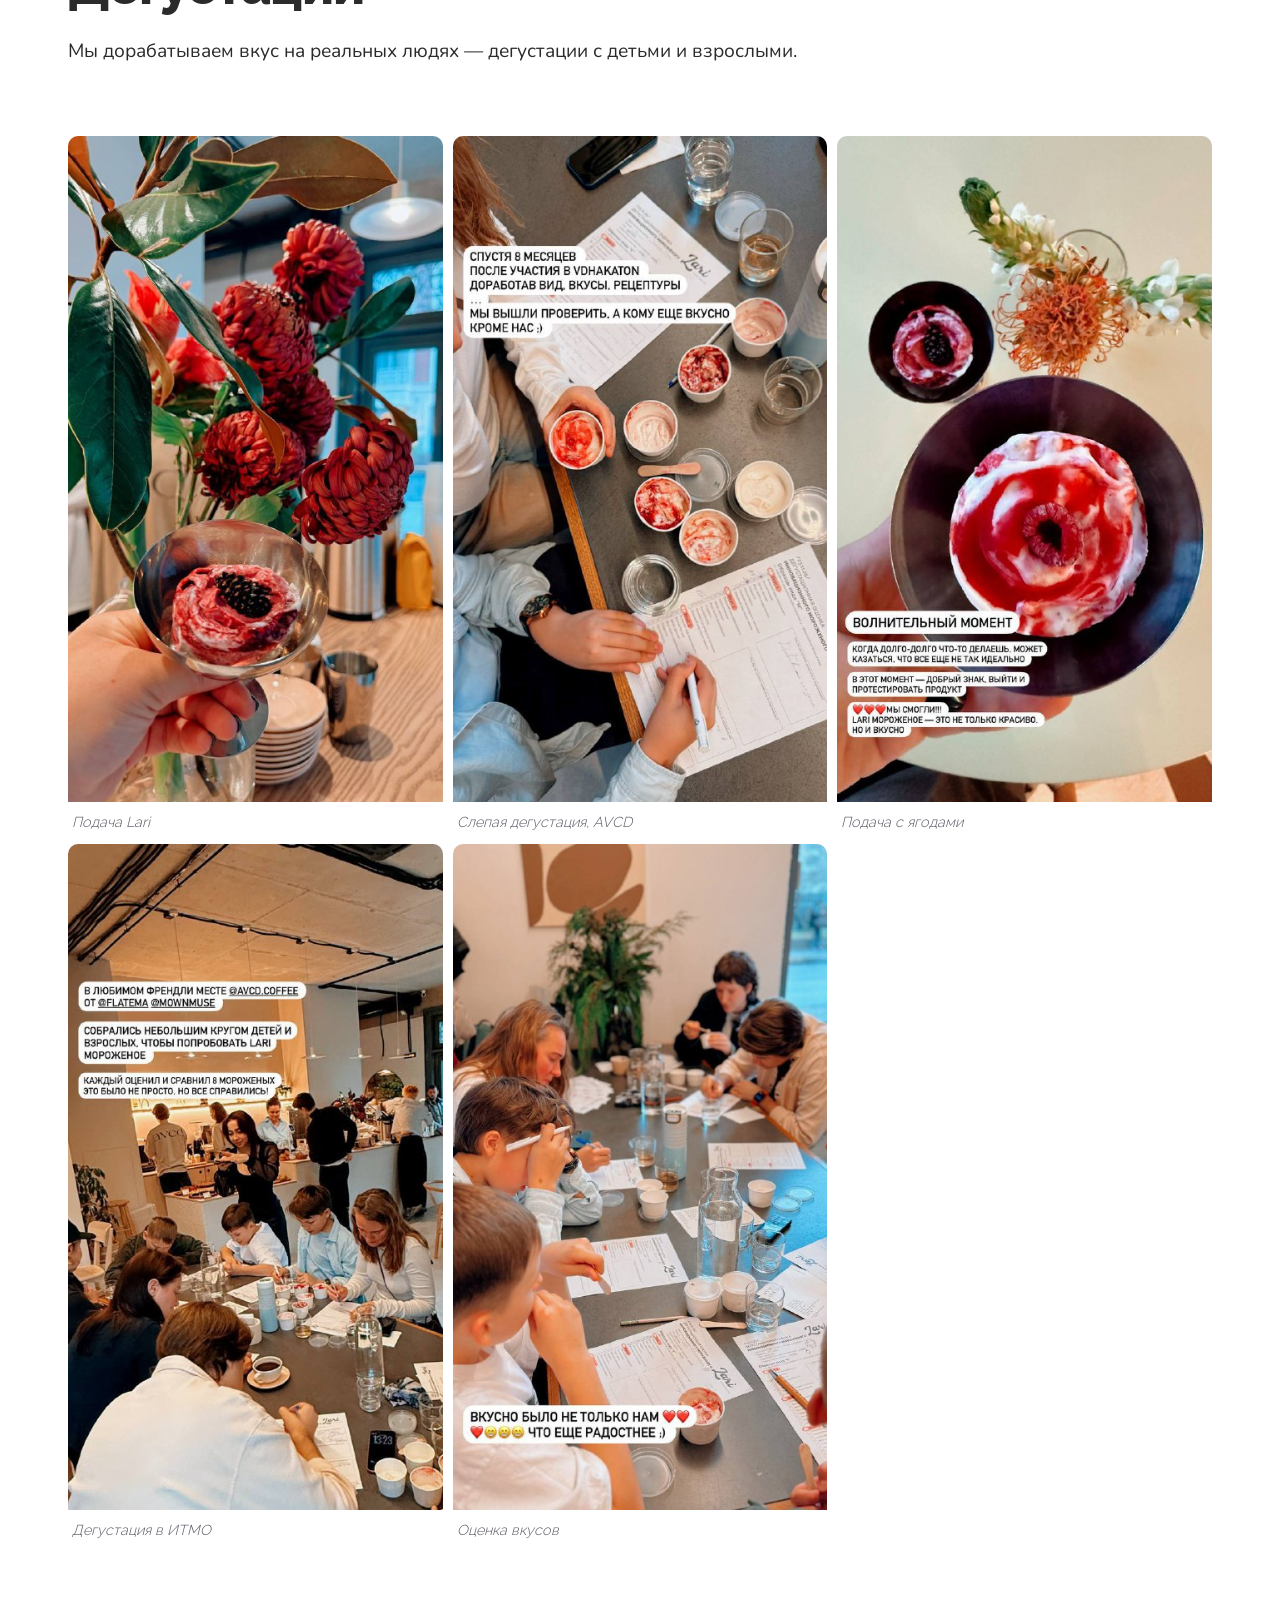
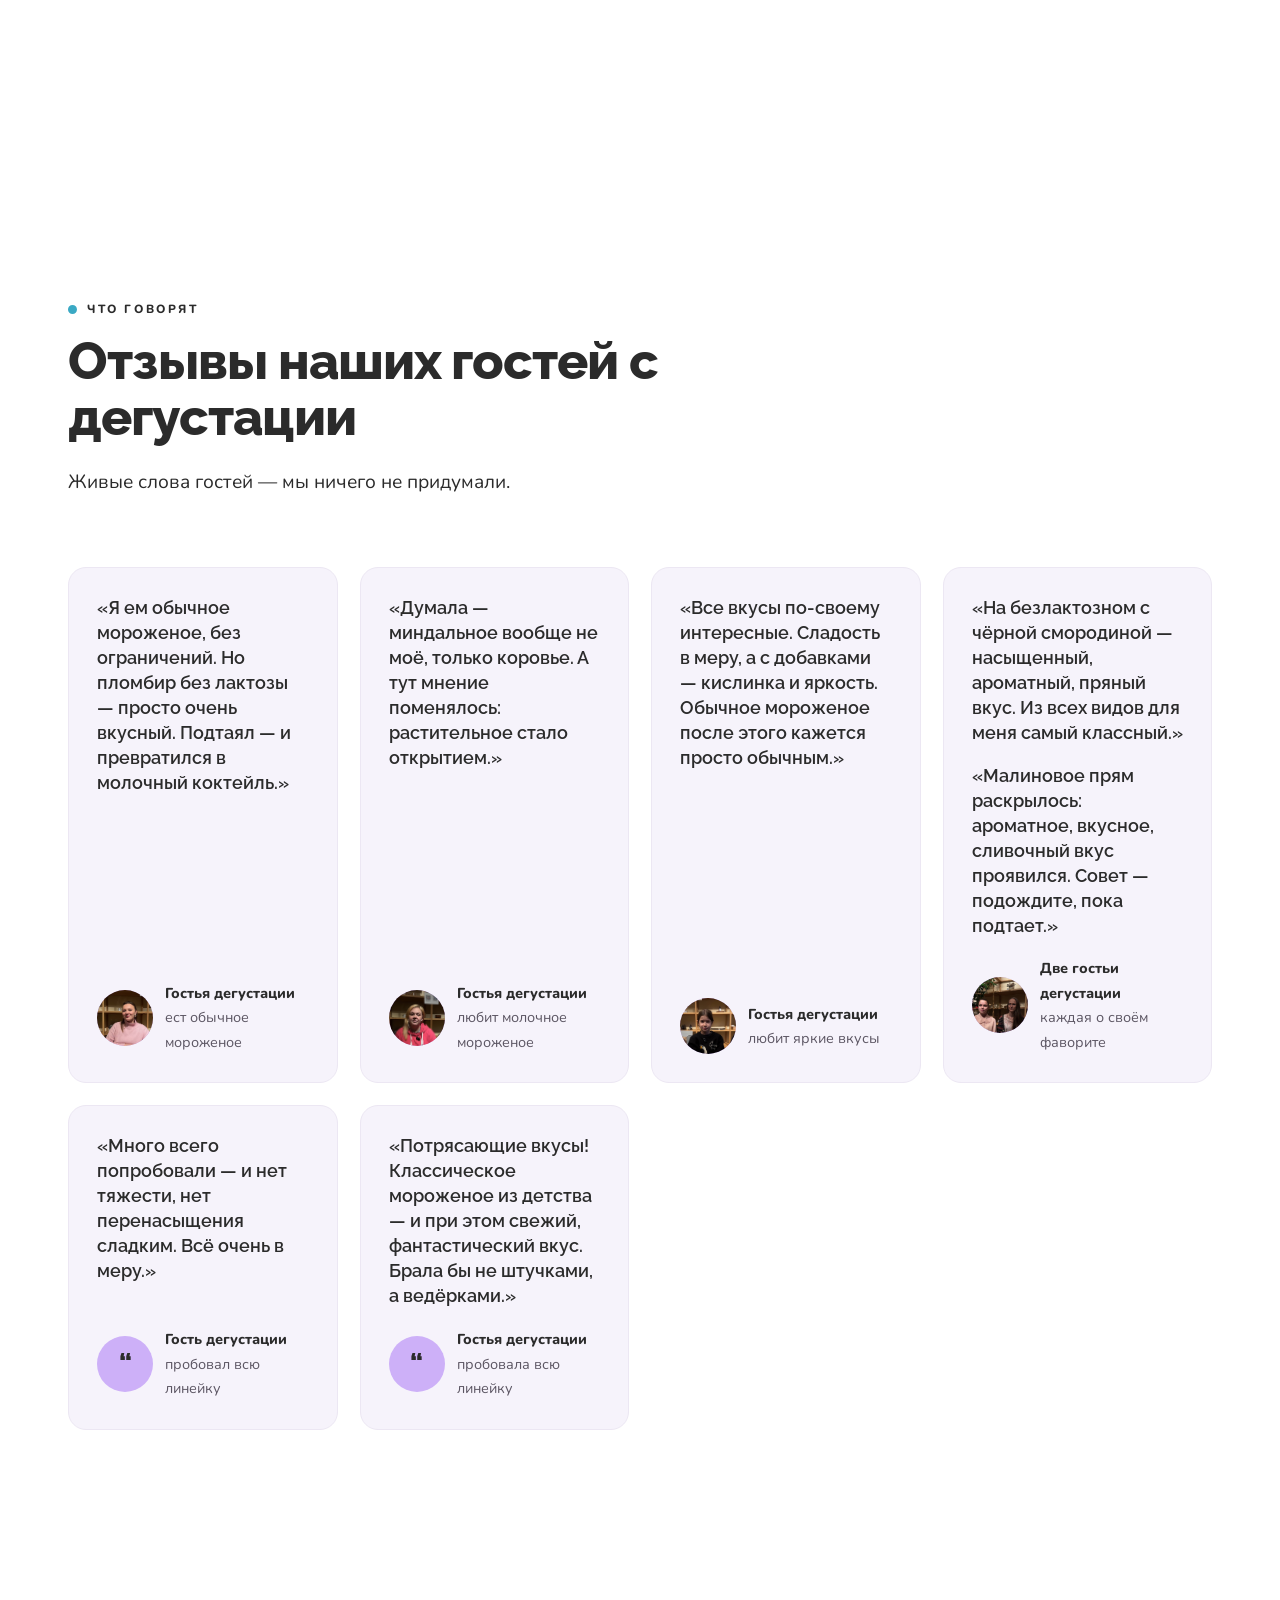
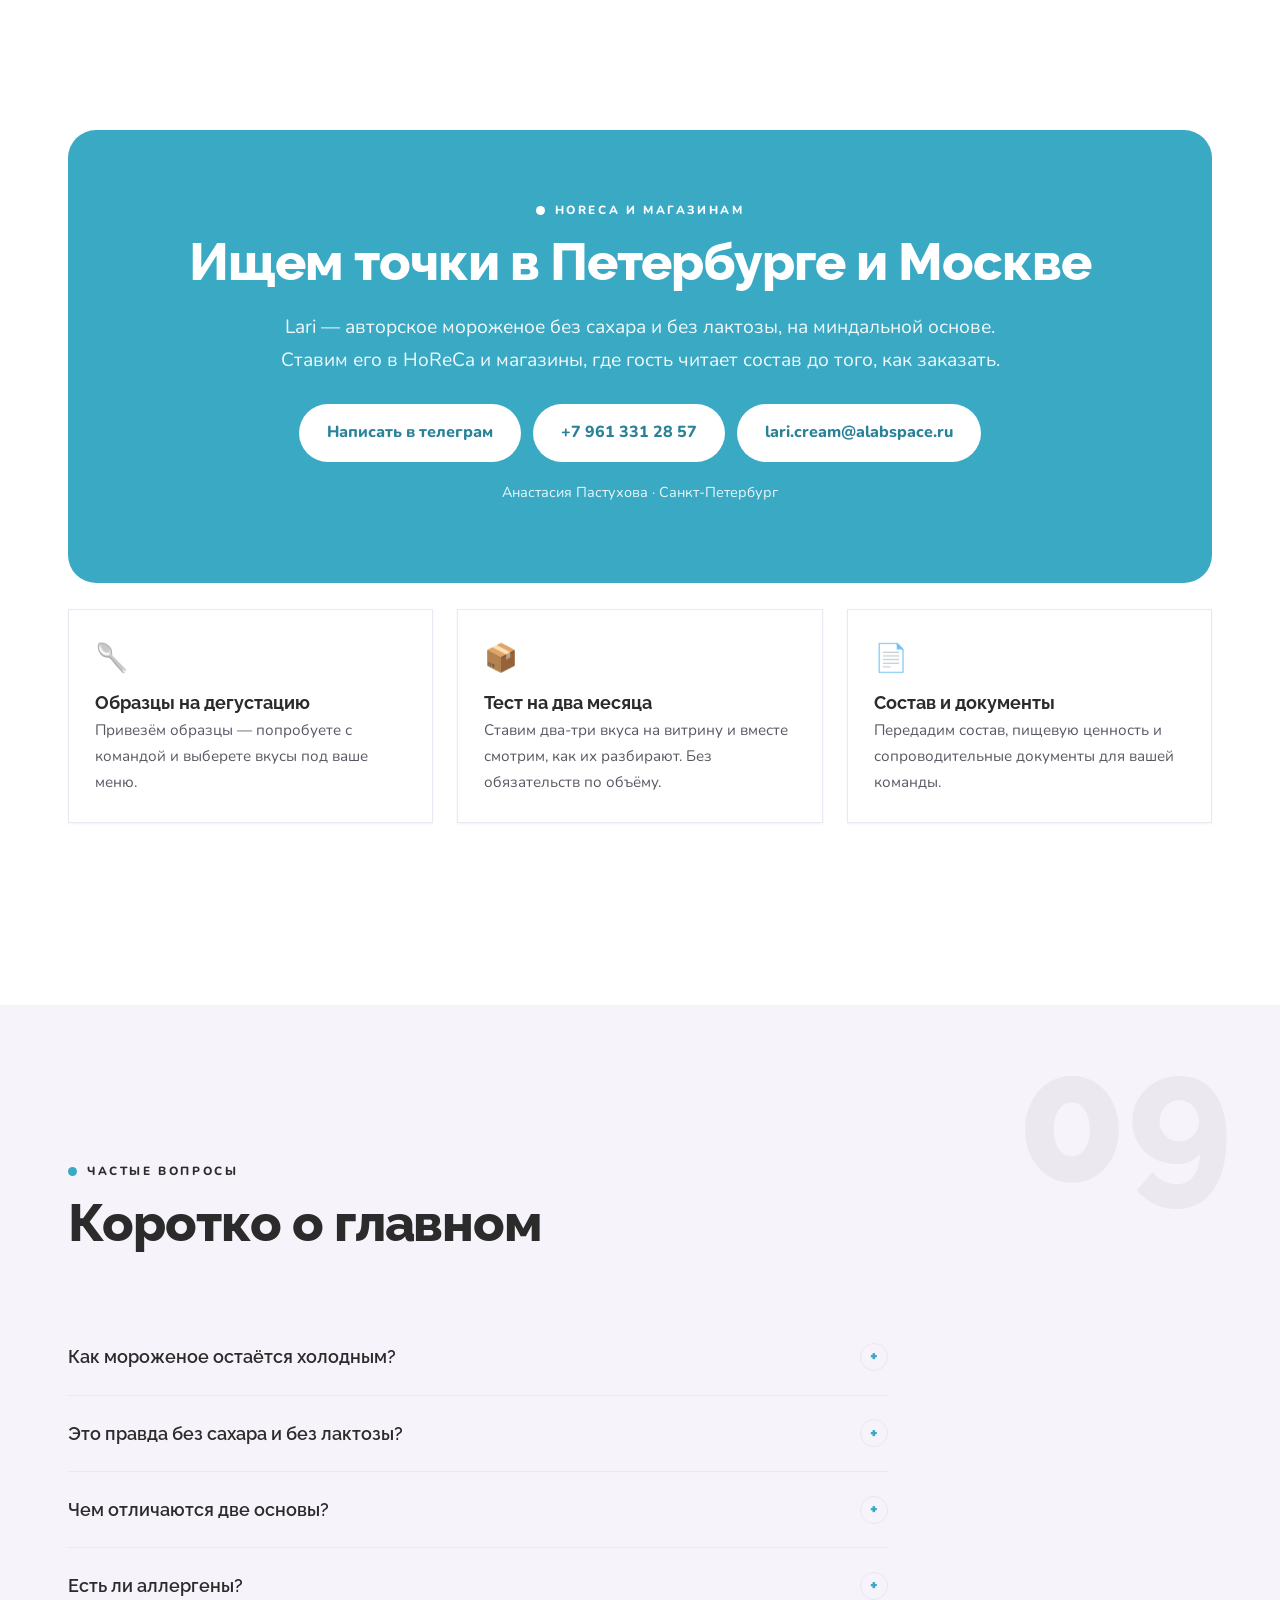
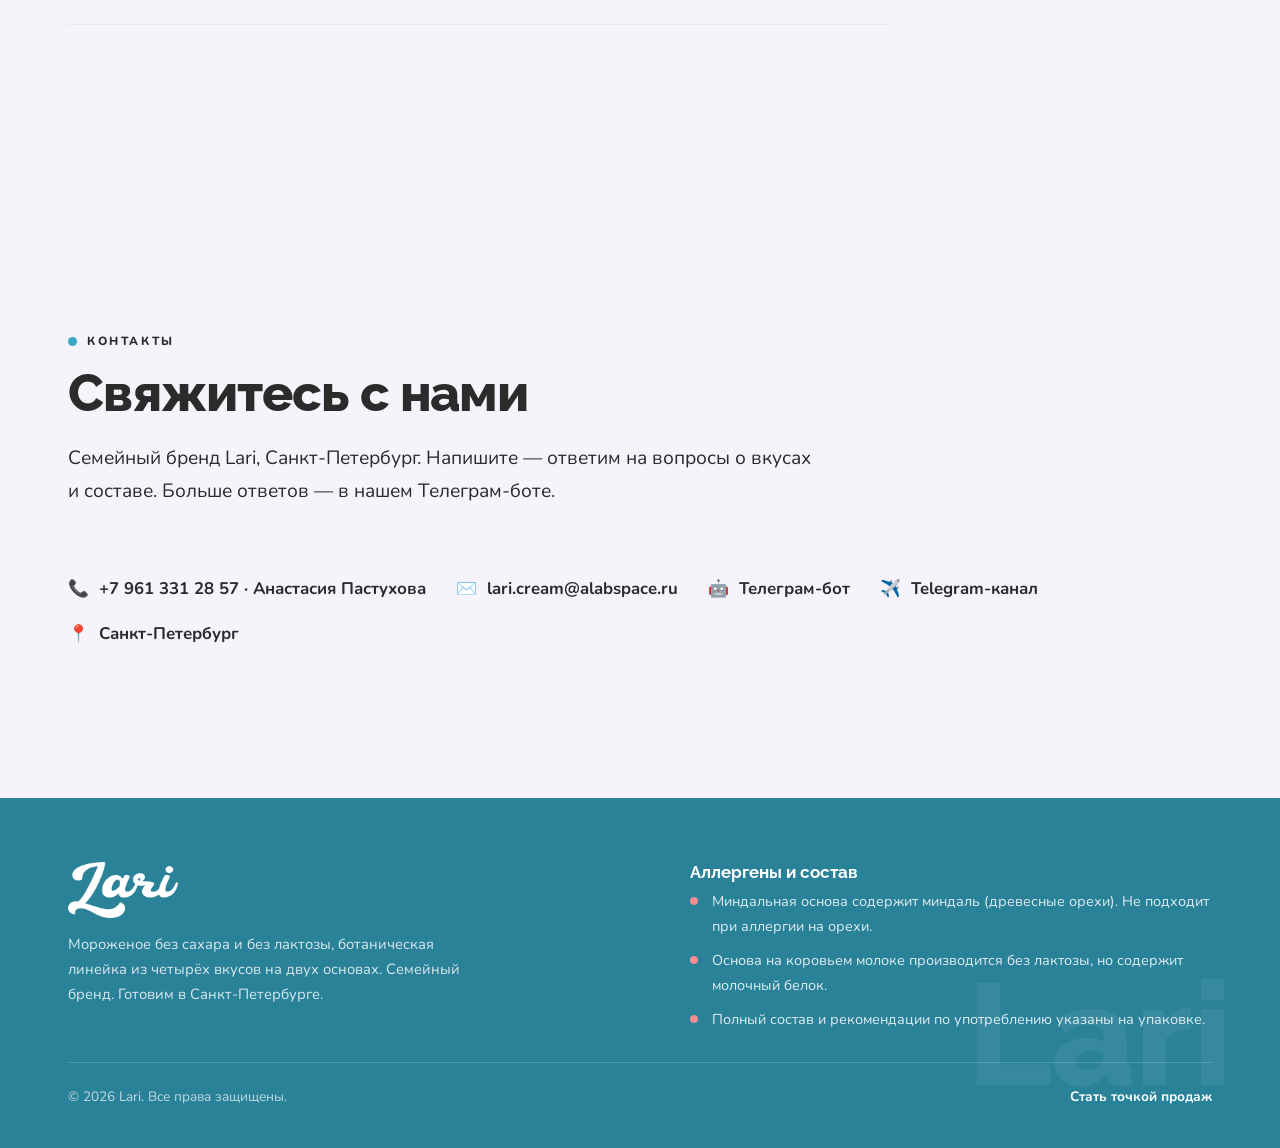
==== commit 98caa9ad: "Коротко о Lari: авторский замороженный десерт на миндальном молоке Co-Authored-By: Claude Opus 5 <no" ====
--- a/index.html
+++ b/index.html
@@ -417,7 +417,7 @@
             <p class="pullquote"><span class="dot"></span>Настоящее мороженое. На миндальном молоке, без сахара и без лактозы.</p>
           </div>
           <div class="col">
-            <p>Lari — домашнее мороженое из Петербурга. Без сахара и без лактозы, на двух основах, с продуманной ботанической линейкой вкусов.</p>
+            <p>Lari [домашнее мороженое] — авторский замороженный десерт из Петербурга. Без сахара и без лактозы, на миндальном молоке, с продуманной ботанической линейкой вкусов.</p>
             <p>Небольшое крафтовое производство в Санкт-Петербурге, прозрачный состав и честный разговор о том, что внутри.</p>
           </div>
         </div>
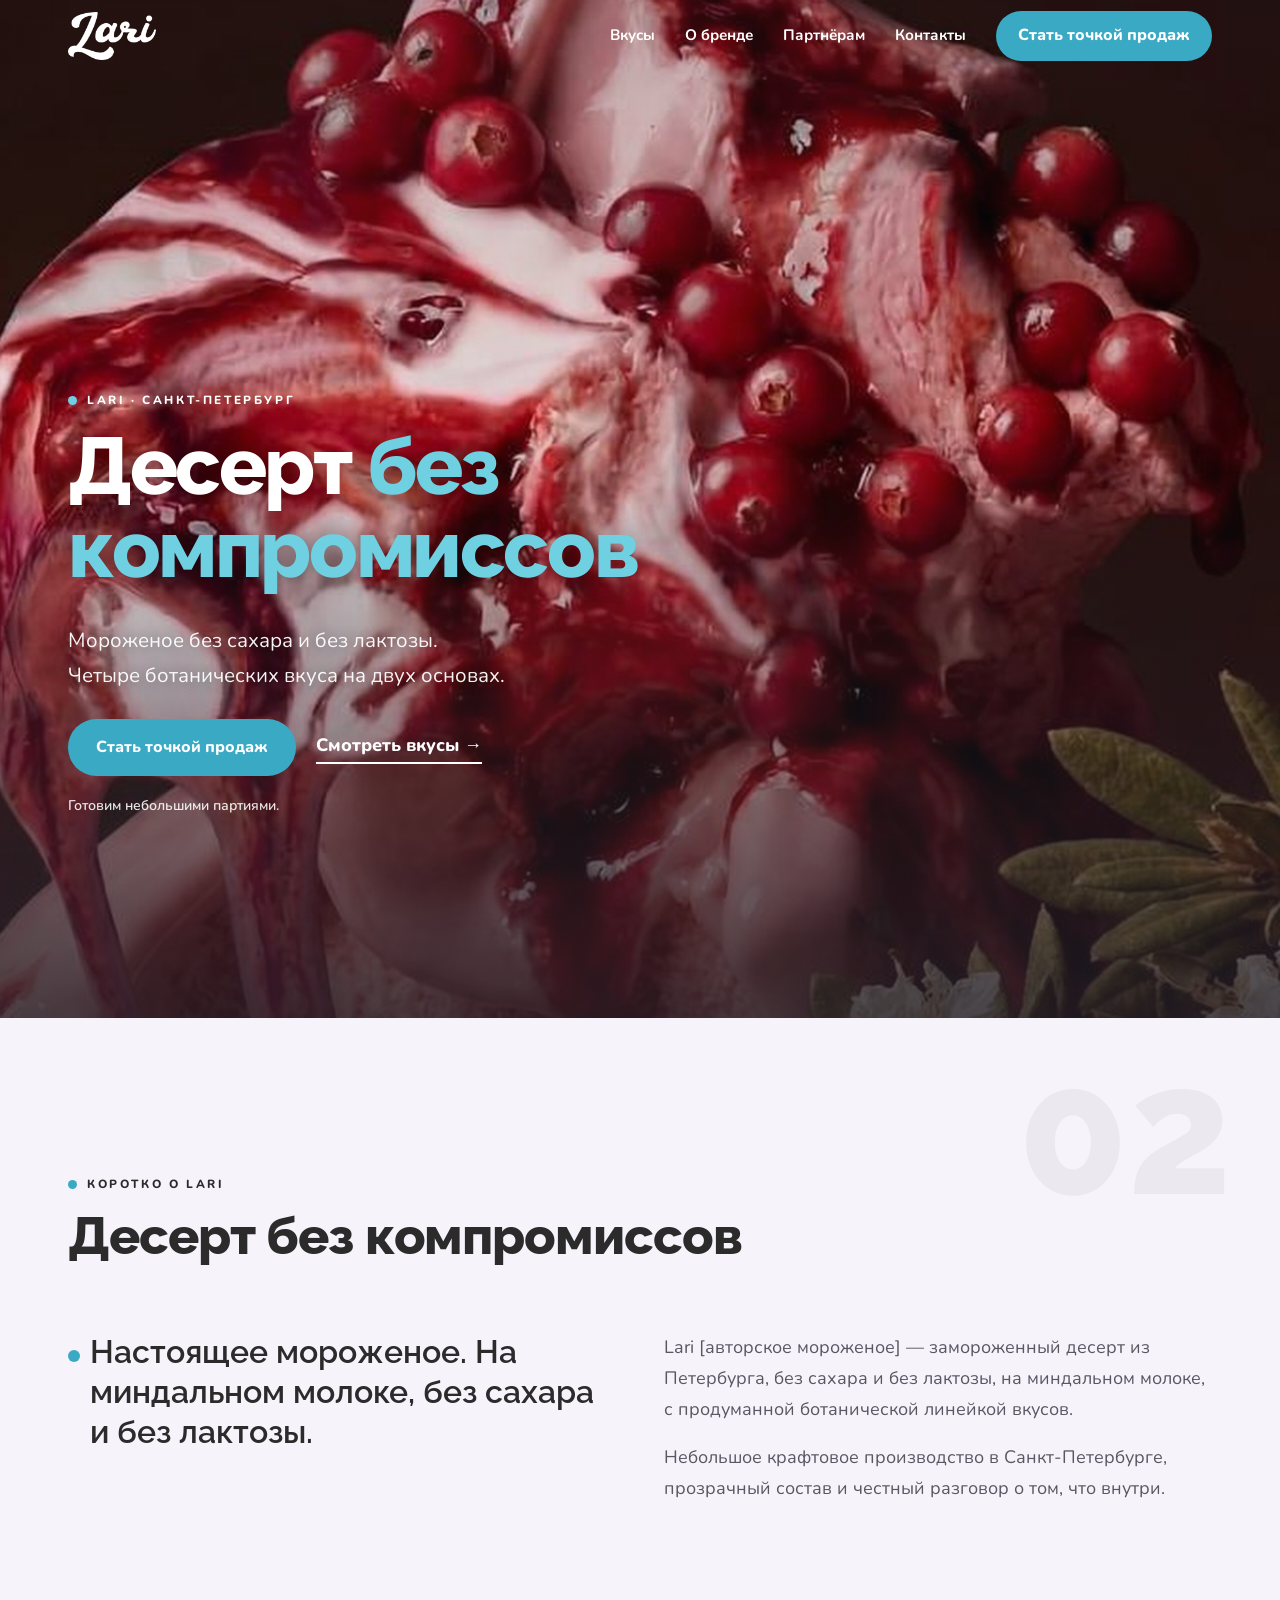
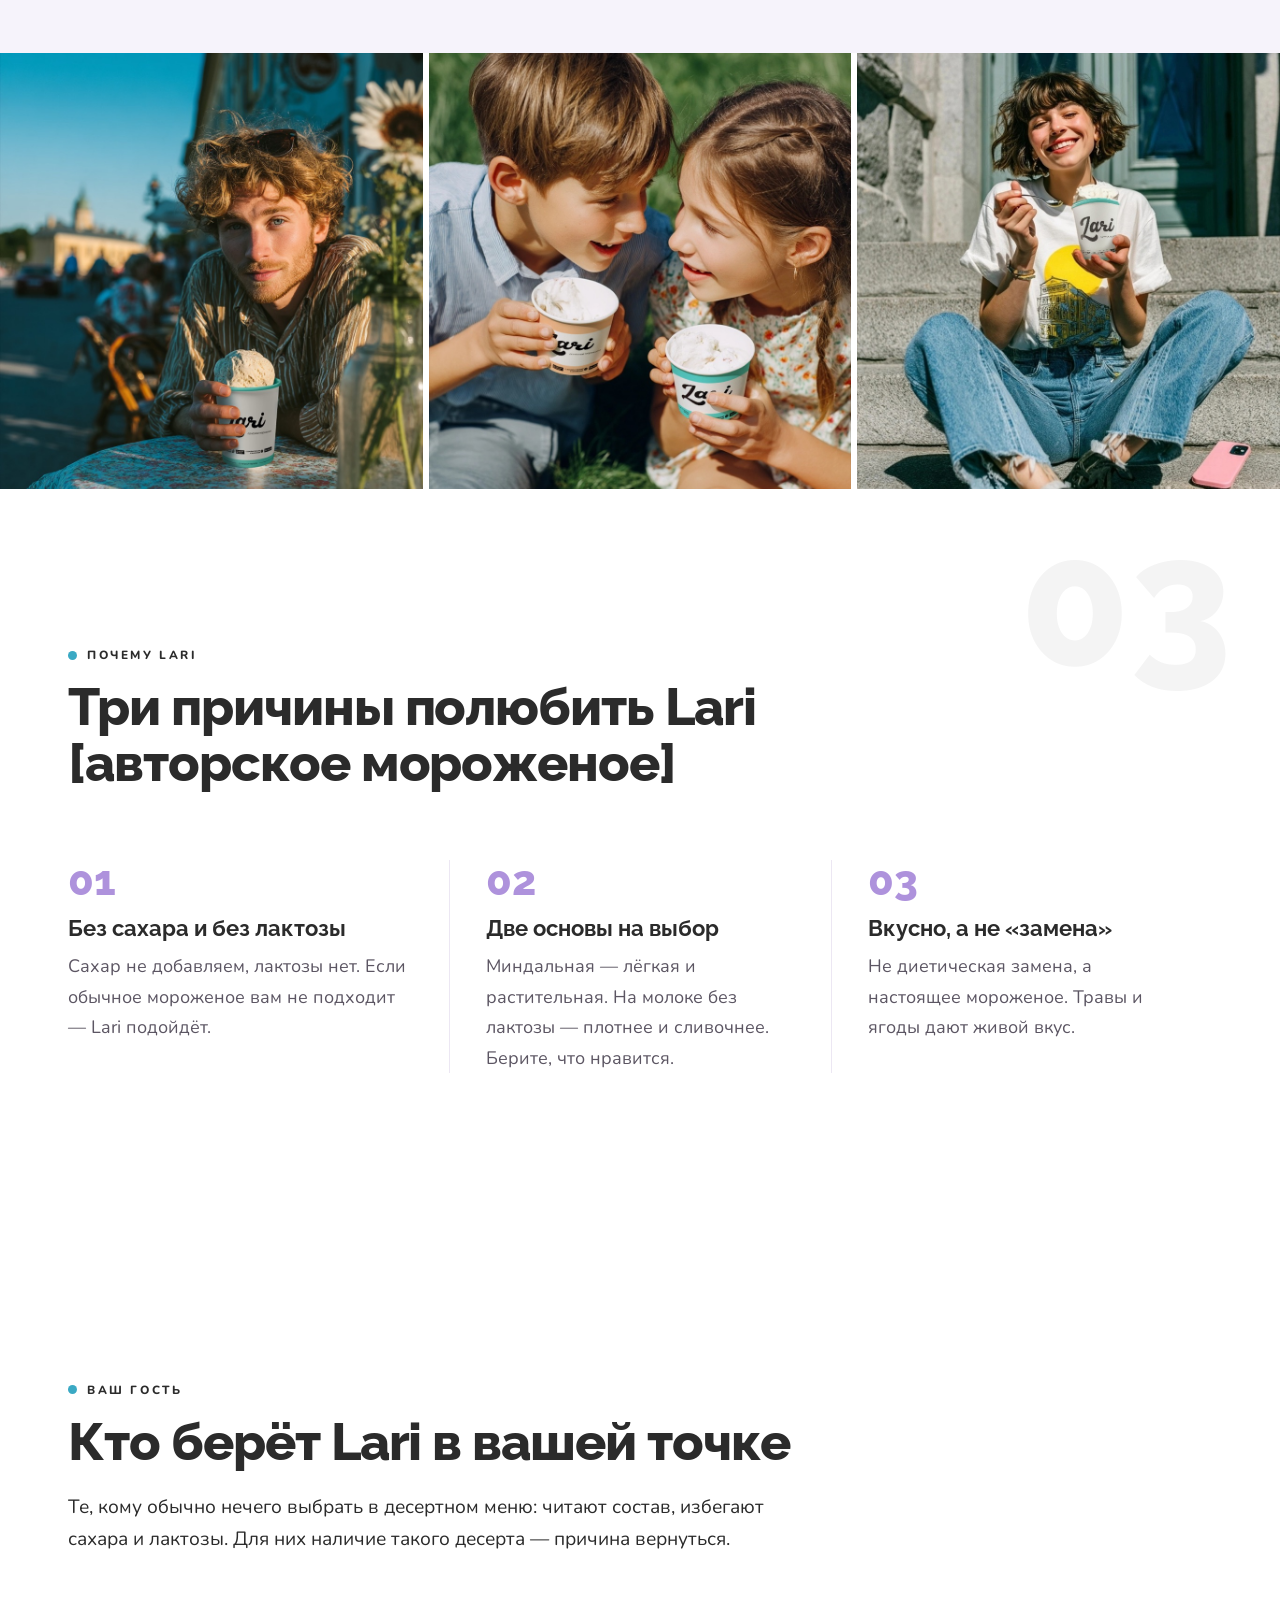
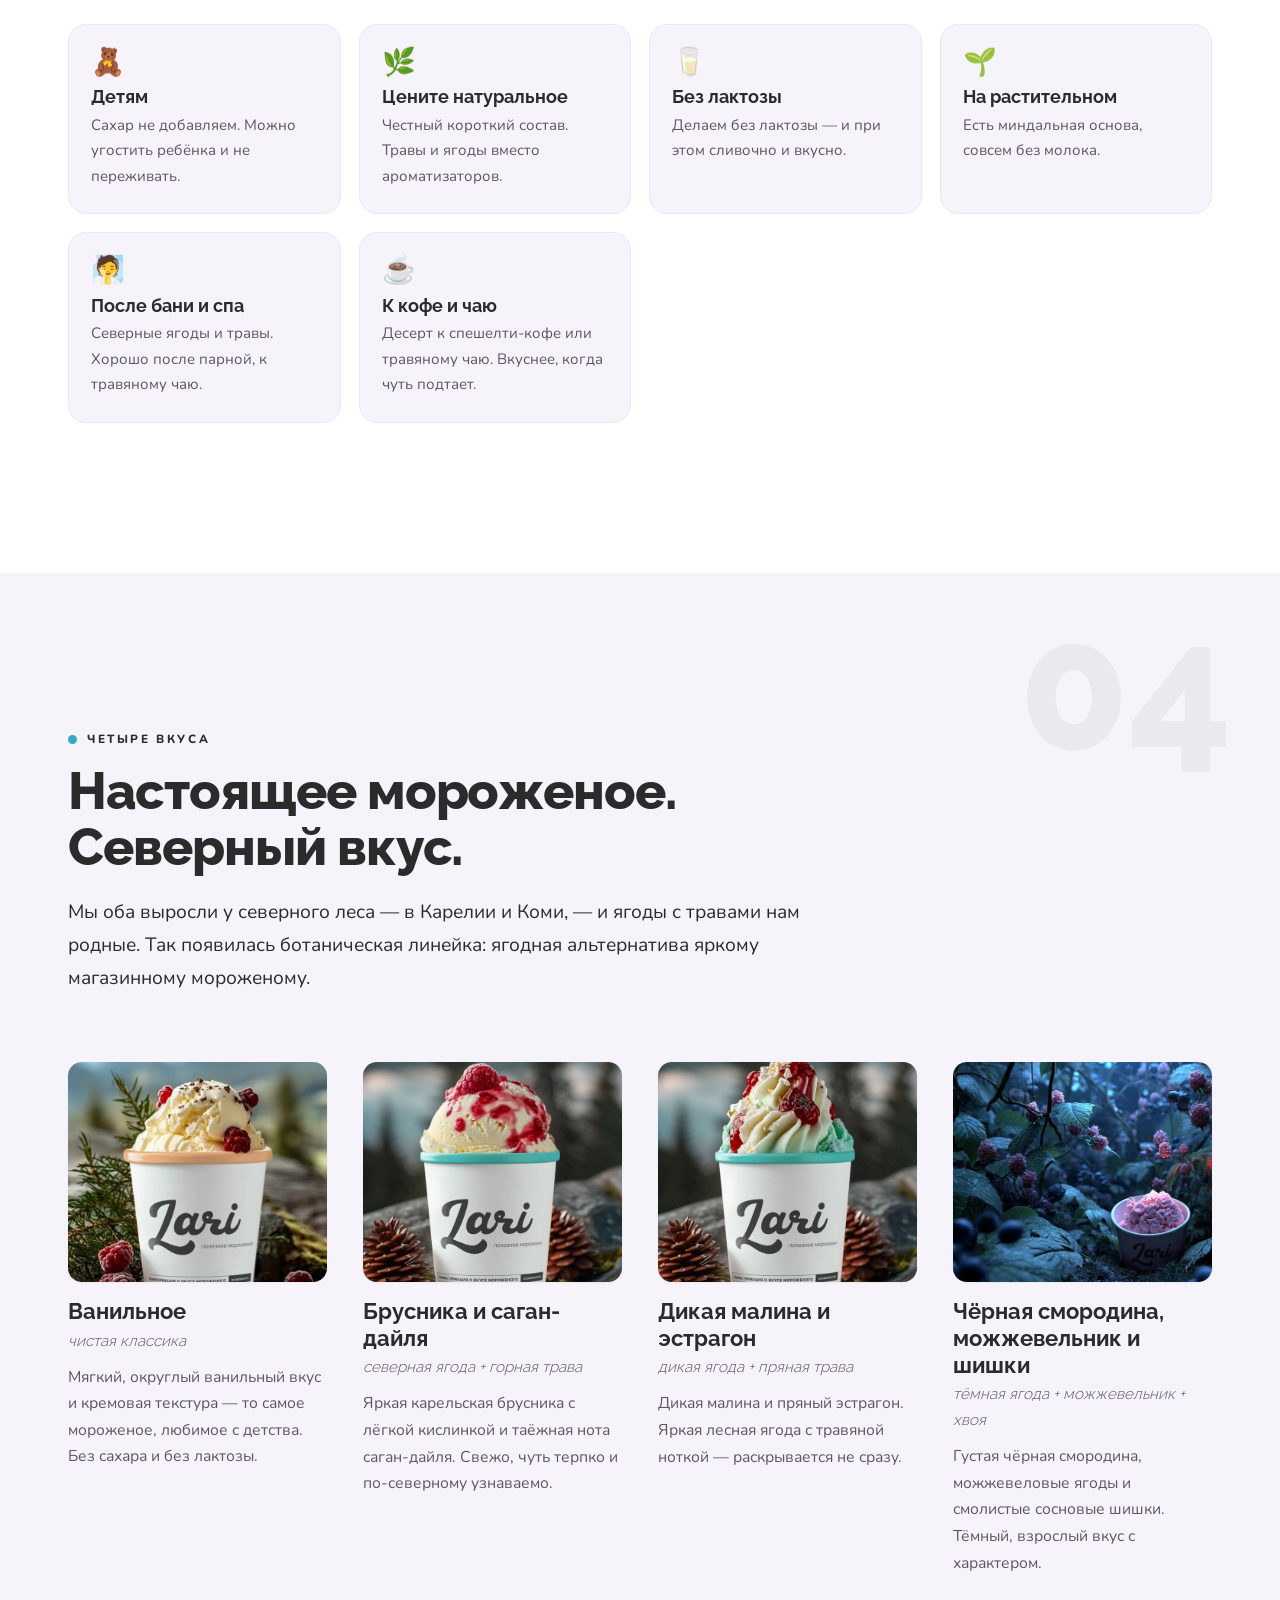
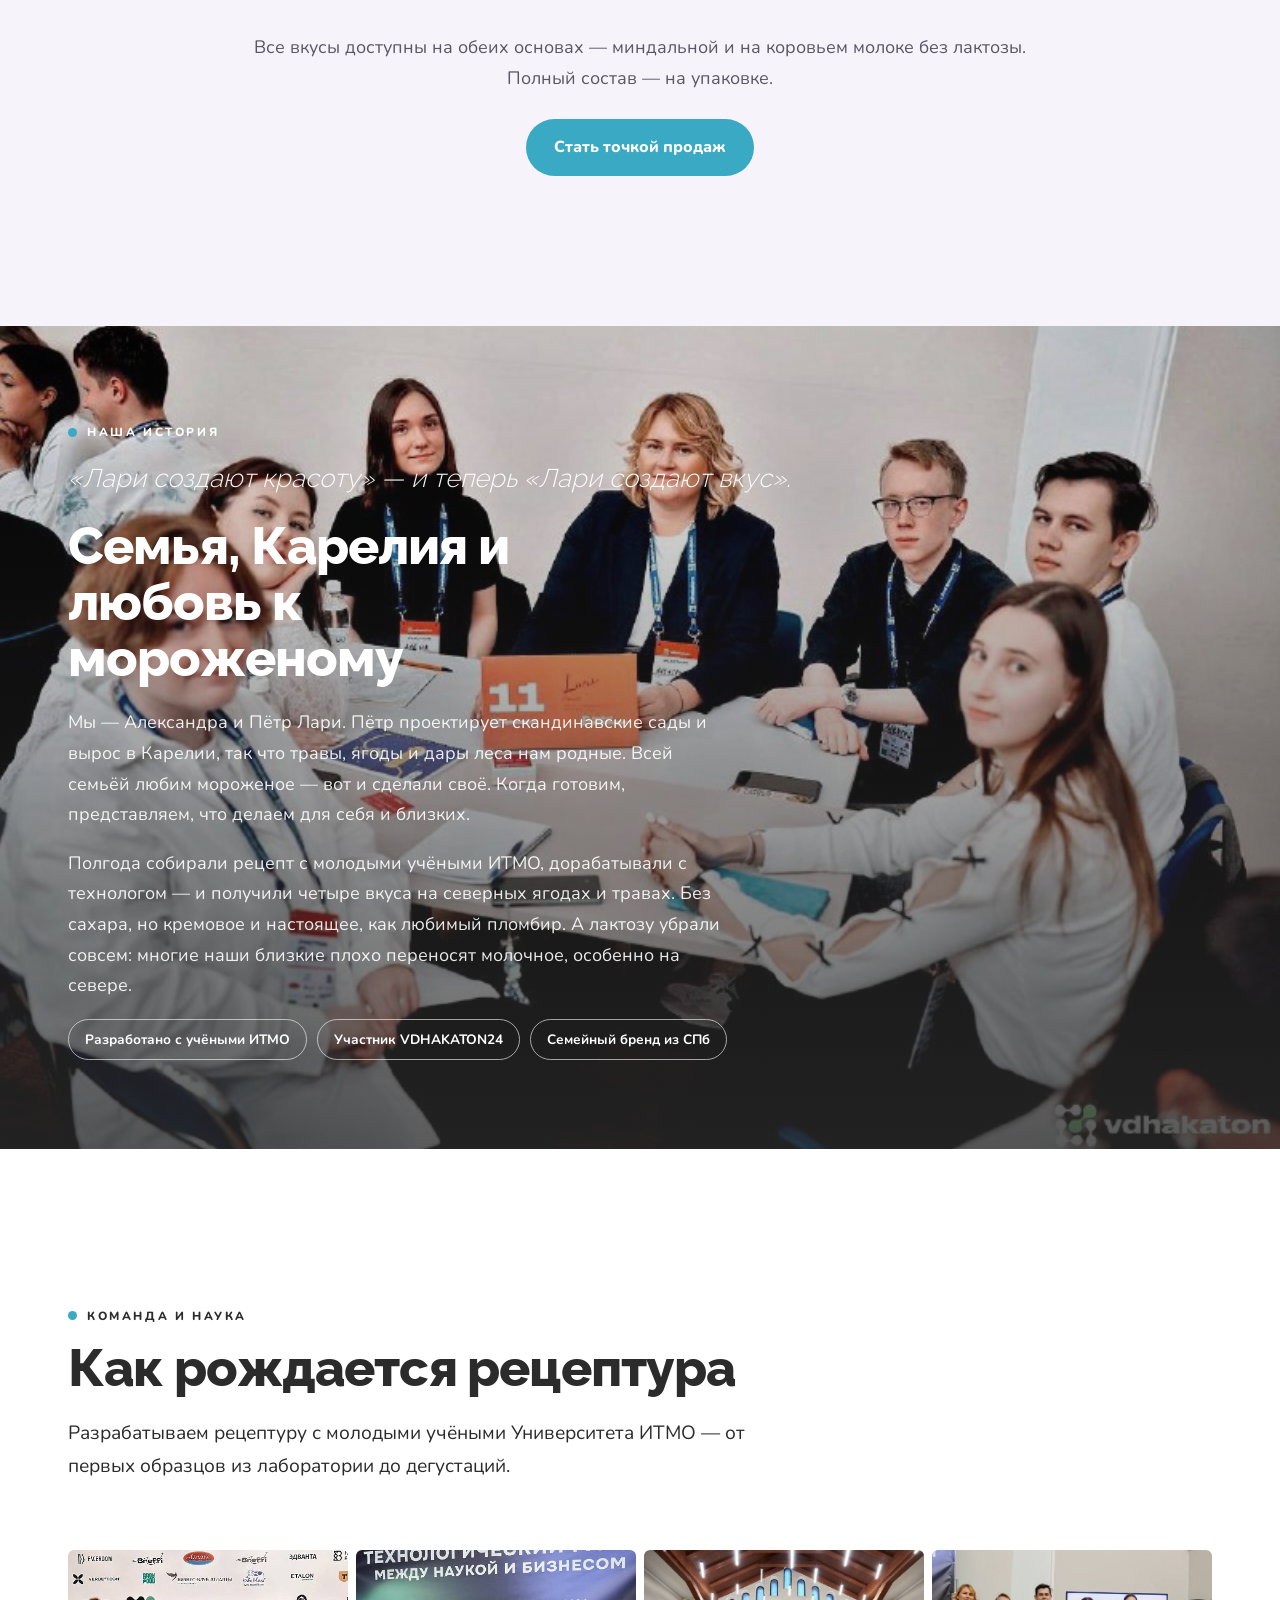
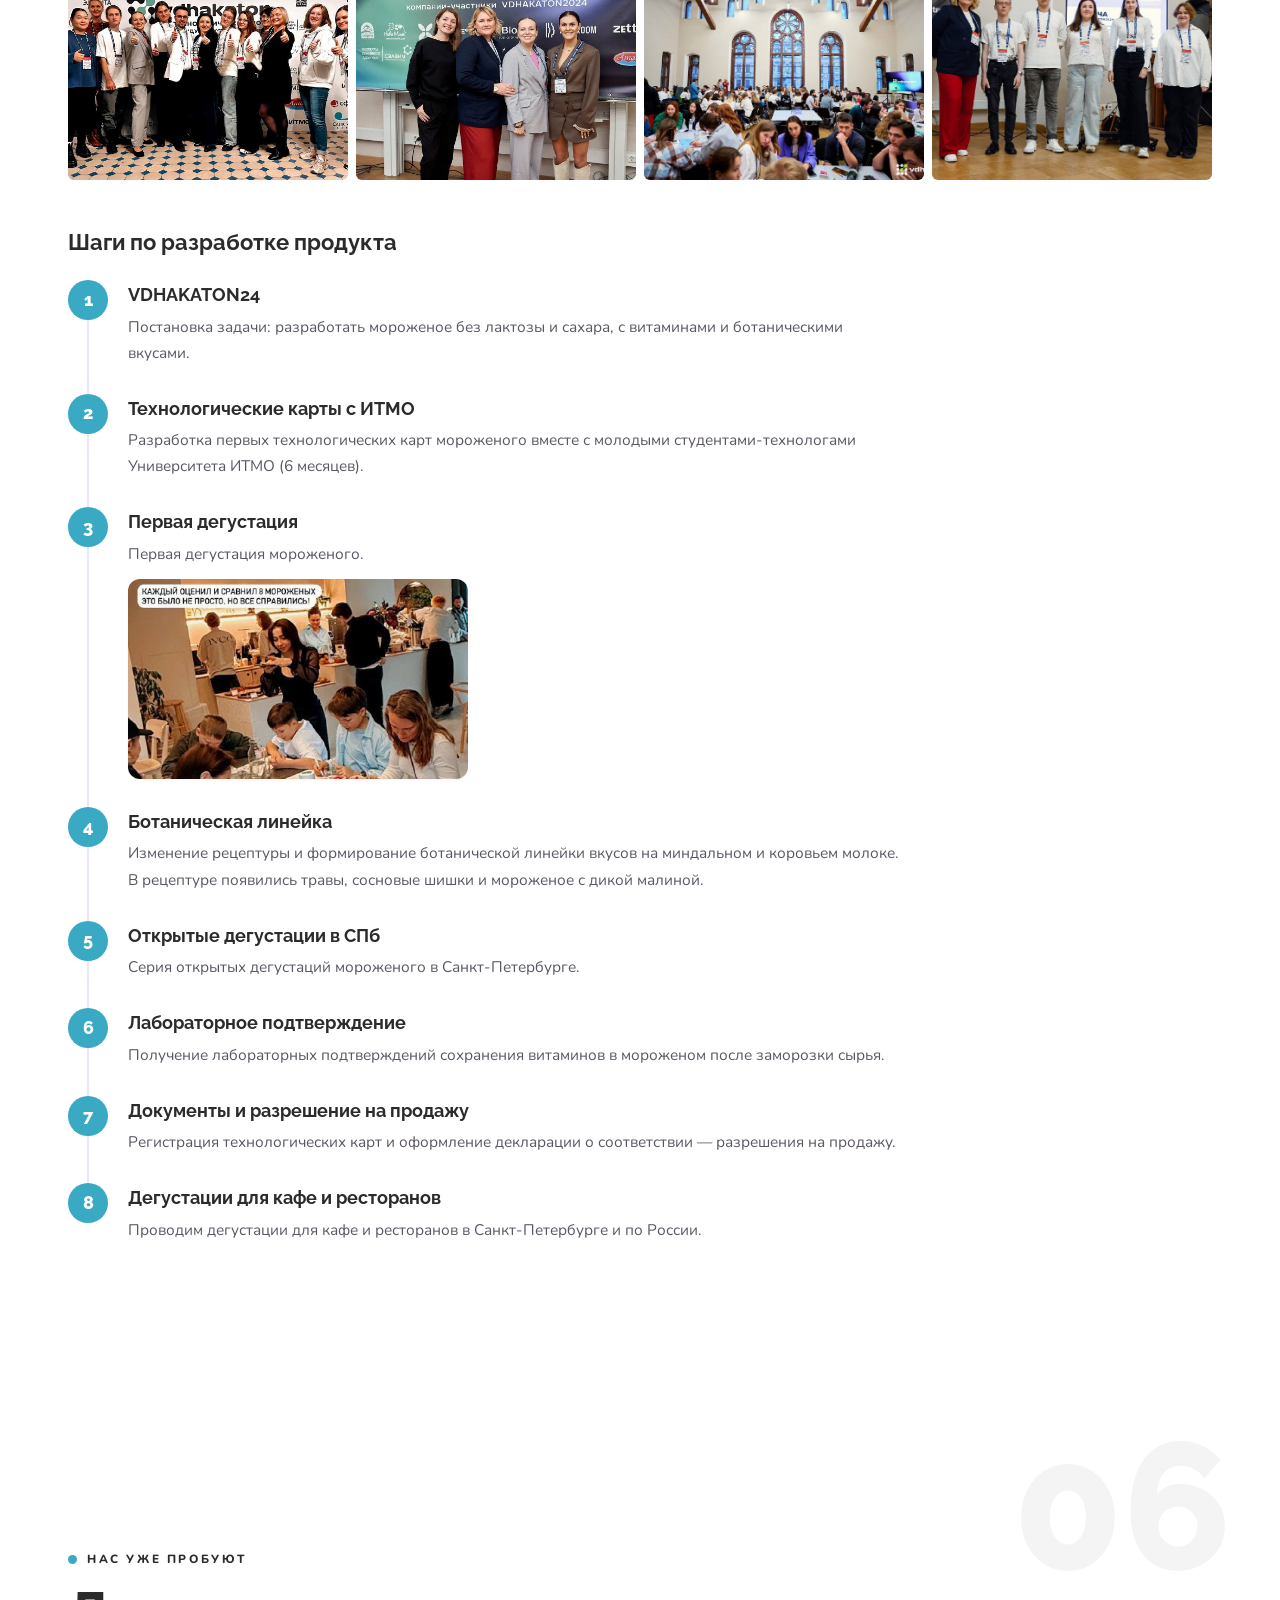
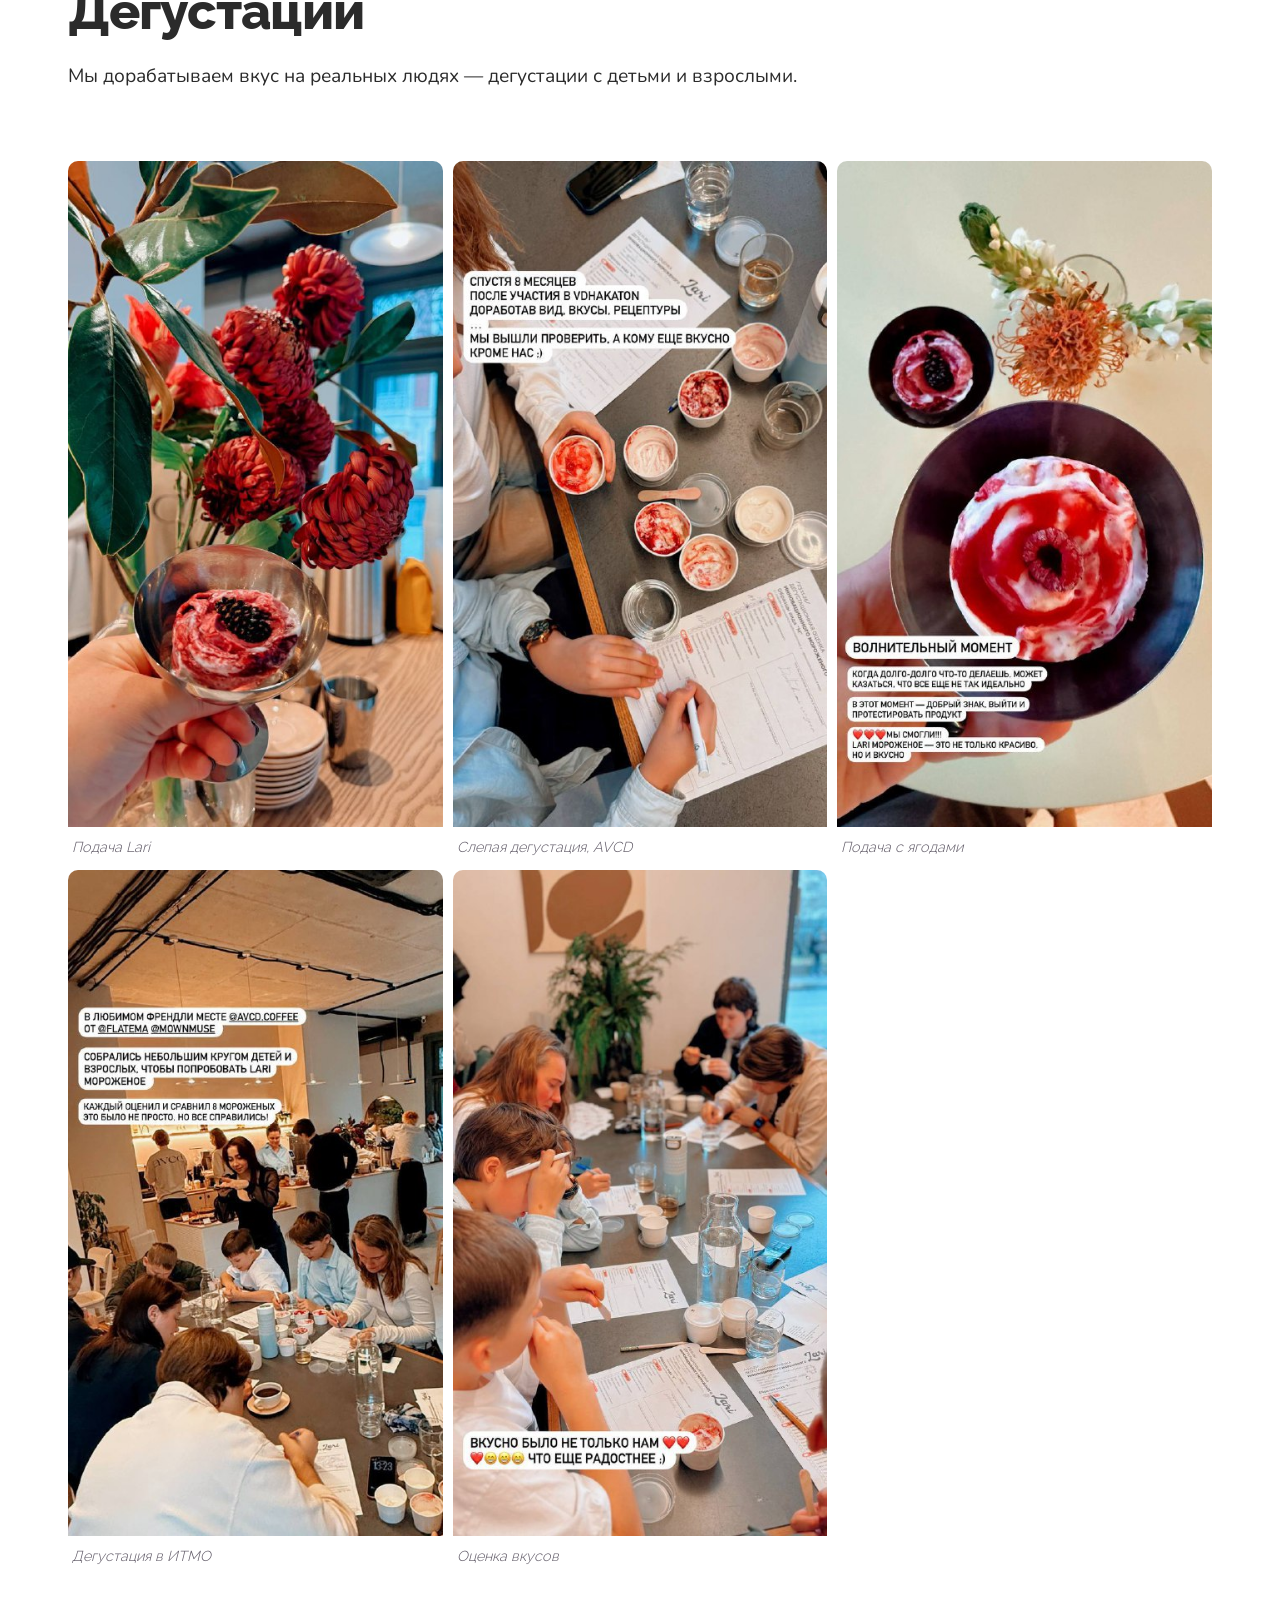
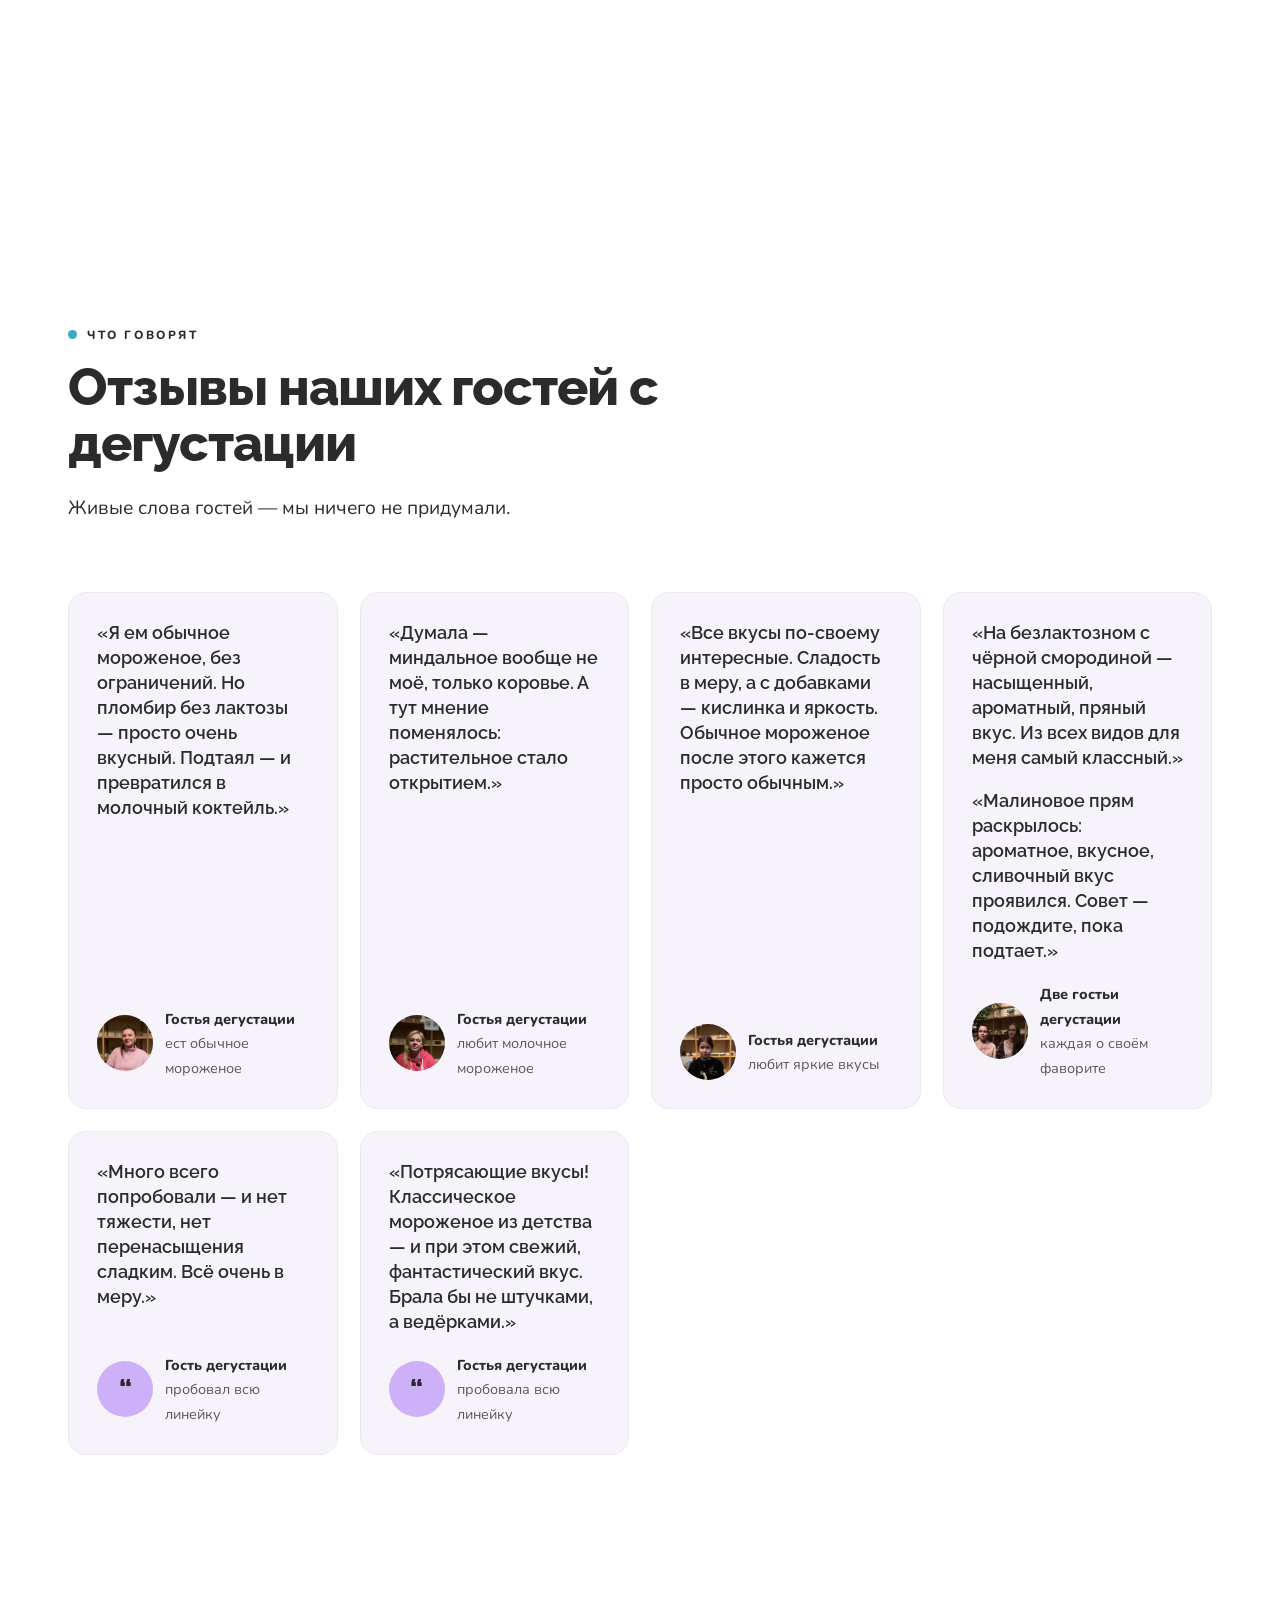
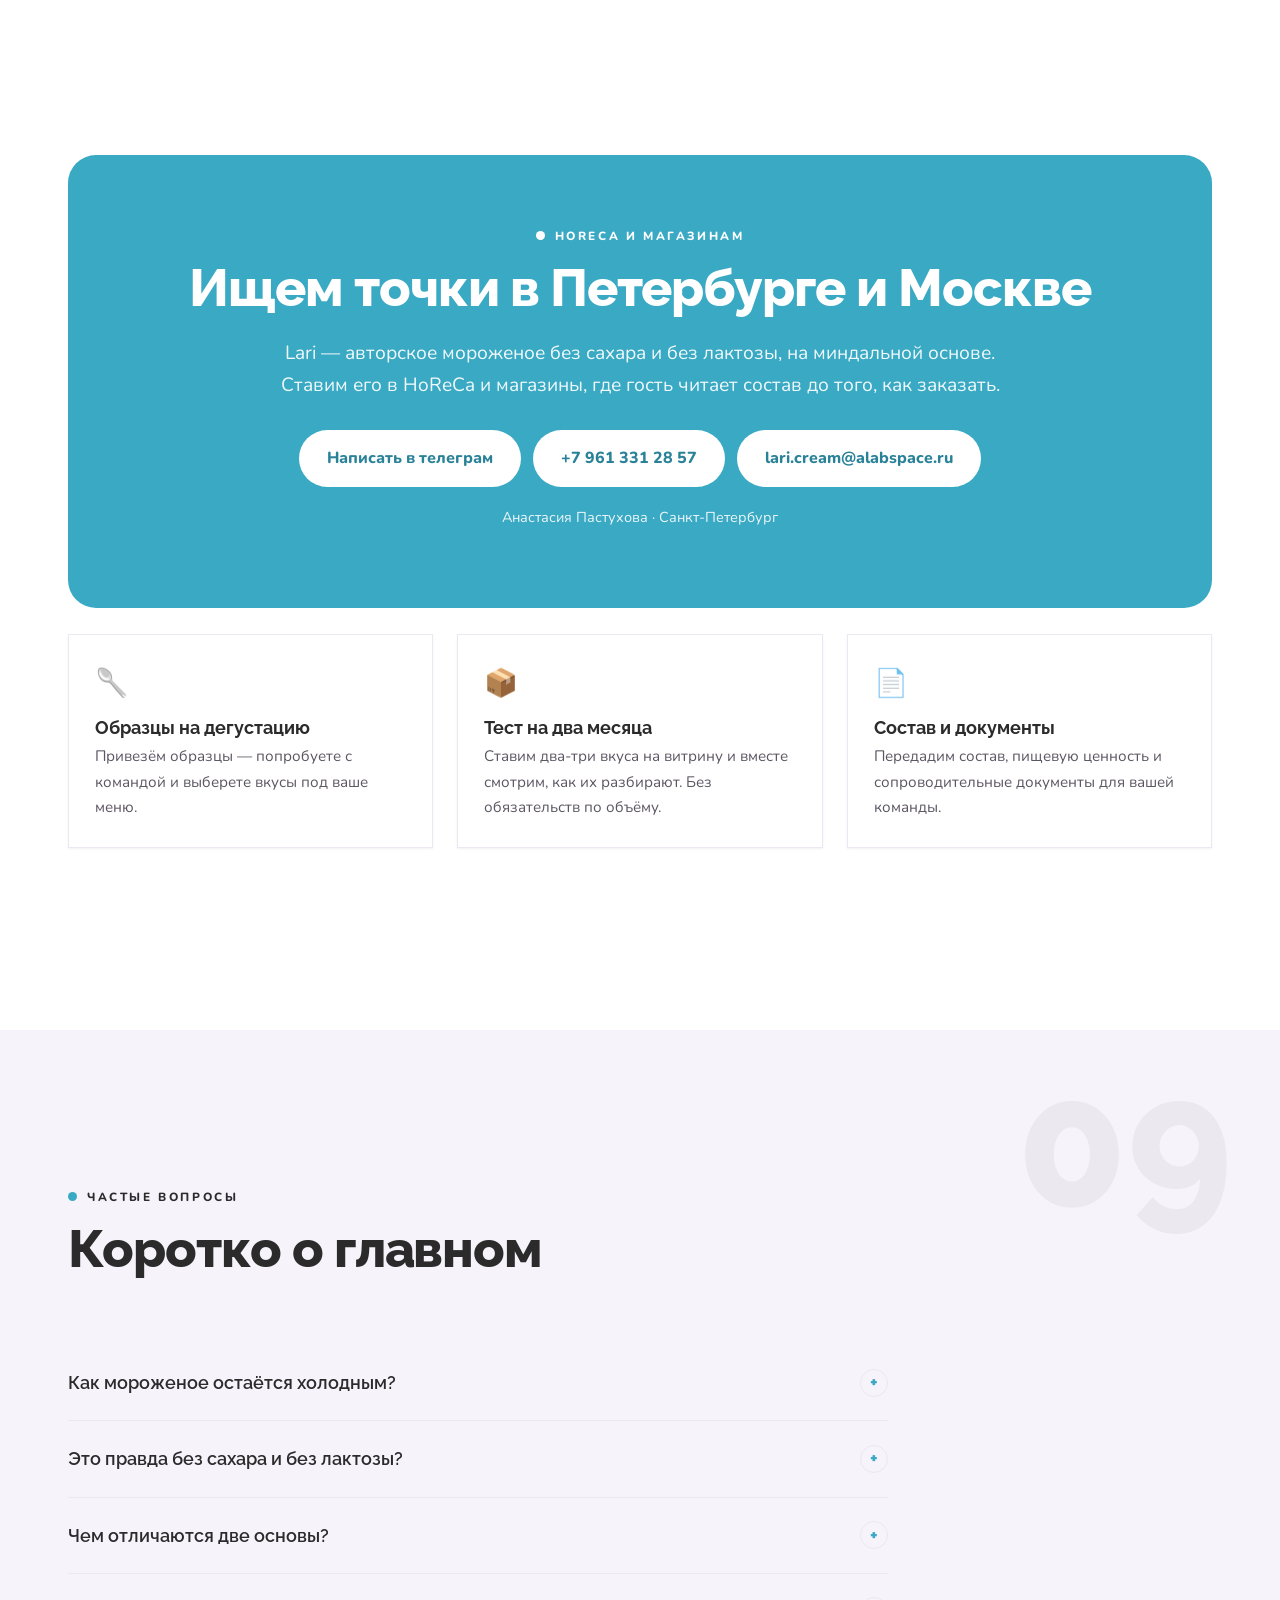
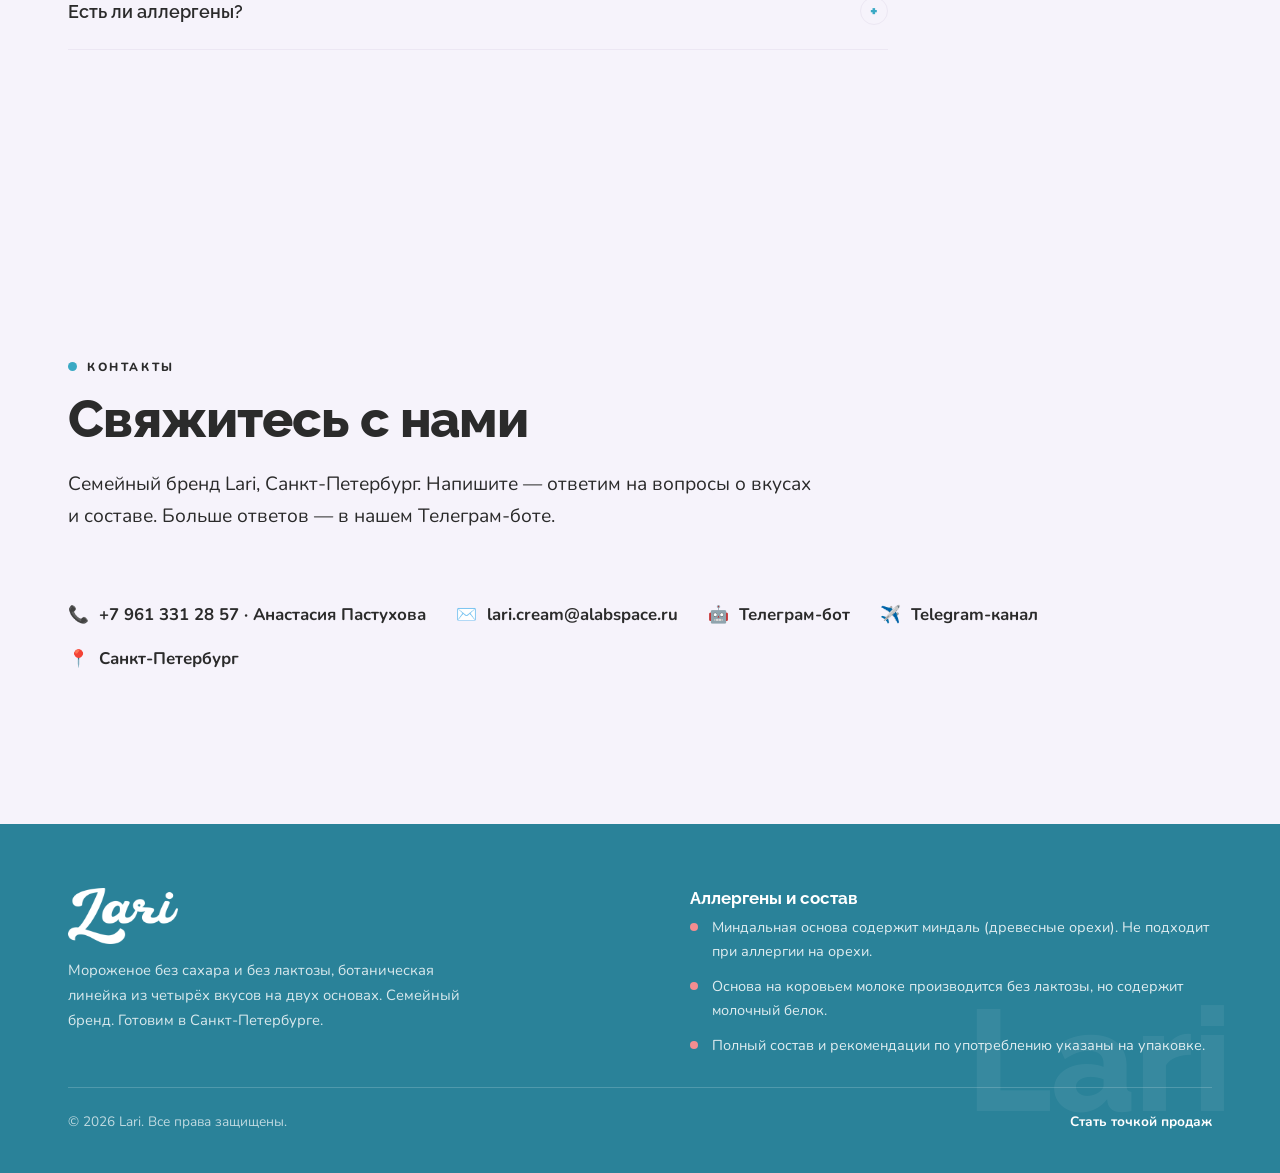
==== commit 4243e446: "Заголовок «Три причины полюбить Lari [авторское мороженое]» и правка абзаца о бренде Co-Authored-By:" ====
--- a/index.html
+++ b/index.html
@@ -417,7 +417,7 @@
             <p class="pullquote"><span class="dot"></span>Настоящее мороженое. На миндальном молоке, без сахара и без лактозы.</p>
           </div>
           <div class="col">
-            <p>Lari [домашнее мороженое] — авторский замороженный десерт из Петербурга. Без сахара и без лактозы, на миндальном молоке, с продуманной ботанической линейкой вкусов.</p>
+            <p>Lari [авторское мороженое] — замороженный десерт из Петербурга, без сахара и без лактозы, на миндальном молоке, с продуманной ботанической линейкой вкусов.</p>
             <p>Небольшое крафтовое производство в Санкт-Петербурге, прозрачный состав и честный разговор о том, что внутри.</p>
           </div>
         </div>
@@ -437,7 +437,7 @@
     <section id="values">
       <span class="wm" aria-hidden="true">03</span>
       <div class="wrap">
-        <div class="section-head"><span class="eyebrow"><span class="dot"></span>Почему Lari</span><h2>Три причины полюбить</h2></div>
+        <div class="section-head"><span class="eyebrow"><span class="dot"></span>Почему Lari</span><h2>Три причины полюбить Lari [авторское мороженое]</h2></div>
         <div class="values-grid">
           <div class="value"><div class="num">01</div><h3>Без сахара и без лактозы</h3><p>Сахар не добавляем, лактозы нет. Если обычное мороженое вам не подходит — Lari подойдёт.</p></div>
           <div class="value"><div class="num">02</div><h3>Две основы на выбор</h3><p>Миндальная — лёгкая и растительная. На молоке без лактозы — плотнее и сливочнее. Берите, что нравится.</p></div>
